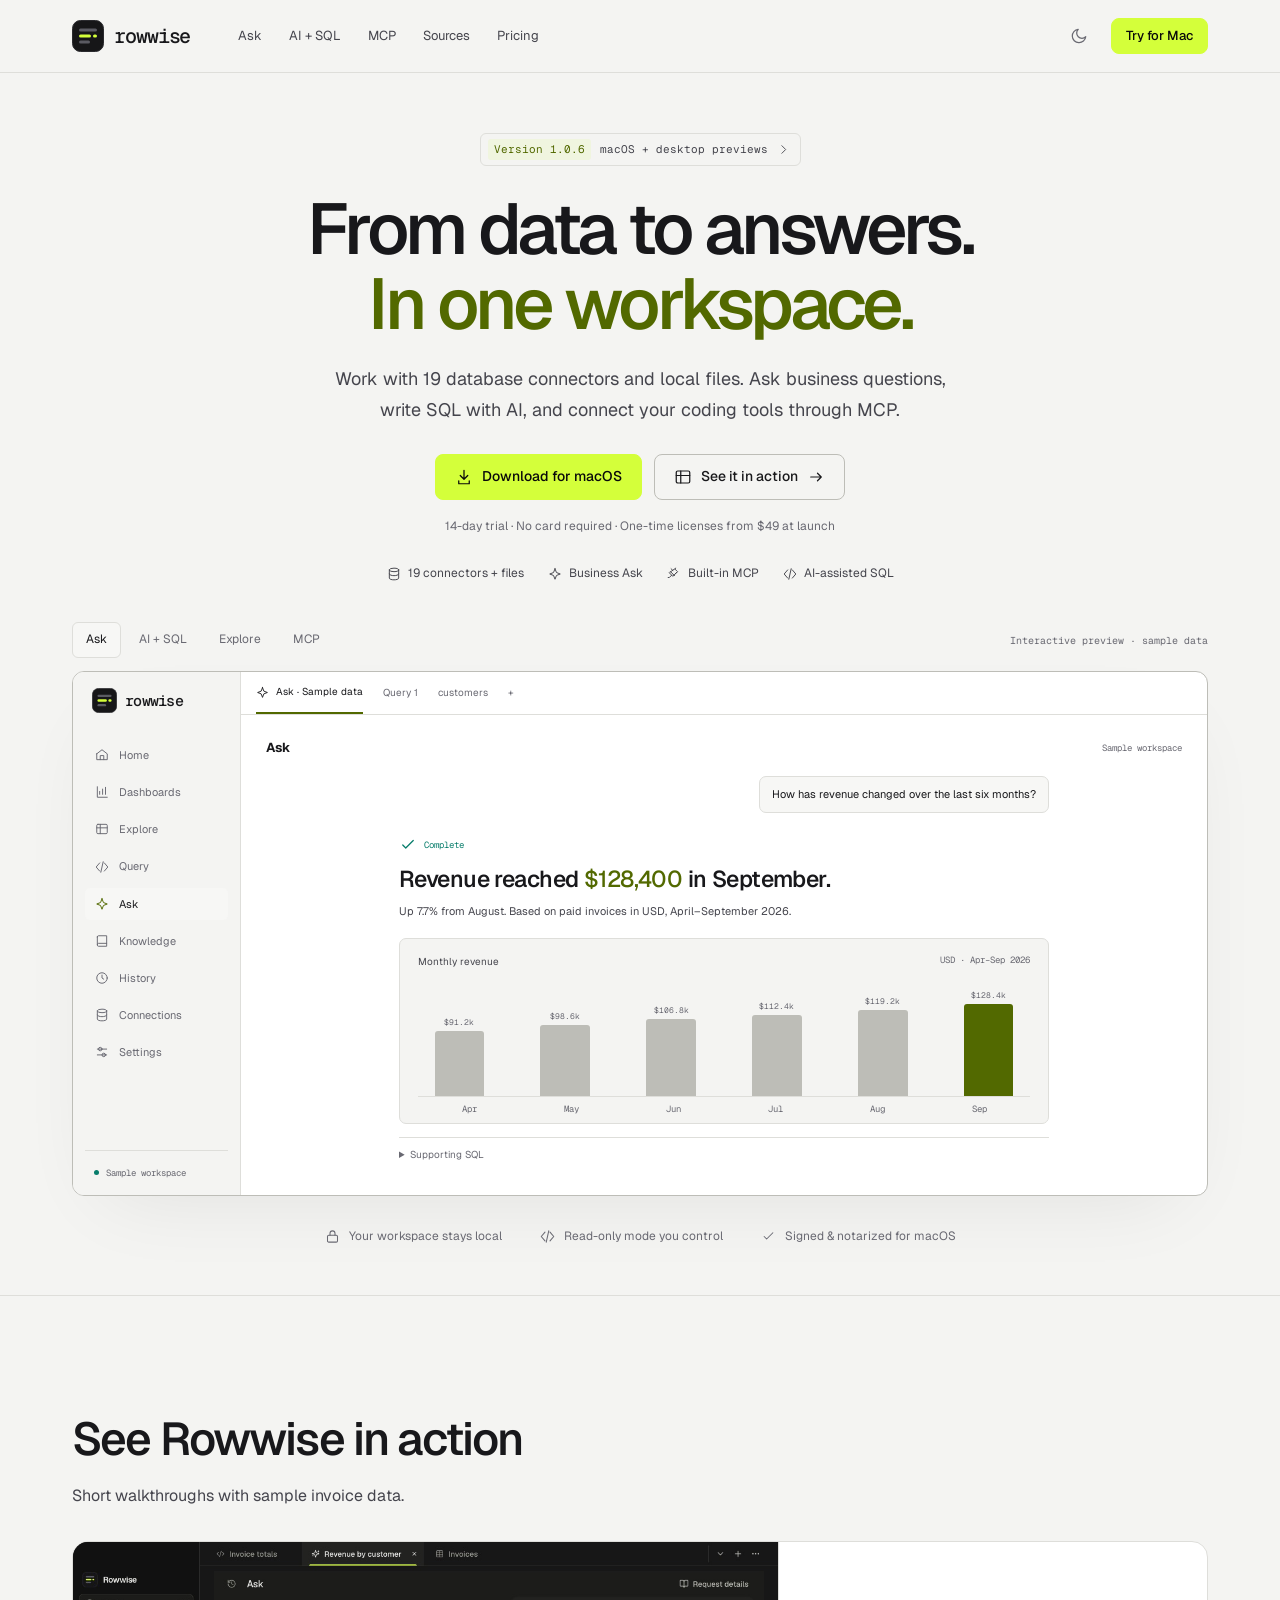
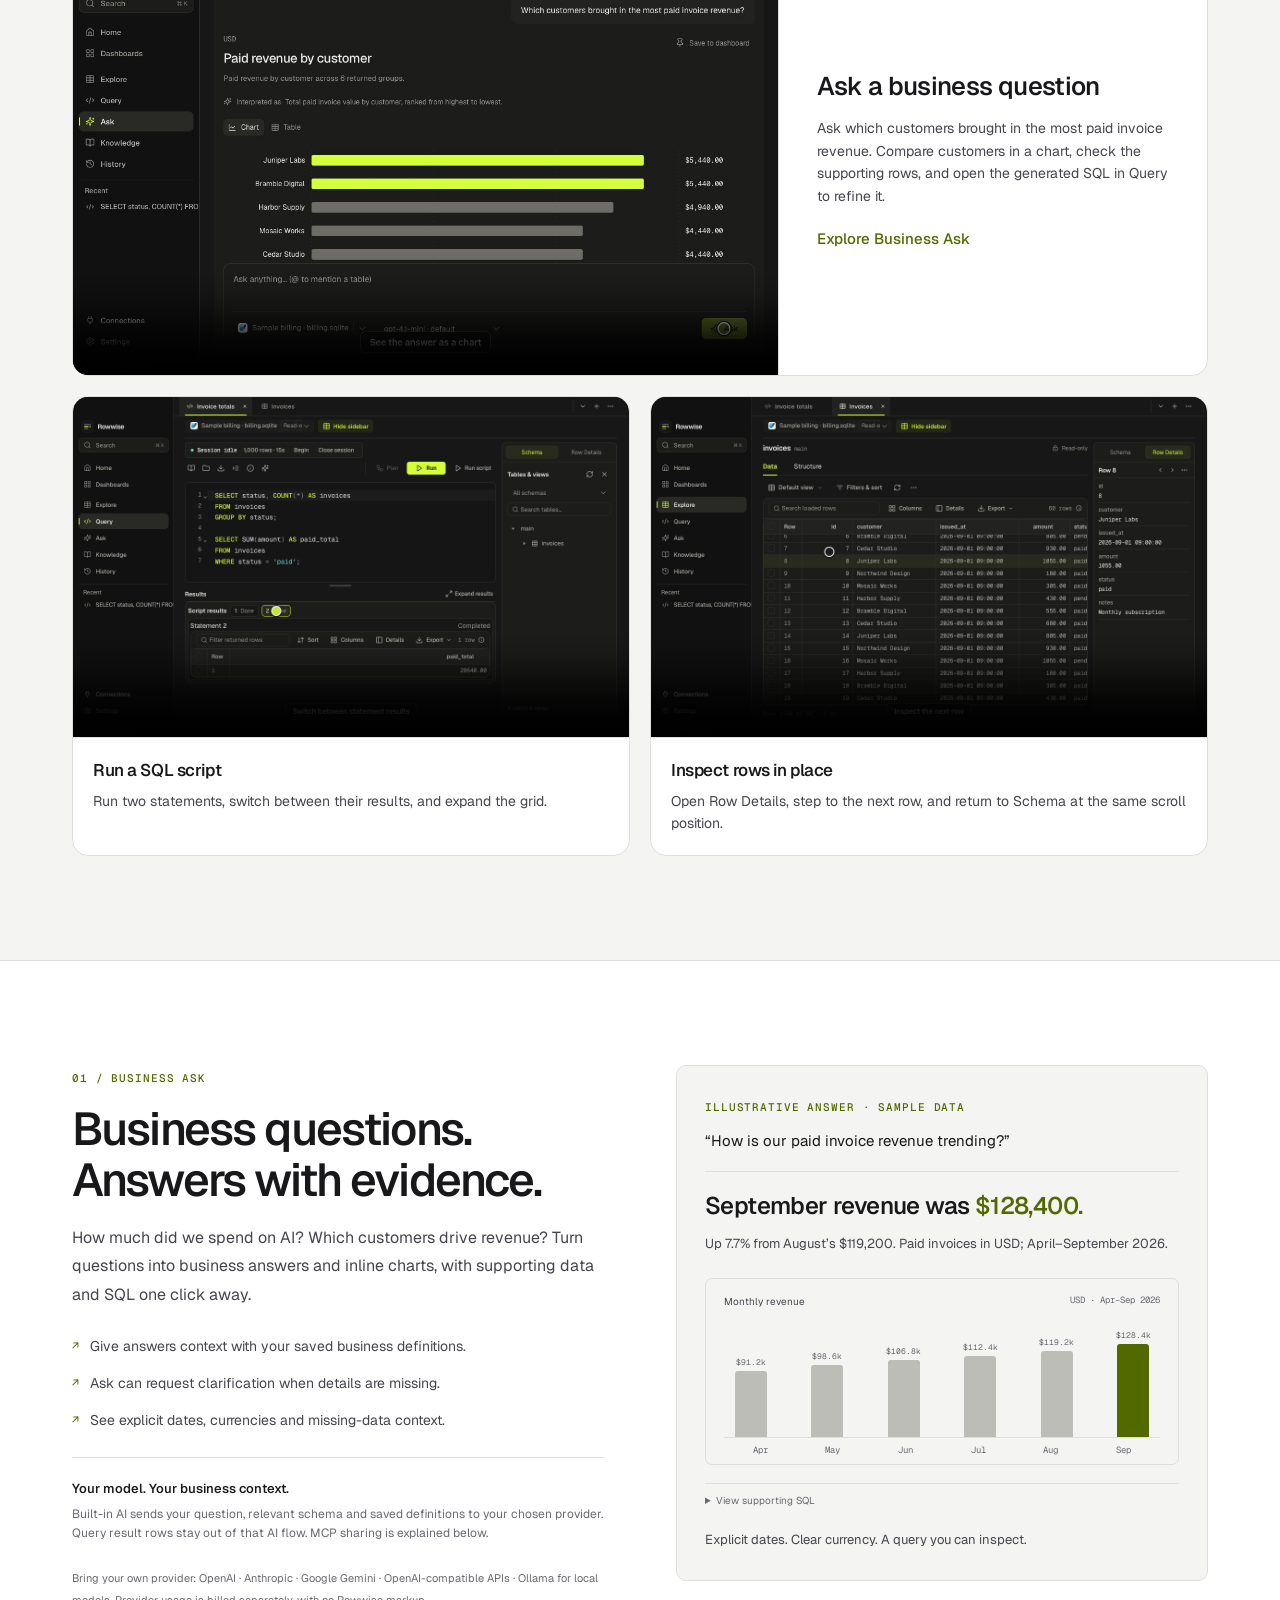
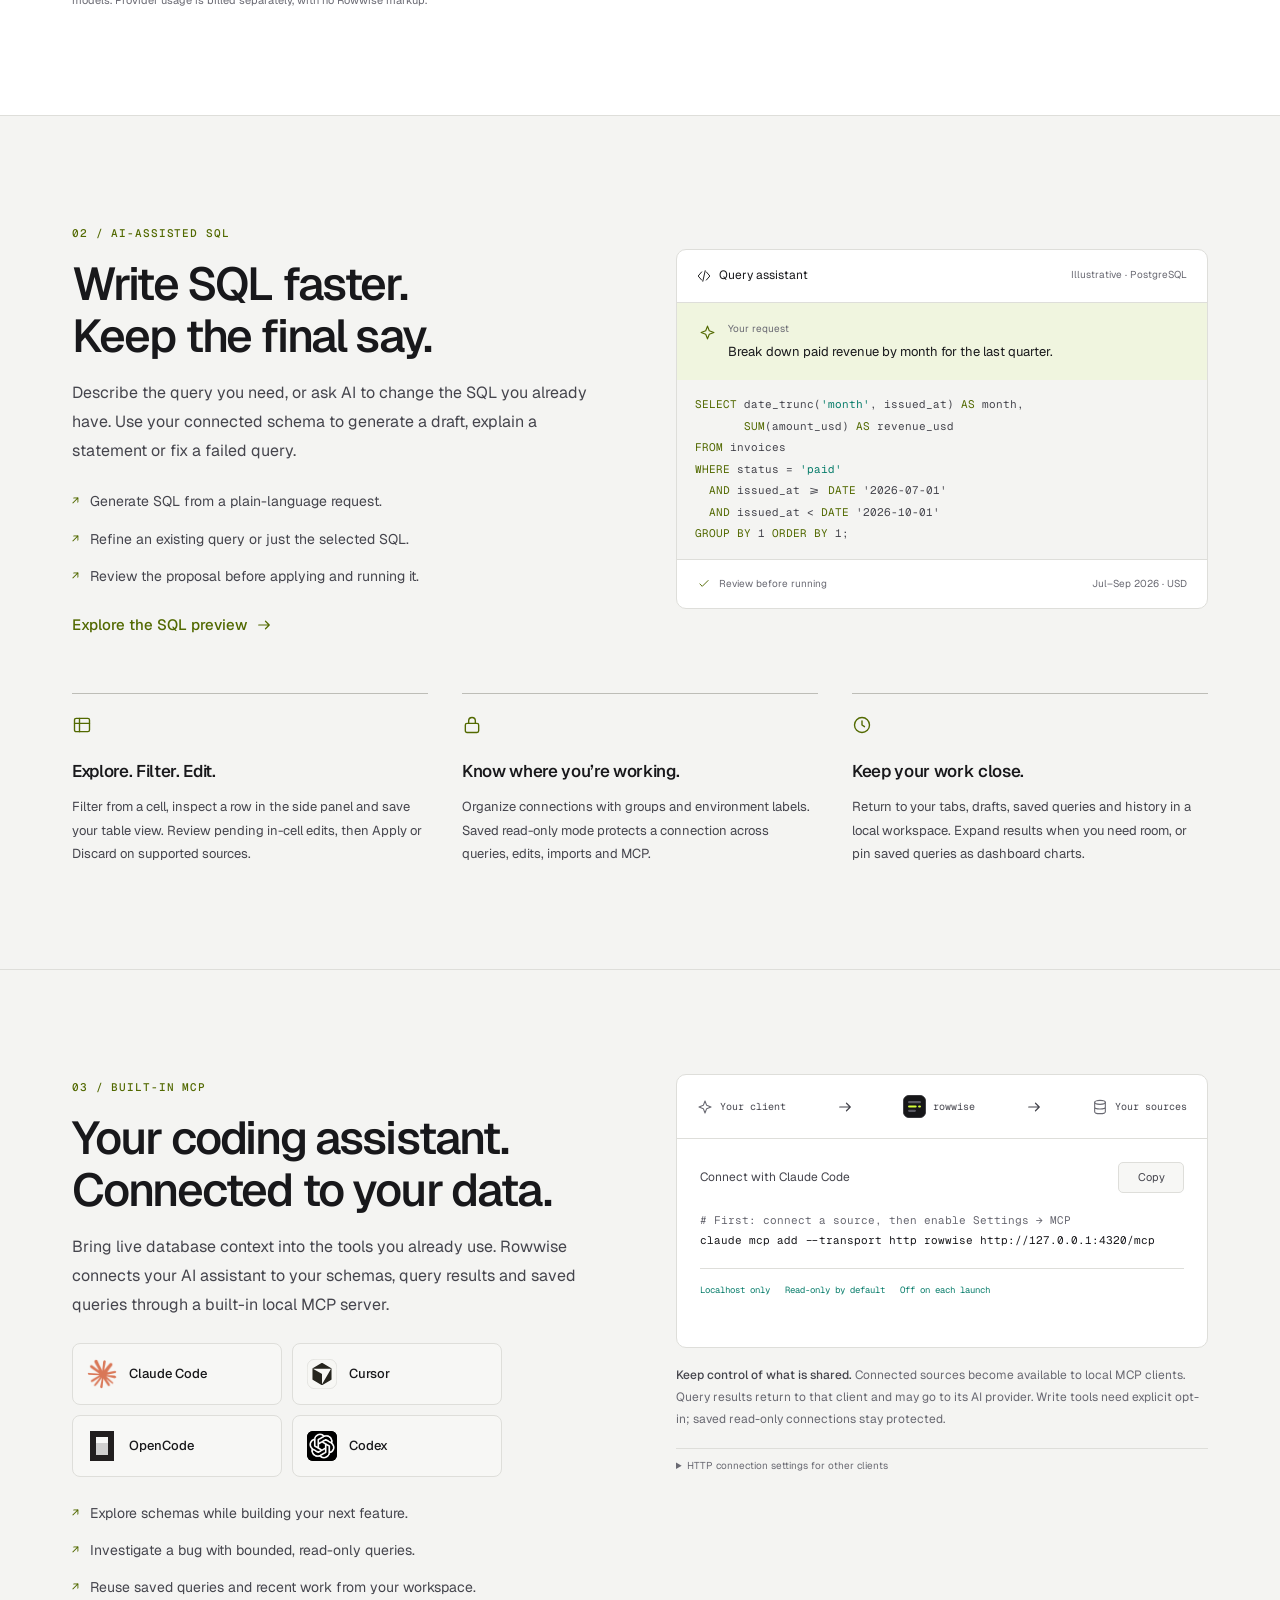
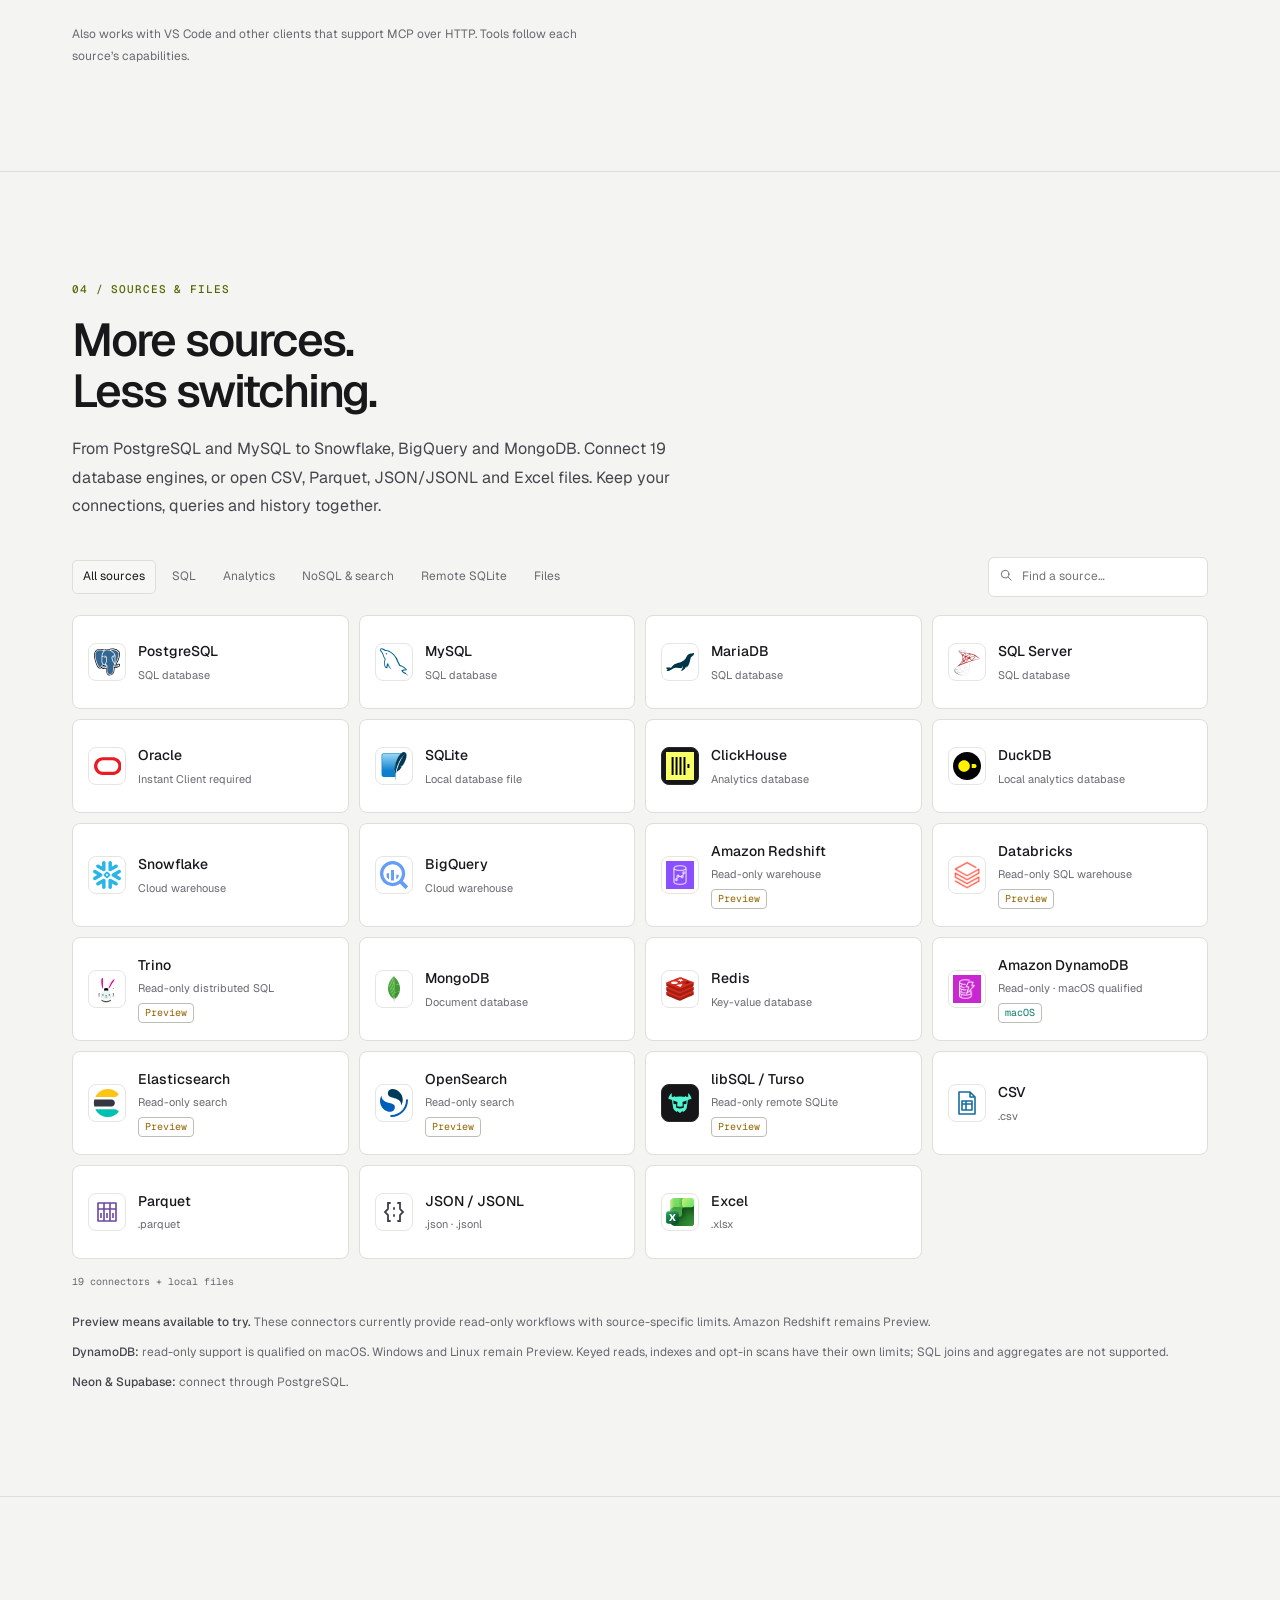
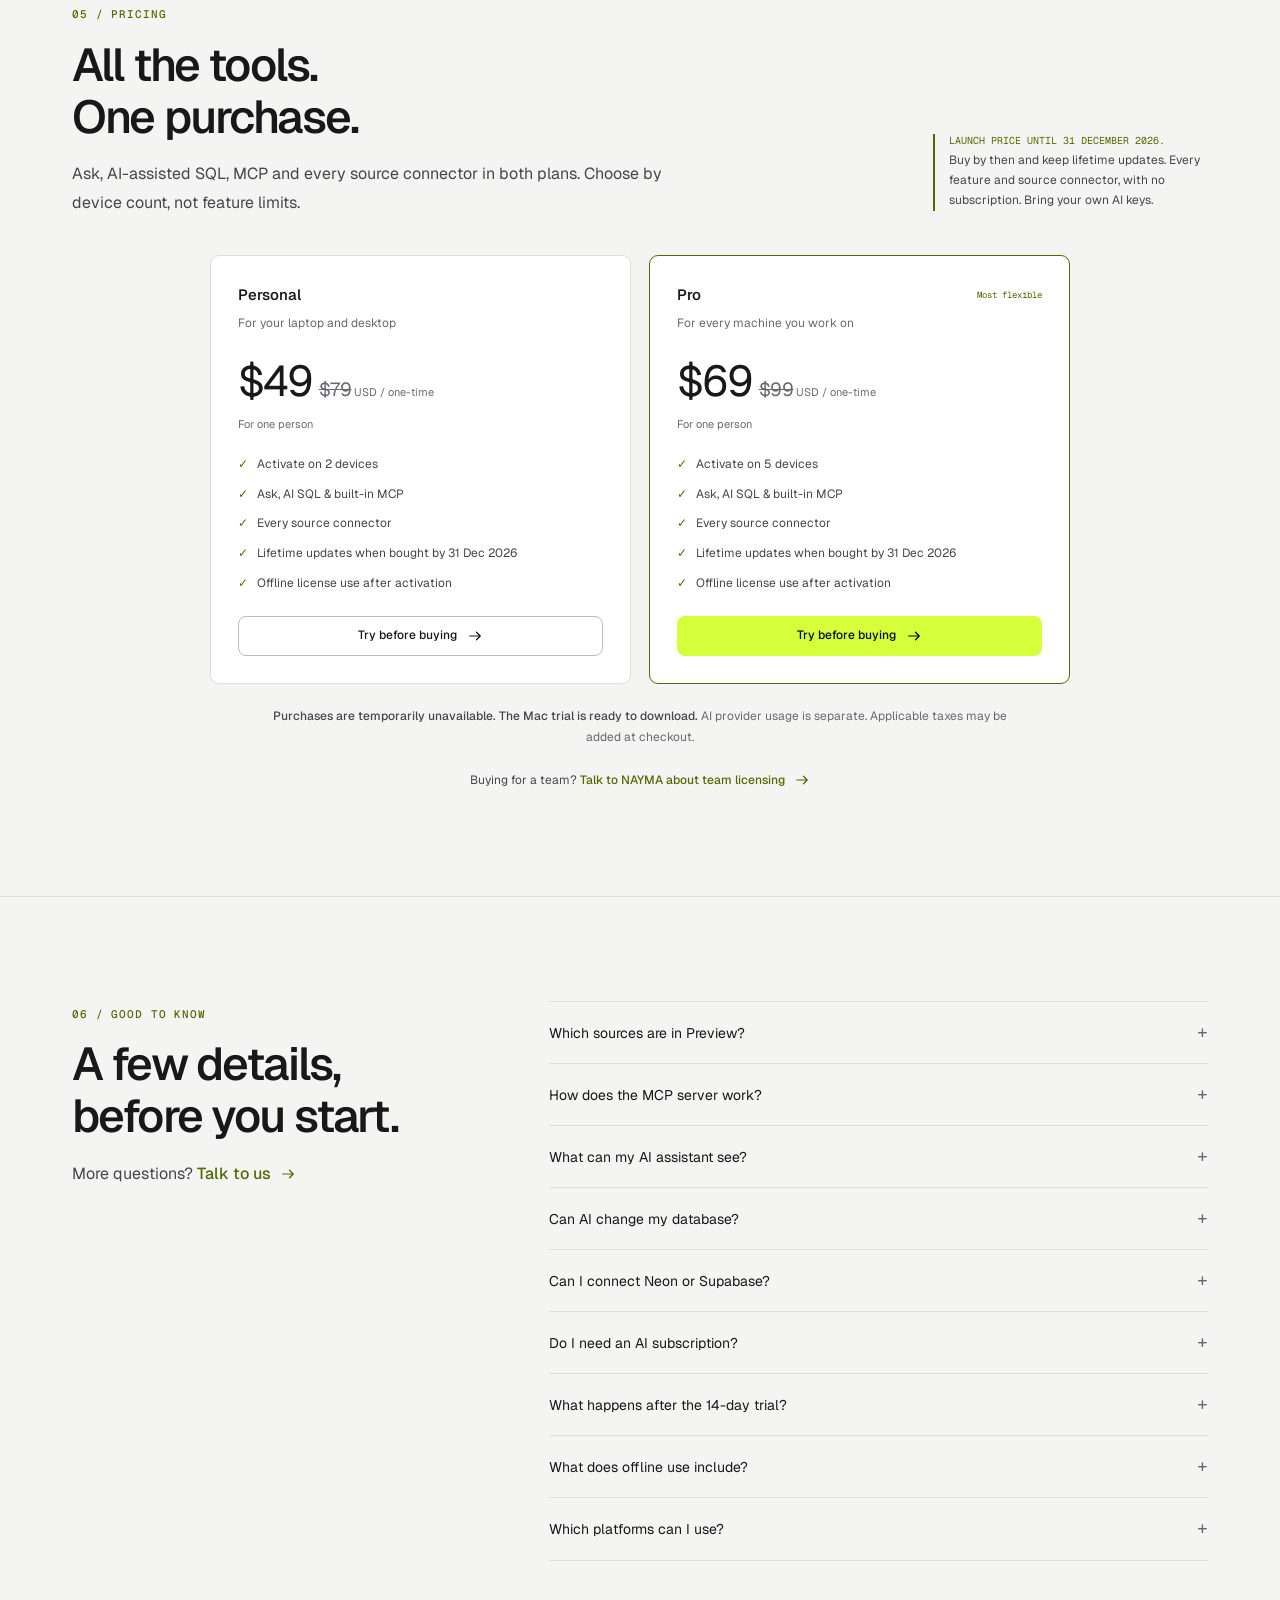
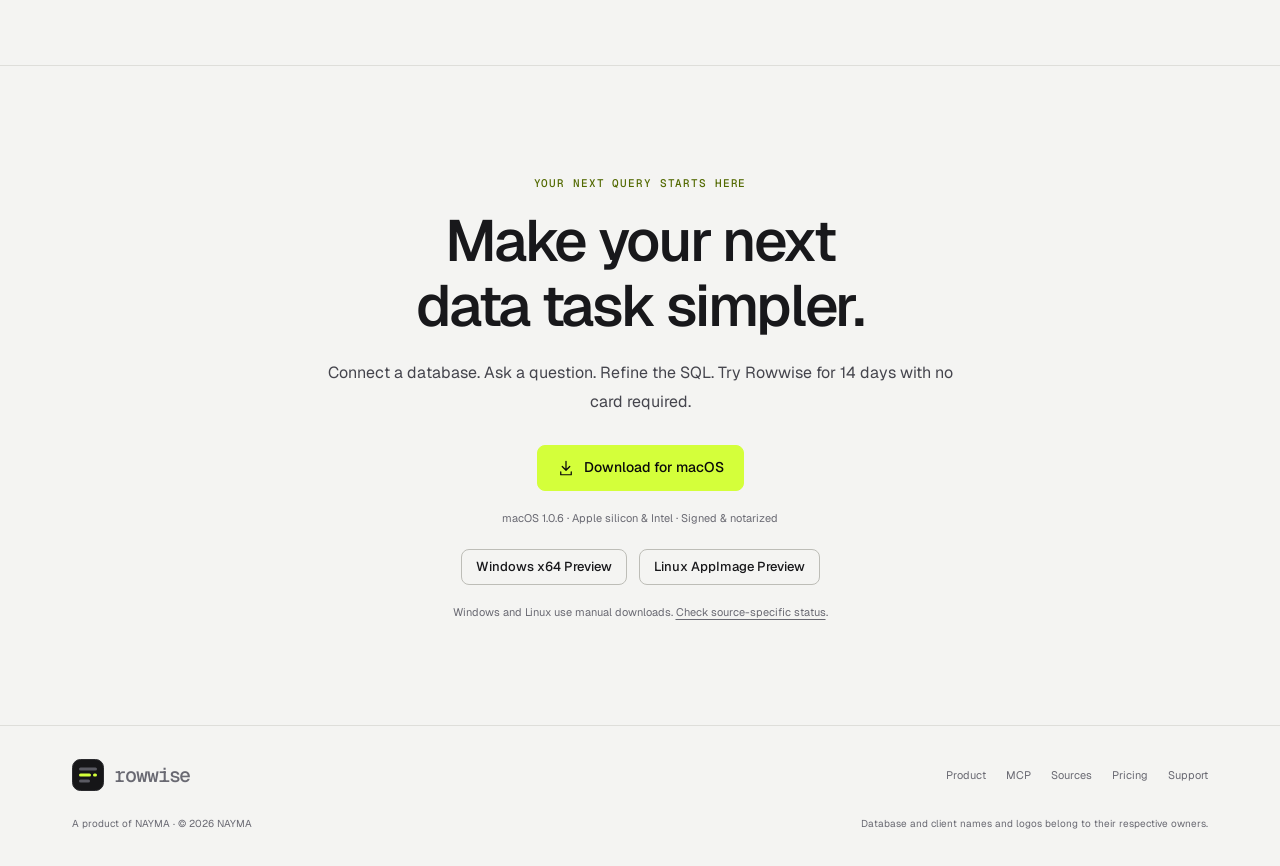
==== index.html @ 8c86029b "Publish Rowwise 1.0.6 downloads and feature walkthroughs" ====
<!doctype html>
<html lang="en">
  <head>
    <meta charset="utf-8" />
    <meta name="viewport" content="width=device-width, initial-scale=1" />
    <title>rowwise — SQL, business answers and MCP. One workspace.</title>
    <meta
      name="description"
      content="Work across 19 database connectors and local files. Ask business questions, generate and refine SQL with AI, and connect coding tools through MCP. Mac trial available; Launch price from $49 until 31 December 2026."
    />
    <meta property="og:type" content="website" />
    <meta property="og:url" content="https://rowwise.dev/" />
    <meta
      property="og:title"
      content="rowwise — SQL, business answers and MCP. One workspace."
    />
    <meta
      property="og:description"
      content="From data to answers in one workspace: 19 database connectors, business Ask, AI-assisted SQL and built-in MCP. Launch price from $49 until 31 December 2026."
    />
    <meta name="theme-color" content="#09090A" />
    <meta name="color-scheme" content="dark light" />
    <meta name="author" content="NAYMA" />
    <link rel="canonical" href="https://rowwise.dev/" />
    <link
      rel="icon"
      type="image/svg+xml"
      href="assets/brand/rowwise-mark.svg"
    />
    <script>
      (() => {
        let saved;
        try {
          saved = localStorage.getItem("rowwise-theme");
        } catch {}
        document.documentElement.dataset.mode = ["light", "dark"].includes(
          saved,
        )
          ? saved
          : matchMedia("(prefers-color-scheme: light)").matches
            ? "light"
            : "dark";
      })();
    </script>
    <link rel="preconnect" href="https://fonts.googleapis.com" />
    <link rel="preconnect" href="https://fonts.gstatic.com" crossorigin />
    <link
      href="https://fonts.googleapis.com/css2?family=Geist:wght@400;500;550;600;700&amp;family=Geist+Mono:wght@400;500;600&amp;display=swap"
      rel="stylesheet"
    />
    <link rel="stylesheet" href="styles.css?v=8be577de733a" />
    <script src="script.js?v=5c86defafe90" defer></script>
    <script src="billing-config.js?v=92ca0e8623fe" defer></script>
    <script src="checkout.js?v=a35e40710782" defer></script>
  </head>
  <body>
    <a href="#main" class="skip-link">Skip to content</a>
    <svg width="0" height="0" style="position: absolute" aria-hidden="true">
      <symbol id="i-arrow" viewBox="0 0 24 24">
        <path d="M5 12h14m-5-5 5 5-5 5" />
      </symbol>
      <symbol id="i-chevron" viewBox="0 0 24 24">
        <path d="m9 5 7 7-7 7" />
      </symbol>
      <symbol id="i-download" viewBox="0 0 24 24">
        <path d="M12 3v12m-5-5 5 5 5-5M5 17v4h14v-4" />
      </symbol>
      <symbol id="i-database" viewBox="0 0 24 24">
        <ellipse cx="12" cy="5" rx="8" ry="3" />
        <path d="M4 5v14c0 4 16 4 16 0V5M4 12c0 4 16 4 16 0" />
      </symbol>
      <symbol id="i-query" viewBox="0 0 24 24">
        <path d="m8 5-6 7 6 7m8-14 6 7-6 7m-2-16-4 18" />
      </symbol>
      <symbol id="i-grid" viewBox="0 0 24 24">
        <rect x="3" y="4" width="18" height="16" rx="2" />
        <path d="M3 10h18M9 4v16" />
      </symbol>
      <symbol id="i-ask" viewBox="0 0 24 24">
        <path
          d="m12 3 2.5 6.5L21 12l-6.5 2.5L12 21l-2.5-6.5L3 12l6.5-2.5L12 3Z"
        />
      </symbol>
      <symbol id="i-plug" viewBox="0 0 24 24">
        <path
          d="m7 3 3 3m4-2 3 3M5 9l10-7m-9 6 7 7m-9-5 6 6 7-7M8 14l-4 4H2m12-6 4-4"
        />
      </symbol>
      <symbol id="i-home" viewBox="0 0 24 24">
        <path d="m3 10 9-7 9 7v10H3V10Zm6 10v-7h6v7" />
      </symbol>
      <symbol id="i-settings" viewBox="0 0 24 24">
        <path d="M4 7h16M4 17h16" />
        <circle cx="9" cy="7" r="3" />
        <circle cx="15" cy="17" r="3" />
      </symbol>
      <symbol id="i-chart" viewBox="0 0 24 24">
        <path d="M4 3v18h17M8 16v-5m5 5V7m5 9V4" />
      </symbol>
      <symbol id="i-search" viewBox="0 0 24 24">
        <circle cx="10.5" cy="10.5" r="6.5" />
        <path d="m16 16 5 5" />
      </symbol>
      <symbol id="i-book" viewBox="0 0 24 24">
        <path
          d="M4 5a2 2 0 0 1 2-2h14v18H6a2 2 0 0 1-2-2V5Zm0 13a2 2 0 0 1 2-2h14"
        />
      </symbol>
      <symbol id="i-clock" viewBox="0 0 24 24">
        <circle cx="12" cy="12" r="9" />
        <path d="M12 7v5l3 2" />
      </symbol>
      <symbol id="i-lock" viewBox="0 0 24 24">
        <rect x="4" y="10" width="16" height="11" rx="2" />
        <path d="M8 10V7a4 4 0 0 1 8 0v3" />
      </symbol>
      <symbol id="i-edit" viewBox="0 0 24 24">
        <path d="m15 4 5 5M4 20l1-6L16 3a2 2 0 0 1 5 5L10 19l-6 1Z" />
      </symbol>
      <symbol id="i-sun" viewBox="0 0 24 24">
        <circle cx="12" cy="12" r="4" />
        <path
          d="M12 2v2m0 16v2M2 12h2m16 0h2M5 5l1 1m12 12 1 1M5 19l1-1M18 6l1-1"
        />
      </symbol>
      <symbol id="i-moon" viewBox="0 0 24 24">
        <path d="M21 13A9 9 0 1 1 11 3a7 7 0 0 0 10 10Z" />
      </symbol>
      <symbol id="i-menu" viewBox="0 0 24 24">
        <path d="M4 7h16M4 12h16M4 17h16" />
      </symbol>
      <symbol id="i-check" viewBox="0 0 24 24">
        <path d="m5 12 4 4L19 6" />
      </symbol>
    </svg>
    <nav class="site-nav" aria-label="Main navigation">
      <div class="wrap nav-inner">
        <a class="brand" href="#" aria-label="rowwise home"
          ><img
            src="assets/brand/rowwise-mark.svg"
            width="32"
            height="32"
            alt=""
          />rowwise</a
        >
        <ul class="nav-links" id="nav-links">
          <li><a href="#ai">Ask</a></li>
          <li><a href="#features">AI + SQL</a></li>
          <li><a href="#mcp">MCP</a></li>
          <li><a href="#sources">Sources</a></li>
          <li><a href="#pricing">Pricing</a></li>
        </ul>
        <div class="nav-actions">
          <button
            class="icon-button theme-toggle"
            id="theme-toggle"
            type="button"
            aria-label="Switch to light theme"
          >
            <svg class="icon sun" aria-hidden="true"><use href="#i-sun" /></svg
            ><svg class="icon moon" aria-hidden="true">
              <use href="#i-moon" />
            </svg></button
          ><a class="btn btn-primary btn-small" href="#download">Try for Mac</a
          ><button
            class="icon-button mobile-toggle"
            id="mobile-toggle"
            type="button"
            aria-label="Open navigation"
            aria-expanded="false"
            aria-controls="nav-links"
          >
            <svg class="icon" aria-hidden="true"><use href="#i-menu" /></svg>
          </button>
        </div>
      </div>
    </nav>
    <main id="main" tabindex="-1">
      <header class="hero">
        <div class="wrap">
          <a href="#download" class="release-pill"
            ><span>Version 1.0.6</span>macOS + desktop previews
            <svg class="icon" aria-hidden="true"><use href="#i-chevron" /></svg
          ></a>
          <h1>
            From data to answers.<br /><span class="accent"
              >In one workspace.</span
            >
          </h1>
          <p class="hero-lede">
            Work with 19 database connectors and local files. Ask business
            questions, write SQL with AI, and connect your coding tools through
            MCP.
          </p>
          <div class="ctas">
            <a
              href="https://objectstorage.me-jeddah-1.oraclecloud.com/n/axsovnm3ueka/b/rowwise-releases/o/stable%2Frowwise-macos.dmg"
              class="btn btn-primary"
              ><svg class="icon" aria-hidden="true">
                <use href="#i-download" /></svg
              >Download for macOS</a
            ><a class="btn" href="#demos"
              ><svg class="icon" aria-hidden="true"><use href="#i-grid" /></svg
              >See it in action
              <svg class="icon" aria-hidden="true"><use href="#i-arrow" /></svg
            ></a>
          </div>
          <p class="fine">
            14-day trial · No card required · One-time licenses from $49 at
            launch
          </p>
          <div class="hero-shortcuts">
            <a href="#sources"
              ><svg class="icon" aria-hidden="true">
                <use href="#i-database" /></svg
              >19 connectors + files</a
            ><a href="#ai"
              ><svg class="icon" aria-hidden="true"><use href="#i-ask" /></svg
              >Business Ask</a
            ><a href="#mcp"
              ><svg class="icon" aria-hidden="true"><use href="#i-plug" /></svg
              >Built-in MCP</a
            ><a href="#features"
              ><svg class="icon" aria-hidden="true"><use href="#i-query" /></svg
              >AI-assisted SQL</a
            >
          </div>
          <div class="tour" id="tour">
            <div class="tour-heading">
              <div class="tabs" role="tablist" aria-label="Product preview">
                <button
                  type="button"
                  id="tab-ask"
                  role="tab"
                  aria-controls="panel-ask"
                  aria-selected="true"
                  tabindex="0"
                  data-view="ask"
                >
                  Ask</button
                ><button
                  type="button"
                  id="tab-query"
                  role="tab"
                  aria-controls="panel-query"
                  aria-selected="false"
                  tabindex="-1"
                  data-view="query"
                >
                  AI + SQL</button
                ><button
                  type="button"
                  id="tab-explore"
                  role="tab"
                  aria-controls="panel-explore"
                  aria-selected="false"
                  tabindex="-1"
                  data-view="explore"
                >
                  Explore</button
                ><button
                  type="button"
                  id="tab-mcp"
                  role="tab"
                  aria-controls="panel-mcp"
                  aria-selected="false"
                  tabindex="-1"
                  data-view="mcp"
                >
                  MCP
                </button>
              </div>
              <span class="preview-label"
                >Interactive preview · sample data</span
              >
            </div>
            <div class="workspace-demo">
              <aside
                class="demo-sidebar"
                aria-label="Illustrative app navigation"
              >
                <div class="demo-logo">
                  <img
                    src="assets/brand/rowwise-mark.svg"
                    alt=""
                    width="25"
                    height="25"
                  /><span>rowwise</span>
                </div>
                <div class="demo-nav" data-demo-nav="home">
                  <svg class="icon" aria-hidden="true">
                    <use href="#i-home" /></svg
                  ><span>Home</span>
                </div>
                <div class="demo-nav" data-demo-nav="dashboards">
                  <svg class="icon" aria-hidden="true">
                    <use href="#i-chart" /></svg
                  ><span>Dashboards</span>
                </div>
                <div class="demo-nav" data-demo-nav="explore">
                  <svg class="icon" aria-hidden="true">
                    <use href="#i-grid" /></svg
                  ><span>Explore</span>
                </div>
                <div class="demo-nav" data-demo-nav="query">
                  <svg class="icon" aria-hidden="true">
                    <use href="#i-query" /></svg
                  ><span>Query</span>
                </div>
                <div class="demo-nav active" data-demo-nav="ask">
                  <svg class="icon" aria-hidden="true">
                    <use href="#i-ask" /></svg
                  ><span>Ask</span>
                </div>
                <div class="demo-nav" data-demo-nav="knowledge">
                  <svg class="icon" aria-hidden="true">
                    <use href="#i-book" /></svg
                  ><span>Knowledge</span>
                </div>
                <div class="demo-nav" data-demo-nav="history">
                  <svg class="icon" aria-hidden="true">
                    <use href="#i-clock" /></svg
                  ><span>History</span>
                </div>
                <div class="demo-nav" data-demo-nav="connections">
                  <svg class="icon" aria-hidden="true">
                    <use href="#i-database" /></svg
                  ><span>Connections</span>
                </div>
                <div class="demo-nav" data-demo-nav="mcp">
                  <svg class="icon" aria-hidden="true">
                    <use href="#i-settings" /></svg
                  ><span>Settings</span>
                </div>
                <div class="demo-connection">
                  <i class="status-dot"></i>Sample workspace
                </div>
              </aside>
              <div class="demo-main">
                <div class="demo-tabs">
                  <span class="current" id="demo-tab-title"
                    ><svg class="icon" aria-hidden="true">
                      <use href="#i-ask" /></svg
                    >Ask · Sample data</span
                  ><span>Query 1</span><span>customers</span
                  ><span aria-hidden="true">+</span>
                </div>
                <section
                  role="tabpanel"
                  id="panel-ask"
                  aria-labelledby="tab-ask"
                  tabindex="0"
                >
                  <div class="demo-page-heading">
                    <b>Ask</b><span class="demo-meta">Sample workspace</span>
                  </div>
                  <div class="demo-answer">
                    <div class="demo-question">
                      How has revenue changed over the last six months?
                    </div>
                    <div class="answer-label">
                      <svg class="icon" aria-hidden="true">
                        <use href="#i-check" /></svg
                      >Complete
                    </div>
                    <h3>
                      Revenue reached <strong>$128,400</strong> in September.
                    </h3>
                    <p>
                      Up 7.7% from August. Based on paid invoices in USD,
                      April–September 2026.
                    </p>
                    <div
                      class="demo-chart"
                      role="img"
                      aria-label="Sample monthly revenue in USD: April 91,200; May 98,600; June 106,800; July 112,400; August 119,200; September 128,400."
                    >
                      <div class="chart-title">
                        Monthly revenue <span>USD · Apr–Sep 2026</span>
                      </div>
                      <div class="chart-bars">
                        <div class="chart-column">
                          <span>$91.2k</span>
                          <div class="bar" style="--height: 58.24%"></div>
                        </div>
                        <div class="chart-column">
                          <span>$98.6k</span>
                          <div class="bar" style="--height: 62.97%"></div>
                        </div>
                        <div class="chart-column">
                          <span>$106.8k</span>
                          <div class="bar" style="--height: 68.21%"></div>
                        </div>
                        <div class="chart-column">
                          <span>$112.4k</span>
                          <div class="bar" style="--height: 71.78%"></div>
                        </div>
                        <div class="chart-column">
                          <span>$119.2k</span>
                          <div class="bar" style="--height: 76.12%"></div>
                        </div>
                        <div class="chart-column">
                          <span>$128.4k</span>
                          <div class="bar" style="--height: 82%"></div>
                        </div>
                      </div>
                      <div class="chart-labels">
                        <span>Apr</span><span>May</span><span>Jun</span
                        ><span>Jul</span><span>Aug</span><span>Sep</span>
                      </div>
                    </div>
                    <details class="supporting">
                      <summary>Supporting SQL</summary>
                      <pre>
SELECT date_trunc(&#x27;month&#x27;, issued_at)::date AS month,
       SUM(amount_usd) AS revenue_usd
FROM invoices
WHERE status = &#x27;paid&#x27;
  AND issued_at &gt;= DATE &#x27;2026-04-01&#x27;
  AND issued_at &lt; DATE &#x27;2026-10-01&#x27;
GROUP BY 1
ORDER BY 1;</pre>
                    </details>
                  </div>
                </section>
                <section
                  role="tabpanel"
                  id="panel-query"
                  aria-labelledby="tab-query"
                  tabindex="0"
                  hidden
                >
                  <div class="demo-page-heading">
                    <b>Query</b
                    ><span class="demo-meta">Sample data · PostgreSQL</span>
                  </div>
                  <div class="ai-request">
                    <svg class="icon" aria-hidden="true">
                      <use href="#i-ask" />
                    </svg>
                    <div>
                      <span>Example AI request</span>Group paid invoice revenue
                      by month, April through September 2026.
                    </div>
                    <b>Draft to review</b>
                  </div>
                  <pre
                    class="demo-sql"
                  ><span class="sql-keyword">SELECT</span> date_trunc(&#x27;month&#x27;, issued_at)::date<span class="sql-keyword"> AS </span>month,
       <span class="sql-keyword">SUM</span>(amount_usd)<span class="sql-keyword"> AS </span>revenue_usd
<span class="sql-keyword">FROM</span> invoices
<span class="sql-keyword">WHERE</span> status = <span class="sql-string">&#x27;paid&#x27;</span>
  <span class="sql-keyword">AND</span> issued_at &gt;= <span class="sql-keyword">DATE</span> &#x27;2026-04-01&#x27;
  <span class="sql-keyword">AND</span> issued_at &lt; <span class="sql-keyword">DATE</span> &#x27;2026-10-01&#x27;
<span class="sql-keyword">GROUP BY</span> 1
<span class="sql-keyword">ORDER BY</span> 1;</pre>
                  <div class="result-heading">
                    <span>Results</span
                    ><span class="demo-meta">6 sample rows · USD</span>
                  </div>
                  <div class="table-scroll">
                    <table class="demo-table">
                      <caption class="sr-only">
                        Sample query results: monthly paid invoice revenue in US
                        dollars
                      </caption>
                      <thead>
                        <tr>
                          <th scope="col">
                            month <span class="muted">date</span>
                          </th>
                          <th scope="col">
                            revenue_usd <span class="muted">numeric</span>
                          </th>
                        </tr>
                      </thead>
                      <tbody>
                        <tr>
                          <td>2026-04-01</td>
                          <td>91,200.00</td>
                        </tr>
                        <tr>
                          <td>2026-05-01</td>
                          <td>98,600.00</td>
                        </tr>
                        <tr>
                          <td>2026-06-01</td>
                          <td>106,800.00</td>
                        </tr>
                        <tr>
                          <td>2026-07-01</td>
                          <td>112,400.00</td>
                        </tr>
                        <tr>
                          <td>2026-08-01</td>
                          <td>119,200.00</td>
                        </tr>
                        <tr>
                          <td>2026-09-01</td>
                          <td>128,400.00</td>
                        </tr>
                      </tbody>
                    </table>
                  </div>
                </section>
                <section
                  role="tabpanel"
                  id="panel-explore"
                  aria-labelledby="tab-explore"
                  tabindex="0"
                  hidden
                >
                  <div class="demo-page-heading">
                    <b>customers</b
                    ><span class="demo-meta">public · Sample data</span>
                  </div>
                  <div class="demo-explore-tools">
                    <span class="demo-tag green"
                      >Saved view: Active customers</span
                    ><span class="demo-tag">status = active</span
                    ><span class="demo-tag">monthly_usd ↓</span>
                  </div>
                  <div class="table-scroll">
                    <table class="demo-table">
                      <caption class="sr-only">
                        Illustrative active customers table
                      </caption>
                      <thead>
                        <tr>
                          <th scope="col">id</th>
                          <th scope="col">company</th>
                          <th scope="col">plan</th>
                          <th scope="col">status</th>
                          <th scope="col">monthly_usd</th>
                        </tr>
                      </thead>
                      <tbody>
                        <tr>
                          <td>101</td>
                          <td>Northstar</td>
                          <td>Business</td>
                          <td>active</td>
                          <td>2,400.00</td>
                        </tr>
                        <tr>
                          <td>102</td>
                          <td>Acme Studio</td>
                          <td>Business</td>
                          <td>active</td>
                          <td>1,800.00</td>
                        </tr>
                        <tr>
                          <td>103</td>
                          <td>Juniper</td>
                          <td>Pro</td>
                          <td>active</td>
                          <td>840.00</td>
                        </tr>
                        <tr>
                          <td>104</td>
                          <td>Forma</td>
                          <td>Pro</td>
                          <td>active</td>
                          <td>640.00</td>
                        </tr>
                        <tr>
                          <td>105</td>
                          <td>Orbit Labs</td>
                          <td>Pro</td>
                          <td>active</td>
                          <td>490.00</td>
                        </tr>
                        <tr>
                          <td>106</td>
                          <td>Linear Works</td>
                          <td>Starter</td>
                          <td>active</td>
                          <td>190.00</td>
                        </tr>
                      </tbody>
                    </table>
                  </div>
                  <p class="demo-footer">
                    Sample view · Filters and sorting are remembered per table.
                  </p>
                </section>
                <section
                  role="tabpanel"
                  id="panel-mcp"
                  aria-labelledby="tab-mcp"
                  tabindex="0"
                  hidden
                >
                  <div class="demo-page-heading">
                    <b>Settings / MCP</b
                    ><span class="demo-meta">Illustrative local server</span>
                  </div>
                  <div class="demo-mcp-card">
                    <h3>MCP server <span>Off by default</span></h3>
                    <p>Connect assistants while Rowwise is open.</p>
                    <code>http://127.0.0.1:4320/mcp</code
                    ><span class="demo-tag">Enable in Settings → MCP</span>
                    <p>Localhost only · Read-only by default</p>
                    <p>Disabling cancels active requests.</p>
                  </div>
                </section>
              </div>
            </div>
            <noscript
              ><p class="fine">
                Preview tabs and source filters require JavaScript. All source
                connectors are listed below.
              </p></noscript
            >
          </div>
          <div class="trust-strip">
            <span
              ><svg class="icon" aria-hidden="true"><use href="#i-lock" /></svg
              >Your workspace stays local</span
            ><span
              ><svg class="icon" aria-hidden="true"><use href="#i-query" /></svg
              >Read-only mode you control</span
            ><span
              ><svg class="icon" aria-hidden="true"><use href="#i-check" /></svg
              >Signed &amp; notarized for macOS</span
            >
          </div>
        </div>
      </header>
      <section
        class="page-section workflow-clips"
        id="demos"
        aria-labelledby="demos-title"
      >
        <div class="wrap">
          <div class="section-heading">
            <h2 id="demos-title">See Rowwise in action</h2>
            <p class="section-lede">
              Short walkthroughs with sample invoice data.
            </p>
          </div>
          <div class="workflow-clip-grid">
            <figure class="workflow-clip workflow-clip--lead">
              <video
                controls
                playsinline
                preload="none"
                width="1200"
                height="736"
                poster="assets/demos/ask-with-evidence.jpg"
                aria-labelledby="ask-clip-title"
                aria-describedby="ask-clip-description"
              >
                <source
                  src="assets/demos/ask-with-evidence.mp4"
                  type="video/mp4"
                />
                <a href="assets/demos/ask-with-evidence.mp4"
                  >Download the Ask clip</a
                >
              </video>
              <figcaption>
                <h3 id="ask-clip-title">Ask a business question</h3>
                <p id="ask-clip-description">
                  Ask which customers brought in the most paid invoice revenue.
                  Compare customers in a chart, check the supporting rows, and
                  open the generated SQL in Query to refine it.
                </p>
                <a class="text-link" href="#ai">Explore Business Ask</a>
              </figcaption>
            </figure>
            <figure class="workflow-clip">
              <video
                controls
                playsinline
                preload="none"
                width="1200"
                height="736"
                poster="assets/demos/query-script.jpg"
                aria-labelledby="query-clip-title"
                aria-describedby="query-clip-description"
              >
                <source src="assets/demos/query-script.mp4" type="video/mp4" />
                <a href="assets/demos/query-script.mp4"
                  >Download the SQL script clip</a
                >
              </video>
              <figcaption>
                <h3 id="query-clip-title">Run a SQL script</h3>
                <p id="query-clip-description">
                  Run two statements, switch between their results, and expand
                  the grid.
                </p>
              </figcaption>
            </figure>
            <figure class="workflow-clip">
              <video
                controls
                playsinline
                preload="none"
                width="1200"
                height="736"
                poster="assets/demos/explore-row-details.jpg"
                aria-labelledby="explore-clip-title"
                aria-describedby="explore-clip-description"
              >
                <source
                  src="assets/demos/explore-row-details.mp4"
                  type="video/mp4"
                />
                <a href="assets/demos/explore-row-details.mp4"
                  >Download the Row Details clip</a
                >
              </video>
              <figcaption>
                <h3 id="explore-clip-title">Inspect rows in place</h3>
                <p id="explore-clip-description">
                  Open Row Details, step to the next row, and return to Schema
                  at the same scroll position.
                </p>
              </figcaption>
            </figure>
          </div>
        </div>
      </section>
      <section class="page-section ask-section" id="ai">
        <div class="wrap split">
          <div>
            <span class="eyebrow">01 / Business Ask</span>
            <h2>Business questions.<br />Answers with evidence.</h2>
            <p class="section-lede">
              How much did we spend on AI? Which customers drive revenue? Turn
              questions into business answers and inline charts, with supporting
              data and SQL one click away.
            </p>
            <ul class="feature-list">
              <li>
                Give answers context with your saved business definitions.
              </li>
              <li>Ask can request clarification when details are missing.</li>
              <li>See explicit dates, currencies and missing-data context.</li>
            </ul>
            <div class="privacy-pair">
              <h4>Your model. Your business context.</h4>
              <p>
                Built-in AI sends your question, relevant schema and saved
                definitions to your chosen provider. Query result rows stay out
                of that AI flow. MCP sharing is explained below.
              </p>
            </div>
            <p class="models">
              Bring your own provider: OpenAI · Anthropic · Google Gemini ·
              OpenAI-compatible APIs · Ollama for local models. Provider usage
              is billed separately, with no Rowwise markup.
            </p>
          </div>
          <div class="answer-example">
            <span class="eyebrow">Illustrative answer · Sample data</span>
            <p class="example-question">
              “How is our paid invoice revenue trending?”
            </p>
            <h3>September revenue was <span class="accent">$128,400.</span></h3>
            <p>
              Up 7.7% from August’s $119,200. Paid invoices in USD;
              April–September 2026.
            </p>
            <div
              class="demo-chart"
              role="img"
              aria-label="Sample monthly revenue in USD: April 91,200; May 98,600; June 106,800; July 112,400; August 119,200; September 128,400."
            >
              <div class="chart-title">
                Monthly revenue <span>USD · Apr–Sep 2026</span>
              </div>
              <div class="chart-bars">
                <div class="chart-column">
                  <span>$91.2k</span>
                  <div class="bar" style="--height: 58.24%"></div>
                </div>
                <div class="chart-column">
                  <span>$98.6k</span>
                  <div class="bar" style="--height: 62.97%"></div>
                </div>
                <div class="chart-column">
                  <span>$106.8k</span>
                  <div class="bar" style="--height: 68.21%"></div>
                </div>
                <div class="chart-column">
                  <span>$112.4k</span>
                  <div class="bar" style="--height: 71.78%"></div>
                </div>
                <div class="chart-column">
                  <span>$119.2k</span>
                  <div class="bar" style="--height: 76.12%"></div>
                </div>
                <div class="chart-column">
                  <span>$128.4k</span>
                  <div class="bar" style="--height: 82%"></div>
                </div>
              </div>
              <div class="chart-labels">
                <span>Apr</span><span>May</span><span>Jun</span><span>Jul</span
                ><span>Aug</span><span>Sep</span>
              </div>
            </div>
            <details class="supporting">
              <summary>View supporting SQL</summary>
              <pre>
SELECT date_trunc(&#x27;month&#x27;, issued_at)::date AS month,
       SUM(amount_usd) AS revenue_usd
FROM invoices
WHERE status = &#x27;paid&#x27;
  AND issued_at &gt;= DATE &#x27;2026-04-01&#x27;
  AND issued_at &lt; DATE &#x27;2026-10-01&#x27;
GROUP BY 1
ORDER BY 1;</pre>
            </details>
            <p class="privacy-note">
              Explicit dates. Clear currency. A query you can inspect.
            </p>
          </div>
        </div>
      </section>
      <section class="page-section" id="features">
        <div class="wrap">
          <div class="split sql-workflow">
            <div>
              <span class="eyebrow">02 / AI-assisted SQL</span>
              <h2>Write SQL faster.<br />Keep the final say.</h2>
              <p class="section-lede">
                Describe the query you need, or ask AI to change the SQL you
                already have. Use your connected schema to generate a draft,
                explain a statement or fix a failed query.
              </p>
              <ul class="feature-list">
                <li>Generate SQL from a plain-language request.</li>
                <li>Refine an existing query or just the selected SQL.</li>
                <li>Review the proposal before applying and running it.</li>
              </ul>
              <a class="text-link" href="#tour" data-preview-target="query"
                >Explore the SQL preview
                <svg class="icon" aria-hidden="true">
                  <use href="#i-arrow" /></svg
              ></a>
            </div>
            <div
              class="sql-example"
              aria-label="Illustrative AI-assisted SQL workflow"
            >
              <div class="example-heading">
                <span
                  ><svg class="icon" aria-hidden="true">
                    <use href="#i-query" /></svg
                  >Query assistant</span
                ><span>Illustrative · PostgreSQL</span>
              </div>
              <div class="ai-request">
                <svg class="icon" aria-hidden="true"><use href="#i-ask" /></svg>
                <div>
                  <span>Your request</span>Break down paid revenue by month for
                  the last quarter.
                </div>
              </div>
              <pre
                class="demo-sql"
              ><code><span class="sql-keyword">SELECT</span> date_trunc(<span class="sql-string">'month'</span>, issued_at) <span class="sql-keyword">AS</span> month,
       <span class="sql-keyword">SUM</span>(amount_usd) <span class="sql-keyword">AS</span> revenue_usd
<span class="sql-keyword">FROM</span> invoices
<span class="sql-keyword">WHERE</span> status = <span class="sql-string">'paid'</span>
  <span class="sql-keyword">AND</span> issued_at &gt;= <span class="sql-keyword">DATE</span> '2026-07-01'
  <span class="sql-keyword">AND</span> issued_at &lt; <span class="sql-keyword">DATE</span> '2026-10-01'
<span class="sql-keyword">GROUP BY</span> 1 <span class="sql-keyword">ORDER BY</span> 1;</code></pre>
              <div class="example-foot">
                <span
                  ><svg class="icon" aria-hidden="true">
                    <use href="#i-check" /></svg
                  >Review before running</span
                ><span>Jul–Sep 2026 · USD</span>
              </div>
            </div>
          </div>
          <div class="workflow-grid">
            <article class="workflow-card">
              <svg class="icon" aria-hidden="true"><use href="#i-grid" /></svg>
              <h3>Explore. Filter. Edit.</h3>
              <p>
                Filter from a cell, inspect a row in the side panel and save
                your table view. Review pending in-cell edits, then Apply or
                Discard on supported sources.
              </p>
            </article>
            <article class="workflow-card">
              <svg class="icon" aria-hidden="true"><use href="#i-lock" /></svg>
              <h3>Know where you’re working.</h3>
              <p>
                Organize connections with groups and environment labels. Saved
                read-only mode protects a connection across queries, edits,
                imports and MCP.
              </p>
            </article>
            <article class="workflow-card">
              <svg class="icon" aria-hidden="true"><use href="#i-clock" /></svg>
              <h3>Keep your work close.</h3>
              <p>
                Return to your tabs, drafts, saved queries and history in a
                local workspace. Expand results when you need room, or pin saved
                queries as dashboard charts.
              </p>
            </article>
          </div>
        </div>
      </section>
      <section class="page-section" id="mcp">
        <div class="wrap split">
          <div>
            <span class="eyebrow">03 / Built-in MCP</span>
            <h2>Your coding assistant.<br />Connected to your data.</h2>
            <p class="section-lede">
              Bring live database context into the tools you already use.
              Rowwise connects your AI assistant to your schemas, query results
              and saved queries through a built-in local MCP server.
            </p>
            <ul class="client-chips" aria-label="MCP clients">
              <li>
                <a
                  class="client-chip"
                  href="https://code.claude.com/docs/en/mcp"
                  target="_blank"
                  rel="noopener noreferrer"
                  aria-label="Claude Code MCP setup (opens in a new tab)"
                  ><span class="client-icon" aria-hidden="true"
                    ><img
                      src="assets/clients/claude-code.png"
                      width="30"
                      height="30"
                      alt=""
                      class="" /></span
                  ><span>Claude Code</span></a
                >
              </li>
              <li>
                <a
                  class="client-chip"
                  href="https://cursor.com/docs/context/mcp"
                  target="_blank"
                  rel="noopener noreferrer"
                  aria-label="Cursor MCP setup (opens in a new tab)"
                  ><span class="client-icon" aria-hidden="true"
                    ><img
                      class="on-dark"
                      src="assets/clients/cursor-dark.svg"
                      width="30"
                      height="30"
                      alt="" /><img
                      class="on-light"
                      src="assets/clients/cursor-light.svg"
                      width="30"
                      height="30"
                      alt="" /></span
                  ><span>Cursor</span></a
                >
              </li>
              <li>
                <a
                  class="client-chip"
                  href="https://opencode.ai/docs/mcp-servers/"
                  target="_blank"
                  rel="noopener noreferrer"
                  aria-label="OpenCode MCP setup (opens in a new tab)"
                  ><span class="client-icon" aria-hidden="true"
                    ><img
                      class="on-dark"
                      src="assets/clients/opencode-dark.svg"
                      width="30"
                      height="30"
                      alt="" /><img
                      class="on-light"
                      src="assets/clients/opencode-light.svg"
                      width="30"
                      height="30"
                      alt="" /></span
                  ><span>OpenCode</span></a
                >
              </li>
              <li>
                <a
                  class="client-chip"
                  href="https://developers.openai.com/codex/mcp"
                  target="_blank"
                  rel="noopener noreferrer"
                  aria-label="Codex MCP setup (opens in a new tab)"
                  ><span class="client-icon" aria-hidden="true"
                    ><img
                      src="assets/clients/codex.png"
                      width="30"
                      height="30"
                      alt=""
                      class="codex-logo" /></span
                  ><span>Codex</span></a
                >
              </li>
            </ul>
            <ul class="feature-list">
              <li>Explore schemas while building your next feature.</li>
              <li>Investigate a bug with bounded, read-only queries.</li>
              <li>Reuse saved queries and recent work from your workspace.</li>
            </ul>

            <p class="privacy-note">
              Also works with VS Code and other clients that support MCP over
              HTTP. Tools follow each source’s capabilities.
            </p>
          </div>
          <div>
            <div class="setup-card">
              <div class="connection-flow">
                <span class="flow-node"
                  ><svg class="icon" aria-hidden="true">
                    <use href="#i-ask" /></svg
                  >Your client</span
                ><svg class="icon" aria-hidden="true">
                  <use href="#i-arrow" /></svg
                ><span class="flow-node"
                  ><img
                    src="assets/brand/rowwise-mark.svg"
                    alt=""
                    width="23"
                    height="23"
                  />rowwise</span
                ><svg class="icon" aria-hidden="true">
                  <use href="#i-arrow" /></svg
                ><span class="flow-node"
                  ><svg class="icon" aria-hidden="true">
                    <use href="#i-database" /></svg
                  >Your sources</span
                >
              </div>
              <div class="setup-inner">
                <div class="setup-title">
                  <span>Connect with Claude Code</span
                  ><button
                    type="button"
                    id="copy-mcp"
                    class="copy-button"
                    aria-label="Copy Claude Code MCP setup command"
                  >
                    Copy
                  </button>
                </div>
                <pre><span class="code-comment"># First: connect a source, then enable Settings → MCP</span>
<code id="mcp-command">claude mcp add --transport http rowwise http://127.0.0.1:4320/mcp</code></pre>
                <div class="setup-foot">
                  <span>Localhost only</span><span>Read-only by default</span
                  ><span>Off on each launch</span>
                </div>
                <p
                  class="copy-status"
                  id="copy-status"
                  role="status"
                  aria-live="polite"
                ></p>
              </div>
            </div>
            <p class="privacy-note">
              <strong>Keep control of what is shared.</strong> Connected sources
              become available to local MCP clients. Query results return to
              that client and may go to its AI provider. Write tools need
              explicit opt-in; saved read-only connections stay protected.
            </p>
            <details class="supporting" style="margin-top: 18px">
              <summary>HTTP connection settings for other clients</summary>
              <pre>{"type":"http","url":"http://127.0.0.1:4320/mcp"}</pre>
              <p class="privacy-note">
                Use your client’s MCP configuration format with this endpoint.
              </p>
            </details>
          </div>
        </div>
      </section>
      <section class="page-section" id="sources">
        <div class="wrap">
          <div class="section-heading">
            <span class="eyebrow">04 / Sources &amp; files</span>
            <h2>More sources.<br />Less switching.</h2>
            <p class="section-lede">
              From PostgreSQL and MySQL to Snowflake, BigQuery and MongoDB.
              Connect 19 database engines, or open CSV, Parquet, JSON/JSONL and
              Excel files. Keep your connections, queries and history together.
            </p>
          </div>
          <div class="source-toolbar">
            <div
              class="source-filters"
              role="group"
              aria-label="Filter sources"
            >
              <button type="button" data-filter="all" aria-pressed="true">
                All sources</button
              ><button type="button" data-filter="sql" aria-pressed="false">
                SQL</button
              ><button
                type="button"
                data-filter="analytics"
                aria-pressed="false"
              >
                Analytics</button
              ><button type="button" data-filter="nosql" aria-pressed="false">
                NoSQL & search</button
              ><button type="button" data-filter="remote" aria-pressed="false">
                Remote SQLite</button
              ><button type="button" data-filter="files" aria-pressed="false">
                Files
              </button>
            </div>
            <label class="source-search"
              ><svg class="icon" aria-hidden="true">
                <use href="#i-search" /></svg
              ><span class="sr-only">Search sources</span
              ><input
                id="source-search"
                type="search"
                placeholder="Find a source…"
                autocomplete="off"
            /></label>
          </div>
          <div class="source-grid" id="source-grid">
            <div
              class="source-card"
              data-source="postgres"
              data-category="sql"
              data-search="postgresql sql database"
            >
              <span class="source-icon" aria-hidden="true"
                ><img
                  src="assets/db/postgresql.svg?v=f220a436258e"
                  width="28"
                  height="28"
                  alt=""
                  loading="lazy"
                  decoding="async"
              /></span>
              <div class="source-copy">
                <div class="source-name">PostgreSQL</div>
                <div class="source-detail">SQL database</div>
              </div>
            </div>
            <div
              class="source-card"
              data-source="mysql"
              data-category="sql"
              data-search="mysql sql database"
            >
              <span class="source-icon" aria-hidden="true"
                ><img
                  src="assets/db/mysql.svg?v=f73fa5d6b9da"
                  width="28"
                  height="28"
                  alt=""
                  loading="lazy"
                  decoding="async"
              /></span>
              <div class="source-copy">
                <div class="source-name">MySQL</div>
                <div class="source-detail">SQL database</div>
              </div>
            </div>
            <div
              class="source-card"
              data-source="mariadb"
              data-category="sql"
              data-search="mariadb sql database"
            >
              <span class="source-icon" aria-hidden="true"
                ><img
                  src="assets/db/mariadb.svg?v=90f14c26b478"
                  width="28"
                  height="28"
                  alt=""
                  loading="lazy"
                  decoding="async"
              /></span>
              <div class="source-copy">
                <div class="source-name">MariaDB</div>
                <div class="source-detail">SQL database</div>
              </div>
            </div>
            <div
              class="source-card"
              data-source="sqlserver"
              data-category="sql"
              data-search="sql server sql database"
            >
              <span class="source-icon" aria-hidden="true"
                ><img
                  src="assets/db/sqlserver.svg?v=f52b63cb5ff8"
                  width="28"
                  height="28"
                  alt=""
                  loading="lazy"
                  decoding="async"
              /></span>
              <div class="source-copy">
                <div class="source-name">SQL Server</div>
                <div class="source-detail">SQL database</div>
              </div>
            </div>
            <div
              class="source-card"
              data-source="oracle"
              data-category="sql"
              data-search="oracle instant client required"
            >
              <span class="source-icon" aria-hidden="true"
                ><img
                  src="assets/db/oracle.svg?v=436d617a609b"
                  width="28"
                  height="28"
                  alt=""
                  loading="lazy"
                  decoding="async"
              /></span>
              <div class="source-copy">
                <div class="source-name">Oracle</div>
                <div class="source-detail">Instant Client required</div>
              </div>
            </div>
            <div
              class="source-card"
              data-source="sqlite"
              data-category="sql"
              data-search="sqlite local database file"
            >
              <span class="source-icon" aria-hidden="true"
                ><img
                  src="assets/db/sqlite.svg?v=2b91c30887d3"
                  width="28"
                  height="28"
                  alt=""
                  loading="lazy"
                  decoding="async"
              /></span>
              <div class="source-copy">
                <div class="source-name">SQLite</div>
                <div class="source-detail">Local database file</div>
              </div>
            </div>
            <div
              class="source-card"
              data-source="clickhouse"
              data-category="analytics"
              data-search="clickhouse analytics database"
            >
              <span class="source-icon source-icon--dark" aria-hidden="true"
                ><img
                  src="assets/db/clickhouse.svg?v=12cde67e9662"
                  width="28"
                  height="28"
                  alt=""
                  loading="lazy"
                  decoding="async"
              /></span>
              <div class="source-copy">
                <div class="source-name">ClickHouse</div>
                <div class="source-detail">Analytics database</div>
              </div>
            </div>
            <div
              class="source-card"
              data-source="duckdb"
              data-category="analytics"
              data-search="duckdb local analytics database"
            >
              <span class="source-icon" aria-hidden="true"
                ><img
                  src="assets/db/duckdb.svg?v=06be219668a4"
                  width="28"
                  height="28"
                  alt=""
                  loading="lazy"
                  decoding="async"
              /></span>
              <div class="source-copy">
                <div class="source-name">DuckDB</div>
                <div class="source-detail">Local analytics database</div>
              </div>
            </div>
            <div
              class="source-card"
              data-source="snowflake"
              data-category="analytics"
              data-search="snowflake cloud warehouse"
            >
              <span class="source-icon" aria-hidden="true"
                ><img
                  src="assets/db/snowflake.svg?v=49ac685600ec"
                  width="28"
                  height="28"
                  alt=""
                  loading="lazy"
                  decoding="async"
              /></span>
              <div class="source-copy">
                <div class="source-name">Snowflake</div>
                <div class="source-detail">Cloud warehouse</div>
              </div>
            </div>
            <div
              class="source-card"
              data-source="bigquery"
              data-category="analytics"
              data-search="bigquery cloud warehouse"
            >
              <span class="source-icon" aria-hidden="true"
                ><img
                  src="assets/db/bigquery.svg?v=a26f6aafc25b"
                  width="28"
                  height="28"
                  alt=""
                  loading="lazy"
                  decoding="async"
              /></span>
              <div class="source-copy">
                <div class="source-name">BigQuery</div>
                <div class="source-detail">Cloud warehouse</div>
              </div>
            </div>
            <div
              class="source-card"
              data-source="redshift"
              data-category="analytics"
              data-search="amazon redshift read-only warehouse"
            >
              <span class="source-icon" aria-hidden="true"
                ><img
                  src="assets/db/redshift.png?v=36e927335d93"
                  width="28"
                  height="28"
                  alt=""
                  loading="lazy"
                  decoding="async"
              /></span>
              <div class="source-copy">
                <div class="source-name">Amazon Redshift</div>
                <div class="source-detail">Read-only warehouse</div>
                <span class="source-badge">Preview</span>
              </div>
            </div>
            <div
              class="source-card"
              data-source="databricks"
              data-category="analytics"
              data-search="databricks read-only sql warehouse"
            >
              <span class="source-icon" aria-hidden="true"
                ><img
                  src="assets/db/databricks.png?v=ecd81329dd99"
                  width="28"
                  height="28"
                  alt=""
                  loading="lazy"
                  decoding="async"
              /></span>
              <div class="source-copy">
                <div class="source-name">Databricks</div>
                <div class="source-detail">Read-only SQL warehouse</div>
                <span class="source-badge">Preview</span>
              </div>
            </div>
            <div
              class="source-card"
              data-source="trino"
              data-category="analytics"
              data-search="trino read-only distributed sql"
            >
              <span class="source-icon" aria-hidden="true"
                ><img
                  src="assets/db/trino.svg?v=d1dd40046704"
                  width="28"
                  height="28"
                  alt=""
                  loading="lazy"
                  decoding="async"
              /></span>
              <div class="source-copy">
                <div class="source-name">Trino</div>
                <div class="source-detail">Read-only distributed SQL</div>
                <span class="source-badge">Preview</span>
              </div>
            </div>
            <div
              class="source-card"
              data-source="mongodb"
              data-category="nosql"
              data-search="mongodb document database"
            >
              <span class="source-icon" aria-hidden="true"
                ><img
                  src="assets/db/mongodb.svg?v=d9f2bf704126"
                  width="28"
                  height="28"
                  alt=""
                  loading="lazy"
                  decoding="async"
              /></span>
              <div class="source-copy">
                <div class="source-name">MongoDB</div>
                <div class="source-detail">Document database</div>
              </div>
            </div>
            <div
              class="source-card"
              data-source="redis"
              data-category="nosql"
              data-search="redis key-value database"
            >
              <span class="source-icon" aria-hidden="true"
                ><img
                  src="assets/db/redis.svg?v=4707378b1908"
                  width="28"
                  height="28"
                  alt=""
                  loading="lazy"
                  decoding="async"
              /></span>
              <div class="source-copy">
                <div class="source-name">Redis</div>
                <div class="source-detail">Key-value database</div>
              </div>
            </div>
            <div
              class="source-card"
              data-source="dynamodb"
              data-category="nosql"
              data-search="amazon dynamodb read-only · macos qualified"
            >
              <span class="source-icon" aria-hidden="true"
                ><img
                  src="assets/db/dynamodb.png?v=e15ee090401a"
                  width="28"
                  height="28"
                  alt=""
                  loading="lazy"
                  decoding="async"
              /></span>
              <div class="source-copy">
                <div class="source-name">Amazon DynamoDB</div>
                <div class="source-detail">Read-only · macOS qualified</div>
                <span class="source-badge qualified">macOS</span>
              </div>
            </div>
            <div
              class="source-card"
              data-source="elasticsearch"
              data-category="nosql"
              data-search="elasticsearch read-only search"
            >
              <span class="source-icon" aria-hidden="true"
                ><img
                  src="assets/db/elasticsearch.svg?v=7efc44ea67ea"
                  width="28"
                  height="28"
                  alt=""
                  loading="lazy"
                  decoding="async"
              /></span>
              <div class="source-copy">
                <div class="source-name">Elasticsearch</div>
                <div class="source-detail">Read-only search</div>
                <span class="source-badge">Preview</span>
              </div>
            </div>
            <div
              class="source-card"
              data-source="opensearch"
              data-category="nosql"
              data-search="opensearch read-only search"
            >
              <span class="source-icon" aria-hidden="true"
                ><img
                  src="assets/db/opensearch.svg?v=d89d0555a75f"
                  width="28"
                  height="28"
                  alt=""
                  loading="lazy"
                  decoding="async"
              /></span>
              <div class="source-copy">
                <div class="source-name">OpenSearch</div>
                <div class="source-detail">Read-only search</div>
                <span class="source-badge">Preview</span>
              </div>
            </div>
            <div
              class="source-card"
              data-source="libsql"
              data-category="remote"
              data-search="libsql / turso read-only remote sqlite"
            >
              <span class="source-icon source-icon--dark" aria-hidden="true"
                ><img
                  src="assets/db/turso.svg?v=1f79806b29a7"
                  width="28"
                  height="28"
                  alt=""
                  loading="lazy"
                  decoding="async"
              /></span>
              <div class="source-copy">
                <div class="source-name">libSQL / Turso</div>
                <div class="source-detail">Read-only remote SQLite</div>
                <span class="source-badge">Preview</span>
              </div>
            </div>
            <div
              class="source-card"
              data-source="file-csv"
              data-category="files"
              data-search="csv comma separated values flat files"
            >
              <span class="source-icon source-icon--csv" aria-hidden="true"
                ><svg
                  viewBox="0 0 28 28"
                  fill="none"
                  stroke="currentColor"
                  stroke-width="1.6"
                  stroke-linejoin="round"
                >
                  <path d="M17 3H6v22h16V8l-5-5Zm0 0v5h5" />
                  <path d="M9 12h10v9H9zM9 15h10M13 12v9" /></svg
              ></span>
              <div class="source-copy">
                <div class="source-name">CSV</div>
                <div class="source-detail">.csv</div>
              </div>
            </div>
            <div
              class="source-card"
              data-source="file-parquet"
              data-category="files"
              data-search="parquet columnar data files"
            >
              <span class="source-icon source-icon--parquet" aria-hidden="true"
                ><svg
                  viewBox="0 0 28 28"
                  fill="none"
                  stroke="currentColor"
                  stroke-width="1.6"
                  stroke-linejoin="round"
                >
                  <path d="M5 5h18v18H5zM5 11h18M11 5v18M17 5v18" />
                  <path d="M8 15v5M14 15v5M20 15v5" /></svg
              ></span>
              <div class="source-copy">
                <div class="source-name">Parquet</div>
                <div class="source-detail">.parquet</div>
              </div>
            </div>
            <div
              class="source-card"
              data-source="file-json"
              data-category="files"
              data-search="json jsonl structured records data files"
            >
              <span class="source-icon source-icon--json" aria-hidden="true"
                ><svg
                  viewBox="0 0 28 28"
                  fill="none"
                  stroke="currentColor"
                  stroke-width="1.8"
                  stroke-linecap="round"
                >
                  <path
                    d="M10 5H8v6l-3 3 3 3v6h2M18 5h2v6l3 3-3 3v6h-2M14 10v1M14 17v1"
                  /></svg
              ></span>
              <div class="source-copy">
                <div class="source-name">JSON / JSONL</div>
                <div class="source-detail">.json · .jsonl</div>
              </div>
            </div>
            <div
              class="source-card"
              data-source="file-excel"
              data-category="files"
              data-search="excel xlsx spreadsheet workbook worksheet files"
            >
              <span class="source-icon" aria-hidden="true"
                ><img
                  src="assets/files/excel.svg?v=5bc26d575883"
                  alt=""
                  width="28"
                  height="28"
                  loading="lazy"
                  decoding="async"
              /></span>
              <div class="source-copy">
                <div class="source-name">Excel</div>
                <div class="source-detail">.xlsx</div>
              </div>
            </div>
          </div>
          <p class="source-empty" id="source-empty" hidden>
            No sources match. Try another name or choose All sources.
          </p>
          <p
            class="source-count"
            id="source-count"
            role="status"
            aria-live="polite"
          >
            19 connectors + local files
          </p>
          <div class="source-notes">
            <p>
              <b>Preview means available to try.</b> These connectors currently
              provide read-only workflows with source-specific limits. Amazon
              Redshift remains Preview.
            </p>
            <p>
              <b>DynamoDB:</b> read-only support is qualified on macOS. Windows
              and Linux remain Preview. Keyed reads, indexes and opt-in scans
              have their own limits; SQL joins and aggregates are not supported.
            </p>
            <p><b>Neon &amp; Supabase:</b> connect through PostgreSQL.</p>
          </div>
        </div>
      </section>
      <section class="page-section" id="pricing">
        <div class="wrap">
          <div class="plan-intro">
            <div class="section-heading">
              <span class="eyebrow">05 / Pricing</span>
              <h2>All the tools.<br />One purchase.</h2>
              <p class="section-lede">
                Ask, AI-assisted SQL, MCP and every source connector in both
                plans. Choose by device count, not feature limits.
              </p>
            </div>
            <p class="launch-note">
              <strong>Launch price until 31 December 2026.</strong>Buy by then
              and keep lifetime updates. Every feature and source connector,
              with no subscription. Bring your own AI keys.
            </p>
          </div>
          <div class="plans">
            <article class="plan">
              <h3>Personal</h3>
              <p class="for">For your laptop and desktop</p>
              <div class="price">
                $49<s aria-label="Regular price 79 dollars">$79</s
                ><small> USD / one-time</small>
              </div>
              <p class="note">For one person</p>
              <ul>
                <li>Activate on 2 devices</li>
                <li>Ask, AI SQL &amp; built-in MCP</li>
                <li>Every source connector</li>
                <li>Lifetime updates when bought by 31 Dec 2026</li>
                <li>Offline license use after activation</li>
              </ul>
              <a class="btn" data-checkout-plan="single" href="#download"
                ><span data-checkout-label>Try before buying</span>
                <svg class="icon" aria-hidden="true">
                  <use href="#i-arrow" /></svg
              ></a>
            </article>
            <article class="plan featured">
              <h3>Pro <span>Most flexible</span></h3>
              <p class="for">For every machine you work on</p>
              <div class="price">
                $69<s aria-label="Regular price 99 dollars">$99</s
                ><small> USD / one-time</small>
              </div>
              <p class="note">For one person</p>
              <ul>
                <li>Activate on 5 devices</li>
                <li>Ask, AI SQL &amp; built-in MCP</li>
                <li>Every source connector</li>
                <li>Lifetime updates when bought by 31 Dec 2026</li>
                <li>Offline license use after activation</li>
              </ul>
              <a
                class="btn btn-primary"
                data-checkout-plan="three"
                href="#download"
                ><span data-checkout-label>Try before buying</span>
                <svg class="icon" aria-hidden="true">
                  <use href="#i-arrow" /></svg
              ></a>
            </article>
          </div>
          <p
            id="checkout-status"
            class="pricing-foot"
            role="status"
            aria-live="polite"
            hidden
          ></p>
          <p class="pricing-foot">
            <strong data-checkout-closed>
              Purchases are temporarily unavailable. The Mac trial is ready to
              download.
            </strong>
            <strong data-checkout-open hidden>
              Buy securely through Polar. Activate with the license key from
              your purchase email.
            </strong>
            AI provider usage is separate. Applicable taxes may be added at
            checkout.
          </p>
          <p class="team-note">
            Buying for a team?
            <a
              class="text-link"
              href="mailto:support@rowwise.dev?subject=Rowwise%20team%20licensing"
              >Talk to NAYMA about team licensing
              <svg class="icon" aria-hidden="true"><use href="#i-arrow" /></svg
            ></a>
          </p>
        </div>
      </section>
      <section class="page-section" id="faq">
        <div class="wrap faq-layout">
          <div>
            <span class="eyebrow">06 / Good to know</span>
            <h2>A few details,<br />before you start.</h2>
            <p class="section-lede">
              More questions?
              <a class="text-link" href="mailto:support@rowwise.dev"
                >Talk to us
                <svg class="icon" aria-hidden="true">
                  <use href="#i-arrow" /></svg
              ></a>
            </p>
          </div>
          <div class="faq">
            <details>
              <summary>Which sources are in Preview?</summary>
              <p>
                libSQL / Turso, Elasticsearch, OpenSearch, Amazon Redshift,
                Databricks and Trino are read-only Preview connectors. Amazon
                DynamoDB read-only support is qualified on macOS; it remains
                Preview on Windows and Linux. Snowflake and BigQuery are
                available without a source Preview label. Capabilities vary by
                engine.
              </p>
            </details>
            <details>
              <summary>How does the MCP server work?</summary>
              <p>
                Connect a source in Rowwise, then enable the server in Settings
                → MCP. Add its local HTTP endpoint to your compatible client. It
                exposes currently connected sources, discovered schemas, bounded
                reads and query tools. It starts off each time Rowwise opens and
                is read-only by default. Write tools require explicit opt-in,
                and saved read-only connections remain protected.
              </p>
            </details>
            <details>
              <summary>What can my AI assistant see?</summary>
              <p>
                Rowwise’s built-in AI sends your prompt, relevant schema
                metadata and applicable saved definitions to your configured
                provider, without query result rows. MCP is different: its tools
                return schema and query results to your connected client. That
                client may send them to its model provider. Credentials remain
                managed by Rowwise.
              </p>
            </details>
            <details>
              <summary>Can AI change my database?</summary>
              <p>
                Ask uses read-only queries. AI changes in the Query editor are
                drafts you review and run yourself. MCP is read-only by default;
                enabling write/delete tools lets clients make supported changes
                without per-query approval. Saved read-only mode still applies.
              </p>
            </details>
            <details>
              <summary>Can I connect Neon or Supabase?</summary>
              <p>
                Yes. Use the PostgreSQL connection type with your provider’s
                host, database and credentials. Neon and Supabase are
                PostgreSQL-compatible services, rather than separate query
                engines.
              </p>
            </details>
            <details>
              <summary>Do I need an AI subscription?</summary>
              <p>
                AI features use your own OpenAI, Anthropic, Gemini or compatible
                API key, or a local model through Ollama. Provider charges are
                separate; Rowwise adds no AI markup. Non-AI database workflows
                work without an AI key.
              </p>
            </details>
            <details>
              <summary>What happens after the 14-day trial?</summary>
              <p>
                A license key is required to reopen your workspace. Your
                connections, saved queries and history remain on your computer.
                Personal (two devices) and Pro (five devices) are one-time
                licenses for one person. Until 31 December 2026 they cost $49
                and $69 and include lifetime updates, with no renewal. From 1
                January 2027 the prices are $79 and $99 with 12 months of
                updates; your last eligible version keeps working afterward.
                Existing license holders keep lifetime updates; connect once and
                refresh your license in Settings → License.
                <span data-checkout-closed>
                  Purchases are temporarily unavailable. The Mac trial is ready
                  to download.
                </span>
              </p>
            </details>
            <details>
              <summary>What does offline use include?</summary>
              <p>
                First activation requires an internet connection. After
                activation, the signed license can be verified locally. Work
                with local databases and files offline; cloud AI providers and
                remote databases need their own network access. A local Ollama
                model is an option for AI without a cloud provider.
              </p>
            </details>
            <details>
              <summary>Which platforms can I use?</summary>
              <p>
                Rowwise 1.0.6 for macOS is signed, notarized, and runs on Apple
                silicon and Intel. The <a href="#download">Preview downloads</a>
                include an unsigned Windows x64 installer and a Linux x86-64
                AppImage tested on Ubuntu 24.04.
              </p>
            </details>
          </div>
        </div>
      </section>
      <section class="page-section download" id="download">
        <div class="wrap">
          <span class="eyebrow">Your next query starts here</span>
          <h2>Make your next data task simpler.</h2>
          <p class="section-lede">
            Connect a database. Ask a question. Refine the SQL. Try Rowwise for
            14 days with no card required.
          </p>
          <div class="ctas">
            <a
              href="https://objectstorage.me-jeddah-1.oraclecloud.com/n/axsovnm3ueka/b/rowwise-releases/o/stable%2Frowwise-macos.dmg"
              class="btn btn-primary"
              ><svg class="icon" aria-hidden="true">
                <use href="#i-download" /></svg
              >Download for macOS</a
            >
          </div>
          <p class="platform-note">
            macOS 1.0.6 · Apple silicon &amp; Intel · Signed &amp; notarized
          </p>
          <div class="ctas preview-downloads">
            <a
              class="btn btn-small"
              href="https://objectstorage.me-jeddah-1.oraclecloud.com/n/axsovnm3ueka/b/rowwise-releases/o/releases%2F1.0.6%2Frowwise_1.0.6_x64-setup.exe"
              >Windows x64 Preview</a
            >
            <a
              class="btn btn-small"
              href="https://objectstorage.me-jeddah-1.oraclecloud.com/n/axsovnm3ueka/b/rowwise-releases/o/releases%2F1.0.6%2Frowwise_1.0.6_amd64.AppImage"
              >Linux AppImage Preview</a
            >
          </div>
          <p class="platform-note">
            Windows and Linux use manual downloads.
            <a href="#sources">Check source-specific status</a>.
          </p>
        </div>
      </section>
    </main>
    <footer class="site-footer">
      <div class="wrap">
        <div class="footer-top">
          <a class="brand" href="#" aria-label="rowwise home"
            ><img
              src="assets/brand/rowwise-mark.svg"
              alt=""
              width="32"
              height="32"
            />rowwise</a
          >
          <div class="footer-links">
            <a href="#features">Product</a><a href="#mcp">MCP</a
            ><a href="#sources">Sources</a><a href="#pricing">Pricing</a
            ><a href="mailto:support@rowwise.dev">Support</a>
          </div>
        </div>
        <div class="footer-bottom">
          <span
            >A product of <a href="https://www.nayma.ai/">NAYMA</a> · © 2026
            NAYMA</span
          ><span
            >Database and client names and logos belong to their respective
            owners.</span
          >
        </div>
      </div>
    </footer>
  </body>
</html>
---- styles.css ----
:root {
  color-scheme: dark;
  --bg: #09090a;
  --subtle: #111113;
  --raised: #161618;
  --hover: #1f1f23;
  --line: #2a2a2e;
  --line-strong: #44444b;
  --text: #ededef;
  --body: #b4b4bc;
  --muted: #8a8a93;
  --acid: #d4ff3a;
  --acid-hover: #deff60;
  --accent: #d4ff3a;
  --accent-soft: rgb(212 255 58 / 0.07);
  --ok: #5eead4;
  --amber: #facc15;
  --nav: rgb(9 9 10 / 0.92);
  --shadow: rgb(0 0 0 / 0.35);
  --sans: Geist, -apple-system, BlinkMacSystemFont, sans-serif;
  --mono: "Geist Mono", ui-monospace, monospace;
}
:root[data-mode="light"] {
  color-scheme: light;
  --bg: #f4f4f2;
  --subtle: #fff;
  --raised: #f7f7f5;
  --hover: #ededea;
  --line: #dededa;
  --line-strong: #bdbdb7;
  --text: #18181b;
  --body: #45454d;
  --muted: #696972;
  --acid-hover: #c9f22e;
  --accent: #526900;
  --accent-soft: #f0f5df;
  --ok: #087d6b;
  --amber: #936500;
  --nav: rgb(244 244 242 / 0.94);
  --shadow: rgb(9 9 10 / 0.09);
}
@media (prefers-color-scheme: light) {
  :root:not([data-mode]) {
    color-scheme: light;
    --bg: #f4f4f2;
    --subtle: #fff;
    --raised: #f7f7f5;
    --hover: #ededea;
    --line: #dededa;
    --line-strong: #bdbdb7;
    --text: #18181b;
    --body: #45454d;
    --muted: #696972;
    --acid-hover: #c9f22e;
    --accent: #526900;
    --accent-soft: #f0f5df;
    --ok: #087d6b;
    --amber: #936500;
    --nav: rgb(244 244 242 / 0.94);
    --shadow: rgb(9 9 10 / 0.09);
  }
}
* {
  box-sizing: border-box;
}
html {
  scroll-behavior: auto;
  scroll-padding-top: 88px;
}
body {
  margin: 0;
  background: var(--bg);
  color: var(--text);
  font: 15px/1.65 var(--sans);
  -webkit-font-smoothing: antialiased;
}
a {
  color: inherit;
  text-decoration: none;
}
button,
input {
  font: inherit;
}
button {
  cursor: pointer;
}
button,
a,
input,
summary {
  -webkit-tap-highlight-color: transparent;
}
:focus-visible {
  outline: 2px solid var(--accent);
  outline-offset: 5px;
  border-radius: 4px;
}
::selection {
  background: var(--acid);
  color: #09090a;
}
[hidden] {
  display: none !important;
}
img {
  display: block;
  max-width: 100%;
}
svg.icon {
  width: 18px;
  height: 18px;
  flex: none;
  fill: none;
  stroke: currentColor;
  stroke-width: 1.65;
  stroke-linecap: round;
  stroke-linejoin: round;
}
h1,
h2,
h3,
h4,
p {
  margin: 0;
}
h1,
h2,
h3,
h4 {
  font-weight: 550;
}
h1,
h2 {
  text-wrap: balance;
}
.wrap {
  max-width: 1200px;
  padding: 0 32px;
  margin: 0 auto;
}
.mono,
code,
pre,
kbd {
  font-family: var(--mono);
}
.accent {
  color: var(--accent);
}
.muted {
  color: var(--muted);
}
.eyebrow {
  color: var(--accent);
  font: 500 11px/1.5 var(--mono);
  letter-spacing: 0.08em;
  text-transform: uppercase;
}
.btn {
  display: inline-flex;
  align-items: center;
  justify-content: center;
  gap: 9px;
  min-height: 46px;
  padding: 0 19px;
  border: 1px solid var(--line-strong);
  border-radius: 8px;
  background: transparent;
  color: var(--text);
  font-size: 14px;
  font-weight: 500;
  transition:
    background 0.15s,
    border-color 0.15s;
}
.btn:hover {
  background: var(--hover);
  border-color: var(--muted);
}
.btn-primary {
  background: var(--acid);
  border-color: var(--acid);
  color: #09090a;
}
.btn-primary:hover {
  background: var(--acid-hover);
  border-color: var(--acid-hover);
}
.btn-small {
  min-height: 36px;
  padding: 0 14px;
  font-size: 13px;
}
.text-link {
  color: var(--accent);
  font-weight: 500;
  display: inline-flex;
  gap: 8px;
  align-items: center;
}
.text-link:hover {
  text-decoration: underline;
  text-underline-offset: 4px;
}
.skip-link {
  position: fixed;
  top: -100px;
  left: 16px;
  z-index: 100;
  padding: 12px 18px;
  background: var(--acid);
  color: #09090a;
  border-radius: 6px;
}
.skip-link:focus {
  top: 12px;
}
.site-nav {
  position: sticky;
  top: 0;
  z-index: 30;
  border-bottom: 1px solid var(--line);
  background: var(--nav);
  backdrop-filter: blur(16px);
}
.nav-inner {
  height: 72px;
  display: flex;
  align-items: center;
  gap: 48px;
}
.brand {
  display: inline-flex;
  align-items: center;
  gap: 10px;
  font: 500 20px/1 var(--mono);
  letter-spacing: -0.055em;
}
.brand img {
  width: 32px;
  height: 32px;
}
.nav-links {
  display: flex;
  list-style: none;
  gap: 27px;
  padding: 0;
  margin: 0;
  font-size: 13px;
  color: var(--body);
}
.nav-links a:hover {
  color: var(--text);
}
.nav-actions {
  margin-left: auto;
  display: flex;
  align-items: center;
  gap: 14px;
}
.icon-button {
  display: inline-grid;
  place-items: center;
  width: 36px;
  height: 36px;
  border: 1px solid transparent;
  border-radius: 7px;
  color: var(--muted);
  background: transparent;
}
.icon-button:hover {
  background: var(--hover);
  color: var(--text);
}
.theme-toggle .moon,
:root[data-mode="light"] .theme-toggle .sun {
  display: none;
}
:root[data-mode="light"] .theme-toggle .moon {
  display: block;
}
.mobile-toggle {
  display: none;
}
.hero {
  padding-top: 60px;
  text-align: center;
}
.release-pill {
  max-width: 100%;
  display: inline-flex;
  align-items: center;
  gap: 9px;
  padding: 5px 10px 5px 7px;
  border: 1px solid var(--line);
  border-radius: 6px;
  font: 11px/1.5 var(--mono);
  color: var(--body);
}
.release-pill span {
  flex: none;
  white-space: nowrap;
  background: var(--accent-soft);
  color: var(--accent);
  padding: 2px 6px;
  border-radius: 3px;
}
.release-pill .icon {
  width: 13px;
  height: 13px;
}
h1 {
  font-size: clamp(42px, 5.6vw, 72px);
  line-height: 1.06;
  letter-spacing: -0.055em;
  margin: 25px auto 22px;
  max-width: 950px;
}
.hero-lede {
  font-size: 18px;
  line-height: 1.7;
  color: var(--body);
  max-width: 625px;
  margin: 0 auto 28px;
  text-wrap: pretty;
}
.ctas {
  display: flex;
  justify-content: center;
  flex-wrap: wrap;
  gap: 12px;
}
.fine {
  font-size: 12px;
  color: var(--muted);
  margin-top: 17px;
}
.hero-shortcuts {
  display: flex;
  flex-wrap: wrap;
  gap: 24px;
  justify-content: center;
  margin-top: 28px;
  color: var(--body);
  font-size: 12px;
}
.hero-shortcuts a {
  display: flex;
  align-items: center;
  gap: 7px;
}
.hero-shortcuts a:hover {
  color: var(--accent);
}
.hero-shortcuts svg {
  width: 14px;
  height: 14px;
}
/* Interactive sample workspace; no live database or model calls. */
.tour {
  margin-top: 38px;
  text-align: left;
}
.tour-heading {
  display: flex;
  align-items: center;
  justify-content: space-between;
  margin-bottom: 13px;
  gap: 16px;
}
.tabs {
  display: flex;
  gap: 4px;
}
.tabs button {
  color: var(--muted);
  background: transparent;
  border: 1px solid transparent;
  border-radius: 6px;
  padding: 7px 13px;
  font-size: 12px;
}
.tabs button[aria-selected="true"] {
  color: var(--text);
  border-color: var(--line);
  background: var(--raised);
}
.tabs button:hover {
  color: var(--text);
}
.preview-label {
  font: 10px var(--mono);
  color: var(--muted);
}
.workspace-demo {
  border: 1px solid var(--line-strong);
  border-radius: 12px;
  overflow: hidden;
  background: var(--subtle);
  box-shadow: 0 30px 80px -35px var(--shadow);
  display: grid;
  grid-template-columns: 168px minmax(0, 1fr);
  min-height: 485px;
}
.demo-sidebar {
  padding: 16px 12px;
  background: var(--bg);
  border-right: 1px solid var(--line);
  display: flex;
  flex-direction: column;
  gap: 5px;
}
.demo-logo {
  display: flex;
  gap: 8px;
  align-items: center;
  font: 500 15px var(--mono);
  letter-spacing: -0.05em;
  padding: 0 7px 21px;
}
.demo-logo img {
  width: 25px;
  height: 25px;
}
.demo-nav {
  display: flex;
  align-items: center;
  gap: 10px;
  padding: 7px 10px;
  border-radius: 5px;
  color: var(--muted);
  font-size: 11px;
}
.demo-nav .icon {
  width: 14px;
  height: 14px;
}
.demo-nav.active {
  color: var(--text);
  background: var(--raised);
}
.demo-nav.active .icon {
  color: var(--accent);
}
.demo-connection {
  border-top: 1px solid var(--line);
  padding: 16px 9px 0;
  margin-top: auto;
  font: 9px var(--mono);
  color: var(--muted);
  display: flex;
  align-items: center;
  gap: 7px;
}
.status-dot {
  width: 5px;
  height: 5px;
  background: var(--ok);
  border-radius: 50%;
  display: inline-block;
  flex: none;
}
.demo-main {
  min-width: 0;
}
.demo-tabs {
  display: flex;
  align-items: center;
  min-height: 43px;
  border-bottom: 1px solid var(--line);
  padding: 0 15px;
  gap: 20px;
  font-size: 10px;
  color: var(--muted);
}
.demo-tabs .current {
  align-self: stretch;
  display: flex;
  align-items: center;
  gap: 7px;
  color: var(--text);
  border-bottom: 2px solid var(--accent);
}
.demo-tabs .icon {
  width: 13px;
  height: 13px;
}
.demo-main section {
  padding: 22px 25px;
}
.demo-page-heading {
  display: flex;
  justify-content: space-between;
  align-items: center;
  font-size: 13px;
  margin-bottom: 18px;
  gap: 12px;
}
.demo-meta {
  font: 9px var(--mono);
  color: var(--muted);
}
.demo-answer {
  max-width: 650px;
  margin: 0 auto;
}
.demo-question {
  margin: 0 0 23px auto;
  padding: 8px 12px;
  background: var(--raised);
  border: 1px solid var(--line);
  border-radius: 7px;
  width: fit-content;
  font-size: 11px;
}
.answer-label {
  display: flex;
  align-items: center;
  gap: 7px;
  font: 9px var(--mono);
  color: var(--ok);
}
.demo-answer h3 {
  font-size: 23px;
  line-height: 1.35;
  letter-spacing: -0.025em;
  margin: 10px 0 7px;
}
.demo-answer p {
  font-size: 11px;
  color: var(--body);
}
.demo-answer strong {
  color: var(--accent);
  font-weight: 500;
}
.demo-chart {
  margin: 18px 0 13px;
  padding: 15px 18px 0;
  border: 1px solid var(--line);
  border-radius: 7px;
  background: var(--bg);
}
.chart-title {
  font-size: 10px;
  color: var(--body);
}
.chart-title span {
  float: right;
  font: 9px var(--mono);
  color: var(--muted);
}
.chart-bars {
  display: flex;
  align-items: end;
  gap: 23px;
  height: 114px;
  margin-top: 13px;
  border-bottom: 1px solid var(--line);
}
.chart-column {
  display: flex;
  flex-direction: column;
  justify-content: end;
  align-items: center;
  flex: 1;
  height: 100%;
  gap: 4px;
}
.chart-column .bar {
  width: 60%;
  height: var(--height);
  background: var(--line-strong);
  border-radius: 3px 3px 0 0;
}
.chart-column:last-child .bar {
  background: var(--accent);
}
.chart-column span {
  font: 8px var(--mono);
  color: var(--muted);
}
.chart-labels {
  display: flex;
  justify-content: space-around;
  font: 9px var(--mono);
  color: var(--muted);
  padding: 6px 0 8px;
}
.supporting {
  border-top: 1px solid var(--line);
}
.supporting summary {
  font-size: 10px;
  color: var(--muted);
  padding: 9px 0;
  cursor: pointer;
}
.supporting pre {
  font-size: 10px;
  overflow: auto;
  color: var(--body);
  padding: 10px;
  background: var(--bg);
}
.demo-sql {
  font: 11px/1.95 var(--mono);
  margin: 0;
  padding: 14px 18px;
  border: 1px solid var(--line);
  border-radius: 6px;
  background: var(--bg);
  overflow: auto;
  color: var(--body);
}
.sql-keyword {
  color: var(--accent);
}
.sql-string {
  color: var(--ok);
}
.result-heading {
  display: flex;
  justify-content: space-between;
  align-items: center;
  margin: 20px 0 9px;
  font-size: 11px;
}
.table-scroll {
  overflow: auto;
  border: 1px solid var(--line);
  border-radius: 6px;
}
.demo-table {
  width: 100%;
  border-collapse: collapse;
  white-space: nowrap;
  font: 10px/1.6 var(--mono);
  text-align: left;
}
.demo-table th {
  background: var(--raised);
  color: var(--muted);
  font-weight: 400;
}
.demo-table td,
.demo-table th {
  padding: 9px 15px;
  border-bottom: 1px solid var(--line);
}
.demo-table tr:last-child td {
  border-bottom: 0;
}
.demo-table tbody tr:nth-child(2) {
  background: var(--accent-soft);
}
.demo-table td:last-child,
.demo-table th:last-child {
  text-align: right;
}
.demo-explore-tools {
  display: flex;
  flex-wrap: wrap;
  gap: 8px;
  margin-bottom: 15px;
}
.demo-tag {
  font-size: 10px;
  padding: 4px 8px;
  border: 1px solid var(--line);
  border-radius: 4px;
  color: var(--body);
}
.demo-tag.green {
  color: var(--accent);
  border-color: var(--accent);
}
.demo-footer {
  font: 9px var(--mono);
  color: var(--muted);
  margin-top: 14px;
}
.demo-mcp-card {
  max-width: 550px;
  margin: 25px auto;
  border: 1px solid var(--line);
  border-radius: 8px;
  padding: 22px;
}
.demo-mcp-card h3 {
  display: flex;
  justify-content: space-between;
  font-size: 14px;
  margin-bottom: 14px;
}
.demo-mcp-card h3 span {
  font: 9px var(--mono);
  color: var(--muted);
  border: 1px solid var(--line);
  border-radius: 4px;
  padding: 2px 6px;
}
.demo-mcp-card p {
  font-size: 11px;
  color: var(--muted);
}
.demo-mcp-card code {
  display: block;
  border: 1px solid var(--line);
  padding: 12px;
  margin: 18px 0;
  font-size: 11px;
  border-radius: 5px;
  background: var(--bg);
}
.demo-mcp-card .demo-tag {
  display: inline-block;
  margin: 0 0 16px;
  background: var(--acid);
  border-color: var(--acid);
  color: #09090a;
}
/* Marketing sections */
.page-section {
  padding: 104px 0;
  border-top: 1px solid var(--line);
}
.section-heading {
  max-width: 670px;
}
h2 {
  font-size: clamp(32px, 4vw, 46px);
  line-height: 1.12;
  letter-spacing: -0.04em;
  margin: 14px 0 17px;
}
.section-lede {
  font-size: 16px;
  line-height: 1.8;
  color: var(--body);
  max-width: 630px;
  text-wrap: pretty;
}
/* Short feature walkthroughs */
.workflow-clip-grid {
  display: grid;
  grid-template-columns: repeat(2, minmax(0, 1fr));
  gap: 20px;
  margin-top: 30px;
}
.workflow-clip {
  margin: 0;
  overflow: hidden;
  border: 1px solid var(--line);
  border-radius: 16px;
  background: var(--subtle);
}
.workflow-clip video {
  display: block;
  width: 100%;
  height: auto;
  aspect-ratio: 1200 / 736;
  background: #161618;
  border-bottom: 1px solid var(--line);
}
.workflow-clip figcaption {
  padding: 18px 20px 20px;
}
.workflow-clip h3 {
  margin: 0 0 6px;
  font-size: 17px;
  letter-spacing: -0.025em;
}
.workflow-clip p {
  margin: 0;
  color: var(--body);
  font-size: 14px;
  line-height: 1.6;
}
.download .preview-downloads {
  margin-top: 22px;
}
@media (min-width: 761px) {
  .workflow-clip--lead {
    grid-column: 1 / -1;
    display: grid;
    grid-template-columns: minmax(0, 1.65fr) minmax(0, 1fr);
    align-items: center;
  }
  .workflow-clip--lead video {
    border-right: 1px solid var(--line);
    border-bottom: 0;
  }
  .workflow-clip--lead figcaption {
    padding: 24px clamp(20px, 3vw, 40px);
  }
}
.workflow-clip--lead h3 {
  font-size: clamp(20px, 2vw, 26px);
  margin-bottom: 10px;
}
.workflow-clip--lead .text-link {
  margin-top: 20px;
}
@media (max-width: 760px) {
  .workflow-clip-grid {
    grid-template-columns: minmax(0, 1fr);
  }
}

.trust-strip {
  display: flex;
  align-items: center;
  justify-content: center;
  gap: 38px;
  padding: 31px 0 48px;
  color: var(--muted);
  font-size: 12px;
  flex-wrap: wrap;
}
.trust-strip span {
  display: inline-flex;
  align-items: center;
  gap: 9px;
}
.trust-strip .icon {
  width: 15px;
  height: 15px;
}
.split {
  display: grid;
  grid-template-columns: 1fr 1fr;
  align-items: start;
  gap: 72px;
}
.feature-list {
  padding: 0;
  margin: 25px 0;
  list-style: none;
  display: grid;
  gap: 14px;
  color: var(--body);
  font-size: 14px;
}
.feature-list li {
  display: flex;
  align-items: baseline;
  gap: 11px;
}
.feature-list li::before {
  content: "↗";
  color: var(--accent);
  font: 12px var(--mono);
}
.client-chips {
  display: grid;
  grid-template-columns: repeat(2, minmax(0, 1fr));
  gap: 10px;
  max-width: 430px;
  list-style: none;
  padding: 0;
  margin: 23px 0 14px;
}
.client-chips li {
  min-width: 0;
}
.client-chip {
  display: flex;
  align-items: center;
  gap: 12px;
  min-height: 62px;
  padding: 12px 14px;
  border: 1px solid var(--line);
  border-radius: 8px;
  background: var(--raised);
  color: var(--text);
  font-size: 13px;
  font-weight: 500;
  transition:
    background 0.15s,
    border-color 0.15s;
}
.client-chip:hover {
  background: var(--hover);
  border-color: var(--line-strong);
}
.client-icon {
  display: grid;
  place-items: center;
  width: 30px;
  height: 30px;
  flex: none;
}
.client-icon img {
  width: 30px;
  height: 30px;
  object-fit: contain;
}
.client-icon .codex-logo {
  background: #000;
  border-radius: 6px;
}
.client-icon .on-light {
  display: none;
}
:root[data-mode="light"] .client-icon .on-dark {
  display: none;
}
:root[data-mode="light"] .client-icon .on-light {
  display: block;
}
@media (prefers-color-scheme: light) {
  :root:not([data-mode]) .client-icon .on-dark {
    display: none;
  }
  :root:not([data-mode]) .client-icon .on-light {
    display: block;
  }
}
@media (max-width: 380px) {
  .client-chip {
    padding: 10px;
    gap: 9px;
    font-size: 12px;
  }
}
.connection-flow {
  display: flex;
  align-items: center;
  gap: 10px;
  padding: 20px;
  border-bottom: 1px solid var(--line);
  font: 10px var(--mono);
  color: var(--body);
  justify-content: space-between;
}
.flow-node {
  display: flex;
  align-items: center;
  gap: 7px;
}
.flow-node img {
  width: 23px;
  height: 23px;
}
.flow-node .icon {
  width: 16px;
  height: 16px;
  color: var(--muted);
}
.setup-card {
  border: 1px solid var(--line);
  border-radius: 10px;
  background: var(--subtle);
  overflow: hidden;
}
.setup-inner {
  padding: 23px;
}
.setup-title {
  font-size: 12px;
  color: var(--body);
  display: flex;
  justify-content: space-between;
  align-items: center;
}
.copy-button {
  color: var(--body);
  border: 1px solid var(--line);
  background: var(--raised);
  border-radius: 5px;
  padding: 5px 9px;
  font-size: 11px;
  min-width: 66px;
}
.copy-button:hover {
  border-color: var(--muted);
}
.setup-card pre {
  font: 11px/1.9 var(--mono);
  color: var(--text);
  white-space: pre-wrap;
  overflow-wrap: anywhere;
  margin: 17px 0;
}
.setup-card .code-comment {
  color: var(--muted);
}
.setup-foot {
  display: flex;
  gap: 15px;
  flex-wrap: wrap;
  border-top: 1px solid var(--line);
  padding-top: 15px;
  color: var(--ok);
  font: 9px var(--mono);
}
.privacy-note {
  font-size: 12px;
  line-height: 1.8;
  color: var(--muted);
  margin-top: 17px;
}
.privacy-note strong {
  color: var(--body);
  font-weight: 500;
}
.copy-status {
  min-height: 20px;
  color: var(--muted);
  font-size: 11px;
  margin-top: 8px;
}
.source-toolbar {
  display: flex;
  justify-content: space-between;
  gap: 20px;
  align-items: center;
  margin: 36px 0 18px;
}
.source-filters {
  display: flex;
  flex-wrap: wrap;
  gap: 5px;
}
.source-filters button {
  color: var(--muted);
  border: 1px solid transparent;
  border-radius: 5px;
  background: transparent;
  padding: 6px 10px;
  font-size: 12px;
}
.source-filters button[aria-pressed="true"] {
  color: var(--text);
  border-color: var(--line);
  background: var(--raised);
}
.source-search {
  position: relative;
}
.source-search .icon {
  position: absolute;
  top: 11px;
  left: 11px;
  width: 14px;
  height: 14px;
  color: var(--muted);
}
.source-search input {
  border: 1px solid var(--line);
  border-radius: 6px;
  background: var(--subtle);
  color: var(--text);
  padding: 9px 12px 9px 33px;
  width: 220px;
  font-size: 12px;
}
.source-grid {
  display: grid;
  grid-template-columns: repeat(4, minmax(0, 1fr));
  gap: 10px;
}
.source-card {
  display: grid;
  grid-template-columns: 38px minmax(0, 1fr);
  align-items: center;
  gap: 12px;
  padding: 16px 15px;
  min-height: 94px;
  border: 1px solid var(--line);
  border-radius: 8px;
  background: var(--subtle);
}
.source-icon {
  display: grid;
  place-items: center;
  width: 38px;
  height: 38px;
  border-radius: 8px;
  background: #ffffff;
  border: 1px solid #e5e5e2;
}
.source-icon img,
.source-icon svg {
  width: 28px;
  height: 28px;
  object-fit: contain;
}
.source-icon--dark {
  background: #161618;
  border-color: #2a2a2e;
}
.source-copy {
  min-width: 0;
}
.source-name {
  font-size: 13px;
  font-weight: 500;
}
.source-detail {
  color: var(--muted);
  font-size: 10px;
  margin-top: 2px;
}
.source-badge {
  display: inline-block;
  margin: 6px 0 0;
  font: 10px/1.4 var(--mono);
  border: 1px solid var(--line-strong);
  padding: 2px 6px;
  border-radius: 4px;
  color: var(--amber);
}
.source-badge.qualified {
  color: var(--ok);
}
.source-count {
  color: var(--muted);
  font: 10px var(--mono);
  margin-top: 16px;
}
.source-empty {
  padding: 32px 0;
  color: var(--body);
  font-size: 14px;
}
.source-notes {
  margin-top: 25px;
  display: grid;
  gap: 10px;
  font-size: 12px;
  color: var(--muted);
}
.source-notes b {
  color: var(--body);
  font-weight: 500;
}
.source-icon--csv {
  color: #166d9e;
}
.source-icon--parquet {
  color: #6c45a2;
}
.source-icon--json {
  color: #3f3f46;
}
.workflow-grid {
  display: grid;
  grid-template-columns: repeat(3, 1fr);
  gap: 34px;
  margin-top: 38px;
}
.workflow-card {
  padding-top: 21px;
  border-top: 1px solid var(--line-strong);
}
.workflow-card > .icon {
  color: var(--accent);
  width: 20px;
  height: 20px;
}
.workflow-card h3 {
  font-size: 17px;
  letter-spacing: -0.02em;
  margin: 14px 0 10px;
}
.workflow-card p {
  color: var(--body);
  font-size: 13px;
  line-height: 1.8;
}
.workflow-card .small-note {
  color: var(--muted);
  font-size: 11px;
  margin-top: 12px;
}
.ask-section {
  background: var(--subtle);
}
.answer-example {
  border: 1px solid var(--line);
  border-radius: 10px;
  background: var(--bg);
  padding: 28px;
}
.answer-example h3 {
  margin-top: 14px;
  font-size: 24px;
  line-height: 1.35;
  letter-spacing: -0.025em;
}
.answer-example p {
  font-size: 13px;
  color: var(--body);
  margin-top: 10px;
}
.answer-example .demo-chart {
  margin-top: 24px;
}
.answer-example details {
  margin-top: 18px;
}
.privacy-pair {
  margin-top: 24px;
  border-top: 1px solid var(--line);
  padding-top: 20px;
}
.privacy-pair h4 {
  color: var(--text);
  font-size: 13px;
  margin-bottom: 5px;
}
.privacy-pair p {
  font-size: 12px;
  color: var(--muted);
}
.models {
  font-size: 11px;
  color: var(--muted);
  margin-top: 23px;
  line-height: 2;
}
.plan-intro {
  display: flex;
  align-items: end;
  justify-content: space-between;
  gap: 30px;
}
.launch-note {
  max-width: 275px;
  font-size: 12px;
  color: var(--body);
  border-left: 2px solid var(--accent);
  padding-left: 14px;
  margin-bottom: 7px;
}
.launch-note strong {
  display: block;
  color: var(--accent);
  font: 10px var(--mono);
  text-transform: uppercase;
  margin-bottom: 4px;
}
.plans {
  display: grid;
  grid-template-columns: repeat(2, minmax(0, 1fr));
  gap: 18px;
  max-width: 860px;
  margin: 37px auto 0;
}
.plan {
  border: 1px solid var(--line);
  border-radius: 9px;
  padding: 27px;
  display: flex;
  flex-direction: column;
  background: var(--subtle);
}
.plan.featured {
  border-color: var(--accent);
}
.plan h3 {
  font-size: 15px;
  display: flex;
  justify-content: space-between;
  align-items: center;
}
.plan h3 span {
  color: var(--accent);
  font: 9px var(--mono);
}
.plan .for {
  color: var(--muted);
  font-size: 12px;
  margin: 6px 0 25px;
}
.price {
  font-size: 43px;
  letter-spacing: -0.05em;
  line-height: 1.1;
}
.price small {
  font-size: 11px;
  letter-spacing: 0;
  color: var(--muted);
}
.price s {
  font-size: 19px;
  color: var(--muted);
  letter-spacing: -0.02em;
  margin-left: 7px;
}
.plan .note {
  color: var(--muted);
  font-size: 11px;
  margin-top: 9px;
}
.plan ul {
  list-style: none;
  padding: 22px 0;
  margin: 0;
  display: grid;
  gap: 10px;
  color: var(--body);
  font-size: 12px;
  flex: 1;
}
.plan li::before {
  content: "✓";
  color: var(--accent);
  padding-right: 9px;
}
.plan .btn {
  width: 100%;
  min-height: 40px;
  font-size: 12px;
}
.pricing-foot {
  color: var(--muted);
  font-size: 12px;
  margin-top: 22px;
  text-align: center;
}
.faq-layout {
  display: grid;
  grid-template-columns: 0.8fr 1.3fr;
  gap: 72px;
}
.faq {
  border-top: 1px solid var(--line);
}
.faq details {
  border-bottom: 1px solid var(--line);
  padding: 18px 0;
}
.faq summary {
  list-style: none;
  display: flex;
  align-items: baseline;
  justify-content: space-between;
  gap: 20px;
  font-size: 14px;
  cursor: pointer;
}
.faq summary::-webkit-details-marker {
  display: none;
}
.faq summary::after {
  content: "+";
  color: var(--muted);
  font: 18px var(--mono);
}
.faq details[open] summary::after {
  content: "−";
}
.faq p {
  color: var(--body);
  font-size: 13px;
  margin: 12px 24px 0 0;
  line-height: 1.8;
}
.faq a {
  color: var(--accent);
  text-decoration: underline;
  text-underline-offset: 3px;
}
.download {
  text-align: center;
}
.download h2 {
  font-size: clamp(36px, 4.8vw, 58px);
  max-width: 690px;
  margin: 15px auto 20px;
}
.download .section-lede {
  margin: 0 auto 28px;
}
.platform-note {
  font-size: 11px;
  color: var(--muted);
  margin-top: 18px;
}
.platform-note a {
  text-decoration: underline;
  text-underline-offset: 3px;
}
.site-footer {
  border-top: 1px solid var(--line);
  padding: 33px 0;
  color: var(--muted);
  font-size: 11px;
}
.footer-top {
  display: flex;
  justify-content: space-between;
  align-items: center;
  gap: 25px;
  margin-bottom: 25px;
}
.footer-links {
  display: flex;
  flex-wrap: wrap;
  gap: 20px;
}
.footer-links a:hover {
  color: var(--text);
}
.footer-bottom {
  display: flex;
  justify-content: space-between;
  gap: 20px;
  font-size: 10px;
}
@media (max-width: 1024px) {
  .nav-inner {
    gap: 25px;
  }
  .nav-links {
    gap: 18px;
  }
  .split {
    gap: 35px;
  }
  .source-grid {
    grid-template-columns: repeat(3, minmax(0, 1fr));
  }
  .workspace-demo {
    grid-template-columns: 140px minmax(0, 1fr);
  }
  .demo-tabs {
    gap: 13px;
  }
  .demo-main section {
    padding: 20px;
  }
  .workflow-grid {
    gap: 25px;
  }
}
@media (max-width: 760px) {
  .wrap {
    padding: 0 21px;
  }
  .nav-inner {
    height: 64px;
    gap: 12px;
  }
  .brand {
    font-size: 19px;
  }
  .brand img {
    width: 29px;
    height: 29px;
  }
  .nav-actions {
    gap: 5px;
  }
  .nav-actions > .btn {
    min-height: 34px;
    padding: 0 11px;
    font-size: 11px;
  }
  .mobile-toggle {
    display: inline-grid;
  }
  .nav-links {
    display: none;
    position: absolute;
    top: 63px;
    left: 0;
    right: 0;
    padding: 18px 23px 23px;
    gap: 0;
    flex-direction: column;
    background: var(--bg);
    border-bottom: 1px solid var(--line);
  }
  .nav-links.is-open {
    display: flex;
  }
  .nav-links a {
    display: block;
    padding: 12px 0;
  }
  .hero {
    padding-top: 53px;
  }
  h1 {
    font-size: clamp(40px, 8vw, 61px);
    margin-top: 23px;
  }
  .hero-lede {
    font-size: 16px;
    max-width: 540px;
  }
  .hero-shortcuts {
    gap: 19px;
    font-size: 11px;
  }
  .tour {
    margin-top: 38px;
  }
  .preview-label {
    display: none;
  }
  .tour-heading {
    justify-content: center;
  }
  .tabs {
    gap: 1px;
  }
  .tabs button {
    padding: 7px 12px;
  }
  .workspace-demo {
    grid-template-columns: 51px minmax(0, 1fr);
    min-height: 450px;
    border-radius: 9px;
  }
  .demo-sidebar {
    padding: 13px 7px;
  }
  .demo-logo {
    padding: 0 5px 17px;
  }
  .demo-logo span,
  .demo-nav span,
  .demo-connection {
    display: none;
  }
  .demo-logo img {
    width: 25px;
    height: 25px;
    max-width: none;
  }
  .demo-nav {
    padding: 9px 11px;
  }
  .demo-tabs {
    padding: 0 12px;
    min-height: 39px;
  }
  .demo-tabs > span:not(.current) {
    display: none;
  }
  .demo-main section {
    padding: 18px 15px;
  }
  .demo-page-heading {
    font-size: 12px;
  }
  .demo-answer h3 {
    font-size: 20px;
  }
  .demo-question {
    font-size: 10px;
    margin-bottom: 18px;
  }
  .demo-chart {
    padding: 12px 9px 0;
  }
  .chart-bars {
    gap: 9px;
    height: 110px;
  }
  .chart-column .bar {
    width: 70%;
  }
  .chart-column span {
    font-size: 7px;
  }
  .chart-title {
    font-size: 9px;
  }
  .chart-title span {
    font-size: 8px;
  }
  .demo-sql {
    font-size: 10px;
    padding: 11px;
  }
  .demo-mcp-card {
    margin: 12px auto;
    padding: 15px;
  }
  .trust-strip {
    padding: 25px 0 36px;
    gap: 12px 22px;
    font-size: 10px;
  }
  .page-section {
    padding: 70px 0;
  }
  h2 {
    font-size: 34px;
  }
  .section-lede {
    font-size: 15px;
  }
  .split,
  .faq-layout {
    grid-template-columns: 1fr;
    gap: 35px;
  }
  .source-toolbar {
    align-items: start;
    flex-direction: column;
    gap: 15px;
  }
  .source-search,
  .source-search input {
    width: 100%;
  }
  .source-grid {
    grid-template-columns: repeat(2, minmax(0, 1fr));
  }
  .source-card {
    grid-template-columns: 34px minmax(0, 1fr);
    padding: 13px 11px;
    gap: 9px;
    min-height: 108px;
  }
  .source-icon {
    width: 34px;
    height: 34px;
  }
  .source-icon img,
  .source-icon svg {
    width: 26px;
    height: 26px;
  }
  .source-name {
    font-size: 12px;
  }
  .source-detail {
    font-size: 9px;
  }
  .source-badge {
    font-size: 10px;
    margin: 6px 0 0;
  }
  .workflow-grid {
    grid-template-columns: 1fr;
    gap: 26px;
  }
  .plan-intro {
    align-items: start;
    flex-direction: column;
    gap: 20px;
  }
  .launch-note {
    max-width: none;
  }
  .plans {
    grid-template-columns: 1fr;
  }
  .plan {
    padding: 24px;
  }
  .answer-example {
    padding: 21px;
  }
  .footer-top,
  .footer-bottom {
    align-items: start;
    flex-direction: column;
  }
}
@media (max-width: 380px) {
  .wrap {
    padding: 0 16px;
  }
  .hero-shortcuts {
    gap: 12px;
    font-size: 10px;
  }
  .source-grid {
    grid-template-columns: 1fr;
  }
  .source-card {
    min-height: 94px;
  }
  .hero .ctas {
    flex-direction: column;
  }
}
@media (prefers-reduced-motion: reduce) {
  html {
    scroll-behavior: auto;
  }
  *,
  *::before,
  *::after {
    transition: none !important;
  }
}
.sr-only {
  position: absolute;
  width: 1px;
  height: 1px;
  padding: 0;
  margin: -1px;
  overflow: hidden;
  clip: rect(0, 0, 0, 0);
  white-space: nowrap;
  border: 0;
}

@media (max-width: 760px) {
  .connection-flow {
    gap: 6px;
    padding: 16px 12px;
  }
  .connection-flow > .icon {
    width: 14px;
  }
  .flow-node {
    gap: 5px;
    font-size: 9px;
  }
  .flow-node img {
    width: 21px;
    height: 21px;
  }
}

.chart-column .bar {
  flex: none;
}

/* Keep connector availability readable at small sizes. */
.source-name {
  font-size: 14px;
}
.source-detail {
  font-size: 11px;
}
.source-badge {
  font-size: 10px;
}
@media (max-width: 760px) {
  .source-name {
    font-size: 13px;
  }
  .source-detail {
    font-size: 10px;
  }
  .source-badge {
    font-size: 10px;
  }
}

/* Buyer-focused product story, using the existing brand and sample workspace. */
.ai-request {
  display: flex;
  align-items: flex-start;
  gap: 12px;
  padding: 18px 22px;
  background: var(--accent-soft);
  color: var(--text);
  font-size: 13px;
  line-height: 1.65;
}
.ai-request > .icon {
  width: 17px;
  height: 17px;
  flex: none;
  margin-top: 3px;
  color: var(--accent);
}
.ai-request div {
  min-width: 0;
}
.ai-request div > span {
  display: block;
  color: var(--muted);
  font-size: 10px;
  margin-bottom: 4px;
}
.ai-request > b {
  margin-left: auto;
  white-space: nowrap;
  color: var(--muted);
  font-size: 10px;
  font-weight: 500;
}
.sql-example {
  min-width: 0;
  border: 1px solid var(--line);
  border-radius: 10px;
  overflow: hidden;
  background: var(--subtle);
}
.example-heading,
.example-foot {
  display: flex;
  justify-content: space-between;
  align-items: center;
  gap: 12px;
  padding: 16px 20px;
  color: var(--muted);
  font-size: 10px;
}
.example-heading {
  border-bottom: 1px solid var(--line);
}
.example-heading > span:first-child {
  color: var(--text);
  font-size: 12px;
}
.example-heading span,
.example-foot span {
  display: inline-flex;
  align-items: center;
  gap: 8px;
}
.example-heading .icon,
.example-foot .icon {
  width: 14px;
  height: 14px;
}
.example-foot {
  border-top: 1px solid var(--line);
}
.example-foot .icon {
  color: var(--accent);
}
.sql-example .demo-sql {
  margin: 0;
  border: 0;
  border-radius: 0;
  font-size: 11px;
}
.sql-workflow {
  align-items: center;
}
.sql-workflow + .workflow-grid {
  margin-top: 56px;
}
.example-question {
  border-bottom: 1px solid var(--line);
  padding-bottom: 18px;
  margin-bottom: 18px;
  color: var(--text) !important;
  font-size: 15px !important;
}
.pricing-foot {
  max-width: 740px;
  margin-left: auto;
  margin-right: auto;
  line-height: 1.8;
}
.pricing-foot strong {
  color: var(--body);
  font-weight: 500;
}
.team-note {
  text-align: center;
  margin-top: 20px;
  color: var(--body);
  font-size: 12px;
  line-height: 1.9;
}
@media (max-width: 760px) {
  .plans {
    grid-template-columns: 1fr;
  }
  .ai-request {
    padding: 16px;
    font-size: 12px;
  }
  .ai-request > b {
    display: none;
  }
  .example-heading,
  .example-foot {
    padding: 14px 16px;
    flex-wrap: wrap;
  }
  .sql-example .demo-sql {
    padding: 18px 16px;
    font-size: 10px;
  }
  .sql-workflow + .workflow-grid {
    margin-top: 34px;
  }
  .team-note .text-link {
    display: inline;
  }
}
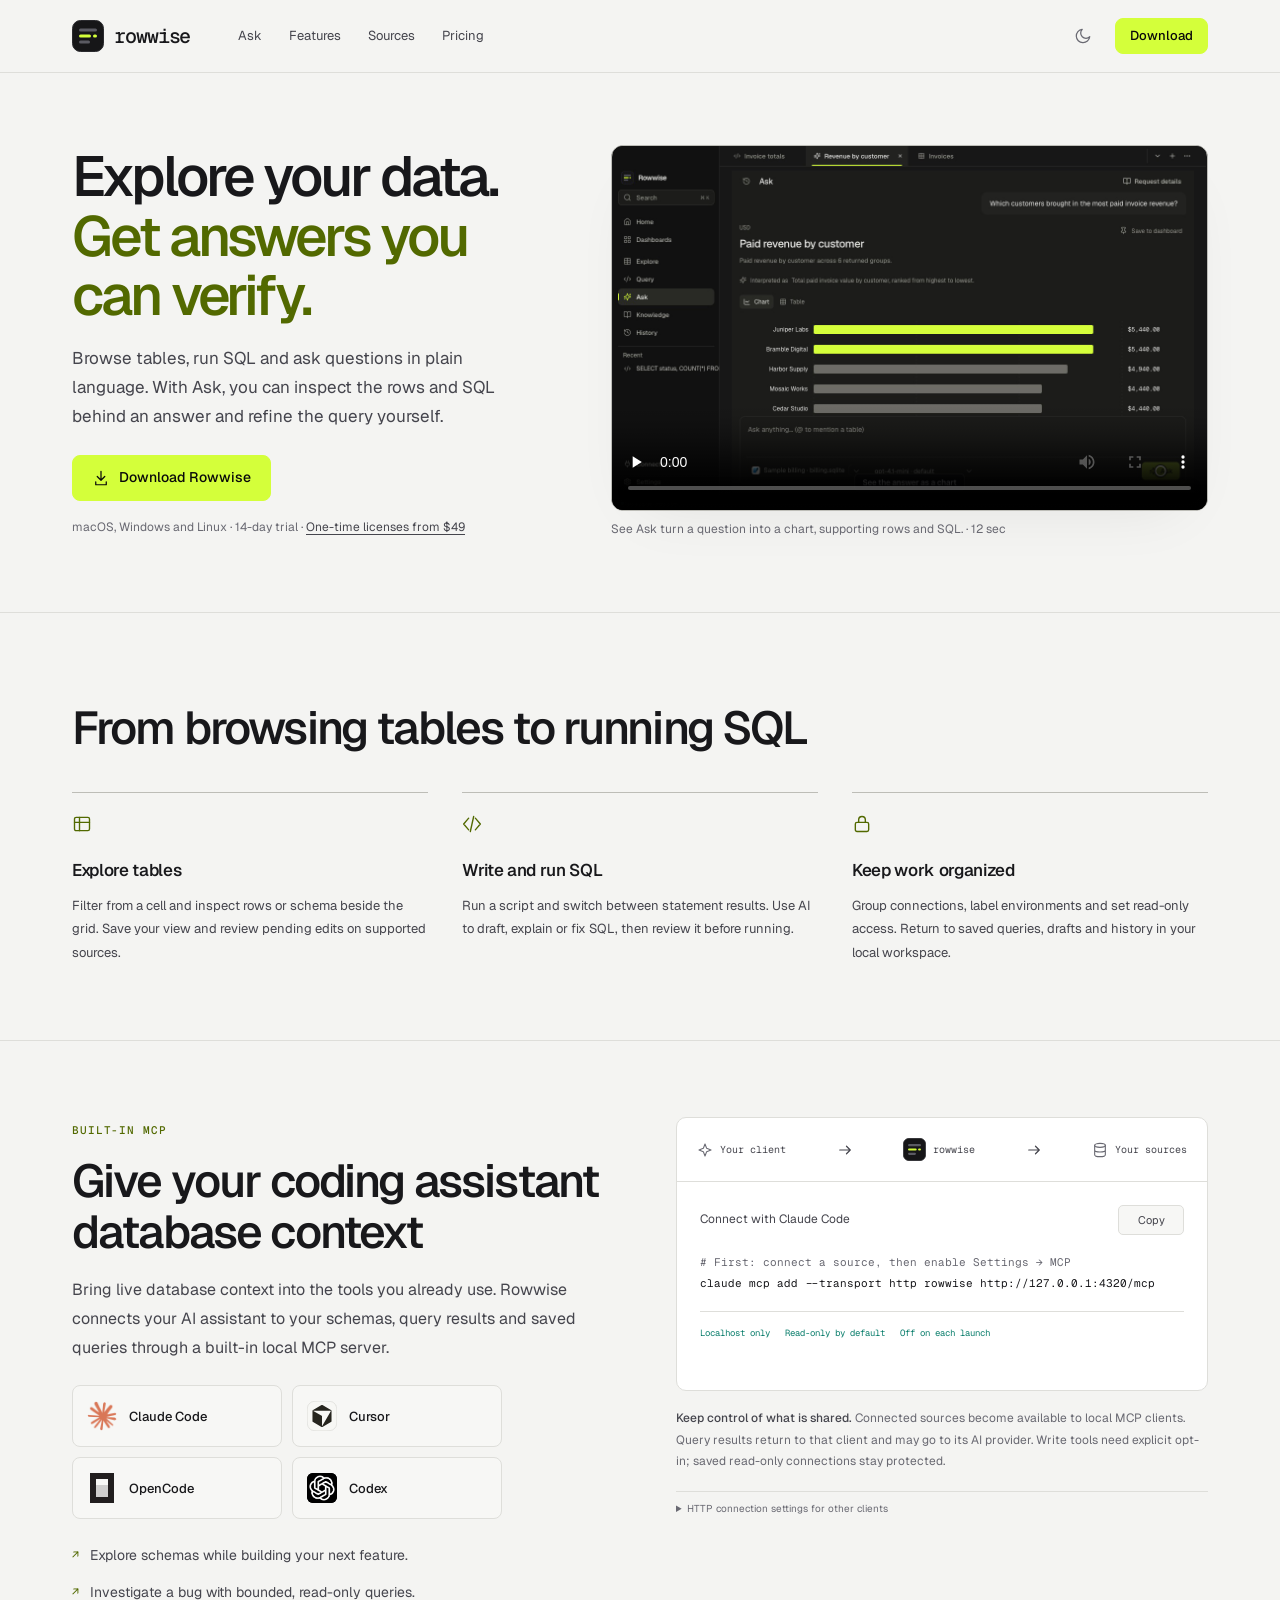
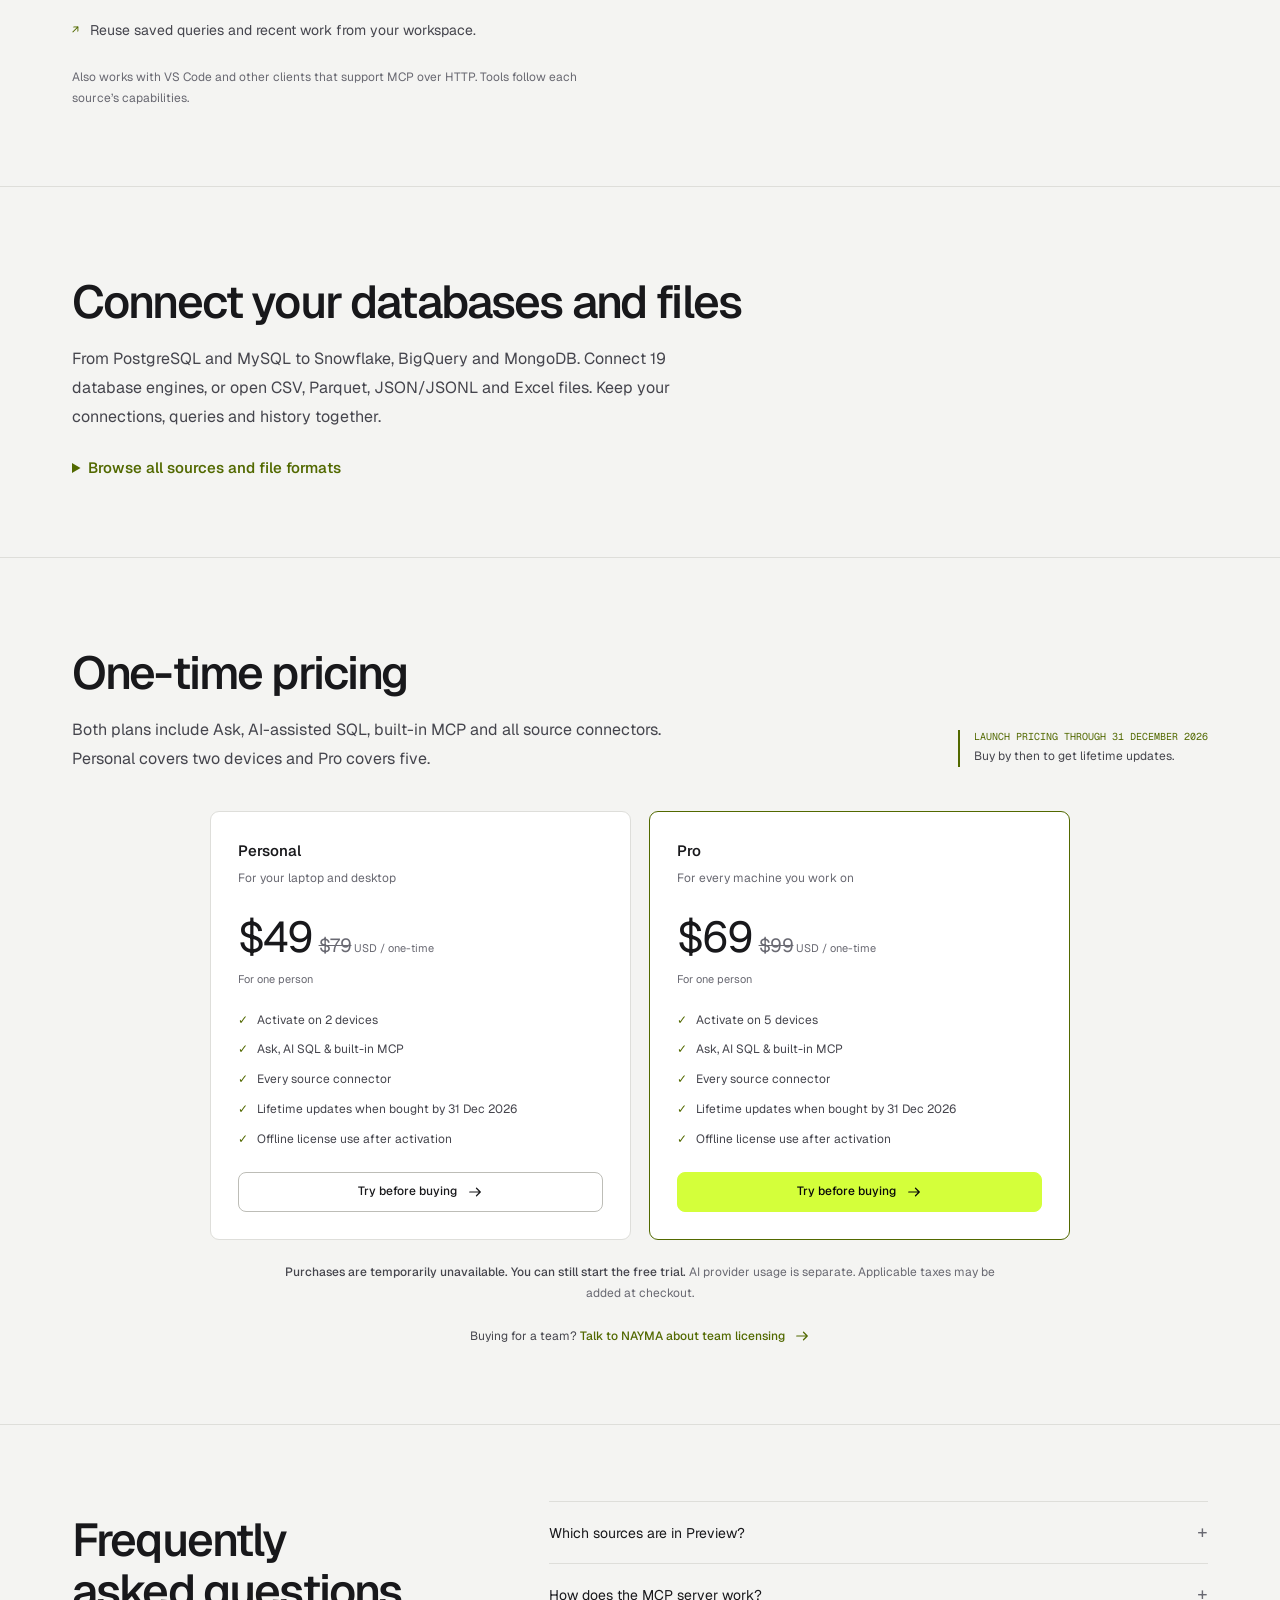
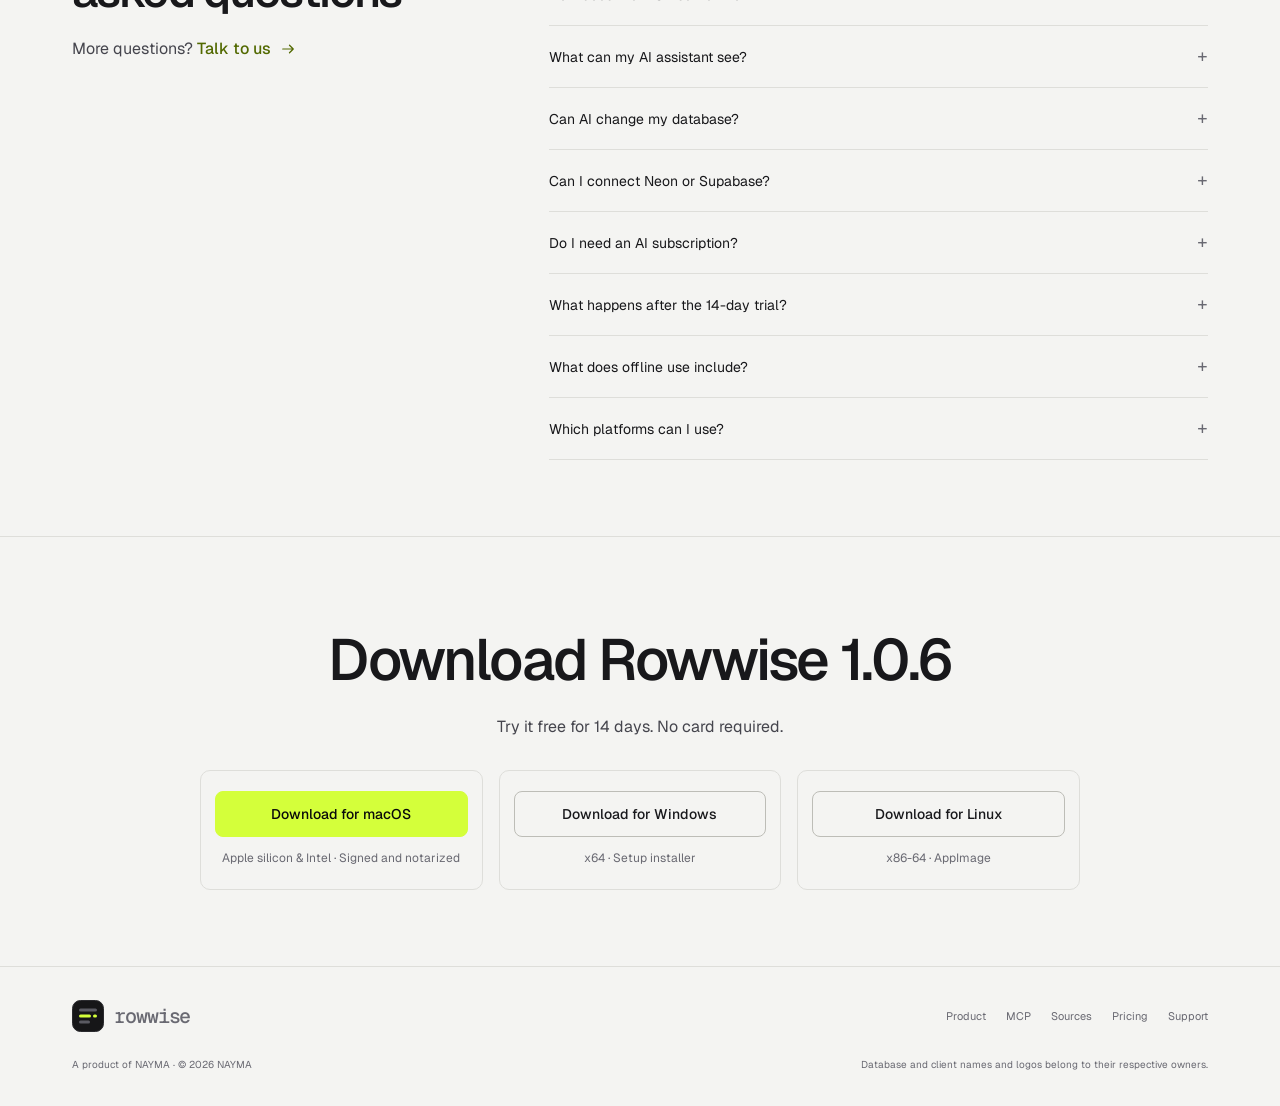
==== commit ae5723be: "Simplify Rowwise homepage around a single Ask demo" ====
--- a/index.html
+++ b/index.html
@@ -3,20 +3,24 @@
   <head>
     <meta charset="utf-8" />
     <meta name="viewport" content="width=device-width, initial-scale=1" />
-    <title>rowwise — SQL, business answers and MCP. One workspace.</title>
+    <title>Rowwise — Explore databases, write SQL, and get answers</title>
     <meta
       name="description"
-      content="Work across 19 database connectors and local files. Ask business questions, generate and refine SQL with AI, and connect coding tools through MCP. Mac trial available; Launch price from $49 until 31 December 2026."
+      content="Explore databases, run and refine SQL, and get answers with charts and supporting data. Try Rowwise on macOS, Windows, or Linux."
     />
     <meta property="og:type" content="website" />
     <meta property="og:url" content="https://rowwise.dev/" />
     <meta
       property="og:title"
-      content="rowwise — SQL, business answers and MCP. One workspace."
+      content="Rowwise — Explore databases, write SQL, and get answers"
     />
     <meta
       property="og:description"
-      content="From data to answers in one workspace: 19 database connectors, business Ask, AI-assisted SQL and built-in MCP. Launch price from $49 until 31 December 2026."
+      content="Explore databases, write SQL, and ask questions of your data in one desktop workspace for macOS, Windows, and Linux."
+    />
+    <meta
+      property="og:image"
+      content="https://rowwise.dev/assets/demos/ask-with-evidence.jpg"
     />
     <meta name="theme-color" content="#09090A" />
     <meta name="color-scheme" content="dark light" />
@@ -48,8 +52,8 @@
       href="https://fonts.googleapis.com/css2?family=Geist:wght@400;500;550;600;700&amp;family=Geist+Mono:wght@400;500;600&amp;display=swap"
       rel="stylesheet"
     />
-    <link rel="stylesheet" href="styles.css?v=8be577de733a" />
-    <script src="script.js?v=5c86defafe90" defer></script>
+    <link rel="stylesheet" href="styles.css?v=53f1b02b86c6" />
+    <script src="script.js?v=c4ea1cd3b563" defer></script>
     <script src="billing-config.js?v=92ca0e8623fe" defer></script>
     <script src="checkout.js?v=a35e40710782" defer></script>
   </head>
@@ -58,9 +62,6 @@
     <svg width="0" height="0" style="position: absolute" aria-hidden="true">
       <symbol id="i-arrow" viewBox="0 0 24 24">
         <path d="M5 12h14m-5-5 5 5-5 5" />
-      </symbol>
-      <symbol id="i-chevron" viewBox="0 0 24 24">
-        <path d="m9 5 7 7-7 7" />
       </symbol>
       <symbol id="i-download" viewBox="0 0 24 24">
         <path d="M12 3v12m-5-5 5 5 5-5M5 17v4h14v-4" />
@@ -81,41 +82,13 @@
           d="m12 3 2.5 6.5L21 12l-6.5 2.5L12 21l-2.5-6.5L3 12l6.5-2.5L12 3Z"
         />
       </symbol>
-      <symbol id="i-plug" viewBox="0 0 24 24">
-        <path
-          d="m7 3 3 3m4-2 3 3M5 9l10-7m-9 6 7 7m-9-5 6 6 7-7M8 14l-4 4H2m12-6 4-4"
-        />
-      </symbol>
-      <symbol id="i-home" viewBox="0 0 24 24">
-        <path d="m3 10 9-7 9 7v10H3V10Zm6 10v-7h6v7" />
-      </symbol>
-      <symbol id="i-settings" viewBox="0 0 24 24">
-        <path d="M4 7h16M4 17h16" />
-        <circle cx="9" cy="7" r="3" />
-        <circle cx="15" cy="17" r="3" />
-      </symbol>
-      <symbol id="i-chart" viewBox="0 0 24 24">
-        <path d="M4 3v18h17M8 16v-5m5 5V7m5 9V4" />
-      </symbol>
       <symbol id="i-search" viewBox="0 0 24 24">
         <circle cx="10.5" cy="10.5" r="6.5" />
         <path d="m16 16 5 5" />
       </symbol>
-      <symbol id="i-book" viewBox="0 0 24 24">
-        <path
-          d="M4 5a2 2 0 0 1 2-2h14v18H6a2 2 0 0 1-2-2V5Zm0 13a2 2 0 0 1 2-2h14"
-        />
-      </symbol>
-      <symbol id="i-clock" viewBox="0 0 24 24">
-        <circle cx="12" cy="12" r="9" />
-        <path d="M12 7v5l3 2" />
-      </symbol>
       <symbol id="i-lock" viewBox="0 0 24 24">
         <rect x="4" y="10" width="16" height="11" rx="2" />
         <path d="M8 10V7a4 4 0 0 1 8 0v3" />
-      </symbol>
-      <symbol id="i-edit" viewBox="0 0 24 24">
-        <path d="m15 4 5 5M4 20l1-6L16 3a2 2 0 0 1 5 5L10 19l-6 1Z" />
       </symbol>
       <symbol id="i-sun" viewBox="0 0 24 24">
         <circle cx="12" cy="12" r="4" />
@@ -129,9 +102,6 @@
       <symbol id="i-menu" viewBox="0 0 24 24">
         <path d="M4 7h16M4 12h16M4 17h16" />
       </symbol>
-      <symbol id="i-check" viewBox="0 0 24 24">
-        <path d="m5 12 4 4L19 6" />
-      </symbol>
     </svg>
     <nav class="site-nav" aria-label="Main navigation">
       <div class="wrap nav-inner">
@@ -144,9 +114,8 @@
           />rowwise</a
         >
         <ul class="nav-links" id="nav-links">
-          <li><a href="#ai">Ask</a></li>
-          <li><a href="#features">AI + SQL</a></li>
-          <li><a href="#mcp">MCP</a></li>
+          <li><a href="#demos">Ask</a></li>
+          <li><a href="#features">Features</a></li>
           <li><a href="#sources">Sources</a></li>
           <li><a href="#pricing">Pricing</a></li>
         </ul>
@@ -161,7 +130,7 @@
             ><svg class="icon moon" aria-hidden="true">
               <use href="#i-moon" />
             </svg></button
-          ><a class="btn btn-primary btn-small" href="#download">Try for Mac</a
+          ><a class="btn btn-primary btn-small" href="#download">Download</a
           ><button
             class="icon-button mobile-toggle"
             id="mobile-toggle"
@@ -176,735 +145,86 @@
       </div>
     </nav>
     <main id="main" tabindex="-1">
-      <header class="hero">
-        <div class="wrap">
-          <a href="#download" class="release-pill"
-            ><span>Version 1.0.6</span>macOS + desktop previews
-            <svg class="icon" aria-hidden="true"><use href="#i-chevron" /></svg
-          ></a>
-          <h1>
-            From data to answers.<br /><span class="accent"
-              >In one workspace.</span
+      <header class="hero" id="ai">
+        <div class="wrap hero-layout">
+          <div class="hero-copy">
+            <h1>
+              Explore your data.<br /><span class="accent"
+                >Get answers you can verify.</span
+              >
+            </h1>
+            <p class="hero-lede">
+              Browse tables, run SQL and ask questions in plain language. With
+              Ask, you can inspect the rows and SQL behind an answer and refine
+              the query yourself.
+            </p>
+            <div class="ctas">
+              <a class="btn btn-primary" href="#download">
+                <svg class="icon" aria-hidden="true">
+                  <use href="#i-download" />
+                </svg>
+                Download Rowwise
+              </a>
+            </div>
+            <p class="fine">
+              macOS, Windows and Linux · 14-day trial ·
+              <a href="#pricing">One-time licenses from $49</a>
+            </p>
+          </div>
+          <figure class="ask-demo" id="tour">
+            <video
+              id="demos"
+              controls
+              playsinline
+              preload="none"
+              width="1200"
+              height="736"
+              poster="assets/demos/ask-with-evidence.jpg"
+              aria-label="Ask walkthrough with sample invoice data"
+              aria-describedby="ask-demo-caption"
             >
-          </h1>
-          <p class="hero-lede">
-            Work with 19 database connectors and local files. Ask business
-            questions, write SQL with AI, and connect your coding tools through
-            MCP.
-          </p>
-          <div class="ctas">
-            <a
-              href="https://objectstorage.me-jeddah-1.oraclecloud.com/n/axsovnm3ueka/b/rowwise-releases/o/stable%2Frowwise-macos.dmg"
-              class="btn btn-primary"
-              ><svg class="icon" aria-hidden="true">
-                <use href="#i-download" /></svg
-              >Download for macOS</a
-            ><a class="btn" href="#demos"
-              ><svg class="icon" aria-hidden="true"><use href="#i-grid" /></svg
-              >See it in action
-              <svg class="icon" aria-hidden="true"><use href="#i-arrow" /></svg
-            ></a>
-          </div>
-          <p class="fine">
-            14-day trial · No card required · One-time licenses from $49 at
-            launch
-          </p>
-          <div class="hero-shortcuts">
-            <a href="#sources"
-              ><svg class="icon" aria-hidden="true">
-                <use href="#i-database" /></svg
-              >19 connectors + files</a
-            ><a href="#ai"
-              ><svg class="icon" aria-hidden="true"><use href="#i-ask" /></svg
-              >Business Ask</a
-            ><a href="#mcp"
-              ><svg class="icon" aria-hidden="true"><use href="#i-plug" /></svg
-              >Built-in MCP</a
-            ><a href="#features"
-              ><svg class="icon" aria-hidden="true"><use href="#i-query" /></svg
-              >AI-assisted SQL</a
-            >
-          </div>
-          <div class="tour" id="tour">
-            <div class="tour-heading">
-              <div class="tabs" role="tablist" aria-label="Product preview">
-                <button
-                  type="button"
-                  id="tab-ask"
-                  role="tab"
-                  aria-controls="panel-ask"
-                  aria-selected="true"
-                  tabindex="0"
-                  data-view="ask"
-                >
-                  Ask</button
-                ><button
-                  type="button"
-                  id="tab-query"
-                  role="tab"
-                  aria-controls="panel-query"
-                  aria-selected="false"
-                  tabindex="-1"
-                  data-view="query"
-                >
-                  AI + SQL</button
-                ><button
-                  type="button"
-                  id="tab-explore"
-                  role="tab"
-                  aria-controls="panel-explore"
-                  aria-selected="false"
-                  tabindex="-1"
-                  data-view="explore"
-                >
-                  Explore</button
-                ><button
-                  type="button"
-                  id="tab-mcp"
-                  role="tab"
-                  aria-controls="panel-mcp"
-                  aria-selected="false"
-                  tabindex="-1"
-                  data-view="mcp"
-                >
-                  MCP
-                </button>
-              </div>
-              <span class="preview-label"
-                >Interactive preview · sample data</span
-              >
-            </div>
-            <div class="workspace-demo">
-              <aside
-                class="demo-sidebar"
-                aria-label="Illustrative app navigation"
-              >
-                <div class="demo-logo">
-                  <img
-                    src="assets/brand/rowwise-mark.svg"
-                    alt=""
-                    width="25"
-                    height="25"
-                  /><span>rowwise</span>
-                </div>
-                <div class="demo-nav" data-demo-nav="home">
-                  <svg class="icon" aria-hidden="true">
-                    <use href="#i-home" /></svg
-                  ><span>Home</span>
-                </div>
-                <div class="demo-nav" data-demo-nav="dashboards">
-                  <svg class="icon" aria-hidden="true">
-                    <use href="#i-chart" /></svg
-                  ><span>Dashboards</span>
-                </div>
-                <div class="demo-nav" data-demo-nav="explore">
-                  <svg class="icon" aria-hidden="true">
-                    <use href="#i-grid" /></svg
-                  ><span>Explore</span>
-                </div>
-                <div class="demo-nav" data-demo-nav="query">
-                  <svg class="icon" aria-hidden="true">
-                    <use href="#i-query" /></svg
-                  ><span>Query</span>
-                </div>
-                <div class="demo-nav active" data-demo-nav="ask">
-                  <svg class="icon" aria-hidden="true">
-                    <use href="#i-ask" /></svg
-                  ><span>Ask</span>
-                </div>
-                <div class="demo-nav" data-demo-nav="knowledge">
-                  <svg class="icon" aria-hidden="true">
-                    <use href="#i-book" /></svg
-                  ><span>Knowledge</span>
-                </div>
-                <div class="demo-nav" data-demo-nav="history">
-                  <svg class="icon" aria-hidden="true">
-                    <use href="#i-clock" /></svg
-                  ><span>History</span>
-                </div>
-                <div class="demo-nav" data-demo-nav="connections">
-                  <svg class="icon" aria-hidden="true">
-                    <use href="#i-database" /></svg
-                  ><span>Connections</span>
-                </div>
-                <div class="demo-nav" data-demo-nav="mcp">
-                  <svg class="icon" aria-hidden="true">
-                    <use href="#i-settings" /></svg
-                  ><span>Settings</span>
-                </div>
-                <div class="demo-connection">
-                  <i class="status-dot"></i>Sample workspace
-                </div>
-              </aside>
-              <div class="demo-main">
-                <div class="demo-tabs">
-                  <span class="current" id="demo-tab-title"
-                    ><svg class="icon" aria-hidden="true">
-                      <use href="#i-ask" /></svg
-                    >Ask · Sample data</span
-                  ><span>Query 1</span><span>customers</span
-                  ><span aria-hidden="true">+</span>
-                </div>
-                <section
-                  role="tabpanel"
-                  id="panel-ask"
-                  aria-labelledby="tab-ask"
-                  tabindex="0"
-                >
-                  <div class="demo-page-heading">
-                    <b>Ask</b><span class="demo-meta">Sample workspace</span>
-                  </div>
-                  <div class="demo-answer">
-                    <div class="demo-question">
-                      How has revenue changed over the last six months?
-                    </div>
-                    <div class="answer-label">
-                      <svg class="icon" aria-hidden="true">
-                        <use href="#i-check" /></svg
-                      >Complete
-                    </div>
-                    <h3>
-                      Revenue reached <strong>$128,400</strong> in September.
-                    </h3>
-                    <p>
-                      Up 7.7% from August. Based on paid invoices in USD,
-                      April–September 2026.
-                    </p>
-                    <div
-                      class="demo-chart"
-                      role="img"
-                      aria-label="Sample monthly revenue in USD: April 91,200; May 98,600; June 106,800; July 112,400; August 119,200; September 128,400."
-                    >
-                      <div class="chart-title">
-                        Monthly revenue <span>USD · Apr–Sep 2026</span>
-                      </div>
-                      <div class="chart-bars">
-                        <div class="chart-column">
-                          <span>$91.2k</span>
-                          <div class="bar" style="--height: 58.24%"></div>
-                        </div>
-                        <div class="chart-column">
-                          <span>$98.6k</span>
-                          <div class="bar" style="--height: 62.97%"></div>
-                        </div>
-                        <div class="chart-column">
-                          <span>$106.8k</span>
-                          <div class="bar" style="--height: 68.21%"></div>
-                        </div>
-                        <div class="chart-column">
-                          <span>$112.4k</span>
-                          <div class="bar" style="--height: 71.78%"></div>
-                        </div>
-                        <div class="chart-column">
-                          <span>$119.2k</span>
-                          <div class="bar" style="--height: 76.12%"></div>
-                        </div>
-                        <div class="chart-column">
-                          <span>$128.4k</span>
-                          <div class="bar" style="--height: 82%"></div>
-                        </div>
-                      </div>
-                      <div class="chart-labels">
-                        <span>Apr</span><span>May</span><span>Jun</span
-                        ><span>Jul</span><span>Aug</span><span>Sep</span>
-                      </div>
-                    </div>
-                    <details class="supporting">
-                      <summary>Supporting SQL</summary>
-                      <pre>
-SELECT date_trunc(&#x27;month&#x27;, issued_at)::date AS month,
-       SUM(amount_usd) AS revenue_usd
-FROM invoices
-WHERE status = &#x27;paid&#x27;
-  AND issued_at &gt;= DATE &#x27;2026-04-01&#x27;
-  AND issued_at &lt; DATE &#x27;2026-10-01&#x27;
-GROUP BY 1
-ORDER BY 1;</pre>
-                    </details>
-                  </div>
-                </section>
-                <section
-                  role="tabpanel"
-                  id="panel-query"
-                  aria-labelledby="tab-query"
-                  tabindex="0"
-                  hidden
-                >
-                  <div class="demo-page-heading">
-                    <b>Query</b
-                    ><span class="demo-meta">Sample data · PostgreSQL</span>
-                  </div>
-                  <div class="ai-request">
-                    <svg class="icon" aria-hidden="true">
-                      <use href="#i-ask" />
-                    </svg>
-                    <div>
-                      <span>Example AI request</span>Group paid invoice revenue
-                      by month, April through September 2026.
-                    </div>
-                    <b>Draft to review</b>
-                  </div>
-                  <pre
-                    class="demo-sql"
-                  ><span class="sql-keyword">SELECT</span> date_trunc(&#x27;month&#x27;, issued_at)::date<span class="sql-keyword"> AS </span>month,
-       <span class="sql-keyword">SUM</span>(amount_usd)<span class="sql-keyword"> AS </span>revenue_usd
-<span class="sql-keyword">FROM</span> invoices
-<span class="sql-keyword">WHERE</span> status = <span class="sql-string">&#x27;paid&#x27;</span>
-  <span class="sql-keyword">AND</span> issued_at &gt;= <span class="sql-keyword">DATE</span> &#x27;2026-04-01&#x27;
-  <span class="sql-keyword">AND</span> issued_at &lt; <span class="sql-keyword">DATE</span> &#x27;2026-10-01&#x27;
-<span class="sql-keyword">GROUP BY</span> 1
-<span class="sql-keyword">ORDER BY</span> 1;</pre>
-                  <div class="result-heading">
-                    <span>Results</span
-                    ><span class="demo-meta">6 sample rows · USD</span>
-                  </div>
-                  <div class="table-scroll">
-                    <table class="demo-table">
-                      <caption class="sr-only">
-                        Sample query results: monthly paid invoice revenue in US
-                        dollars
-                      </caption>
-                      <thead>
-                        <tr>
-                          <th scope="col">
-                            month <span class="muted">date</span>
-                          </th>
-                          <th scope="col">
-                            revenue_usd <span class="muted">numeric</span>
-                          </th>
-                        </tr>
-                      </thead>
-                      <tbody>
-                        <tr>
-                          <td>2026-04-01</td>
-                          <td>91,200.00</td>
-                        </tr>
-                        <tr>
-                          <td>2026-05-01</td>
-                          <td>98,600.00</td>
-                        </tr>
-                        <tr>
-                          <td>2026-06-01</td>
-                          <td>106,800.00</td>
-                        </tr>
-                        <tr>
-                          <td>2026-07-01</td>
-                          <td>112,400.00</td>
-                        </tr>
-                        <tr>
-                          <td>2026-08-01</td>
-                          <td>119,200.00</td>
-                        </tr>
-                        <tr>
-                          <td>2026-09-01</td>
-                          <td>128,400.00</td>
-                        </tr>
-                      </tbody>
-                    </table>
-                  </div>
-                </section>
-                <section
-                  role="tabpanel"
-                  id="panel-explore"
-                  aria-labelledby="tab-explore"
-                  tabindex="0"
-                  hidden
-                >
-                  <div class="demo-page-heading">
-                    <b>customers</b
-                    ><span class="demo-meta">public · Sample data</span>
-                  </div>
-                  <div class="demo-explore-tools">
-                    <span class="demo-tag green"
-                      >Saved view: Active customers</span
-                    ><span class="demo-tag">status = active</span
-                    ><span class="demo-tag">monthly_usd ↓</span>
-                  </div>
-                  <div class="table-scroll">
-                    <table class="demo-table">
-                      <caption class="sr-only">
-                        Illustrative active customers table
-                      </caption>
-                      <thead>
-                        <tr>
-                          <th scope="col">id</th>
-                          <th scope="col">company</th>
-                          <th scope="col">plan</th>
-                          <th scope="col">status</th>
-                          <th scope="col">monthly_usd</th>
-                        </tr>
-                      </thead>
-                      <tbody>
-                        <tr>
-                          <td>101</td>
-                          <td>Northstar</td>
-                          <td>Business</td>
-                          <td>active</td>
-                          <td>2,400.00</td>
-                        </tr>
-                        <tr>
-                          <td>102</td>
-                          <td>Acme Studio</td>
-                          <td>Business</td>
-                          <td>active</td>
-                          <td>1,800.00</td>
-                        </tr>
-                        <tr>
-                          <td>103</td>
-                          <td>Juniper</td>
-                          <td>Pro</td>
-                          <td>active</td>
-                          <td>840.00</td>
-                        </tr>
-                        <tr>
-                          <td>104</td>
-                          <td>Forma</td>
-                          <td>Pro</td>
-                          <td>active</td>
-                          <td>640.00</td>
-                        </tr>
-                        <tr>
-                          <td>105</td>
-                          <td>Orbit Labs</td>
-                          <td>Pro</td>
-                          <td>active</td>
-                          <td>490.00</td>
-                        </tr>
-                        <tr>
-                          <td>106</td>
-                          <td>Linear Works</td>
-                          <td>Starter</td>
-                          <td>active</td>
-                          <td>190.00</td>
-                        </tr>
-                      </tbody>
-                    </table>
-                  </div>
-                  <p class="demo-footer">
-                    Sample view · Filters and sorting are remembered per table.
-                  </p>
-                </section>
-                <section
-                  role="tabpanel"
-                  id="panel-mcp"
-                  aria-labelledby="tab-mcp"
-                  tabindex="0"
-                  hidden
-                >
-                  <div class="demo-page-heading">
-                    <b>Settings / MCP</b
-                    ><span class="demo-meta">Illustrative local server</span>
-                  </div>
-                  <div class="demo-mcp-card">
-                    <h3>MCP server <span>Off by default</span></h3>
-                    <p>Connect assistants while Rowwise is open.</p>
-                    <code>http://127.0.0.1:4320/mcp</code
-                    ><span class="demo-tag">Enable in Settings → MCP</span>
-                    <p>Localhost only · Read-only by default</p>
-                    <p>Disabling cancels active requests.</p>
-                  </div>
-                </section>
-              </div>
-            </div>
-            <noscript
-              ><p class="fine">
-                Preview tabs and source filters require JavaScript. All source
-                connectors are listed below.
-              </p></noscript
-            >
-          </div>
-          <div class="trust-strip">
-            <span
-              ><svg class="icon" aria-hidden="true"><use href="#i-lock" /></svg
-              >Your workspace stays local</span
-            ><span
-              ><svg class="icon" aria-hidden="true"><use href="#i-query" /></svg
-              >Read-only mode you control</span
-            ><span
-              ><svg class="icon" aria-hidden="true"><use href="#i-check" /></svg
-              >Signed &amp; notarized for macOS</span
-            >
-          </div>
+              <source
+                src="assets/demos/ask-with-evidence.mp4"
+                type="video/mp4"
+              />
+              <a href="assets/demos/ask-with-evidence.mp4"
+                >Download the Ask demo</a
+              >
+            </video>
+            <figcaption id="ask-demo-caption">
+              See Ask turn a question into a chart, supporting rows and SQL. ·
+              12 sec
+            </figcaption>
+          </figure>
         </div>
       </header>
-      <section
-        class="page-section workflow-clips"
-        id="demos"
-        aria-labelledby="demos-title"
-      >
-        <div class="wrap">
-          <div class="section-heading">
-            <h2 id="demos-title">See Rowwise in action</h2>
-            <p class="section-lede">
-              Short walkthroughs with sample invoice data.
-            </p>
-          </div>
-          <div class="workflow-clip-grid">
-            <figure class="workflow-clip workflow-clip--lead">
-              <video
-                controls
-                playsinline
-                preload="none"
-                width="1200"
-                height="736"
-                poster="assets/demos/ask-with-evidence.jpg"
-                aria-labelledby="ask-clip-title"
-                aria-describedby="ask-clip-description"
-              >
-                <source
-                  src="assets/demos/ask-with-evidence.mp4"
-                  type="video/mp4"
-                />
-                <a href="assets/demos/ask-with-evidence.mp4"
-                  >Download the Ask clip</a
-                >
-              </video>
-              <figcaption>
-                <h3 id="ask-clip-title">Ask a business question</h3>
-                <p id="ask-clip-description">
-                  Ask which customers brought in the most paid invoice revenue.
-                  Compare customers in a chart, check the supporting rows, and
-                  open the generated SQL in Query to refine it.
-                </p>
-                <a class="text-link" href="#ai">Explore Business Ask</a>
-              </figcaption>
-            </figure>
-            <figure class="workflow-clip">
-              <video
-                controls
-                playsinline
-                preload="none"
-                width="1200"
-                height="736"
-                poster="assets/demos/query-script.jpg"
-                aria-labelledby="query-clip-title"
-                aria-describedby="query-clip-description"
-              >
-                <source src="assets/demos/query-script.mp4" type="video/mp4" />
-                <a href="assets/demos/query-script.mp4"
-                  >Download the SQL script clip</a
-                >
-              </video>
-              <figcaption>
-                <h3 id="query-clip-title">Run a SQL script</h3>
-                <p id="query-clip-description">
-                  Run two statements, switch between their results, and expand
-                  the grid.
-                </p>
-              </figcaption>
-            </figure>
-            <figure class="workflow-clip">
-              <video
-                controls
-                playsinline
-                preload="none"
-                width="1200"
-                height="736"
-                poster="assets/demos/explore-row-details.jpg"
-                aria-labelledby="explore-clip-title"
-                aria-describedby="explore-clip-description"
-              >
-                <source
-                  src="assets/demos/explore-row-details.mp4"
-                  type="video/mp4"
-                />
-                <a href="assets/demos/explore-row-details.mp4"
-                  >Download the Row Details clip</a
-                >
-              </video>
-              <figcaption>
-                <h3 id="explore-clip-title">Inspect rows in place</h3>
-                <p id="explore-clip-description">
-                  Open Row Details, step to the next row, and return to Schema
-                  at the same scroll position.
-                </p>
-              </figcaption>
-            </figure>
-          </div>
-        </div>
-      </section>
-      <section class="page-section ask-section" id="ai">
-        <div class="wrap split">
-          <div>
-            <span class="eyebrow">01 / Business Ask</span>
-            <h2>Business questions.<br />Answers with evidence.</h2>
-            <p class="section-lede">
-              How much did we spend on AI? Which customers drive revenue? Turn
-              questions into business answers and inline charts, with supporting
-              data and SQL one click away.
-            </p>
-            <ul class="feature-list">
-              <li>
-                Give answers context with your saved business definitions.
-              </li>
-              <li>Ask can request clarification when details are missing.</li>
-              <li>See explicit dates, currencies and missing-data context.</li>
-            </ul>
-            <div class="privacy-pair">
-              <h4>Your model. Your business context.</h4>
-              <p>
-                Built-in AI sends your question, relevant schema and saved
-                definitions to your chosen provider. Query result rows stay out
-                of that AI flow. MCP sharing is explained below.
-              </p>
-            </div>
-            <p class="models">
-              Bring your own provider: OpenAI · Anthropic · Google Gemini ·
-              OpenAI-compatible APIs · Ollama for local models. Provider usage
-              is billed separately, with no Rowwise markup.
-            </p>
-          </div>
-          <div class="answer-example">
-            <span class="eyebrow">Illustrative answer · Sample data</span>
-            <p class="example-question">
-              “How is our paid invoice revenue trending?”
-            </p>
-            <h3>September revenue was <span class="accent">$128,400.</span></h3>
-            <p>
-              Up 7.7% from August’s $119,200. Paid invoices in USD;
-              April–September 2026.
-            </p>
-            <div
-              class="demo-chart"
-              role="img"
-              aria-label="Sample monthly revenue in USD: April 91,200; May 98,600; June 106,800; July 112,400; August 119,200; September 128,400."
-            >
-              <div class="chart-title">
-                Monthly revenue <span>USD · Apr–Sep 2026</span>
-              </div>
-              <div class="chart-bars">
-                <div class="chart-column">
-                  <span>$91.2k</span>
-                  <div class="bar" style="--height: 58.24%"></div>
-                </div>
-                <div class="chart-column">
-                  <span>$98.6k</span>
-                  <div class="bar" style="--height: 62.97%"></div>
-                </div>
-                <div class="chart-column">
-                  <span>$106.8k</span>
-                  <div class="bar" style="--height: 68.21%"></div>
-                </div>
-                <div class="chart-column">
-                  <span>$112.4k</span>
-                  <div class="bar" style="--height: 71.78%"></div>
-                </div>
-                <div class="chart-column">
-                  <span>$119.2k</span>
-                  <div class="bar" style="--height: 76.12%"></div>
-                </div>
-                <div class="chart-column">
-                  <span>$128.4k</span>
-                  <div class="bar" style="--height: 82%"></div>
-                </div>
-              </div>
-              <div class="chart-labels">
-                <span>Apr</span><span>May</span><span>Jun</span><span>Jul</span
-                ><span>Aug</span><span>Sep</span>
-              </div>
-            </div>
-            <details class="supporting">
-              <summary>View supporting SQL</summary>
-              <pre>
-SELECT date_trunc(&#x27;month&#x27;, issued_at)::date AS month,
-       SUM(amount_usd) AS revenue_usd
-FROM invoices
-WHERE status = &#x27;paid&#x27;
-  AND issued_at &gt;= DATE &#x27;2026-04-01&#x27;
-  AND issued_at &lt; DATE &#x27;2026-10-01&#x27;
-GROUP BY 1
-ORDER BY 1;</pre>
-            </details>
-            <p class="privacy-note">
-              Explicit dates. Clear currency. A query you can inspect.
-            </p>
-          </div>
-        </div>
-      </section>
       <section class="page-section" id="features">
         <div class="wrap">
-          <div class="split sql-workflow">
-            <div>
-              <span class="eyebrow">02 / AI-assisted SQL</span>
-              <h2>Write SQL faster.<br />Keep the final say.</h2>
-              <p class="section-lede">
-                Describe the query you need, or ask AI to change the SQL you
-                already have. Use your connected schema to generate a draft,
-                explain a statement or fix a failed query.
-              </p>
-              <ul class="feature-list">
-                <li>Generate SQL from a plain-language request.</li>
-                <li>Refine an existing query or just the selected SQL.</li>
-                <li>Review the proposal before applying and running it.</li>
-              </ul>
-              <a class="text-link" href="#tour" data-preview-target="query"
-                >Explore the SQL preview
-                <svg class="icon" aria-hidden="true">
-                  <use href="#i-arrow" /></svg
-              ></a>
-            </div>
-            <div
-              class="sql-example"
-              aria-label="Illustrative AI-assisted SQL workflow"
-            >
-              <div class="example-heading">
-                <span
-                  ><svg class="icon" aria-hidden="true">
-                    <use href="#i-query" /></svg
-                  >Query assistant</span
-                ><span>Illustrative · PostgreSQL</span>
-              </div>
-              <div class="ai-request">
-                <svg class="icon" aria-hidden="true"><use href="#i-ask" /></svg>
-                <div>
-                  <span>Your request</span>Break down paid revenue by month for
-                  the last quarter.
-                </div>
-              </div>
-              <pre
-                class="demo-sql"
-              ><code><span class="sql-keyword">SELECT</span> date_trunc(<span class="sql-string">'month'</span>, issued_at) <span class="sql-keyword">AS</span> month,
-       <span class="sql-keyword">SUM</span>(amount_usd) <span class="sql-keyword">AS</span> revenue_usd
-<span class="sql-keyword">FROM</span> invoices
-<span class="sql-keyword">WHERE</span> status = <span class="sql-string">'paid'</span>
-  <span class="sql-keyword">AND</span> issued_at &gt;= <span class="sql-keyword">DATE</span> '2026-07-01'
-  <span class="sql-keyword">AND</span> issued_at &lt; <span class="sql-keyword">DATE</span> '2026-10-01'
-<span class="sql-keyword">GROUP BY</span> 1 <span class="sql-keyword">ORDER BY</span> 1;</code></pre>
-              <div class="example-foot">
-                <span
-                  ><svg class="icon" aria-hidden="true">
-                    <use href="#i-check" /></svg
-                  >Review before running</span
-                ><span>Jul–Sep 2026 · USD</span>
-              </div>
-            </div>
-          </div>
+          <h2>From browsing tables to running SQL</h2>
           <div class="workflow-grid">
             <article class="workflow-card">
               <svg class="icon" aria-hidden="true"><use href="#i-grid" /></svg>
-              <h3>Explore. Filter. Edit.</h3>
-              <p>
-                Filter from a cell, inspect a row in the side panel and save
-                your table view. Review pending in-cell edits, then Apply or
-                Discard on supported sources.
+              <h3>Explore tables</h3>
+              <p>
+                Filter from a cell and inspect rows or schema beside the grid.
+                Save your view and review pending edits on supported sources.
+              </p>
+            </article>
+            <article class="workflow-card">
+              <svg class="icon" aria-hidden="true"><use href="#i-query" /></svg>
+              <h3>Write and run SQL</h3>
+              <p>
+                Run a script and switch between statement results. Use AI to
+                draft, explain or fix SQL, then review it before running.
               </p>
             </article>
             <article class="workflow-card">
               <svg class="icon" aria-hidden="true"><use href="#i-lock" /></svg>
-              <h3>Know where you’re working.</h3>
-              <p>
-                Organize connections with groups and environment labels. Saved
-                read-only mode protects a connection across queries, edits,
-                imports and MCP.
-              </p>
-            </article>
-            <article class="workflow-card">
-              <svg class="icon" aria-hidden="true"><use href="#i-clock" /></svg>
-              <h3>Keep your work close.</h3>
-              <p>
-                Return to your tabs, drafts, saved queries and history in a
-                local workspace. Expand results when you need room, or pin saved
-                queries as dashboard charts.
+              <h3>Keep work organized</h3>
+              <p>
+                Group connections, label environments and set read-only access.
+                Return to saved queries, drafts and history in your local
+                workspace.
               </p>
             </article>
           </div>
@@ -913,8 +233,8 @@
       <section class="page-section" id="mcp">
         <div class="wrap split">
           <div>
-            <span class="eyebrow">03 / Built-in MCP</span>
-            <h2>Your coding assistant.<br />Connected to your data.</h2>
+            <span class="eyebrow">Built-in MCP</span>
+            <h2>Give your coding assistant database context</h2>
             <p class="section-lede">
               Bring live database context into the tools you already use.
               Rowwise connects your AI assistant to your schemas, query results
@@ -1080,566 +400,573 @@
       <section class="page-section" id="sources">
         <div class="wrap">
           <div class="section-heading">
-            <span class="eyebrow">04 / Sources &amp; files</span>
-            <h2>More sources.<br />Less switching.</h2>
+            <h2>Connect your databases and files</h2>
             <p class="section-lede">
               From PostgreSQL and MySQL to Snowflake, BigQuery and MongoDB.
               Connect 19 database engines, or open CSV, Parquet, JSON/JSONL and
               Excel files. Keep your connections, queries and history together.
             </p>
           </div>
-          <div class="source-toolbar">
-            <div
-              class="source-filters"
-              role="group"
-              aria-label="Filter sources"
+          <details class="source-catalog">
+            <summary>Browse all sources and file formats</summary>
+            <div class="source-toolbar">
+              <div
+                class="source-filters"
+                role="group"
+                aria-label="Filter sources"
+              >
+                <button type="button" data-filter="all" aria-pressed="true">
+                  All sources</button
+                ><button type="button" data-filter="sql" aria-pressed="false">
+                  SQL</button
+                ><button
+                  type="button"
+                  data-filter="analytics"
+                  aria-pressed="false"
+                >
+                  Analytics</button
+                ><button type="button" data-filter="nosql" aria-pressed="false">
+                  NoSQL & search</button
+                ><button
+                  type="button"
+                  data-filter="remote"
+                  aria-pressed="false"
+                >
+                  Remote SQLite</button
+                ><button type="button" data-filter="files" aria-pressed="false">
+                  Files
+                </button>
+              </div>
+              <label class="source-search"
+                ><svg class="icon" aria-hidden="true">
+                  <use href="#i-search" /></svg
+                ><span class="sr-only">Search sources</span
+                ><input
+                  id="source-search"
+                  type="search"
+                  placeholder="Find a source…"
+                  autocomplete="off"
+              /></label>
+            </div>
+            <div class="source-grid" id="source-grid">
+              <div
+                class="source-card"
+                data-source="postgres"
+                data-category="sql"
+                data-search="postgresql sql database"
+              >
+                <span class="source-icon" aria-hidden="true"
+                  ><img
+                    src="assets/db/postgresql.svg?v=f220a436258e"
+                    width="28"
+                    height="28"
+                    alt=""
+                    loading="lazy"
+                    decoding="async"
+                /></span>
+                <div class="source-copy">
+                  <div class="source-name">PostgreSQL</div>
+                  <div class="source-detail">SQL database</div>
+                </div>
+              </div>
+              <div
+                class="source-card"
+                data-source="mysql"
+                data-category="sql"
+                data-search="mysql sql database"
+              >
+                <span class="source-icon" aria-hidden="true"
+                  ><img
+                    src="assets/db/mysql.svg?v=f73fa5d6b9da"
+                    width="28"
+                    height="28"
+                    alt=""
+                    loading="lazy"
+                    decoding="async"
+                /></span>
+                <div class="source-copy">
+                  <div class="source-name">MySQL</div>
+                  <div class="source-detail">SQL database</div>
+                </div>
+              </div>
+              <div
+                class="source-card"
+                data-source="mariadb"
+                data-category="sql"
+                data-search="mariadb sql database"
+              >
+                <span class="source-icon" aria-hidden="true"
+                  ><img
+                    src="assets/db/mariadb.svg?v=90f14c26b478"
+                    width="28"
+                    height="28"
+                    alt=""
+                    loading="lazy"
+                    decoding="async"
+                /></span>
+                <div class="source-copy">
+                  <div class="source-name">MariaDB</div>
+                  <div class="source-detail">SQL database</div>
+                </div>
+              </div>
+              <div
+                class="source-card"
+                data-source="sqlserver"
+                data-category="sql"
+                data-search="sql server sql database"
+              >
+                <span class="source-icon" aria-hidden="true"
+                  ><img
+                    src="assets/db/sqlserver.svg?v=f52b63cb5ff8"
+                    width="28"
+                    height="28"
+                    alt=""
+                    loading="lazy"
+                    decoding="async"
+                /></span>
+                <div class="source-copy">
+                  <div class="source-name">SQL Server</div>
+                  <div class="source-detail">SQL database</div>
+                </div>
+              </div>
+              <div
+                class="source-card"
+                data-source="oracle"
+                data-category="sql"
+                data-search="oracle instant client required"
+              >
+                <span class="source-icon" aria-hidden="true"
+                  ><img
+                    src="assets/db/oracle.svg?v=436d617a609b"
+                    width="28"
+                    height="28"
+                    alt=""
+                    loading="lazy"
+                    decoding="async"
+                /></span>
+                <div class="source-copy">
+                  <div class="source-name">Oracle</div>
+                  <div class="source-detail">Instant Client required</div>
+                </div>
+              </div>
+              <div
+                class="source-card"
+                data-source="sqlite"
+                data-category="sql"
+                data-search="sqlite local database file"
+              >
+                <span class="source-icon" aria-hidden="true"
+                  ><img
+                    src="assets/db/sqlite.svg?v=2b91c30887d3"
+                    width="28"
+                    height="28"
+                    alt=""
+                    loading="lazy"
+                    decoding="async"
+                /></span>
+                <div class="source-copy">
+                  <div class="source-name">SQLite</div>
+                  <div class="source-detail">Local database file</div>
+                </div>
+              </div>
+              <div
+                class="source-card"
+                data-source="clickhouse"
+                data-category="analytics"
+                data-search="clickhouse analytics database"
+              >
+                <span class="source-icon source-icon--dark" aria-hidden="true"
+                  ><img
+                    src="assets/db/clickhouse.svg?v=12cde67e9662"
+                    width="28"
+                    height="28"
+                    alt=""
+                    loading="lazy"
+                    decoding="async"
+                /></span>
+                <div class="source-copy">
+                  <div class="source-name">ClickHouse</div>
+                  <div class="source-detail">Analytics database</div>
+                </div>
+              </div>
+              <div
+                class="source-card"
+                data-source="duckdb"
+                data-category="analytics"
+                data-search="duckdb local analytics database"
+              >
+                <span class="source-icon" aria-hidden="true"
+                  ><img
+                    src="assets/db/duckdb.svg?v=06be219668a4"
+                    width="28"
+                    height="28"
+                    alt=""
+                    loading="lazy"
+                    decoding="async"
+                /></span>
+                <div class="source-copy">
+                  <div class="source-name">DuckDB</div>
+                  <div class="source-detail">Local analytics database</div>
+                </div>
+              </div>
+              <div
+                class="source-card"
+                data-source="snowflake"
+                data-category="analytics"
+                data-search="snowflake cloud warehouse"
+              >
+                <span class="source-icon" aria-hidden="true"
+                  ><img
+                    src="assets/db/snowflake.svg?v=49ac685600ec"
+                    width="28"
+                    height="28"
+                    alt=""
+                    loading="lazy"
+                    decoding="async"
+                /></span>
+                <div class="source-copy">
+                  <div class="source-name">Snowflake</div>
+                  <div class="source-detail">Cloud warehouse</div>
+                </div>
+              </div>
+              <div
+                class="source-card"
+                data-source="bigquery"
+                data-category="analytics"
+                data-search="bigquery cloud warehouse"
+              >
+                <span class="source-icon" aria-hidden="true"
+                  ><img
+                    src="assets/db/bigquery.svg?v=a26f6aafc25b"
+                    width="28"
+                    height="28"
+                    alt=""
+                    loading="lazy"
+                    decoding="async"
+                /></span>
+                <div class="source-copy">
+                  <div class="source-name">BigQuery</div>
+                  <div class="source-detail">Cloud warehouse</div>
+                </div>
+              </div>
+              <div
+                class="source-card"
+                data-source="redshift"
+                data-category="analytics"
+                data-search="amazon redshift read-only warehouse"
+              >
+                <span class="source-icon" aria-hidden="true"
+                  ><img
+                    src="assets/db/redshift.png?v=36e927335d93"
+                    width="28"
+                    height="28"
+                    alt=""
+                    loading="lazy"
+                    decoding="async"
+                /></span>
+                <div class="source-copy">
+                  <div class="source-name">Amazon Redshift</div>
+                  <div class="source-detail">Read-only warehouse</div>
+                  <span class="source-badge">Preview</span>
+                </div>
+              </div>
+              <div
+                class="source-card"
+                data-source="databricks"
+                data-category="analytics"
+                data-search="databricks read-only sql warehouse"
+              >
+                <span class="source-icon" aria-hidden="true"
+                  ><img
+                    src="assets/db/databricks.png?v=ecd81329dd99"
+                    width="28"
+                    height="28"
+                    alt=""
+                    loading="lazy"
+                    decoding="async"
+                /></span>
+                <div class="source-copy">
+                  <div class="source-name">Databricks</div>
+                  <div class="source-detail">Read-only SQL warehouse</div>
+                  <span class="source-badge">Preview</span>
+                </div>
+              </div>
+              <div
+                class="source-card"
+                data-source="trino"
+                data-category="analytics"
+                data-search="trino read-only distributed sql"
+              >
+                <span class="source-icon" aria-hidden="true"
+                  ><img
+                    src="assets/db/trino.svg?v=d1dd40046704"
+                    width="28"
+                    height="28"
+                    alt=""
+                    loading="lazy"
+                    decoding="async"
+                /></span>
+                <div class="source-copy">
+                  <div class="source-name">Trino</div>
+                  <div class="source-detail">Read-only distributed SQL</div>
+                  <span class="source-badge">Preview</span>
+                </div>
+              </div>
+              <div
+                class="source-card"
+                data-source="mongodb"
+                data-category="nosql"
+                data-search="mongodb document database"
+              >
+                <span class="source-icon" aria-hidden="true"
+                  ><img
+                    src="assets/db/mongodb.svg?v=d9f2bf704126"
+                    width="28"
+                    height="28"
+                    alt=""
+                    loading="lazy"
+                    decoding="async"
+                /></span>
+                <div class="source-copy">
+                  <div class="source-name">MongoDB</div>
+                  <div class="source-detail">Document database</div>
+                </div>
+              </div>
+              <div
+                class="source-card"
+                data-source="redis"
+                data-category="nosql"
+                data-search="redis key-value database"
+              >
+                <span class="source-icon" aria-hidden="true"
+                  ><img
+                    src="assets/db/redis.svg?v=4707378b1908"
+                    width="28"
+                    height="28"
+                    alt=""
+                    loading="lazy"
+                    decoding="async"
+                /></span>
+                <div class="source-copy">
+                  <div class="source-name">Redis</div>
+                  <div class="source-detail">Key-value database</div>
+                </div>
+              </div>
+              <div
+                class="source-card"
+                data-source="dynamodb"
+                data-category="nosql"
+                data-search="amazon dynamodb read-only · macos qualified"
+              >
+                <span class="source-icon" aria-hidden="true"
+                  ><img
+                    src="assets/db/dynamodb.png?v=e15ee090401a"
+                    width="28"
+                    height="28"
+                    alt=""
+                    loading="lazy"
+                    decoding="async"
+                /></span>
+                <div class="source-copy">
+                  <div class="source-name">Amazon DynamoDB</div>
+                  <div class="source-detail">Read-only · macOS qualified</div>
+                  <span class="source-badge qualified">macOS</span>
+                </div>
+              </div>
+              <div
+                class="source-card"
+                data-source="elasticsearch"
+                data-category="nosql"
+                data-search="elasticsearch read-only search"
+              >
+                <span class="source-icon" aria-hidden="true"
+                  ><img
+                    src="assets/db/elasticsearch.svg?v=7efc44ea67ea"
+                    width="28"
+                    height="28"
+                    alt=""
+                    loading="lazy"
+                    decoding="async"
+                /></span>
+                <div class="source-copy">
+                  <div class="source-name">Elasticsearch</div>
+                  <div class="source-detail">Read-only search</div>
+                  <span class="source-badge">Preview</span>
+                </div>
+              </div>
+              <div
+                class="source-card"
+                data-source="opensearch"
+                data-category="nosql"
+                data-search="opensearch read-only search"
+              >
+                <span class="source-icon" aria-hidden="true"
+                  ><img
+                    src="assets/db/opensearch.svg?v=d89d0555a75f"
+                    width="28"
+                    height="28"
+                    alt=""
+                    loading="lazy"
+                    decoding="async"
+                /></span>
+                <div class="source-copy">
+                  <div class="source-name">OpenSearch</div>
+                  <div class="source-detail">Read-only search</div>
+                  <span class="source-badge">Preview</span>
+                </div>
+              </div>
+              <div
+                class="source-card"
+                data-source="libsql"
+                data-category="remote"
+                data-search="libsql / turso read-only remote sqlite"
+              >
+                <span class="source-icon source-icon--dark" aria-hidden="true"
+                  ><img
+                    src="assets/db/turso.svg?v=1f79806b29a7"
+                    width="28"
+                    height="28"
+                    alt=""
+                    loading="lazy"
+                    decoding="async"
+                /></span>
+                <div class="source-copy">
+                  <div class="source-name">libSQL / Turso</div>
+                  <div class="source-detail">Read-only remote SQLite</div>
+                  <span class="source-badge">Preview</span>
+                </div>
+              </div>
+              <div
+                class="source-card"
+                data-source="file-csv"
+                data-category="files"
+                data-search="csv comma separated values flat files"
+              >
+                <span class="source-icon source-icon--csv" aria-hidden="true"
+                  ><svg
+                    viewBox="0 0 28 28"
+                    fill="none"
+                    stroke="currentColor"
+                    stroke-width="1.6"
+                    stroke-linejoin="round"
+                  >
+                    <path d="M17 3H6v22h16V8l-5-5Zm0 0v5h5" />
+                    <path d="M9 12h10v9H9zM9 15h10M13 12v9" /></svg
+                ></span>
+                <div class="source-copy">
+                  <div class="source-name">CSV</div>
+                  <div class="source-detail">.csv</div>
+                </div>
+              </div>
+              <div
+                class="source-card"
+                data-source="file-parquet"
+                data-category="files"
+                data-search="parquet columnar data files"
+              >
+                <span
+                  class="source-icon source-icon--parquet"
+                  aria-hidden="true"
+                  ><svg
+                    viewBox="0 0 28 28"
+                    fill="none"
+                    stroke="currentColor"
+                    stroke-width="1.6"
+                    stroke-linejoin="round"
+                  >
+                    <path d="M5 5h18v18H5zM5 11h18M11 5v18M17 5v18" />
+                    <path d="M8 15v5M14 15v5M20 15v5" /></svg
+                ></span>
+                <div class="source-copy">
+                  <div class="source-name">Parquet</div>
+                  <div class="source-detail">.parquet</div>
+                </div>
+              </div>
+              <div
+                class="source-card"
+                data-source="file-json"
+                data-category="files"
+                data-search="json jsonl structured records data files"
+              >
+                <span class="source-icon source-icon--json" aria-hidden="true"
+                  ><svg
+                    viewBox="0 0 28 28"
+                    fill="none"
+                    stroke="currentColor"
+                    stroke-width="1.8"
+                    stroke-linecap="round"
+                  >
+                    <path
+                      d="M10 5H8v6l-3 3 3 3v6h2M18 5h2v6l3 3-3 3v6h-2M14 10v1M14 17v1"
+                    /></svg
+                ></span>
+                <div class="source-copy">
+                  <div class="source-name">JSON / JSONL</div>
+                  <div class="source-detail">.json · .jsonl</div>
+                </div>
+              </div>
+              <div
+                class="source-card"
+                data-source="file-excel"
+                data-category="files"
+                data-search="excel xlsx spreadsheet workbook worksheet files"
+              >
+                <span class="source-icon" aria-hidden="true"
+                  ><img
+                    src="assets/files/excel.svg?v=5bc26d575883"
+                    alt=""
+                    width="28"
+                    height="28"
+                    loading="lazy"
+                    decoding="async"
+                /></span>
+                <div class="source-copy">
+                  <div class="source-name">Excel</div>
+                  <div class="source-detail">.xlsx</div>
+                </div>
+              </div>
+            </div>
+            <p class="source-empty" id="source-empty" hidden>
+              No sources match. Try another name or choose All sources.
+            </p>
+            <p
+              class="source-count"
+              id="source-count"
+              role="status"
+              aria-live="polite"
             >
-              <button type="button" data-filter="all" aria-pressed="true">
-                All sources</button
-              ><button type="button" data-filter="sql" aria-pressed="false">
-                SQL</button
-              ><button
-                type="button"
-                data-filter="analytics"
-                aria-pressed="false"
-              >
-                Analytics</button
-              ><button type="button" data-filter="nosql" aria-pressed="false">
-                NoSQL & search</button
-              ><button type="button" data-filter="remote" aria-pressed="false">
-                Remote SQLite</button
-              ><button type="button" data-filter="files" aria-pressed="false">
-                Files
-              </button>
+              19 connectors + local files
+            </p>
+            <div class="source-notes">
+              <p>
+                <b>Preview means available to try.</b> These connectors
+                currently provide read-only workflows with source-specific
+                limits. Amazon Redshift remains Preview.
+              </p>
+              <p>
+                <b>DynamoDB:</b> read-only support was qualified on macOS. Keyed
+                reads, indexes and opt-in scans have their own limits; SQL joins
+                and aggregates are not supported.
+              </p>
+              <p><b>Neon &amp; Supabase:</b> connect through PostgreSQL.</p>
             </div>
-            <label class="source-search"
-              ><svg class="icon" aria-hidden="true">
-                <use href="#i-search" /></svg
-              ><span class="sr-only">Search sources</span
-              ><input
-                id="source-search"
-                type="search"
-                placeholder="Find a source…"
-                autocomplete="off"
-            /></label>
-          </div>
-          <div class="source-grid" id="source-grid">
-            <div
-              class="source-card"
-              data-source="postgres"
-              data-category="sql"
-              data-search="postgresql sql database"
-            >
-              <span class="source-icon" aria-hidden="true"
-                ><img
-                  src="assets/db/postgresql.svg?v=f220a436258e"
-                  width="28"
-                  height="28"
-                  alt=""
-                  loading="lazy"
-                  decoding="async"
-              /></span>
-              <div class="source-copy">
-                <div class="source-name">PostgreSQL</div>
-                <div class="source-detail">SQL database</div>
-              </div>
-            </div>
-            <div
-              class="source-card"
-              data-source="mysql"
-              data-category="sql"
-              data-search="mysql sql database"
-            >
-              <span class="source-icon" aria-hidden="true"
-                ><img
-                  src="assets/db/mysql.svg?v=f73fa5d6b9da"
-                  width="28"
-                  height="28"
-                  alt=""
-                  loading="lazy"
-                  decoding="async"
-              /></span>
-              <div class="source-copy">
-                <div class="source-name">MySQL</div>
-                <div class="source-detail">SQL database</div>
-              </div>
-            </div>
-            <div
-              class="source-card"
-              data-source="mariadb"
-              data-category="sql"
-              data-search="mariadb sql database"
-            >
-              <span class="source-icon" aria-hidden="true"
-                ><img
-                  src="assets/db/mariadb.svg?v=90f14c26b478"
-                  width="28"
-                  height="28"
-                  alt=""
-                  loading="lazy"
-                  decoding="async"
-              /></span>
-              <div class="source-copy">
-                <div class="source-name">MariaDB</div>
-                <div class="source-detail">SQL database</div>
-              </div>
-            </div>
-            <div
-              class="source-card"
-              data-source="sqlserver"
-              data-category="sql"
-              data-search="sql server sql database"
-            >
-              <span class="source-icon" aria-hidden="true"
-                ><img
-                  src="assets/db/sqlserver.svg?v=f52b63cb5ff8"
-                  width="28"
-                  height="28"
-                  alt=""
-                  loading="lazy"
-                  decoding="async"
-              /></span>
-              <div class="source-copy">
-                <div class="source-name">SQL Server</div>
-                <div class="source-detail">SQL database</div>
-              </div>
-            </div>
-            <div
-              class="source-card"
-              data-source="oracle"
-              data-category="sql"
-              data-search="oracle instant client required"
-            >
-              <span class="source-icon" aria-hidden="true"
-                ><img
-                  src="assets/db/oracle.svg?v=436d617a609b"
-                  width="28"
-                  height="28"
-                  alt=""
-                  loading="lazy"
-                  decoding="async"
-              /></span>
-              <div class="source-copy">
-                <div class="source-name">Oracle</div>
-                <div class="source-detail">Instant Client required</div>
-              </div>
-            </div>
-            <div
-              class="source-card"
-              data-source="sqlite"
-              data-category="sql"
-              data-search="sqlite local database file"
-            >
-              <span class="source-icon" aria-hidden="true"
-                ><img
-                  src="assets/db/sqlite.svg?v=2b91c30887d3"
-                  width="28"
-                  height="28"
-                  alt=""
-                  loading="lazy"
-                  decoding="async"
-              /></span>
-              <div class="source-copy">
-                <div class="source-name">SQLite</div>
-                <div class="source-detail">Local database file</div>
-              </div>
-            </div>
-            <div
-              class="source-card"
-              data-source="clickhouse"
-              data-category="analytics"
-              data-search="clickhouse analytics database"
-            >
-              <span class="source-icon source-icon--dark" aria-hidden="true"
-                ><img
-                  src="assets/db/clickhouse.svg?v=12cde67e9662"
-                  width="28"
-                  height="28"
-                  alt=""
-                  loading="lazy"
-                  decoding="async"
-              /></span>
-              <div class="source-copy">
-                <div class="source-name">ClickHouse</div>
-                <div class="source-detail">Analytics database</div>
-              </div>
-            </div>
-            <div
-              class="source-card"
-              data-source="duckdb"
-              data-category="analytics"
-              data-search="duckdb local analytics database"
-            >
-              <span class="source-icon" aria-hidden="true"
-                ><img
-                  src="assets/db/duckdb.svg?v=06be219668a4"
-                  width="28"
-                  height="28"
-                  alt=""
-                  loading="lazy"
-                  decoding="async"
-              /></span>
-              <div class="source-copy">
-                <div class="source-name">DuckDB</div>
-                <div class="source-detail">Local analytics database</div>
-              </div>
-            </div>
-            <div
-              class="source-card"
-              data-source="snowflake"
-              data-category="analytics"
-              data-search="snowflake cloud warehouse"
-            >
-              <span class="source-icon" aria-hidden="true"
-                ><img
-                  src="assets/db/snowflake.svg?v=49ac685600ec"
-                  width="28"
-                  height="28"
-                  alt=""
-                  loading="lazy"
-                  decoding="async"
-              /></span>
-              <div class="source-copy">
-                <div class="source-name">Snowflake</div>
-                <div class="source-detail">Cloud warehouse</div>
-              </div>
-            </div>
-            <div
-              class="source-card"
-              data-source="bigquery"
-              data-category="analytics"
-              data-search="bigquery cloud warehouse"
-            >
-              <span class="source-icon" aria-hidden="true"
-                ><img
-                  src="assets/db/bigquery.svg?v=a26f6aafc25b"
-                  width="28"
-                  height="28"
-                  alt=""
-                  loading="lazy"
-                  decoding="async"
-              /></span>
-              <div class="source-copy">
-                <div class="source-name">BigQuery</div>
-                <div class="source-detail">Cloud warehouse</div>
-              </div>
-            </div>
-            <div
-              class="source-card"
-              data-source="redshift"
-              data-category="analytics"
-              data-search="amazon redshift read-only warehouse"
-            >
-              <span class="source-icon" aria-hidden="true"
-                ><img
-                  src="assets/db/redshift.png?v=36e927335d93"
-                  width="28"
-                  height="28"
-                  alt=""
-                  loading="lazy"
-                  decoding="async"
-              /></span>
-              <div class="source-copy">
-                <div class="source-name">Amazon Redshift</div>
-                <div class="source-detail">Read-only warehouse</div>
-                <span class="source-badge">Preview</span>
-              </div>
-            </div>
-            <div
-              class="source-card"
-              data-source="databricks"
-              data-category="analytics"
-              data-search="databricks read-only sql warehouse"
-            >
-              <span class="source-icon" aria-hidden="true"
-                ><img
-                  src="assets/db/databricks.png?v=ecd81329dd99"
-                  width="28"
-                  height="28"
-                  alt=""
-                  loading="lazy"
-                  decoding="async"
-              /></span>
-              <div class="source-copy">
-                <div class="source-name">Databricks</div>
-                <div class="source-detail">Read-only SQL warehouse</div>
-                <span class="source-badge">Preview</span>
-              </div>
-            </div>
-            <div
-              class="source-card"
-              data-source="trino"
-              data-category="analytics"
-              data-search="trino read-only distributed sql"
-            >
-              <span class="source-icon" aria-hidden="true"
-                ><img
-                  src="assets/db/trino.svg?v=d1dd40046704"
-                  width="28"
-                  height="28"
-                  alt=""
-                  loading="lazy"
-                  decoding="async"
-              /></span>
-              <div class="source-copy">
-                <div class="source-name">Trino</div>
-                <div class="source-detail">Read-only distributed SQL</div>
-                <span class="source-badge">Preview</span>
-              </div>
-            </div>
-            <div
-              class="source-card"
-              data-source="mongodb"
-              data-category="nosql"
-              data-search="mongodb document database"
-            >
-              <span class="source-icon" aria-hidden="true"
-                ><img
-                  src="assets/db/mongodb.svg?v=d9f2bf704126"
-                  width="28"
-                  height="28"
-                  alt=""
-                  loading="lazy"
-                  decoding="async"
-              /></span>
-              <div class="source-copy">
-                <div class="source-name">MongoDB</div>
-                <div class="source-detail">Document database</div>
-              </div>
-            </div>
-            <div
-              class="source-card"
-              data-source="redis"
-              data-category="nosql"
-              data-search="redis key-value database"
-            >
-              <span class="source-icon" aria-hidden="true"
-                ><img
-                  src="assets/db/redis.svg?v=4707378b1908"
-                  width="28"
-                  height="28"
-                  alt=""
-                  loading="lazy"
-                  decoding="async"
-              /></span>
-              <div class="source-copy">
-                <div class="source-name">Redis</div>
-                <div class="source-detail">Key-value database</div>
-              </div>
-            </div>
-            <div
-              class="source-card"
-              data-source="dynamodb"
-              data-category="nosql"
-              data-search="amazon dynamodb read-only · macos qualified"
-            >
-              <span class="source-icon" aria-hidden="true"
-                ><img
-                  src="assets/db/dynamodb.png?v=e15ee090401a"
-                  width="28"
-                  height="28"
-                  alt=""
-                  loading="lazy"
-                  decoding="async"
-              /></span>
-              <div class="source-copy">
-                <div class="source-name">Amazon DynamoDB</div>
-                <div class="source-detail">Read-only · macOS qualified</div>
-                <span class="source-badge qualified">macOS</span>
-              </div>
-            </div>
-            <div
-              class="source-card"
-              data-source="elasticsearch"
-              data-category="nosql"
-              data-search="elasticsearch read-only search"
-            >
-              <span class="source-icon" aria-hidden="true"
-                ><img
-                  src="assets/db/elasticsearch.svg?v=7efc44ea67ea"
-                  width="28"
-                  height="28"
-                  alt=""
-                  loading="lazy"
-                  decoding="async"
-              /></span>
-              <div class="source-copy">
-                <div class="source-name">Elasticsearch</div>
-                <div class="source-detail">Read-only search</div>
-                <span class="source-badge">Preview</span>
-              </div>
-            </div>
-            <div
-              class="source-card"
-              data-source="opensearch"
-              data-category="nosql"
-              data-search="opensearch read-only search"
-            >
-              <span class="source-icon" aria-hidden="true"
-                ><img
-                  src="assets/db/opensearch.svg?v=d89d0555a75f"
-                  width="28"
-                  height="28"
-                  alt=""
-                  loading="lazy"
-                  decoding="async"
-              /></span>
-              <div class="source-copy">
-                <div class="source-name">OpenSearch</div>
-                <div class="source-detail">Read-only search</div>
-                <span class="source-badge">Preview</span>
-              </div>
-            </div>
-            <div
-              class="source-card"
-              data-source="libsql"
-              data-category="remote"
-              data-search="libsql / turso read-only remote sqlite"
-            >
-              <span class="source-icon source-icon--dark" aria-hidden="true"
-                ><img
-                  src="assets/db/turso.svg?v=1f79806b29a7"
-                  width="28"
-                  height="28"
-                  alt=""
-                  loading="lazy"
-                  decoding="async"
-              /></span>
-              <div class="source-copy">
-                <div class="source-name">libSQL / Turso</div>
-                <div class="source-detail">Read-only remote SQLite</div>
-                <span class="source-badge">Preview</span>
-              </div>
-            </div>
-            <div
-              class="source-card"
-              data-source="file-csv"
-              data-category="files"
-              data-search="csv comma separated values flat files"
-            >
-              <span class="source-icon source-icon--csv" aria-hidden="true"
-                ><svg
-                  viewBox="0 0 28 28"
-                  fill="none"
-                  stroke="currentColor"
-                  stroke-width="1.6"
-                  stroke-linejoin="round"
-                >
-                  <path d="M17 3H6v22h16V8l-5-5Zm0 0v5h5" />
-                  <path d="M9 12h10v9H9zM9 15h10M13 12v9" /></svg
-              ></span>
-              <div class="source-copy">
-                <div class="source-name">CSV</div>
-                <div class="source-detail">.csv</div>
-              </div>
-            </div>
-            <div
-              class="source-card"
-              data-source="file-parquet"
-              data-category="files"
-              data-search="parquet columnar data files"
-            >
-              <span class="source-icon source-icon--parquet" aria-hidden="true"
-                ><svg
-                  viewBox="0 0 28 28"
-                  fill="none"
-                  stroke="currentColor"
-                  stroke-width="1.6"
-                  stroke-linejoin="round"
-                >
-                  <path d="M5 5h18v18H5zM5 11h18M11 5v18M17 5v18" />
-                  <path d="M8 15v5M14 15v5M20 15v5" /></svg
-              ></span>
-              <div class="source-copy">
-                <div class="source-name">Parquet</div>
-                <div class="source-detail">.parquet</div>
-              </div>
-            </div>
-            <div
-              class="source-card"
-              data-source="file-json"
-              data-category="files"
-              data-search="json jsonl structured records data files"
-            >
-              <span class="source-icon source-icon--json" aria-hidden="true"
-                ><svg
-                  viewBox="0 0 28 28"
-                  fill="none"
-                  stroke="currentColor"
-                  stroke-width="1.8"
-                  stroke-linecap="round"
-                >
-                  <path
-                    d="M10 5H8v6l-3 3 3 3v6h2M18 5h2v6l3 3-3 3v6h-2M14 10v1M14 17v1"
-                  /></svg
-              ></span>
-              <div class="source-copy">
-                <div class="source-name">JSON / JSONL</div>
-                <div class="source-detail">.json · .jsonl</div>
-              </div>
-            </div>
-            <div
-              class="source-card"
-              data-source="file-excel"
-              data-category="files"
-              data-search="excel xlsx spreadsheet workbook worksheet files"
-            >
-              <span class="source-icon" aria-hidden="true"
-                ><img
-                  src="assets/files/excel.svg?v=5bc26d575883"
-                  alt=""
-                  width="28"
-                  height="28"
-                  loading="lazy"
-                  decoding="async"
-              /></span>
-              <div class="source-copy">
-                <div class="source-name">Excel</div>
-                <div class="source-detail">.xlsx</div>
-              </div>
-            </div>
-          </div>
-          <p class="source-empty" id="source-empty" hidden>
-            No sources match. Try another name or choose All sources.
-          </p>
-          <p
-            class="source-count"
-            id="source-count"
-            role="status"
-            aria-live="polite"
-          >
-            19 connectors + local files
-          </p>
-          <div class="source-notes">
-            <p>
-              <b>Preview means available to try.</b> These connectors currently
-              provide read-only workflows with source-specific limits. Amazon
-              Redshift remains Preview.
-            </p>
-            <p>
-              <b>DynamoDB:</b> read-only support is qualified on macOS. Windows
-              and Linux remain Preview. Keyed reads, indexes and opt-in scans
-              have their own limits; SQL joins and aggregates are not supported.
-            </p>
-            <p><b>Neon &amp; Supabase:</b> connect through PostgreSQL.</p>
-          </div>
+          </details>
         </div>
       </section>
       <section class="page-section" id="pricing">
         <div class="wrap">
           <div class="plan-intro">
             <div class="section-heading">
-              <span class="eyebrow">05 / Pricing</span>
-              <h2>All the tools.<br />One purchase.</h2>
+              <h2>One-time pricing</h2>
               <p class="section-lede">
-                Ask, AI-assisted SQL, MCP and every source connector in both
-                plans. Choose by device count, not feature limits.
+                Both plans include Ask, AI-assisted SQL, built-in MCP and all
+                source connectors. Personal covers two devices and Pro covers
+                five.
               </p>
             </div>
             <p class="launch-note">
-              <strong>Launch price until 31 December 2026.</strong>Buy by then
-              and keep lifetime updates. Every feature and source connector,
-              with no subscription. Bring your own AI keys.
+              <strong>Launch pricing through 31 December 2026</strong>
+              Buy by then to get lifetime updates.
             </p>
           </div>
           <div class="plans">
@@ -1665,7 +992,7 @@
               ></a>
             </article>
             <article class="plan featured">
-              <h3>Pro <span>Most flexible</span></h3>
+              <h3>Pro</h3>
               <p class="for">For every machine you work on</p>
               <div class="price">
                 $69<s aria-label="Regular price 99 dollars">$99</s
@@ -1698,8 +1025,8 @@
           ></p>
           <p class="pricing-foot">
             <strong data-checkout-closed>
-              Purchases are temporarily unavailable. The Mac trial is ready to
-              download.
+              Purchases are temporarily unavailable. You can still start the
+              free trial.
             </strong>
             <strong data-checkout-open hidden>
               Buy securely through Polar. Activate with the license key from
@@ -1722,8 +1049,7 @@
       <section class="page-section" id="faq">
         <div class="wrap faq-layout">
           <div>
-            <span class="eyebrow">06 / Good to know</span>
-            <h2>A few details,<br />before you start.</h2>
+            <h2>Frequently asked questions</h2>
             <p class="section-lede">
               More questions?
               <a class="text-link" href="mailto:support@rowwise.dev"
@@ -1739,10 +1065,8 @@
               <p>
                 libSQL / Turso, Elasticsearch, OpenSearch, Amazon Redshift,
                 Databricks and Trino are read-only Preview connectors. Amazon
-                DynamoDB read-only support is qualified on macOS; it remains
-                Preview on Windows and Linux. Snowflake and BigQuery are
-                available without a source Preview label. Capabilities vary by
-                engine.
+                DynamoDB read-only support was qualified on macOS. Capabilities
+                vary by engine.
               </p>
             </details>
             <details>
@@ -1791,7 +1115,9 @@
                 AI features use your own OpenAI, Anthropic, Gemini or compatible
                 API key, or a local model through Ollama. Provider charges are
                 separate; Rowwise adds no AI markup. Non-AI database workflows
-                work without an AI key.
+                work without an AI key. Built-in AI uses relevant schema and
+                saved business definitions. Query result rows stay out of that
+                AI flow.
               </p>
             </details>
             <details>
@@ -1807,8 +1133,8 @@
                 Existing license holders keep lifetime updates; connect once and
                 refresh your license in Settings → License.
                 <span data-checkout-closed>
-                  Purchases are temporarily unavailable. The Mac trial is ready
-                  to download.
+                  Purchases are temporarily unavailable. You can still start the
+                  free trial.
                 </span>
               </p>
             </details>
@@ -1826,9 +1152,9 @@
               <summary>Which platforms can I use?</summary>
               <p>
                 Rowwise 1.0.6 for macOS is signed, notarized, and runs on Apple
-                silicon and Intel. The <a href="#download">Preview downloads</a>
-                include an unsigned Windows x64 installer and a Linux x86-64
-                AppImage tested on Ubuntu 24.04.
+                silicon and Intel. The <a href="#download">desktop downloads</a>
+                also include an unsigned Windows x64 installer and a Linux
+                x86-64 AppImage tested on Ubuntu 24.04.
               </p>
             </details>
           </div>
@@ -1836,40 +1162,34 @@
       </section>
       <section class="page-section download" id="download">
         <div class="wrap">
-          <span class="eyebrow">Your next query starts here</span>
-          <h2>Make your next data task simpler.</h2>
-          <p class="section-lede">
-            Connect a database. Ask a question. Refine the SQL. Try Rowwise for
-            14 days with no card required.
-          </p>
-          <div class="ctas">
-            <a
-              href="https://objectstorage.me-jeddah-1.oraclecloud.com/n/axsovnm3ueka/b/rowwise-releases/o/stable%2Frowwise-macos.dmg"
-              class="btn btn-primary"
-              ><svg class="icon" aria-hidden="true">
-                <use href="#i-download" /></svg
-              >Download for macOS</a
-            >
+          <h2>Download Rowwise 1.0.6</h2>
+          <p class="section-lede">Try it free for 14 days. No card required.</p>
+          <div class="platform-grid">
+            <div class="platform">
+              <a
+                class="btn btn-primary"
+                href="https://objectstorage.me-jeddah-1.oraclecloud.com/n/axsovnm3ueka/b/rowwise-releases/o/stable%2Frowwise-macos.dmg"
+                >Download for macOS</a
+              >
+              <p>Apple silicon &amp; Intel · Signed and notarized</p>
+            </div>
+            <div class="platform">
+              <a
+                class="btn"
+                href="https://objectstorage.me-jeddah-1.oraclecloud.com/n/axsovnm3ueka/b/rowwise-releases/o/releases%2F1.0.6%2Frowwise_1.0.6_x64-setup.exe"
+                >Download for Windows</a
+              >
+              <p>x64 · Setup installer</p>
+            </div>
+            <div class="platform">
+              <a
+                class="btn"
+                href="https://objectstorage.me-jeddah-1.oraclecloud.com/n/axsovnm3ueka/b/rowwise-releases/o/releases%2F1.0.6%2Frowwise_1.0.6_amd64.AppImage"
+                >Download for Linux</a
+              >
+              <p>x86-64 · AppImage</p>
+            </div>
           </div>
-          <p class="platform-note">
-            macOS 1.0.6 · Apple silicon &amp; Intel · Signed &amp; notarized
-          </p>
-          <div class="ctas preview-downloads">
-            <a
-              class="btn btn-small"
-              href="https://objectstorage.me-jeddah-1.oraclecloud.com/n/axsovnm3ueka/b/rowwise-releases/o/releases%2F1.0.6%2Frowwise_1.0.6_x64-setup.exe"
-              >Windows x64 Preview</a
-            >
-            <a
-              class="btn btn-small"
-              href="https://objectstorage.me-jeddah-1.oraclecloud.com/n/axsovnm3ueka/b/rowwise-releases/o/releases%2F1.0.6%2Frowwise_1.0.6_amd64.AppImage"
-              >Linux AppImage Preview</a
-            >
-          </div>
-          <p class="platform-note">
-            Windows and Linux use manual downloads.
-            <a href="#sources">Check source-specific status</a>.
-          </p>
         </div>
       </section>
     </main>
--- a/styles.css
+++ b/styles.css
@@ -284,31 +284,13 @@
   display: none;
 }
 .hero {
-  padding-top: 60px;
-  text-align: center;
-}
-.release-pill {
-  max-width: 100%;
-  display: inline-flex;
-  align-items: center;
-  gap: 9px;
-  padding: 5px 10px 5px 7px;
-  border: 1px solid var(--line);
-  border-radius: 6px;
-  font: 11px/1.5 var(--mono);
-  color: var(--body);
-}
-.release-pill span {
-  flex: none;
-  white-space: nowrap;
-  background: var(--accent-soft);
-  color: var(--accent);
-  padding: 2px 6px;
-  border-radius: 3px;
-}
-.release-pill .icon {
-  width: 13px;
-  height: 13px;
+  padding: 72px 0;
+}
+.hero-layout {
+  display: grid;
+  grid-template-columns: minmax(0, 0.9fr) minmax(0, 1.1fr);
+  align-items: center;
+  gap: clamp(28px, 4vw, 58px);
 }
 h1 {
   font-size: clamp(42px, 5.6vw, 72px);
@@ -317,13 +299,20 @@
   margin: 25px auto 22px;
   max-width: 950px;
 }
+.hero h1 {
+  font-size: clamp(37px, 4.4vw, 60px);
+  margin: 0 0 18px;
+}
 .hero-lede {
-  font-size: 18px;
+  font-size: 17px;
   line-height: 1.7;
   color: var(--body);
-  max-width: 625px;
-  margin: 0 auto 28px;
+  margin: 0 0 24px;
+  max-width: 460px;
   text-wrap: pretty;
+}
+.hero .ctas {
+  justify-content: flex-start;
 }
 .ctas {
   display: flex;
@@ -336,257 +325,10 @@
   color: var(--muted);
   margin-top: 17px;
 }
-.hero-shortcuts {
-  display: flex;
-  flex-wrap: wrap;
-  gap: 24px;
-  justify-content: center;
-  margin-top: 28px;
-  color: var(--body);
-  font-size: 12px;
-}
-.hero-shortcuts a {
-  display: flex;
-  align-items: center;
-  gap: 7px;
-}
-.hero-shortcuts a:hover {
-  color: var(--accent);
-}
-.hero-shortcuts svg {
-  width: 14px;
-  height: 14px;
-}
-/* Interactive sample workspace; no live database or model calls. */
-.tour {
-  margin-top: 38px;
-  text-align: left;
-}
-.tour-heading {
-  display: flex;
-  align-items: center;
-  justify-content: space-between;
-  margin-bottom: 13px;
-  gap: 16px;
-}
-.tabs {
-  display: flex;
-  gap: 4px;
-}
-.tabs button {
-  color: var(--muted);
-  background: transparent;
-  border: 1px solid transparent;
-  border-radius: 6px;
-  padding: 7px 13px;
-  font-size: 12px;
-}
-.tabs button[aria-selected="true"] {
-  color: var(--text);
-  border-color: var(--line);
-  background: var(--raised);
-}
-.tabs button:hover {
-  color: var(--text);
-}
-.preview-label {
-  font: 10px var(--mono);
-  color: var(--muted);
-}
-.workspace-demo {
-  border: 1px solid var(--line-strong);
-  border-radius: 12px;
-  overflow: hidden;
-  background: var(--subtle);
-  box-shadow: 0 30px 80px -35px var(--shadow);
-  display: grid;
-  grid-template-columns: 168px minmax(0, 1fr);
-  min-height: 485px;
-}
-.demo-sidebar {
-  padding: 16px 12px;
-  background: var(--bg);
-  border-right: 1px solid var(--line);
-  display: flex;
-  flex-direction: column;
-  gap: 5px;
-}
-.demo-logo {
-  display: flex;
-  gap: 8px;
-  align-items: center;
-  font: 500 15px var(--mono);
-  letter-spacing: -0.05em;
-  padding: 0 7px 21px;
-}
-.demo-logo img {
-  width: 25px;
-  height: 25px;
-}
-.demo-nav {
-  display: flex;
-  align-items: center;
-  gap: 10px;
-  padding: 7px 10px;
-  border-radius: 5px;
-  color: var(--muted);
-  font-size: 11px;
-}
-.demo-nav .icon {
-  width: 14px;
-  height: 14px;
-}
-.demo-nav.active {
-  color: var(--text);
-  background: var(--raised);
-}
-.demo-nav.active .icon {
-  color: var(--accent);
-}
-.demo-connection {
-  border-top: 1px solid var(--line);
-  padding: 16px 9px 0;
-  margin-top: auto;
-  font: 9px var(--mono);
-  color: var(--muted);
-  display: flex;
-  align-items: center;
-  gap: 7px;
-}
-.status-dot {
-  width: 5px;
-  height: 5px;
-  background: var(--ok);
-  border-radius: 50%;
-  display: inline-block;
-  flex: none;
-}
-.demo-main {
-  min-width: 0;
-}
-.demo-tabs {
-  display: flex;
-  align-items: center;
-  min-height: 43px;
-  border-bottom: 1px solid var(--line);
-  padding: 0 15px;
-  gap: 20px;
-  font-size: 10px;
-  color: var(--muted);
-}
-.demo-tabs .current {
-  align-self: stretch;
-  display: flex;
-  align-items: center;
-  gap: 7px;
-  color: var(--text);
-  border-bottom: 2px solid var(--accent);
-}
-.demo-tabs .icon {
-  width: 13px;
-  height: 13px;
-}
-.demo-main section {
-  padding: 22px 25px;
-}
-.demo-page-heading {
-  display: flex;
-  justify-content: space-between;
-  align-items: center;
-  font-size: 13px;
-  margin-bottom: 18px;
-  gap: 12px;
-}
-.demo-meta {
-  font: 9px var(--mono);
-  color: var(--muted);
-}
-.demo-answer {
-  max-width: 650px;
-  margin: 0 auto;
-}
-.demo-question {
-  margin: 0 0 23px auto;
-  padding: 8px 12px;
-  background: var(--raised);
-  border: 1px solid var(--line);
-  border-radius: 7px;
-  width: fit-content;
-  font-size: 11px;
-}
-.answer-label {
-  display: flex;
-  align-items: center;
-  gap: 7px;
-  font: 9px var(--mono);
-  color: var(--ok);
-}
-.demo-answer h3 {
-  font-size: 23px;
-  line-height: 1.35;
-  letter-spacing: -0.025em;
-  margin: 10px 0 7px;
-}
-.demo-answer p {
-  font-size: 11px;
-  color: var(--body);
-}
-.demo-answer strong {
-  color: var(--accent);
-  font-weight: 500;
-}
-.demo-chart {
-  margin: 18px 0 13px;
-  padding: 15px 18px 0;
-  border: 1px solid var(--line);
-  border-radius: 7px;
-  background: var(--bg);
-}
-.chart-title {
-  font-size: 10px;
-  color: var(--body);
-}
-.chart-title span {
-  float: right;
-  font: 9px var(--mono);
-  color: var(--muted);
-}
-.chart-bars {
-  display: flex;
-  align-items: end;
-  gap: 23px;
-  height: 114px;
-  margin-top: 13px;
-  border-bottom: 1px solid var(--line);
-}
-.chart-column {
-  display: flex;
-  flex-direction: column;
-  justify-content: end;
-  align-items: center;
-  flex: 1;
-  height: 100%;
-  gap: 4px;
-}
-.chart-column .bar {
-  width: 60%;
-  height: var(--height);
-  background: var(--line-strong);
-  border-radius: 3px 3px 0 0;
-}
-.chart-column:last-child .bar {
-  background: var(--accent);
-}
-.chart-column span {
-  font: 8px var(--mono);
-  color: var(--muted);
-}
-.chart-labels {
-  display: flex;
-  justify-content: space-around;
-  font: 9px var(--mono);
-  color: var(--muted);
-  padding: 6px 0 8px;
+.fine a {
+  color: var(--body);
+  text-decoration: underline;
+  text-underline-offset: 3px;
 }
 .supporting {
   border-top: 1px solid var(--line);
@@ -604,126 +346,9 @@
   padding: 10px;
   background: var(--bg);
 }
-.demo-sql {
-  font: 11px/1.95 var(--mono);
-  margin: 0;
-  padding: 14px 18px;
-  border: 1px solid var(--line);
-  border-radius: 6px;
-  background: var(--bg);
-  overflow: auto;
-  color: var(--body);
-}
-.sql-keyword {
-  color: var(--accent);
-}
-.sql-string {
-  color: var(--ok);
-}
-.result-heading {
-  display: flex;
-  justify-content: space-between;
-  align-items: center;
-  margin: 20px 0 9px;
-  font-size: 11px;
-}
-.table-scroll {
-  overflow: auto;
-  border: 1px solid var(--line);
-  border-radius: 6px;
-}
-.demo-table {
-  width: 100%;
-  border-collapse: collapse;
-  white-space: nowrap;
-  font: 10px/1.6 var(--mono);
-  text-align: left;
-}
-.demo-table th {
-  background: var(--raised);
-  color: var(--muted);
-  font-weight: 400;
-}
-.demo-table td,
-.demo-table th {
-  padding: 9px 15px;
-  border-bottom: 1px solid var(--line);
-}
-.demo-table tr:last-child td {
-  border-bottom: 0;
-}
-.demo-table tbody tr:nth-child(2) {
-  background: var(--accent-soft);
-}
-.demo-table td:last-child,
-.demo-table th:last-child {
-  text-align: right;
-}
-.demo-explore-tools {
-  display: flex;
-  flex-wrap: wrap;
-  gap: 8px;
-  margin-bottom: 15px;
-}
-.demo-tag {
-  font-size: 10px;
-  padding: 4px 8px;
-  border: 1px solid var(--line);
-  border-radius: 4px;
-  color: var(--body);
-}
-.demo-tag.green {
-  color: var(--accent);
-  border-color: var(--accent);
-}
-.demo-footer {
-  font: 9px var(--mono);
-  color: var(--muted);
-  margin-top: 14px;
-}
-.demo-mcp-card {
-  max-width: 550px;
-  margin: 25px auto;
-  border: 1px solid var(--line);
-  border-radius: 8px;
-  padding: 22px;
-}
-.demo-mcp-card h3 {
-  display: flex;
-  justify-content: space-between;
-  font-size: 14px;
-  margin-bottom: 14px;
-}
-.demo-mcp-card h3 span {
-  font: 9px var(--mono);
-  color: var(--muted);
-  border: 1px solid var(--line);
-  border-radius: 4px;
-  padding: 2px 6px;
-}
-.demo-mcp-card p {
-  font-size: 11px;
-  color: var(--muted);
-}
-.demo-mcp-card code {
-  display: block;
-  border: 1px solid var(--line);
-  padding: 12px;
-  margin: 18px 0;
-  font-size: 11px;
-  border-radius: 5px;
-  background: var(--bg);
-}
-.demo-mcp-card .demo-tag {
-  display: inline-block;
-  margin: 0 0 16px;
-  background: var(--acid);
-  border-color: var(--acid);
-  color: #09090a;
-}
 /* Marketing sections */
 .page-section {
-  padding: 104px 0;
+  padding: 76px 0;
   border-top: 1px solid var(--line);
 }
 .section-heading {
@@ -742,91 +367,32 @@
   max-width: 630px;
   text-wrap: pretty;
 }
-/* Short feature walkthroughs */
-.workflow-clip-grid {
-  display: grid;
-  grid-template-columns: repeat(2, minmax(0, 1fr));
-  gap: 20px;
-  margin-top: 30px;
-}
-.workflow-clip {
+.ask-demo {
+  min-width: 0;
   margin: 0;
-  overflow: hidden;
-  border: 1px solid var(--line);
-  border-radius: 16px;
-  background: var(--subtle);
-}
-.workflow-clip video {
+}
+.ask-demo video {
   display: block;
   width: 100%;
   height: auto;
   aspect-ratio: 1200 / 736;
+  border: 1px solid var(--line-strong);
+  border-radius: 12px;
   background: #161618;
-  border-bottom: 1px solid var(--line);
-}
-.workflow-clip figcaption {
-  padding: 18px 20px 20px;
-}
-.workflow-clip h3 {
-  margin: 0 0 6px;
-  font-size: 17px;
-  letter-spacing: -0.025em;
-}
-.workflow-clip p {
-  margin: 0;
-  color: var(--body);
-  font-size: 14px;
-  line-height: 1.6;
-}
-.download .preview-downloads {
-  margin-top: 22px;
-}
-@media (min-width: 761px) {
-  .workflow-clip--lead {
-    grid-column: 1 / -1;
-    display: grid;
-    grid-template-columns: minmax(0, 1.65fr) minmax(0, 1fr);
-    align-items: center;
-  }
-  .workflow-clip--lead video {
-    border-right: 1px solid var(--line);
-    border-bottom: 0;
-  }
-  .workflow-clip--lead figcaption {
-    padding: 24px clamp(20px, 3vw, 40px);
-  }
-}
-.workflow-clip--lead h3 {
-  font-size: clamp(20px, 2vw, 26px);
-  margin-bottom: 10px;
-}
-.workflow-clip--lead .text-link {
-  margin-top: 20px;
-}
-@media (max-width: 760px) {
-  .workflow-clip-grid {
-    grid-template-columns: minmax(0, 1fr);
-  }
-}
-
-.trust-strip {
-  display: flex;
-  align-items: center;
-  justify-content: center;
-  gap: 38px;
-  padding: 31px 0 48px;
-  color: var(--muted);
-  font-size: 12px;
-  flex-wrap: wrap;
-}
-.trust-strip span {
-  display: inline-flex;
-  align-items: center;
-  gap: 9px;
-}
-.trust-strip .icon {
-  width: 15px;
-  height: 15px;
+  box-shadow: 0 22px 60px -30px var(--shadow);
+}
+.ask-demo figcaption {
+  margin-top: 9px;
+  color: var(--muted);
+  font-size: 12px;
+}
+.source-catalog {
+  margin-top: 24px;
+}
+.source-catalog summary {
+  width: fit-content;
+  color: var(--accent);
+  font-weight: 550;
 }
 .split {
   display: grid;
@@ -1171,57 +737,6 @@
   font-size: 13px;
   line-height: 1.8;
 }
-.workflow-card .small-note {
-  color: var(--muted);
-  font-size: 11px;
-  margin-top: 12px;
-}
-.ask-section {
-  background: var(--subtle);
-}
-.answer-example {
-  border: 1px solid var(--line);
-  border-radius: 10px;
-  background: var(--bg);
-  padding: 28px;
-}
-.answer-example h3 {
-  margin-top: 14px;
-  font-size: 24px;
-  line-height: 1.35;
-  letter-spacing: -0.025em;
-}
-.answer-example p {
-  font-size: 13px;
-  color: var(--body);
-  margin-top: 10px;
-}
-.answer-example .demo-chart {
-  margin-top: 24px;
-}
-.answer-example details {
-  margin-top: 18px;
-}
-.privacy-pair {
-  margin-top: 24px;
-  border-top: 1px solid var(--line);
-  padding-top: 20px;
-}
-.privacy-pair h4 {
-  color: var(--text);
-  font-size: 13px;
-  margin-bottom: 5px;
-}
-.privacy-pair p {
-  font-size: 12px;
-  color: var(--muted);
-}
-.models {
-  font-size: 11px;
-  color: var(--muted);
-  margin-top: 23px;
-  line-height: 2;
-}
 .plan-intro {
   display: flex;
   align-items: end;
@@ -1377,14 +892,25 @@
 .download .section-lede {
   margin: 0 auto 28px;
 }
-.platform-note {
-  font-size: 11px;
-  color: var(--muted);
-  margin-top: 18px;
-}
-.platform-note a {
-  text-decoration: underline;
-  text-underline-offset: 3px;
+.platform-grid {
+  display: grid;
+  grid-template-columns: repeat(3, minmax(0, 1fr));
+  gap: 16px;
+  max-width: 880px;
+  margin: auto;
+}
+.platform {
+  padding: 20px 14px;
+  border: 1px solid var(--line);
+  border-radius: 10px;
+}
+.platform .btn {
+  width: 100%;
+}
+.platform p {
+  margin-top: 12px;
+  color: var(--muted);
+  font-size: 12px;
 }
 .site-footer {
   border-top: 1px solid var(--line);
@@ -1425,15 +951,6 @@
   }
   .source-grid {
     grid-template-columns: repeat(3, minmax(0, 1fr));
-  }
-  .workspace-demo {
-    grid-template-columns: 140px minmax(0, 1fr);
-  }
-  .demo-tabs {
-    gap: 13px;
-  }
-  .demo-main section {
-    padding: 20px;
   }
   .workflow-grid {
     gap: 25px;
@@ -1485,113 +1002,32 @@
     padding: 12px 0;
   }
   .hero {
-    padding-top: 53px;
+    padding: 42px 0;
+    text-align: center;
+  }
+  .hero-layout {
+    grid-template-columns: 1fr;
   }
   h1 {
     font-size: clamp(40px, 8vw, 61px);
     margin-top: 23px;
   }
+  .hero h1 {
+    font-size: clamp(38px, 7vw, 52px);
+  }
   .hero-lede {
+    margin-inline: auto;
     font-size: 16px;
-    max-width: 540px;
-  }
-  .hero-shortcuts {
-    gap: 19px;
-    font-size: 11px;
-  }
-  .tour {
-    margin-top: 38px;
-  }
-  .preview-label {
-    display: none;
-  }
-  .tour-heading {
+  }
+  .hero .ctas {
     justify-content: center;
   }
-  .tabs {
-    gap: 1px;
-  }
-  .tabs button {
-    padding: 7px 12px;
-  }
-  .workspace-demo {
-    grid-template-columns: 51px minmax(0, 1fr);
-    min-height: 450px;
-    border-radius: 9px;
-  }
-  .demo-sidebar {
-    padding: 13px 7px;
-  }
-  .demo-logo {
-    padding: 0 5px 17px;
-  }
-  .demo-logo span,
-  .demo-nav span,
-  .demo-connection {
-    display: none;
-  }
-  .demo-logo img {
-    width: 25px;
-    height: 25px;
-    max-width: none;
-  }
-  .demo-nav {
-    padding: 9px 11px;
-  }
-  .demo-tabs {
-    padding: 0 12px;
-    min-height: 39px;
-  }
-  .demo-tabs > span:not(.current) {
-    display: none;
-  }
-  .demo-main section {
-    padding: 18px 15px;
-  }
-  .demo-page-heading {
-    font-size: 12px;
-  }
-  .demo-answer h3 {
-    font-size: 20px;
-  }
-  .demo-question {
-    font-size: 10px;
-    margin-bottom: 18px;
-  }
-  .demo-chart {
-    padding: 12px 9px 0;
-  }
-  .chart-bars {
-    gap: 9px;
-    height: 110px;
-  }
-  .chart-column .bar {
-    width: 70%;
-  }
-  .chart-column span {
-    font-size: 7px;
-  }
-  .chart-title {
-    font-size: 9px;
-  }
-  .chart-title span {
-    font-size: 8px;
-  }
-  .demo-sql {
-    font-size: 10px;
-    padding: 11px;
-  }
-  .demo-mcp-card {
-    margin: 12px auto;
-    padding: 15px;
-  }
-  .trust-strip {
-    padding: 25px 0 36px;
-    gap: 12px 22px;
-    font-size: 10px;
+  .platform-grid {
+    grid-template-columns: 1fr;
+    max-width: 360px;
   }
   .page-section {
-    padding: 70px 0;
+    padding: 52px 0;
   }
   h2 {
     font-size: 34px;
@@ -1659,9 +1095,6 @@
   .plan {
     padding: 24px;
   }
-  .answer-example {
-    padding: 21px;
-  }
   .footer-top,
   .footer-bottom {
     align-items: start;
@@ -1672,18 +1105,11 @@
   .wrap {
     padding: 0 16px;
   }
-  .hero-shortcuts {
-    gap: 12px;
-    font-size: 10px;
-  }
   .source-grid {
     grid-template-columns: 1fr;
   }
   .source-card {
     min-height: 94px;
-  }
-  .hero .ctas {
-    flex-direction: column;
   }
 }
 @media (prefers-reduced-motion: reduce) {
@@ -1726,10 +1152,6 @@
   }
 }
 
-.chart-column .bar {
-  flex: none;
-}
-
 /* Keep connector availability readable at small sizes. */
 .source-name {
   font-size: 14px;
@@ -1752,100 +1174,6 @@
   }
 }
 
-/* Buyer-focused product story, using the existing brand and sample workspace. */
-.ai-request {
-  display: flex;
-  align-items: flex-start;
-  gap: 12px;
-  padding: 18px 22px;
-  background: var(--accent-soft);
-  color: var(--text);
-  font-size: 13px;
-  line-height: 1.65;
-}
-.ai-request > .icon {
-  width: 17px;
-  height: 17px;
-  flex: none;
-  margin-top: 3px;
-  color: var(--accent);
-}
-.ai-request div {
-  min-width: 0;
-}
-.ai-request div > span {
-  display: block;
-  color: var(--muted);
-  font-size: 10px;
-  margin-bottom: 4px;
-}
-.ai-request > b {
-  margin-left: auto;
-  white-space: nowrap;
-  color: var(--muted);
-  font-size: 10px;
-  font-weight: 500;
-}
-.sql-example {
-  min-width: 0;
-  border: 1px solid var(--line);
-  border-radius: 10px;
-  overflow: hidden;
-  background: var(--subtle);
-}
-.example-heading,
-.example-foot {
-  display: flex;
-  justify-content: space-between;
-  align-items: center;
-  gap: 12px;
-  padding: 16px 20px;
-  color: var(--muted);
-  font-size: 10px;
-}
-.example-heading {
-  border-bottom: 1px solid var(--line);
-}
-.example-heading > span:first-child {
-  color: var(--text);
-  font-size: 12px;
-}
-.example-heading span,
-.example-foot span {
-  display: inline-flex;
-  align-items: center;
-  gap: 8px;
-}
-.example-heading .icon,
-.example-foot .icon {
-  width: 14px;
-  height: 14px;
-}
-.example-foot {
-  border-top: 1px solid var(--line);
-}
-.example-foot .icon {
-  color: var(--accent);
-}
-.sql-example .demo-sql {
-  margin: 0;
-  border: 0;
-  border-radius: 0;
-  font-size: 11px;
-}
-.sql-workflow {
-  align-items: center;
-}
-.sql-workflow + .workflow-grid {
-  margin-top: 56px;
-}
-.example-question {
-  border-bottom: 1px solid var(--line);
-  padding-bottom: 18px;
-  margin-bottom: 18px;
-  color: var(--text) !important;
-  font-size: 15px !important;
-}
 .pricing-foot {
   max-width: 740px;
   margin-left: auto;
@@ -1867,25 +1195,6 @@
   .plans {
     grid-template-columns: 1fr;
   }
-  .ai-request {
-    padding: 16px;
-    font-size: 12px;
-  }
-  .ai-request > b {
-    display: none;
-  }
-  .example-heading,
-  .example-foot {
-    padding: 14px 16px;
-    flex-wrap: wrap;
-  }
-  .sql-example .demo-sql {
-    padding: 18px 16px;
-    font-size: 10px;
-  }
-  .sql-workflow + .workflow-grid {
-    margin-top: 34px;
-  }
   .team-note .text-link {
     display: inline;
   }
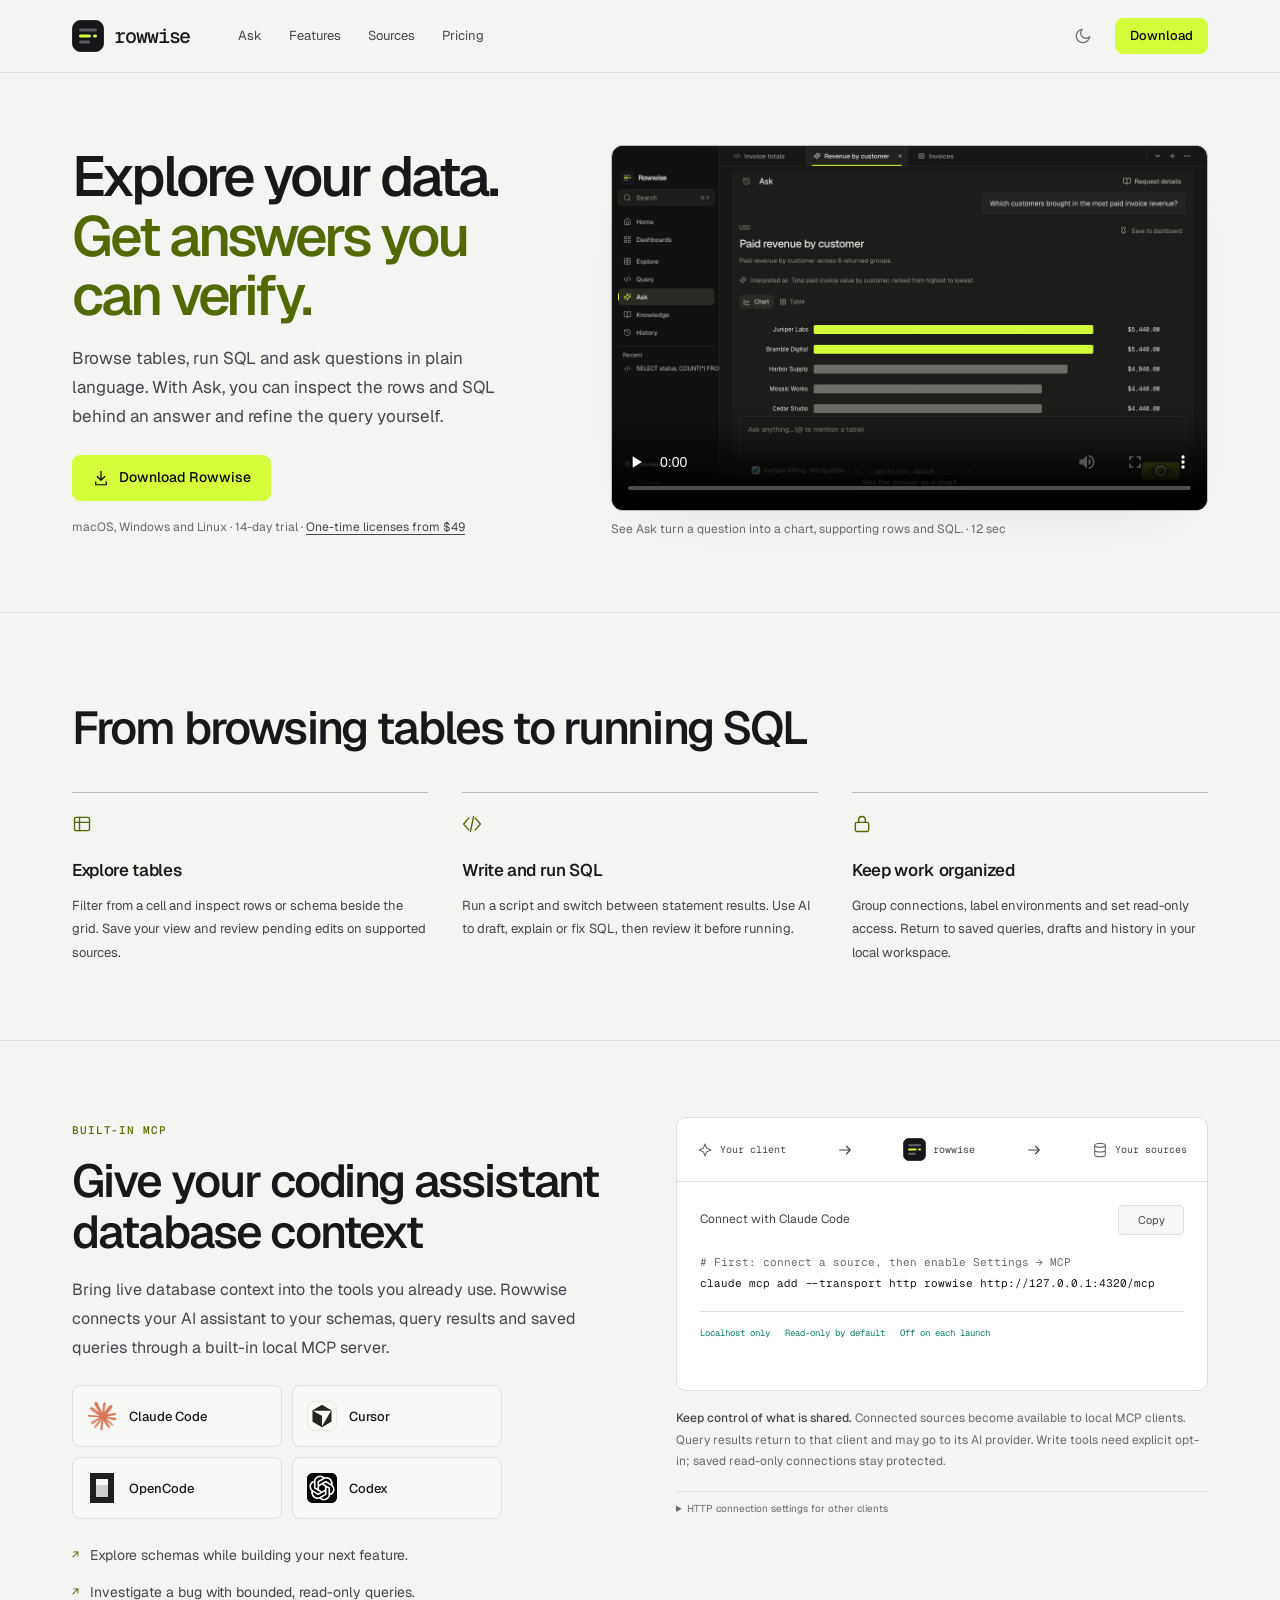
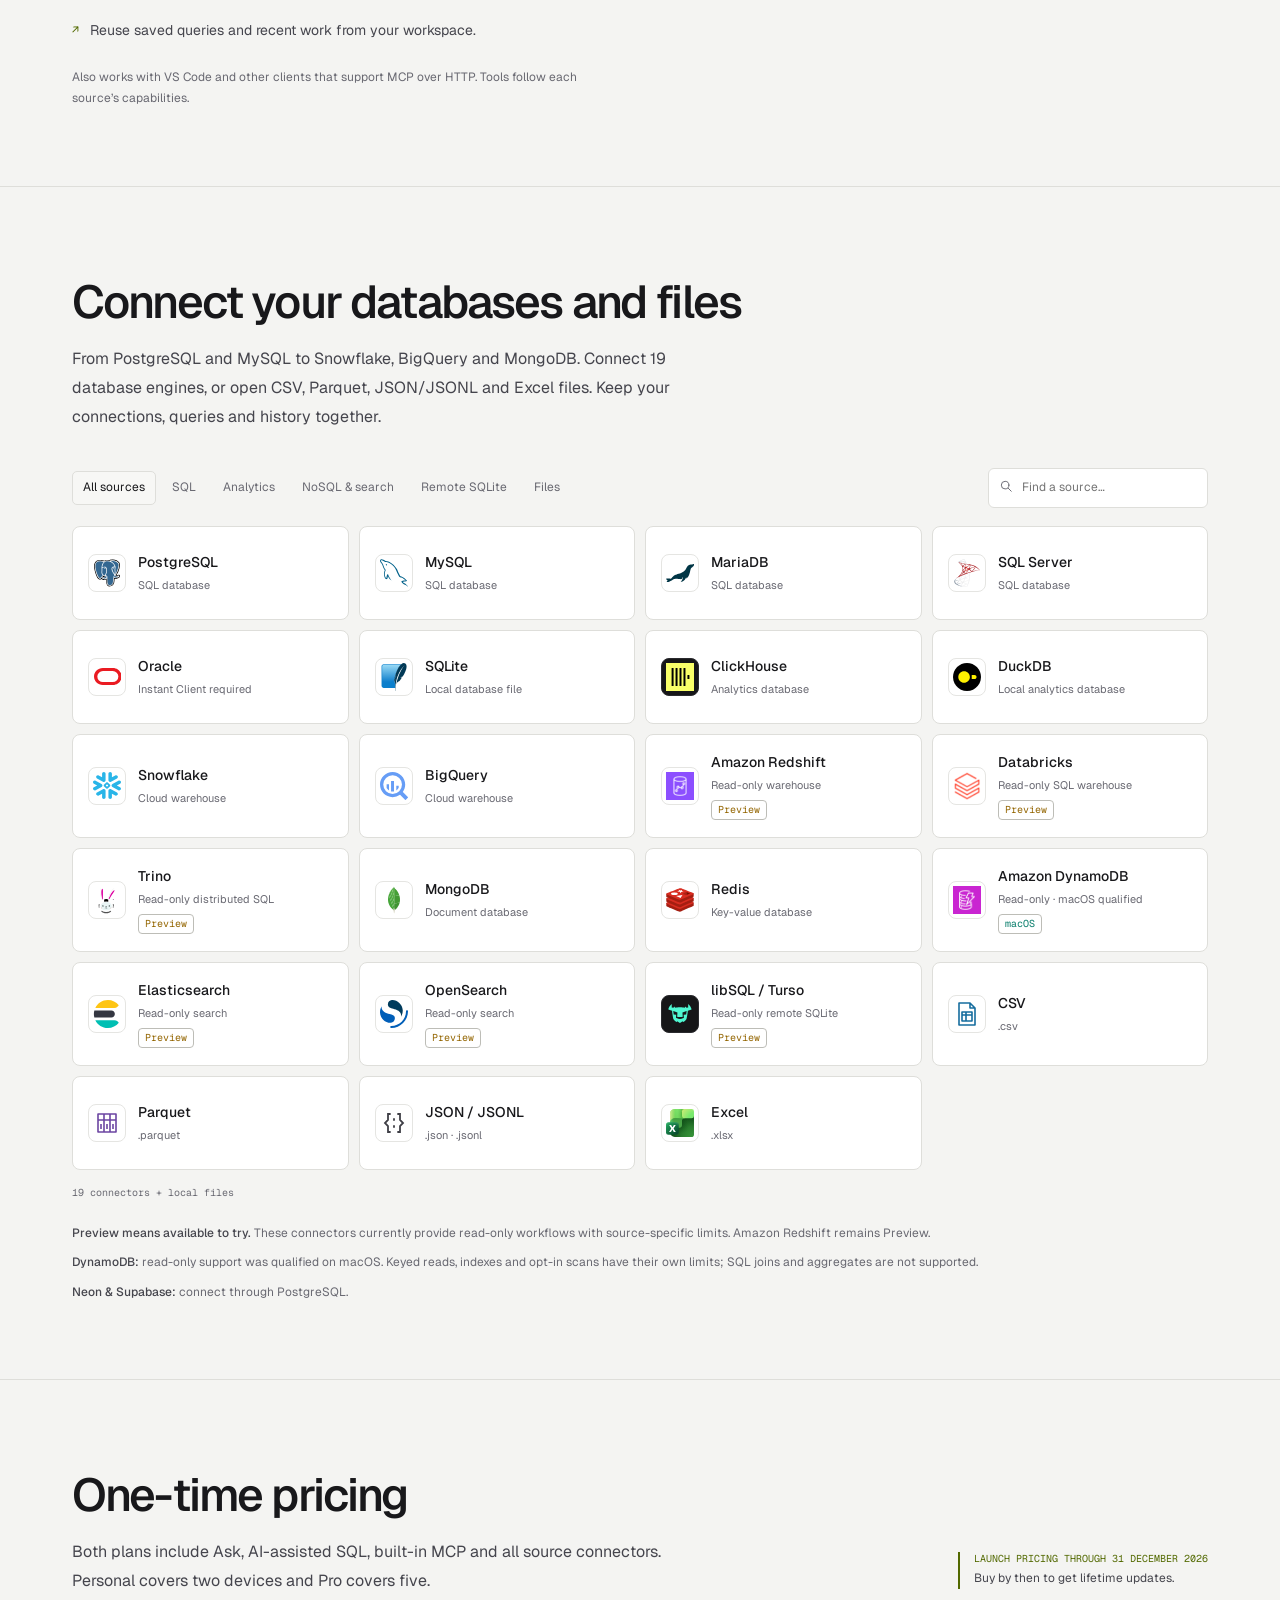
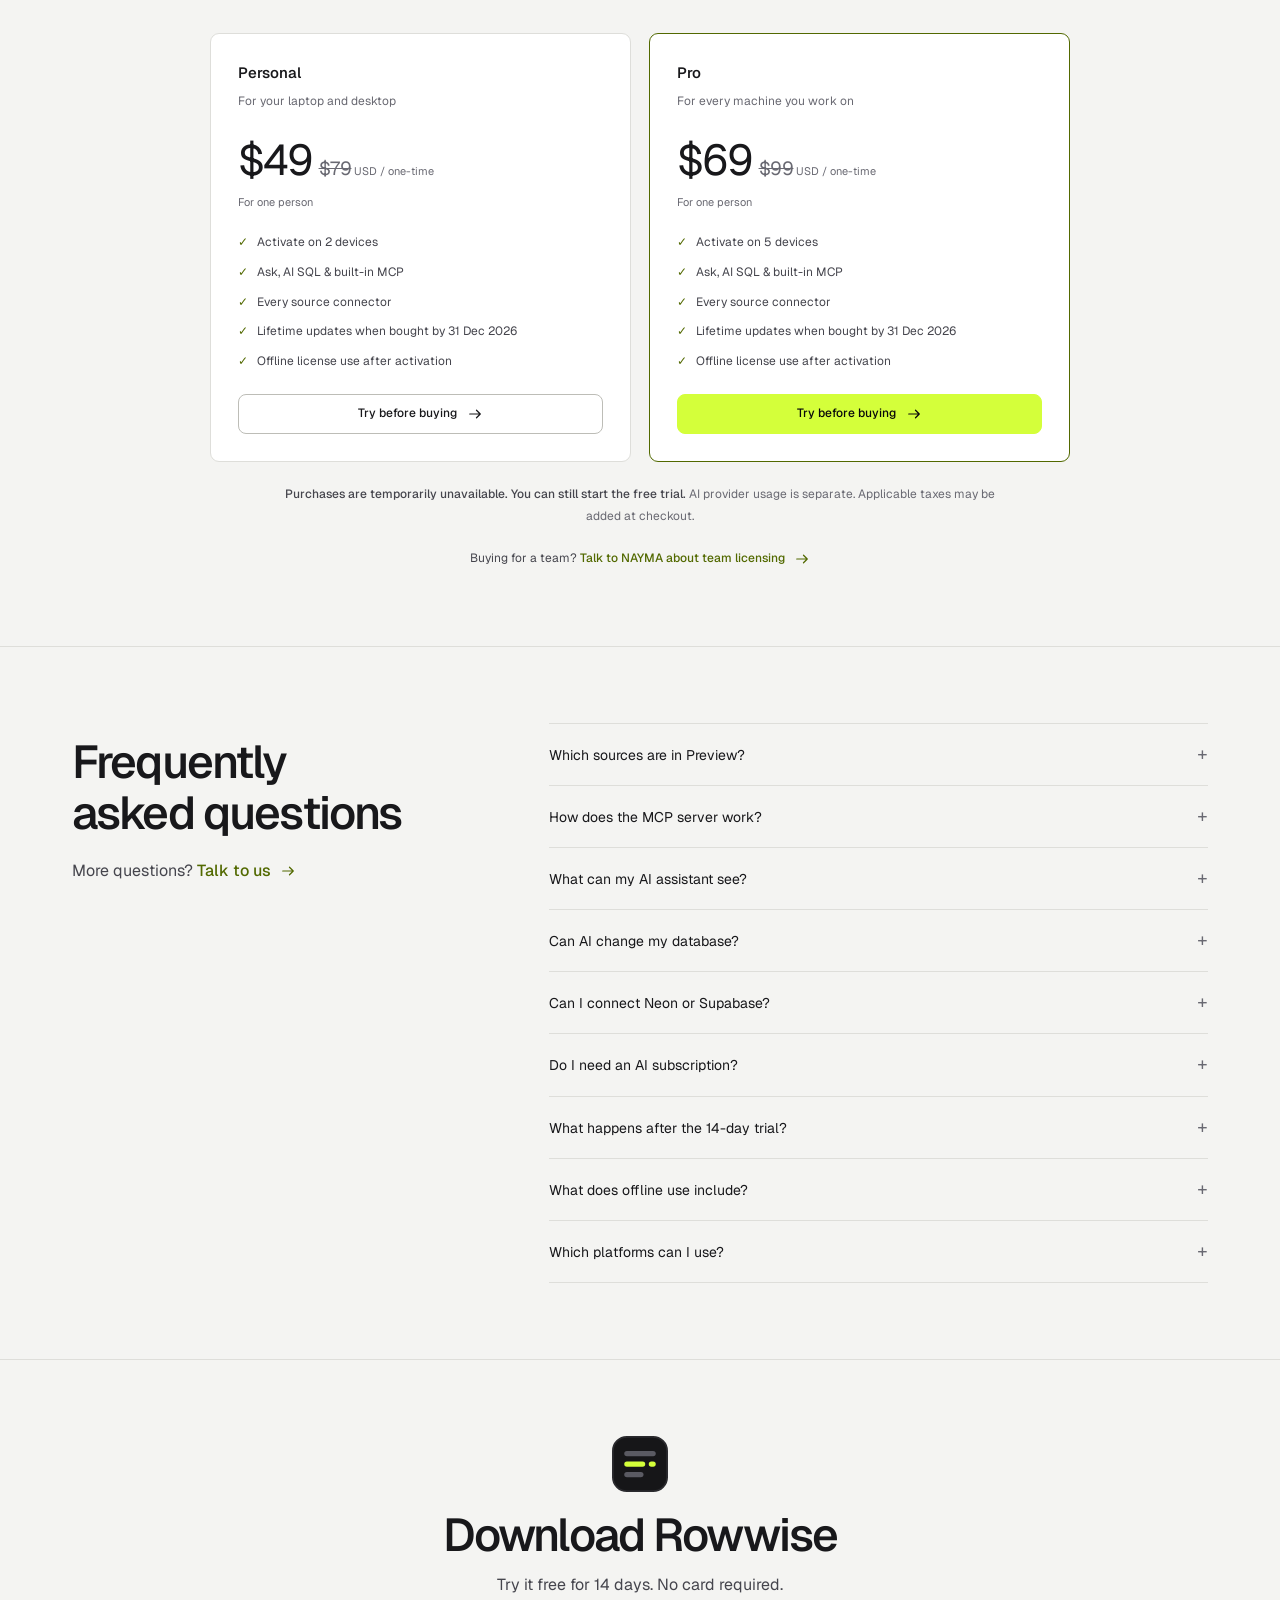
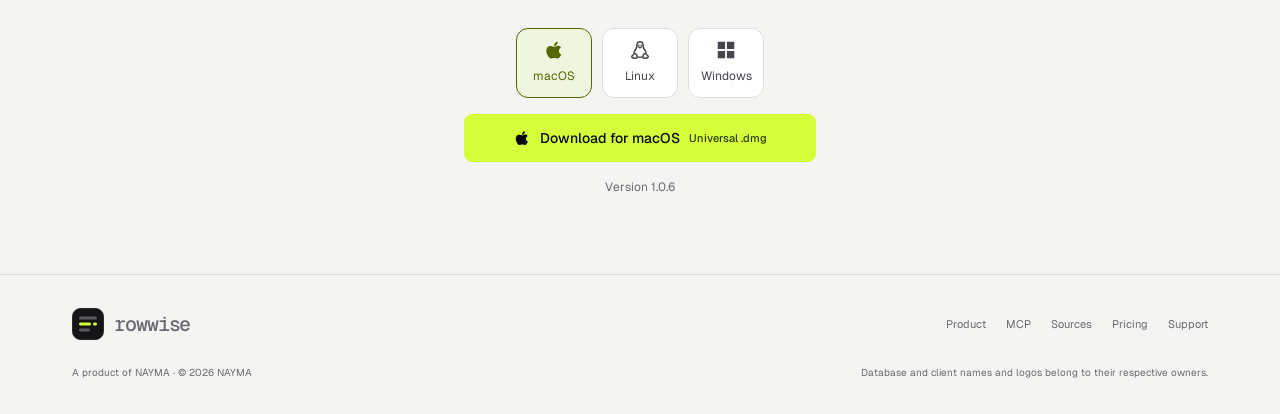
==== commit 156d23c0: "Show all sources and add a platform download picker" ====
--- a/index.html
+++ b/index.html
@@ -52,8 +52,8 @@
       href="https://fonts.googleapis.com/css2?family=Geist:wght@400;500;550;600;700&amp;family=Geist+Mono:wght@400;500;600&amp;display=swap"
       rel="stylesheet"
     />
-    <link rel="stylesheet" href="styles.css?v=53f1b02b86c6" />
-    <script src="script.js?v=c4ea1cd3b563" defer></script>
+    <link rel="stylesheet" href="styles.css?v=9793ba4ec5f9" />
+    <script src="script.js?v=d5fc7bd8ce85" defer></script>
     <script src="billing-config.js?v=92ca0e8623fe" defer></script>
     <script src="checkout.js?v=a35e40710782" defer></script>
   </head>
@@ -65,6 +65,25 @@
       </symbol>
       <symbol id="i-download" viewBox="0 0 24 24">
         <path d="M12 3v12m-5-5 5 5 5-5M5 17v4h14v-4" />
+      </symbol>
+      <symbol id="i-macos" viewBox="0 0 24 24">
+        <path
+          fill="currentColor"
+          stroke="none"
+          d="M16 3c.1 1.2-.4 2.4-1.1 3.2-.8.9-1.9 1.4-3 1.3 0-1.2.5-2.3 1.2-3.1.8-.9 1.8-1.4 2.9-1.4ZM20 17c-.7 1.6-2.4 4.4-4 4.4-1.3 0-1.7-.8-3.7-.8s-2.4.8-3.7.8c-1.6 0-3.3-2.7-4.1-4.4-1.6-3.6-.9-7.6 1.8-9 1.7-.9 3.1-.4 4.3.1.7.2 1.2.4 1.7.4s1-.2 1.6-.4c1.5-.6 3.8-1.4 5.7 1.2-3.1 1.8-2.8 6.3.4 7.7Z"
+        />
+      </symbol>
+      <symbol id="i-linux" viewBox="0 0 24 24">
+        <path
+          d="M5.4 16c0-2.4 1.2-4.1 2.4-5.7C9 8.7 8.4 7.4 8.7 5.6a3.4 3.4 0 0 1 6.6 0c.3 1.8-.3 3.1.9 4.7 1.2 1.6 2.4 3.3 2.4 5.7M8.8 19.2c2 .8 4.4.8 6.4 0M10.5 8.7l1.5.9 1.5-.9M10.6 6.7h.1m2.6 0h.1M8.8 19.2c-.2-1.8-1.1-3.3-2.5-3.3-1.2 0-1.5.9-1.8 1.5-.5.9-2 1-1.4 2.3.5 1.1 4.1 1.7 5.1 1.1.5-.3.7-.9.6-1.6Zm6.4 0c.2-1.8 1.1-3.3 2.5-3.3 1.2 0 1.5.9 1.8 1.5.5.9 2 1 1.4 2.3-.5 1.1-4.1 1.7-5.1 1.1-.5-.3-.7-.9-.6-1.6Z"
+        />
+      </symbol>
+      <symbol id="i-windows" viewBox="0 0 24 24">
+        <path
+          fill="currentColor"
+          stroke="none"
+          d="M3 3h8v8H3zm10 0h8v8h-8zM3 13h8v8H3zm10 0h8v8h-8z"
+        />
       </symbol>
       <symbol id="i-database" viewBox="0 0 24 24">
         <ellipse cx="12" cy="5" rx="8" ry="3" />
@@ -407,550 +426,541 @@
               Excel files. Keep your connections, queries and history together.
             </p>
           </div>
-          <details class="source-catalog">
-            <summary>Browse all sources and file formats</summary>
-            <div class="source-toolbar">
-              <div
-                class="source-filters"
-                role="group"
-                aria-label="Filter sources"
+          <div class="source-toolbar">
+            <div
+              class="source-filters"
+              role="group"
+              aria-label="Filter sources"
+            >
+              <button type="button" data-filter="all" aria-pressed="true">
+                All sources</button
+              ><button type="button" data-filter="sql" aria-pressed="false">
+                SQL</button
+              ><button
+                type="button"
+                data-filter="analytics"
+                aria-pressed="false"
               >
-                <button type="button" data-filter="all" aria-pressed="true">
-                  All sources</button
-                ><button type="button" data-filter="sql" aria-pressed="false">
-                  SQL</button
-                ><button
-                  type="button"
-                  data-filter="analytics"
-                  aria-pressed="false"
+                Analytics</button
+              ><button type="button" data-filter="nosql" aria-pressed="false">
+                NoSQL & search</button
+              ><button type="button" data-filter="remote" aria-pressed="false">
+                Remote SQLite</button
+              ><button type="button" data-filter="files" aria-pressed="false">
+                Files
+              </button>
+            </div>
+            <label class="source-search"
+              ><svg class="icon" aria-hidden="true">
+                <use href="#i-search" /></svg
+              ><span class="sr-only">Search sources</span
+              ><input
+                id="source-search"
+                type="search"
+                placeholder="Find a source…"
+                autocomplete="off"
+            /></label>
+          </div>
+          <div class="source-grid" id="source-grid">
+            <div
+              class="source-card"
+              data-source="postgres"
+              data-category="sql"
+              data-search="postgresql sql database"
+            >
+              <span class="source-icon" aria-hidden="true"
+                ><img
+                  src="assets/db/postgresql.svg?v=f220a436258e"
+                  width="28"
+                  height="28"
+                  alt=""
+                  loading="lazy"
+                  decoding="async"
+              /></span>
+              <div class="source-copy">
+                <div class="source-name">PostgreSQL</div>
+                <div class="source-detail">SQL database</div>
+              </div>
+            </div>
+            <div
+              class="source-card"
+              data-source="mysql"
+              data-category="sql"
+              data-search="mysql sql database"
+            >
+              <span class="source-icon" aria-hidden="true"
+                ><img
+                  src="assets/db/mysql.svg?v=f73fa5d6b9da"
+                  width="28"
+                  height="28"
+                  alt=""
+                  loading="lazy"
+                  decoding="async"
+              /></span>
+              <div class="source-copy">
+                <div class="source-name">MySQL</div>
+                <div class="source-detail">SQL database</div>
+              </div>
+            </div>
+            <div
+              class="source-card"
+              data-source="mariadb"
+              data-category="sql"
+              data-search="mariadb sql database"
+            >
+              <span class="source-icon" aria-hidden="true"
+                ><img
+                  src="assets/db/mariadb.svg?v=90f14c26b478"
+                  width="28"
+                  height="28"
+                  alt=""
+                  loading="lazy"
+                  decoding="async"
+              /></span>
+              <div class="source-copy">
+                <div class="source-name">MariaDB</div>
+                <div class="source-detail">SQL database</div>
+              </div>
+            </div>
+            <div
+              class="source-card"
+              data-source="sqlserver"
+              data-category="sql"
+              data-search="sql server sql database"
+            >
+              <span class="source-icon" aria-hidden="true"
+                ><img
+                  src="assets/db/sqlserver.svg?v=f52b63cb5ff8"
+                  width="28"
+                  height="28"
+                  alt=""
+                  loading="lazy"
+                  decoding="async"
+              /></span>
+              <div class="source-copy">
+                <div class="source-name">SQL Server</div>
+                <div class="source-detail">SQL database</div>
+              </div>
+            </div>
+            <div
+              class="source-card"
+              data-source="oracle"
+              data-category="sql"
+              data-search="oracle instant client required"
+            >
+              <span class="source-icon" aria-hidden="true"
+                ><img
+                  src="assets/db/oracle.svg?v=436d617a609b"
+                  width="28"
+                  height="28"
+                  alt=""
+                  loading="lazy"
+                  decoding="async"
+              /></span>
+              <div class="source-copy">
+                <div class="source-name">Oracle</div>
+                <div class="source-detail">Instant Client required</div>
+              </div>
+            </div>
+            <div
+              class="source-card"
+              data-source="sqlite"
+              data-category="sql"
+              data-search="sqlite local database file"
+            >
+              <span class="source-icon" aria-hidden="true"
+                ><img
+                  src="assets/db/sqlite.svg?v=2b91c30887d3"
+                  width="28"
+                  height="28"
+                  alt=""
+                  loading="lazy"
+                  decoding="async"
+              /></span>
+              <div class="source-copy">
+                <div class="source-name">SQLite</div>
+                <div class="source-detail">Local database file</div>
+              </div>
+            </div>
+            <div
+              class="source-card"
+              data-source="clickhouse"
+              data-category="analytics"
+              data-search="clickhouse analytics database"
+            >
+              <span class="source-icon source-icon--dark" aria-hidden="true"
+                ><img
+                  src="assets/db/clickhouse.svg?v=12cde67e9662"
+                  width="28"
+                  height="28"
+                  alt=""
+                  loading="lazy"
+                  decoding="async"
+              /></span>
+              <div class="source-copy">
+                <div class="source-name">ClickHouse</div>
+                <div class="source-detail">Analytics database</div>
+              </div>
+            </div>
+            <div
+              class="source-card"
+              data-source="duckdb"
+              data-category="analytics"
+              data-search="duckdb local analytics database"
+            >
+              <span class="source-icon" aria-hidden="true"
+                ><img
+                  src="assets/db/duckdb.svg?v=06be219668a4"
+                  width="28"
+                  height="28"
+                  alt=""
+                  loading="lazy"
+                  decoding="async"
+              /></span>
+              <div class="source-copy">
+                <div class="source-name">DuckDB</div>
+                <div class="source-detail">Local analytics database</div>
+              </div>
+            </div>
+            <div
+              class="source-card"
+              data-source="snowflake"
+              data-category="analytics"
+              data-search="snowflake cloud warehouse"
+            >
+              <span class="source-icon" aria-hidden="true"
+                ><img
+                  src="assets/db/snowflake.svg?v=49ac685600ec"
+                  width="28"
+                  height="28"
+                  alt=""
+                  loading="lazy"
+                  decoding="async"
+              /></span>
+              <div class="source-copy">
+                <div class="source-name">Snowflake</div>
+                <div class="source-detail">Cloud warehouse</div>
+              </div>
+            </div>
+            <div
+              class="source-card"
+              data-source="bigquery"
+              data-category="analytics"
+              data-search="bigquery cloud warehouse"
+            >
+              <span class="source-icon" aria-hidden="true"
+                ><img
+                  src="assets/db/bigquery.svg?v=a26f6aafc25b"
+                  width="28"
+                  height="28"
+                  alt=""
+                  loading="lazy"
+                  decoding="async"
+              /></span>
+              <div class="source-copy">
+                <div class="source-name">BigQuery</div>
+                <div class="source-detail">Cloud warehouse</div>
+              </div>
+            </div>
+            <div
+              class="source-card"
+              data-source="redshift"
+              data-category="analytics"
+              data-search="amazon redshift read-only warehouse"
+            >
+              <span class="source-icon" aria-hidden="true"
+                ><img
+                  src="assets/db/redshift.png?v=36e927335d93"
+                  width="28"
+                  height="28"
+                  alt=""
+                  loading="lazy"
+                  decoding="async"
+              /></span>
+              <div class="source-copy">
+                <div class="source-name">Amazon Redshift</div>
+                <div class="source-detail">Read-only warehouse</div>
+                <span class="source-badge">Preview</span>
+              </div>
+            </div>
+            <div
+              class="source-card"
+              data-source="databricks"
+              data-category="analytics"
+              data-search="databricks read-only sql warehouse"
+            >
+              <span class="source-icon" aria-hidden="true"
+                ><img
+                  src="assets/db/databricks.png?v=ecd81329dd99"
+                  width="28"
+                  height="28"
+                  alt=""
+                  loading="lazy"
+                  decoding="async"
+              /></span>
+              <div class="source-copy">
+                <div class="source-name">Databricks</div>
+                <div class="source-detail">Read-only SQL warehouse</div>
+                <span class="source-badge">Preview</span>
+              </div>
+            </div>
+            <div
+              class="source-card"
+              data-source="trino"
+              data-category="analytics"
+              data-search="trino read-only distributed sql"
+            >
+              <span class="source-icon" aria-hidden="true"
+                ><img
+                  src="assets/db/trino.svg?v=d1dd40046704"
+                  width="28"
+                  height="28"
+                  alt=""
+                  loading="lazy"
+                  decoding="async"
+              /></span>
+              <div class="source-copy">
+                <div class="source-name">Trino</div>
+                <div class="source-detail">Read-only distributed SQL</div>
+                <span class="source-badge">Preview</span>
+              </div>
+            </div>
+            <div
+              class="source-card"
+              data-source="mongodb"
+              data-category="nosql"
+              data-search="mongodb document database"
+            >
+              <span class="source-icon" aria-hidden="true"
+                ><img
+                  src="assets/db/mongodb.svg?v=d9f2bf704126"
+                  width="28"
+                  height="28"
+                  alt=""
+                  loading="lazy"
+                  decoding="async"
+              /></span>
+              <div class="source-copy">
+                <div class="source-name">MongoDB</div>
+                <div class="source-detail">Document database</div>
+              </div>
+            </div>
+            <div
+              class="source-card"
+              data-source="redis"
+              data-category="nosql"
+              data-search="redis key-value database"
+            >
+              <span class="source-icon" aria-hidden="true"
+                ><img
+                  src="assets/db/redis.svg?v=4707378b1908"
+                  width="28"
+                  height="28"
+                  alt=""
+                  loading="lazy"
+                  decoding="async"
+              /></span>
+              <div class="source-copy">
+                <div class="source-name">Redis</div>
+                <div class="source-detail">Key-value database</div>
+              </div>
+            </div>
+            <div
+              class="source-card"
+              data-source="dynamodb"
+              data-category="nosql"
+              data-search="amazon dynamodb read-only · macos qualified"
+            >
+              <span class="source-icon" aria-hidden="true"
+                ><img
+                  src="assets/db/dynamodb.png?v=e15ee090401a"
+                  width="28"
+                  height="28"
+                  alt=""
+                  loading="lazy"
+                  decoding="async"
+              /></span>
+              <div class="source-copy">
+                <div class="source-name">Amazon DynamoDB</div>
+                <div class="source-detail">Read-only · macOS qualified</div>
+                <span class="source-badge qualified">macOS</span>
+              </div>
+            </div>
+            <div
+              class="source-card"
+              data-source="elasticsearch"
+              data-category="nosql"
+              data-search="elasticsearch read-only search"
+            >
+              <span class="source-icon" aria-hidden="true"
+                ><img
+                  src="assets/db/elasticsearch.svg?v=7efc44ea67ea"
+                  width="28"
+                  height="28"
+                  alt=""
+                  loading="lazy"
+                  decoding="async"
+              /></span>
+              <div class="source-copy">
+                <div class="source-name">Elasticsearch</div>
+                <div class="source-detail">Read-only search</div>
+                <span class="source-badge">Preview</span>
+              </div>
+            </div>
+            <div
+              class="source-card"
+              data-source="opensearch"
+              data-category="nosql"
+              data-search="opensearch read-only search"
+            >
+              <span class="source-icon" aria-hidden="true"
+                ><img
+                  src="assets/db/opensearch.svg?v=d89d0555a75f"
+                  width="28"
+                  height="28"
+                  alt=""
+                  loading="lazy"
+                  decoding="async"
+              /></span>
+              <div class="source-copy">
+                <div class="source-name">OpenSearch</div>
+                <div class="source-detail">Read-only search</div>
+                <span class="source-badge">Preview</span>
+              </div>
+            </div>
+            <div
+              class="source-card"
+              data-source="libsql"
+              data-category="remote"
+              data-search="libsql / turso read-only remote sqlite"
+            >
+              <span class="source-icon source-icon--dark" aria-hidden="true"
+                ><img
+                  src="assets/db/turso.svg?v=1f79806b29a7"
+                  width="28"
+                  height="28"
+                  alt=""
+                  loading="lazy"
+                  decoding="async"
+              /></span>
+              <div class="source-copy">
+                <div class="source-name">libSQL / Turso</div>
+                <div class="source-detail">Read-only remote SQLite</div>
+                <span class="source-badge">Preview</span>
+              </div>
+            </div>
+            <div
+              class="source-card"
+              data-source="file-csv"
+              data-category="files"
+              data-search="csv comma separated values flat files"
+            >
+              <span class="source-icon source-icon--csv" aria-hidden="true"
+                ><svg
+                  viewBox="0 0 28 28"
+                  fill="none"
+                  stroke="currentColor"
+                  stroke-width="1.6"
+                  stroke-linejoin="round"
                 >
-                  Analytics</button
-                ><button type="button" data-filter="nosql" aria-pressed="false">
-                  NoSQL & search</button
-                ><button
-                  type="button"
-                  data-filter="remote"
-                  aria-pressed="false"
+                  <path d="M17 3H6v22h16V8l-5-5Zm0 0v5h5" />
+                  <path d="M9 12h10v9H9zM9 15h10M13 12v9" /></svg
+              ></span>
+              <div class="source-copy">
+                <div class="source-name">CSV</div>
+                <div class="source-detail">.csv</div>
+              </div>
+            </div>
+            <div
+              class="source-card"
+              data-source="file-parquet"
+              data-category="files"
+              data-search="parquet columnar data files"
+            >
+              <span class="source-icon source-icon--parquet" aria-hidden="true"
+                ><svg
+                  viewBox="0 0 28 28"
+                  fill="none"
+                  stroke="currentColor"
+                  stroke-width="1.6"
+                  stroke-linejoin="round"
                 >
-                  Remote SQLite</button
-                ><button type="button" data-filter="files" aria-pressed="false">
-                  Files
-                </button>
-              </div>
-              <label class="source-search"
-                ><svg class="icon" aria-hidden="true">
-                  <use href="#i-search" /></svg
-                ><span class="sr-only">Search sources</span
-                ><input
-                  id="source-search"
-                  type="search"
-                  placeholder="Find a source…"
-                  autocomplete="off"
-              /></label>
-            </div>
-            <div class="source-grid" id="source-grid">
-              <div
-                class="source-card"
-                data-source="postgres"
-                data-category="sql"
-                data-search="postgresql sql database"
-              >
-                <span class="source-icon" aria-hidden="true"
-                  ><img
-                    src="assets/db/postgresql.svg?v=f220a436258e"
-                    width="28"
-                    height="28"
-                    alt=""
-                    loading="lazy"
-                    decoding="async"
-                /></span>
-                <div class="source-copy">
-                  <div class="source-name">PostgreSQL</div>
-                  <div class="source-detail">SQL database</div>
-                </div>
-              </div>
-              <div
-                class="source-card"
-                data-source="mysql"
-                data-category="sql"
-                data-search="mysql sql database"
-              >
-                <span class="source-icon" aria-hidden="true"
-                  ><img
-                    src="assets/db/mysql.svg?v=f73fa5d6b9da"
-                    width="28"
-                    height="28"
-                    alt=""
-                    loading="lazy"
-                    decoding="async"
-                /></span>
-                <div class="source-copy">
-                  <div class="source-name">MySQL</div>
-                  <div class="source-detail">SQL database</div>
-                </div>
-              </div>
-              <div
-                class="source-card"
-                data-source="mariadb"
-                data-category="sql"
-                data-search="mariadb sql database"
-              >
-                <span class="source-icon" aria-hidden="true"
-                  ><img
-                    src="assets/db/mariadb.svg?v=90f14c26b478"
-                    width="28"
-                    height="28"
-                    alt=""
-                    loading="lazy"
-                    decoding="async"
-                /></span>
-                <div class="source-copy">
-                  <div class="source-name">MariaDB</div>
-                  <div class="source-detail">SQL database</div>
-                </div>
-              </div>
-              <div
-                class="source-card"
-                data-source="sqlserver"
-                data-category="sql"
-                data-search="sql server sql database"
-              >
-                <span class="source-icon" aria-hidden="true"
-                  ><img
-                    src="assets/db/sqlserver.svg?v=f52b63cb5ff8"
-                    width="28"
-                    height="28"
-                    alt=""
-                    loading="lazy"
-                    decoding="async"
-                /></span>
-                <div class="source-copy">
-                  <div class="source-name">SQL Server</div>
-                  <div class="source-detail">SQL database</div>
-                </div>
-              </div>
-              <div
-                class="source-card"
-                data-source="oracle"
-                data-category="sql"
-                data-search="oracle instant client required"
-              >
-                <span class="source-icon" aria-hidden="true"
-                  ><img
-                    src="assets/db/oracle.svg?v=436d617a609b"
-                    width="28"
-                    height="28"
-                    alt=""
-                    loading="lazy"
-                    decoding="async"
-                /></span>
-                <div class="source-copy">
-                  <div class="source-name">Oracle</div>
-                  <div class="source-detail">Instant Client required</div>
-                </div>
-              </div>
-              <div
-                class="source-card"
-                data-source="sqlite"
-                data-category="sql"
-                data-search="sqlite local database file"
-              >
-                <span class="source-icon" aria-hidden="true"
-                  ><img
-                    src="assets/db/sqlite.svg?v=2b91c30887d3"
-                    width="28"
-                    height="28"
-                    alt=""
-                    loading="lazy"
-                    decoding="async"
-                /></span>
-                <div class="source-copy">
-                  <div class="source-name">SQLite</div>
-                  <div class="source-detail">Local database file</div>
-                </div>
-              </div>
-              <div
-                class="source-card"
-                data-source="clickhouse"
-                data-category="analytics"
-                data-search="clickhouse analytics database"
-              >
-                <span class="source-icon source-icon--dark" aria-hidden="true"
-                  ><img
-                    src="assets/db/clickhouse.svg?v=12cde67e9662"
-                    width="28"
-                    height="28"
-                    alt=""
-                    loading="lazy"
-                    decoding="async"
-                /></span>
-                <div class="source-copy">
-                  <div class="source-name">ClickHouse</div>
-                  <div class="source-detail">Analytics database</div>
-                </div>
-              </div>
-              <div
-                class="source-card"
-                data-source="duckdb"
-                data-category="analytics"
-                data-search="duckdb local analytics database"
-              >
-                <span class="source-icon" aria-hidden="true"
-                  ><img
-                    src="assets/db/duckdb.svg?v=06be219668a4"
-                    width="28"
-                    height="28"
-                    alt=""
-                    loading="lazy"
-                    decoding="async"
-                /></span>
-                <div class="source-copy">
-                  <div class="source-name">DuckDB</div>
-                  <div class="source-detail">Local analytics database</div>
-                </div>
-              </div>
-              <div
-                class="source-card"
-                data-source="snowflake"
-                data-category="analytics"
-                data-search="snowflake cloud warehouse"
-              >
-                <span class="source-icon" aria-hidden="true"
-                  ><img
-                    src="assets/db/snowflake.svg?v=49ac685600ec"
-                    width="28"
-                    height="28"
-                    alt=""
-                    loading="lazy"
-                    decoding="async"
-                /></span>
-                <div class="source-copy">
-                  <div class="source-name">Snowflake</div>
-                  <div class="source-detail">Cloud warehouse</div>
-                </div>
-              </div>
-              <div
-                class="source-card"
-                data-source="bigquery"
-                data-category="analytics"
-                data-search="bigquery cloud warehouse"
-              >
-                <span class="source-icon" aria-hidden="true"
-                  ><img
-                    src="assets/db/bigquery.svg?v=a26f6aafc25b"
-                    width="28"
-                    height="28"
-                    alt=""
-                    loading="lazy"
-                    decoding="async"
-                /></span>
-                <div class="source-copy">
-                  <div class="source-name">BigQuery</div>
-                  <div class="source-detail">Cloud warehouse</div>
-                </div>
-              </div>
-              <div
-                class="source-card"
-                data-source="redshift"
-                data-category="analytics"
-                data-search="amazon redshift read-only warehouse"
-              >
-                <span class="source-icon" aria-hidden="true"
-                  ><img
-                    src="assets/db/redshift.png?v=36e927335d93"
-                    width="28"
-                    height="28"
-                    alt=""
-                    loading="lazy"
-                    decoding="async"
-                /></span>
-                <div class="source-copy">
-                  <div class="source-name">Amazon Redshift</div>
-                  <div class="source-detail">Read-only warehouse</div>
-                  <span class="source-badge">Preview</span>
-                </div>
-              </div>
-              <div
-                class="source-card"
-                data-source="databricks"
-                data-category="analytics"
-                data-search="databricks read-only sql warehouse"
-              >
-                <span class="source-icon" aria-hidden="true"
-                  ><img
-                    src="assets/db/databricks.png?v=ecd81329dd99"
-                    width="28"
-                    height="28"
-                    alt=""
-                    loading="lazy"
-                    decoding="async"
-                /></span>
-                <div class="source-copy">
-                  <div class="source-name">Databricks</div>
-                  <div class="source-detail">Read-only SQL warehouse</div>
-                  <span class="source-badge">Preview</span>
-                </div>
-              </div>
-              <div
-                class="source-card"
-                data-source="trino"
-                data-category="analytics"
-                data-search="trino read-only distributed sql"
-              >
-                <span class="source-icon" aria-hidden="true"
-                  ><img
-                    src="assets/db/trino.svg?v=d1dd40046704"
-                    width="28"
-                    height="28"
-                    alt=""
-                    loading="lazy"
-                    decoding="async"
-                /></span>
-                <div class="source-copy">
-                  <div class="source-name">Trino</div>
-                  <div class="source-detail">Read-only distributed SQL</div>
-                  <span class="source-badge">Preview</span>
-                </div>
-              </div>
-              <div
-                class="source-card"
-                data-source="mongodb"
-                data-category="nosql"
-                data-search="mongodb document database"
-              >
-                <span class="source-icon" aria-hidden="true"
-                  ><img
-                    src="assets/db/mongodb.svg?v=d9f2bf704126"
-                    width="28"
-                    height="28"
-                    alt=""
-                    loading="lazy"
-                    decoding="async"
-                /></span>
-                <div class="source-copy">
-                  <div class="source-name">MongoDB</div>
-                  <div class="source-detail">Document database</div>
-                </div>
-              </div>
-              <div
-                class="source-card"
-                data-source="redis"
-                data-category="nosql"
-                data-search="redis key-value database"
-              >
-                <span class="source-icon" aria-hidden="true"
-                  ><img
-                    src="assets/db/redis.svg?v=4707378b1908"
-                    width="28"
-                    height="28"
-                    alt=""
-                    loading="lazy"
-                    decoding="async"
-                /></span>
-                <div class="source-copy">
-                  <div class="source-name">Redis</div>
-                  <div class="source-detail">Key-value database</div>
-                </div>
-              </div>
-              <div
-                class="source-card"
-                data-source="dynamodb"
-                data-category="nosql"
-                data-search="amazon dynamodb read-only · macos qualified"
-              >
-                <span class="source-icon" aria-hidden="true"
-                  ><img
-                    src="assets/db/dynamodb.png?v=e15ee090401a"
-                    width="28"
-                    height="28"
-                    alt=""
-                    loading="lazy"
-                    decoding="async"
-                /></span>
-                <div class="source-copy">
-                  <div class="source-name">Amazon DynamoDB</div>
-                  <div class="source-detail">Read-only · macOS qualified</div>
-                  <span class="source-badge qualified">macOS</span>
-                </div>
-              </div>
-              <div
-                class="source-card"
-                data-source="elasticsearch"
-                data-category="nosql"
-                data-search="elasticsearch read-only search"
-              >
-                <span class="source-icon" aria-hidden="true"
-                  ><img
-                    src="assets/db/elasticsearch.svg?v=7efc44ea67ea"
-                    width="28"
-                    height="28"
-                    alt=""
-                    loading="lazy"
-                    decoding="async"
-                /></span>
-                <div class="source-copy">
-                  <div class="source-name">Elasticsearch</div>
-                  <div class="source-detail">Read-only search</div>
-                  <span class="source-badge">Preview</span>
-                </div>
-              </div>
-              <div
-                class="source-card"
-                data-source="opensearch"
-                data-category="nosql"
-                data-search="opensearch read-only search"
-              >
-                <span class="source-icon" aria-hidden="true"
-                  ><img
-                    src="assets/db/opensearch.svg?v=d89d0555a75f"
-                    width="28"
-                    height="28"
-                    alt=""
-                    loading="lazy"
-                    decoding="async"
-                /></span>
-                <div class="source-copy">
-                  <div class="source-name">OpenSearch</div>
-                  <div class="source-detail">Read-only search</div>
-                  <span class="source-badge">Preview</span>
-                </div>
-              </div>
-              <div
-                class="source-card"
-                data-source="libsql"
-                data-category="remote"
-                data-search="libsql / turso read-only remote sqlite"
-              >
-                <span class="source-icon source-icon--dark" aria-hidden="true"
-                  ><img
-                    src="assets/db/turso.svg?v=1f79806b29a7"
-                    width="28"
-                    height="28"
-                    alt=""
-                    loading="lazy"
-                    decoding="async"
-                /></span>
-                <div class="source-copy">
-                  <div class="source-name">libSQL / Turso</div>
-                  <div class="source-detail">Read-only remote SQLite</div>
-                  <span class="source-badge">Preview</span>
-                </div>
-              </div>
-              <div
-                class="source-card"
-                data-source="file-csv"
-                data-category="files"
-                data-search="csv comma separated values flat files"
-              >
-                <span class="source-icon source-icon--csv" aria-hidden="true"
-                  ><svg
-                    viewBox="0 0 28 28"
-                    fill="none"
-                    stroke="currentColor"
-                    stroke-width="1.6"
-                    stroke-linejoin="round"
-                  >
-                    <path d="M17 3H6v22h16V8l-5-5Zm0 0v5h5" />
-                    <path d="M9 12h10v9H9zM9 15h10M13 12v9" /></svg
-                ></span>
-                <div class="source-copy">
-                  <div class="source-name">CSV</div>
-                  <div class="source-detail">.csv</div>
-                </div>
-              </div>
-              <div
-                class="source-card"
-                data-source="file-parquet"
-                data-category="files"
-                data-search="parquet columnar data files"
-              >
-                <span
-                  class="source-icon source-icon--parquet"
-                  aria-hidden="true"
-                  ><svg
-                    viewBox="0 0 28 28"
-                    fill="none"
-                    stroke="currentColor"
-                    stroke-width="1.6"
-                    stroke-linejoin="round"
-                  >
-                    <path d="M5 5h18v18H5zM5 11h18M11 5v18M17 5v18" />
-                    <path d="M8 15v5M14 15v5M20 15v5" /></svg
-                ></span>
-                <div class="source-copy">
-                  <div class="source-name">Parquet</div>
-                  <div class="source-detail">.parquet</div>
-                </div>
-              </div>
-              <div
-                class="source-card"
-                data-source="file-json"
-                data-category="files"
-                data-search="json jsonl structured records data files"
-              >
-                <span class="source-icon source-icon--json" aria-hidden="true"
-                  ><svg
-                    viewBox="0 0 28 28"
-                    fill="none"
-                    stroke="currentColor"
-                    stroke-width="1.8"
-                    stroke-linecap="round"
-                  >
-                    <path
-                      d="M10 5H8v6l-3 3 3 3v6h2M18 5h2v6l3 3-3 3v6h-2M14 10v1M14 17v1"
-                    /></svg
-                ></span>
-                <div class="source-copy">
-                  <div class="source-name">JSON / JSONL</div>
-                  <div class="source-detail">.json · .jsonl</div>
-                </div>
-              </div>
-              <div
-                class="source-card"
-                data-source="file-excel"
-                data-category="files"
-                data-search="excel xlsx spreadsheet workbook worksheet files"
-              >
-                <span class="source-icon" aria-hidden="true"
-                  ><img
-                    src="assets/files/excel.svg?v=5bc26d575883"
-                    alt=""
-                    width="28"
-                    height="28"
-                    loading="lazy"
-                    decoding="async"
-                /></span>
-                <div class="source-copy">
-                  <div class="source-name">Excel</div>
-                  <div class="source-detail">.xlsx</div>
-                </div>
-              </div>
-            </div>
-            <p class="source-empty" id="source-empty" hidden>
-              No sources match. Try another name or choose All sources.
+                  <path d="M5 5h18v18H5zM5 11h18M11 5v18M17 5v18" />
+                  <path d="M8 15v5M14 15v5M20 15v5" /></svg
+              ></span>
+              <div class="source-copy">
+                <div class="source-name">Parquet</div>
+                <div class="source-detail">.parquet</div>
+              </div>
+            </div>
+            <div
+              class="source-card"
+              data-source="file-json"
+              data-category="files"
+              data-search="json jsonl structured records data files"
+            >
+              <span class="source-icon source-icon--json" aria-hidden="true"
+                ><svg
+                  viewBox="0 0 28 28"
+                  fill="none"
+                  stroke="currentColor"
+                  stroke-width="1.8"
+                  stroke-linecap="round"
+                >
+                  <path
+                    d="M10 5H8v6l-3 3 3 3v6h2M18 5h2v6l3 3-3 3v6h-2M14 10v1M14 17v1"
+                  /></svg
+              ></span>
+              <div class="source-copy">
+                <div class="source-name">JSON / JSONL</div>
+                <div class="source-detail">.json · .jsonl</div>
+              </div>
+            </div>
+            <div
+              class="source-card"
+              data-source="file-excel"
+              data-category="files"
+              data-search="excel xlsx spreadsheet workbook worksheet files"
+            >
+              <span class="source-icon" aria-hidden="true"
+                ><img
+                  src="assets/files/excel.svg?v=5bc26d575883"
+                  alt=""
+                  width="28"
+                  height="28"
+                  loading="lazy"
+                  decoding="async"
+              /></span>
+              <div class="source-copy">
+                <div class="source-name">Excel</div>
+                <div class="source-detail">.xlsx</div>
+              </div>
+            </div>
+          </div>
+          <p class="source-empty" id="source-empty" hidden>
+            No sources match. Try another name or choose All sources.
+          </p>
+          <p
+            class="source-count"
+            id="source-count"
+            role="status"
+            aria-live="polite"
+          >
+            19 connectors + local files
+          </p>
+          <div class="source-notes">
+            <p>
+              <b>Preview means available to try.</b> These connectors currently
+              provide read-only workflows with source-specific limits. Amazon
+              Redshift remains Preview.
             </p>
-            <p
-              class="source-count"
-              id="source-count"
-              role="status"
-              aria-live="polite"
-            >
-              19 connectors + local files
+            <p>
+              <b>DynamoDB:</b> read-only support was qualified on macOS. Keyed
+              reads, indexes and opt-in scans have their own limits; SQL joins
+              and aggregates are not supported.
             </p>
-            <div class="source-notes">
-              <p>
-                <b>Preview means available to try.</b> These connectors
-                currently provide read-only workflows with source-specific
-                limits. Amazon Redshift remains Preview.
-              </p>
-              <p>
-                <b>DynamoDB:</b> read-only support was qualified on macOS. Keyed
-                reads, indexes and opt-in scans have their own limits; SQL joins
-                and aggregates are not supported.
-              </p>
-              <p><b>Neon &amp; Supabase:</b> connect through PostgreSQL.</p>
-            </div>
-          </details>
+            <p><b>Neon &amp; Supabase:</b> connect through PostgreSQL.</p>
+          </div>
         </div>
       </section>
       <section class="page-section" id="pricing">
@@ -1162,34 +1172,93 @@
       </section>
       <section class="page-section download" id="download">
         <div class="wrap">
-          <h2>Download Rowwise 1.0.6</h2>
+          <img
+            class="download-mark"
+            src="assets/brand/rowwise-mark.svg"
+            width="56"
+            height="56"
+            alt=""
+          />
+          <h2>Download Rowwise</h2>
           <p class="section-lede">Try it free for 14 days. No card required.</p>
-          <div class="platform-grid">
-            <div class="platform">
-              <a
-                class="btn btn-primary"
-                href="https://objectstorage.me-jeddah-1.oraclecloud.com/n/axsovnm3ueka/b/rowwise-releases/o/stable%2Frowwise-macos.dmg"
-                >Download for macOS</a
-              >
-              <p>Apple silicon &amp; Intel · Signed and notarized</p>
-            </div>
-            <div class="platform">
-              <a
-                class="btn"
-                href="https://objectstorage.me-jeddah-1.oraclecloud.com/n/axsovnm3ueka/b/rowwise-releases/o/releases%2F1.0.6%2Frowwise_1.0.6_x64-setup.exe"
-                >Download for Windows</a
-              >
-              <p>x64 · Setup installer</p>
-            </div>
-            <div class="platform">
-              <a
-                class="btn"
-                href="https://objectstorage.me-jeddah-1.oraclecloud.com/n/axsovnm3ueka/b/rowwise-releases/o/releases%2F1.0.6%2Frowwise_1.0.6_amd64.AppImage"
-                >Download for Linux</a
-              >
-              <p>x86-64 · AppImage</p>
-            </div>
-          </div>
+          <fieldset class="platform-picker" id="platform-picker" hidden>
+            <legend class="sr-only">Choose your operating system</legend>
+            <label class="platform-option">
+              <input
+                class="sr-only"
+                type="radio"
+                name="download-platform"
+                value="macos"
+                checked
+              />
+              <span class="platform-tile">
+                <svg class="icon" aria-hidden="true">
+                  <use href="#i-macos" />
+                </svg>
+                macOS
+              </span>
+            </label>
+            <label class="platform-option">
+              <input
+                class="sr-only"
+                type="radio"
+                name="download-platform"
+                value="linux"
+              />
+              <span class="platform-tile">
+                <svg class="icon" aria-hidden="true">
+                  <use href="#i-linux" />
+                </svg>
+                Linux
+              </span>
+            </label>
+            <label class="platform-option">
+              <input
+                class="sr-only"
+                type="radio"
+                name="download-platform"
+                value="windows"
+              />
+              <span class="platform-tile">
+                <svg class="icon" aria-hidden="true">
+                  <use href="#i-windows" />
+                </svg>
+                Windows
+              </span>
+            </label>
+          </fieldset>
+          <div class="download-actions">
+            <a
+              class="btn btn-primary platform-download"
+              data-platform-download="macos"
+              href="https://objectstorage.me-jeddah-1.oraclecloud.com/n/axsovnm3ueka/b/rowwise-releases/o/stable%2Frowwise-macos.dmg"
+            >
+              <svg class="icon" aria-hidden="true"><use href="#i-macos" /></svg>
+              <span>Download for macOS</span>
+              <span class="download-format">Universal .dmg</span>
+            </a>
+            <a
+              class="btn btn-primary platform-download"
+              data-platform-download="linux"
+              href="https://objectstorage.me-jeddah-1.oraclecloud.com/n/axsovnm3ueka/b/rowwise-releases/o/releases%2F1.0.6%2Frowwise_1.0.6_amd64.AppImage"
+            >
+              <svg class="icon" aria-hidden="true"><use href="#i-linux" /></svg>
+              <span>Download for Linux</span>
+              <span class="download-format">x86-64 AppImage</span>
+            </a>
+            <a
+              class="btn btn-primary platform-download"
+              data-platform-download="windows"
+              href="https://objectstorage.me-jeddah-1.oraclecloud.com/n/axsovnm3ueka/b/rowwise-releases/o/releases%2F1.0.6%2Frowwise_1.0.6_x64-setup.exe"
+            >
+              <svg class="icon" aria-hidden="true">
+                <use href="#i-windows" />
+              </svg>
+              <span>Download for Windows</span>
+              <span class="download-format">x64 .exe</span>
+            </a>
+          </div>
+          <p class="download-version">Version 1.0.6</p>
         </div>
       </section>
     </main>
--- a/styles.css
+++ b/styles.css
@@ -386,14 +386,6 @@
   color: var(--muted);
   font-size: 12px;
 }
-.source-catalog {
-  margin-top: 24px;
-}
-.source-catalog summary {
-  width: fit-content;
-  color: var(--accent);
-  font-weight: 550;
-}
 .split {
   display: grid;
   grid-template-columns: 1fr 1fr;
@@ -884,31 +876,75 @@
 .download {
   text-align: center;
 }
+.download-mark {
+  margin: 0 auto;
+}
 .download h2 {
-  font-size: clamp(36px, 4.8vw, 58px);
-  max-width: 690px;
-  margin: 15px auto 20px;
+  margin: 18px auto 10px;
 }
 .download .section-lede {
   margin: 0 auto 28px;
 }
-.platform-grid {
-  display: grid;
-  grid-template-columns: repeat(3, minmax(0, 1fr));
-  gap: 16px;
-  max-width: 880px;
-  margin: auto;
-}
-.platform {
-  padding: 20px 14px;
+.platform-picker {
+  display: flex;
+  justify-content: center;
+  gap: 10px;
+  min-width: 0;
+  padding: 0;
+  margin: 0 auto 16px;
+  border: 0;
+}
+.platform-option {
+  cursor: pointer;
+}
+.platform-tile {
+  display: grid;
+  justify-items: center;
+  align-content: center;
+  gap: 6px;
+  width: 76px;
+  height: 70px;
   border: 1px solid var(--line);
-  border-radius: 10px;
-}
-.platform .btn {
-  width: 100%;
-}
-.platform p {
-  margin-top: 12px;
+  border-radius: 12px;
+  color: var(--body);
+  background: var(--subtle);
+  font-size: 12px;
+}
+.platform-tile .icon {
+  width: 22px;
+  height: 22px;
+}
+.platform-option:hover .platform-tile {
+  border-color: var(--line-strong);
+  background: var(--raised);
+}
+.platform-option input:checked + .platform-tile {
+  border-color: var(--accent);
+  color: var(--accent);
+  background: var(--accent-soft);
+}
+.platform-option input:focus-visible + .platform-tile {
+  outline: 2px solid var(--accent);
+  outline-offset: 3px;
+}
+.download-actions {
+  display: grid;
+  justify-items: center;
+  gap: 8px;
+}
+.platform-download {
+  width: min(100%, 352px);
+  min-height: 48px;
+  padding-inline: 10px;
+}
+.download-format {
+  font-size: 11px;
+  font-weight: 500;
+  color: inherit;
+  opacity: 0.8;
+}
+.download-version {
+  margin-top: 16px;
   color: var(--muted);
   font-size: 12px;
 }
@@ -1022,10 +1058,6 @@
   .hero .ctas {
     justify-content: center;
   }
-  .platform-grid {
-    grid-template-columns: 1fr;
-    max-width: 360px;
-  }
   .page-section {
     padding: 52px 0;
   }
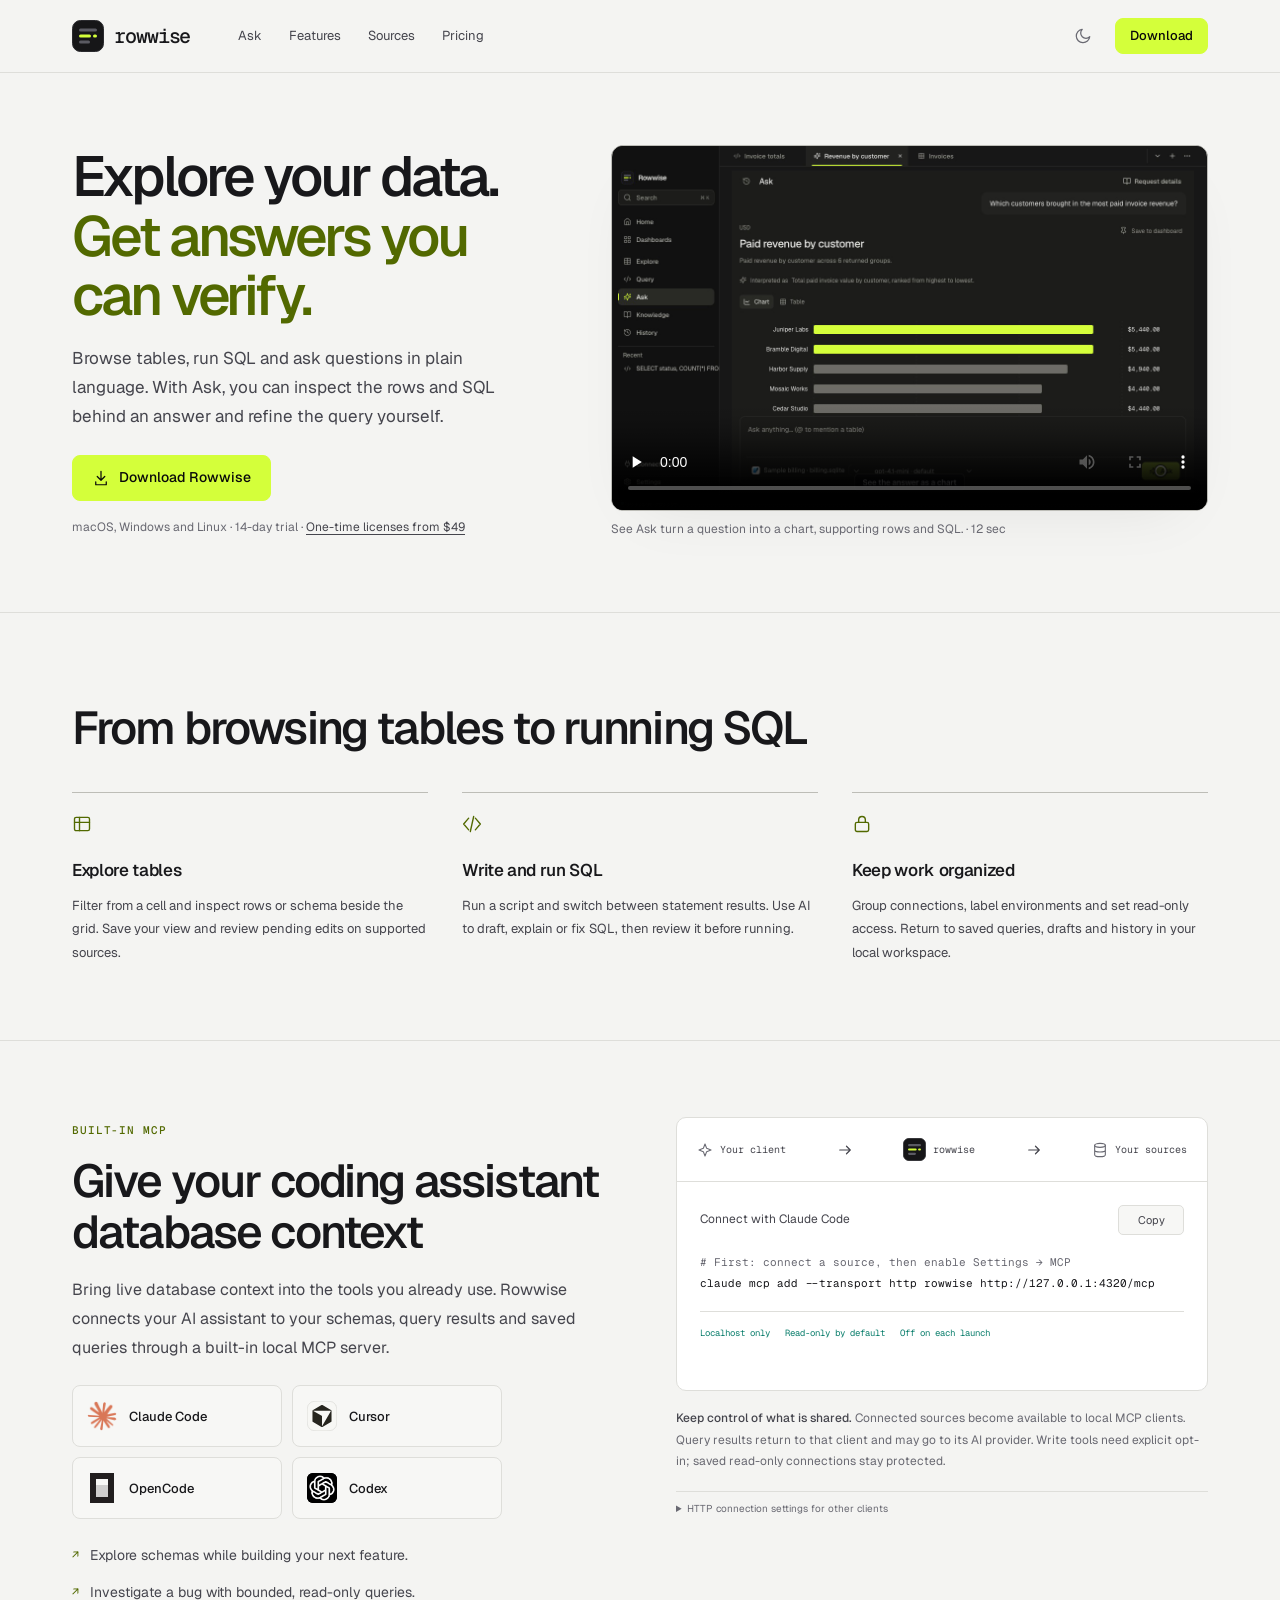
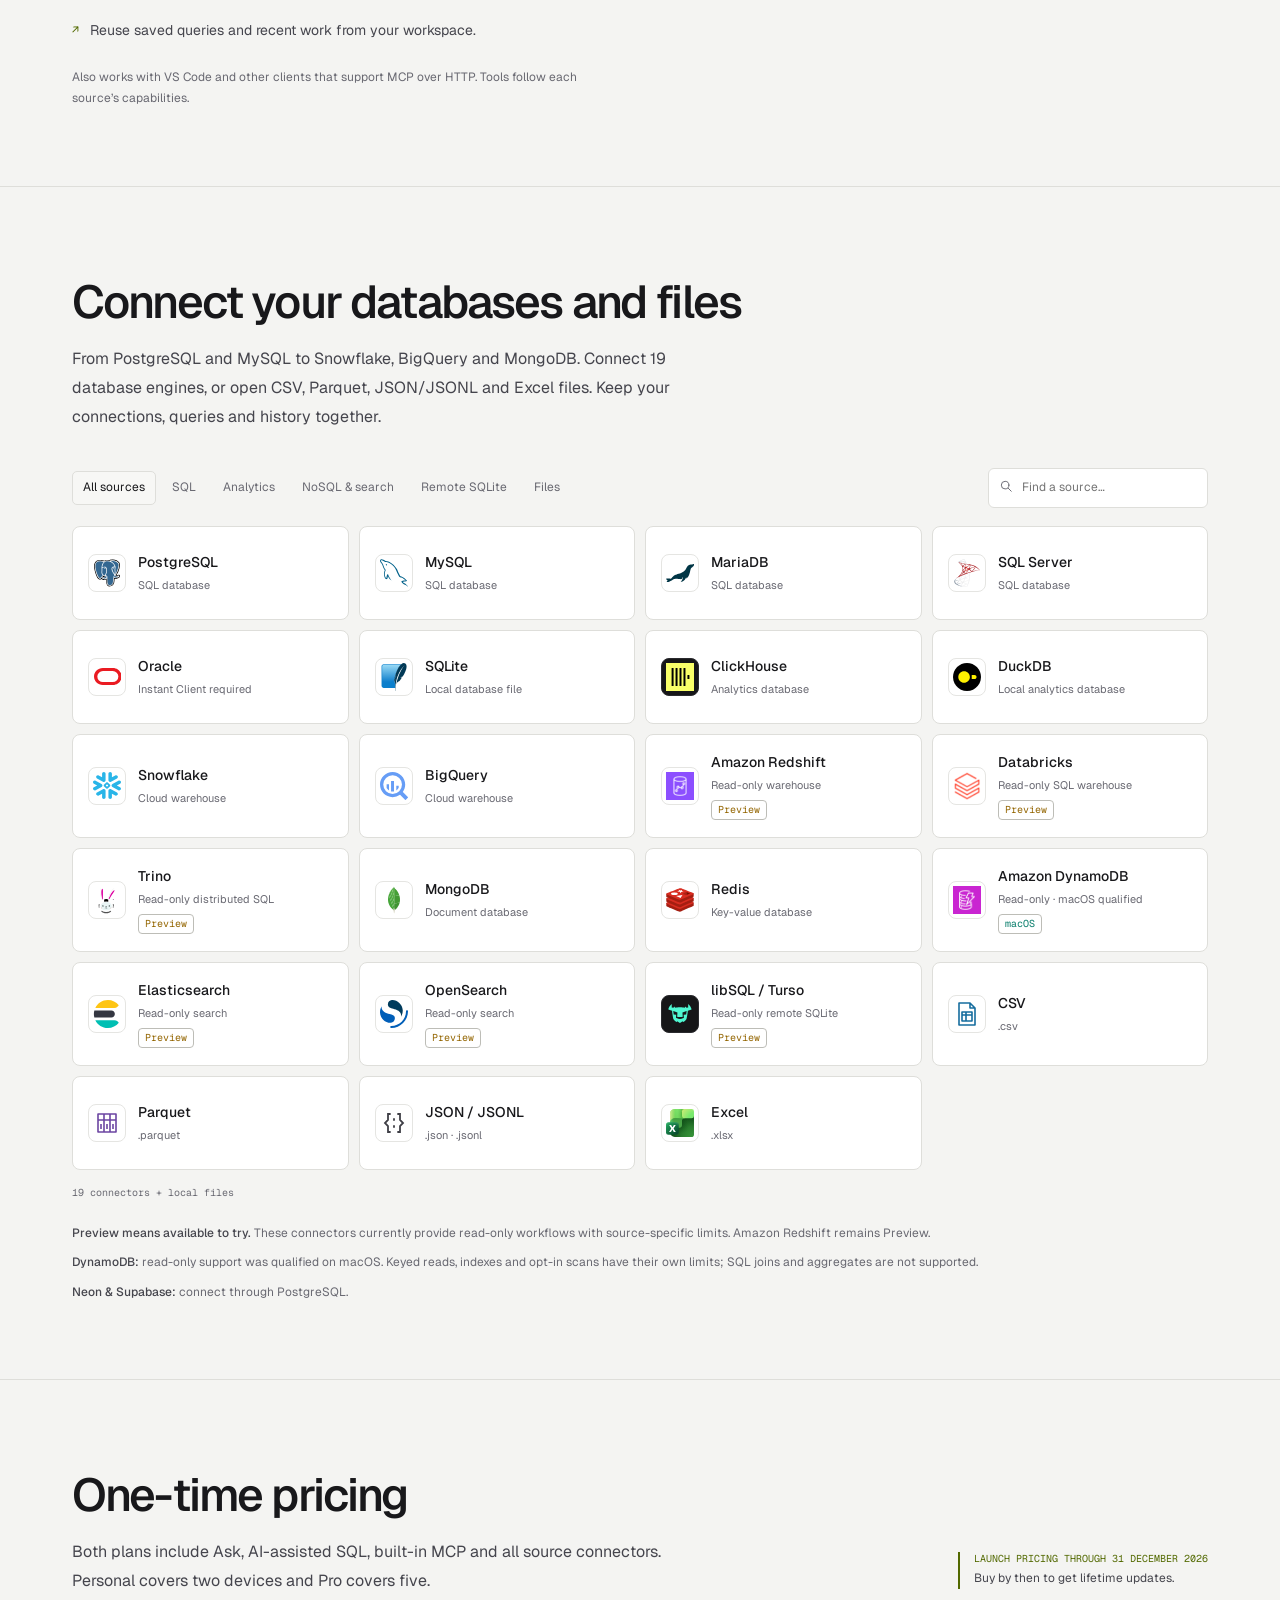
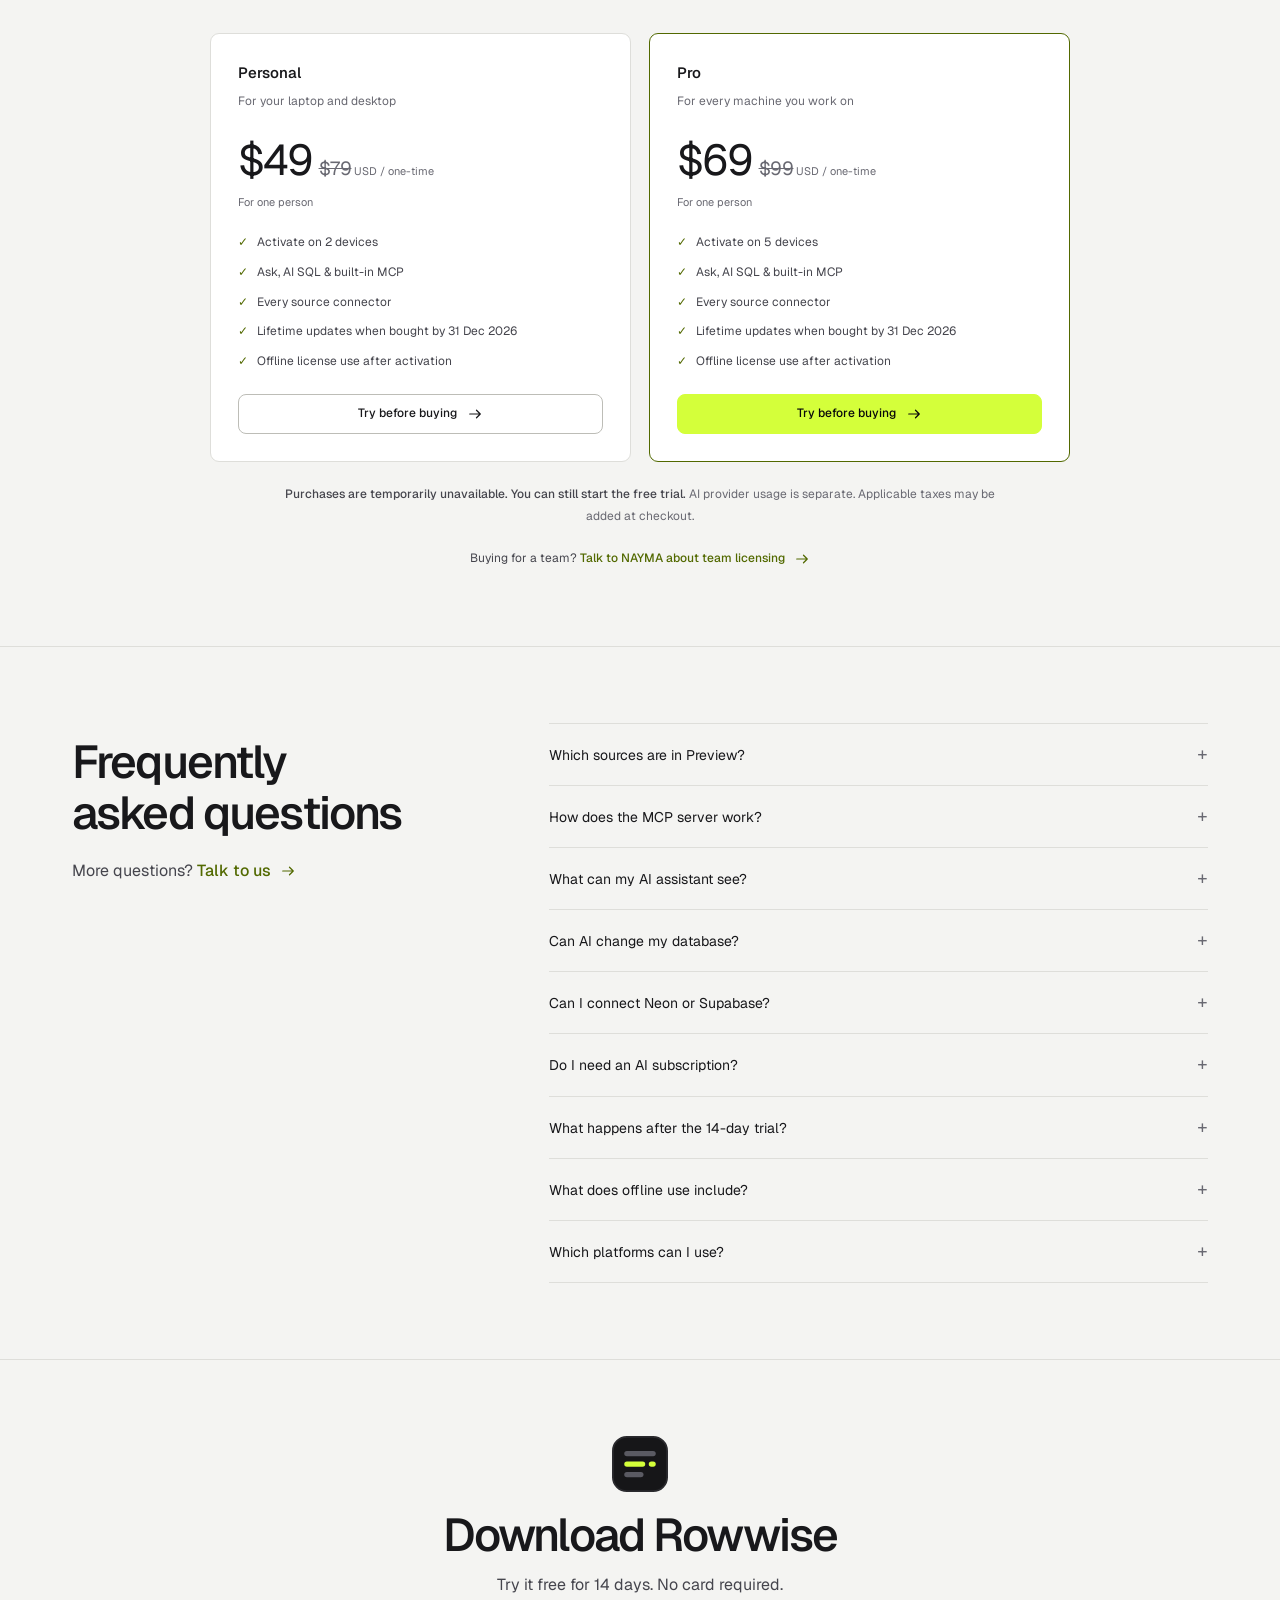
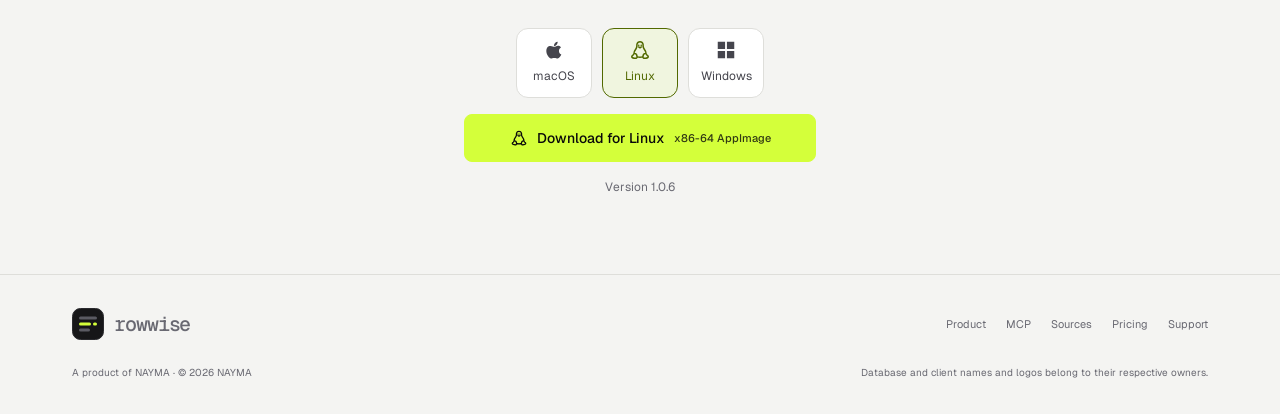
==== commit fd60bec6: "Select Rowwise download by desktop operating system" ====
--- a/index.html
+++ b/index.html
@@ -53,7 +53,7 @@
       rel="stylesheet"
     />
     <link rel="stylesheet" href="styles.css?v=9793ba4ec5f9" />
-    <script src="script.js?v=d5fc7bd8ce85" defer></script>
+    <script src="script.js?v=ddb3c05d4f6e" defer></script>
     <script src="billing-config.js?v=92ca0e8623fe" defer></script>
     <script src="checkout.js?v=a35e40710782" defer></script>
   </head>
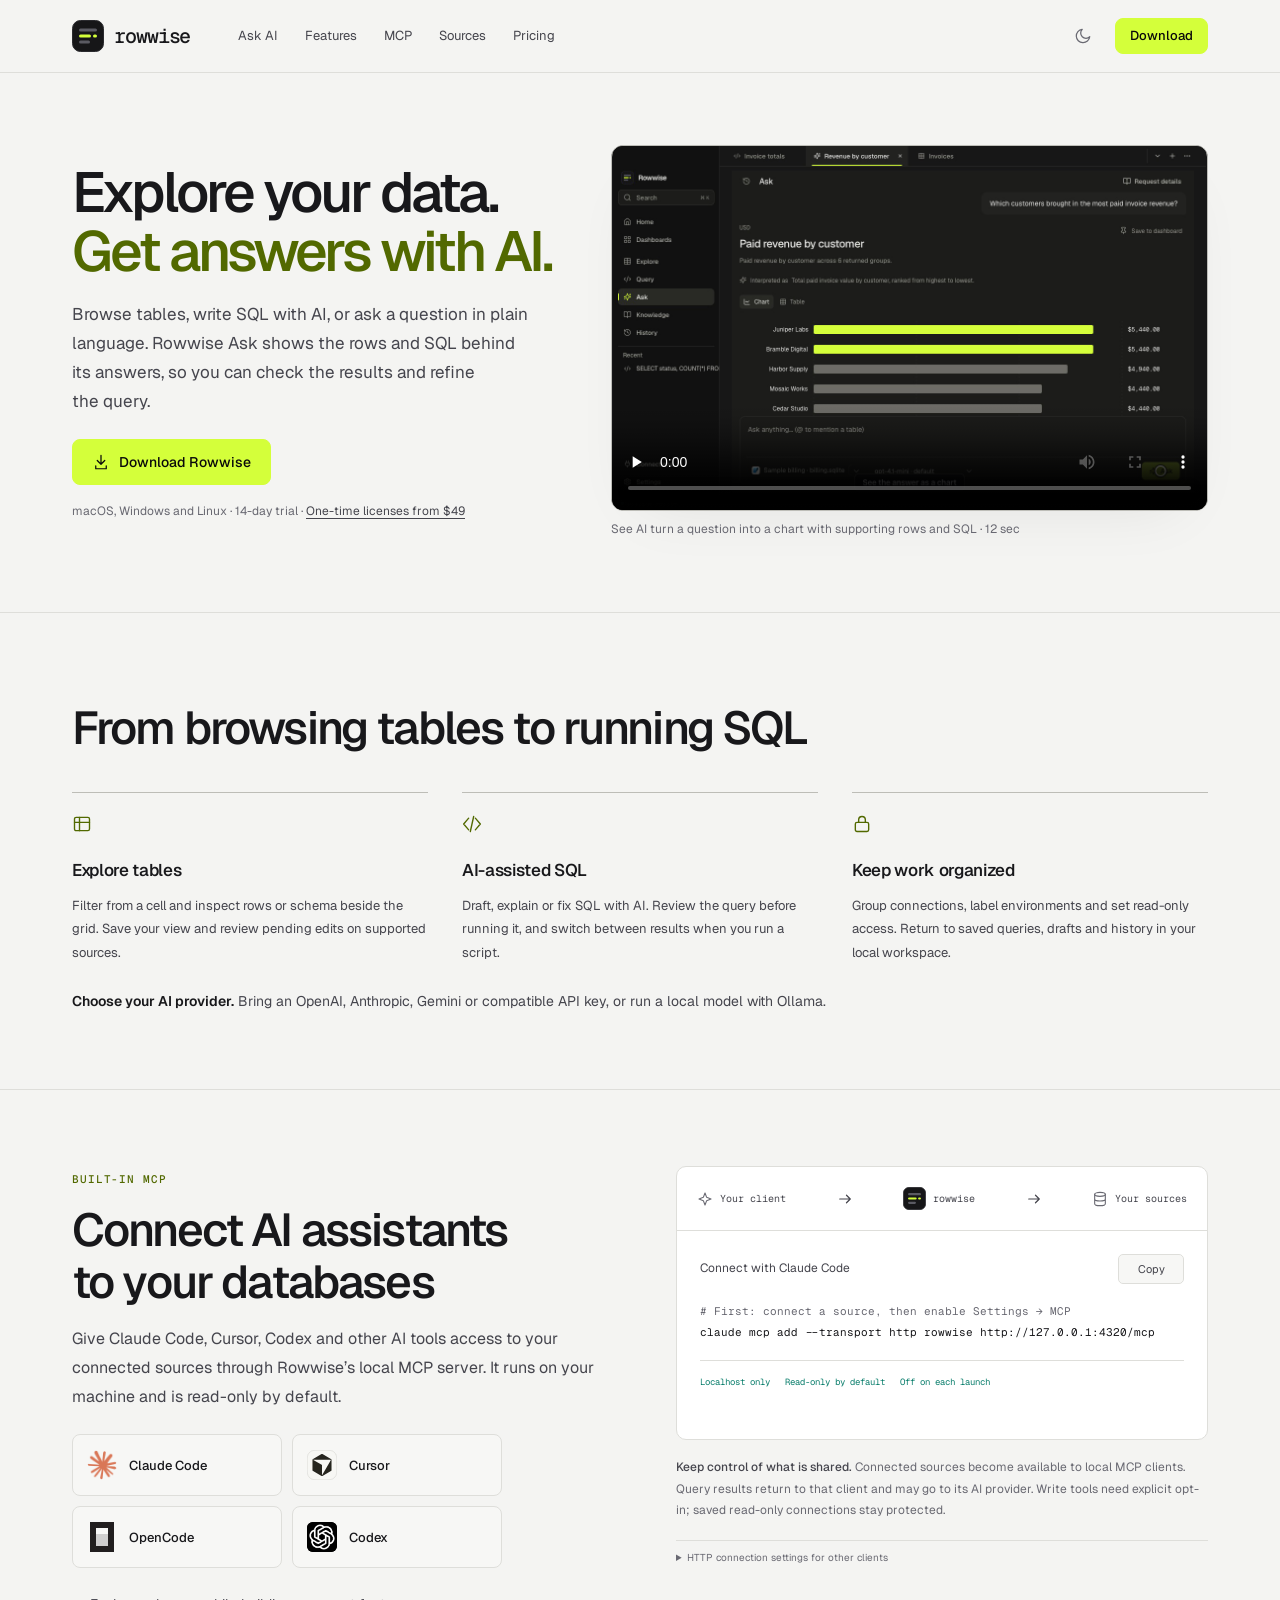
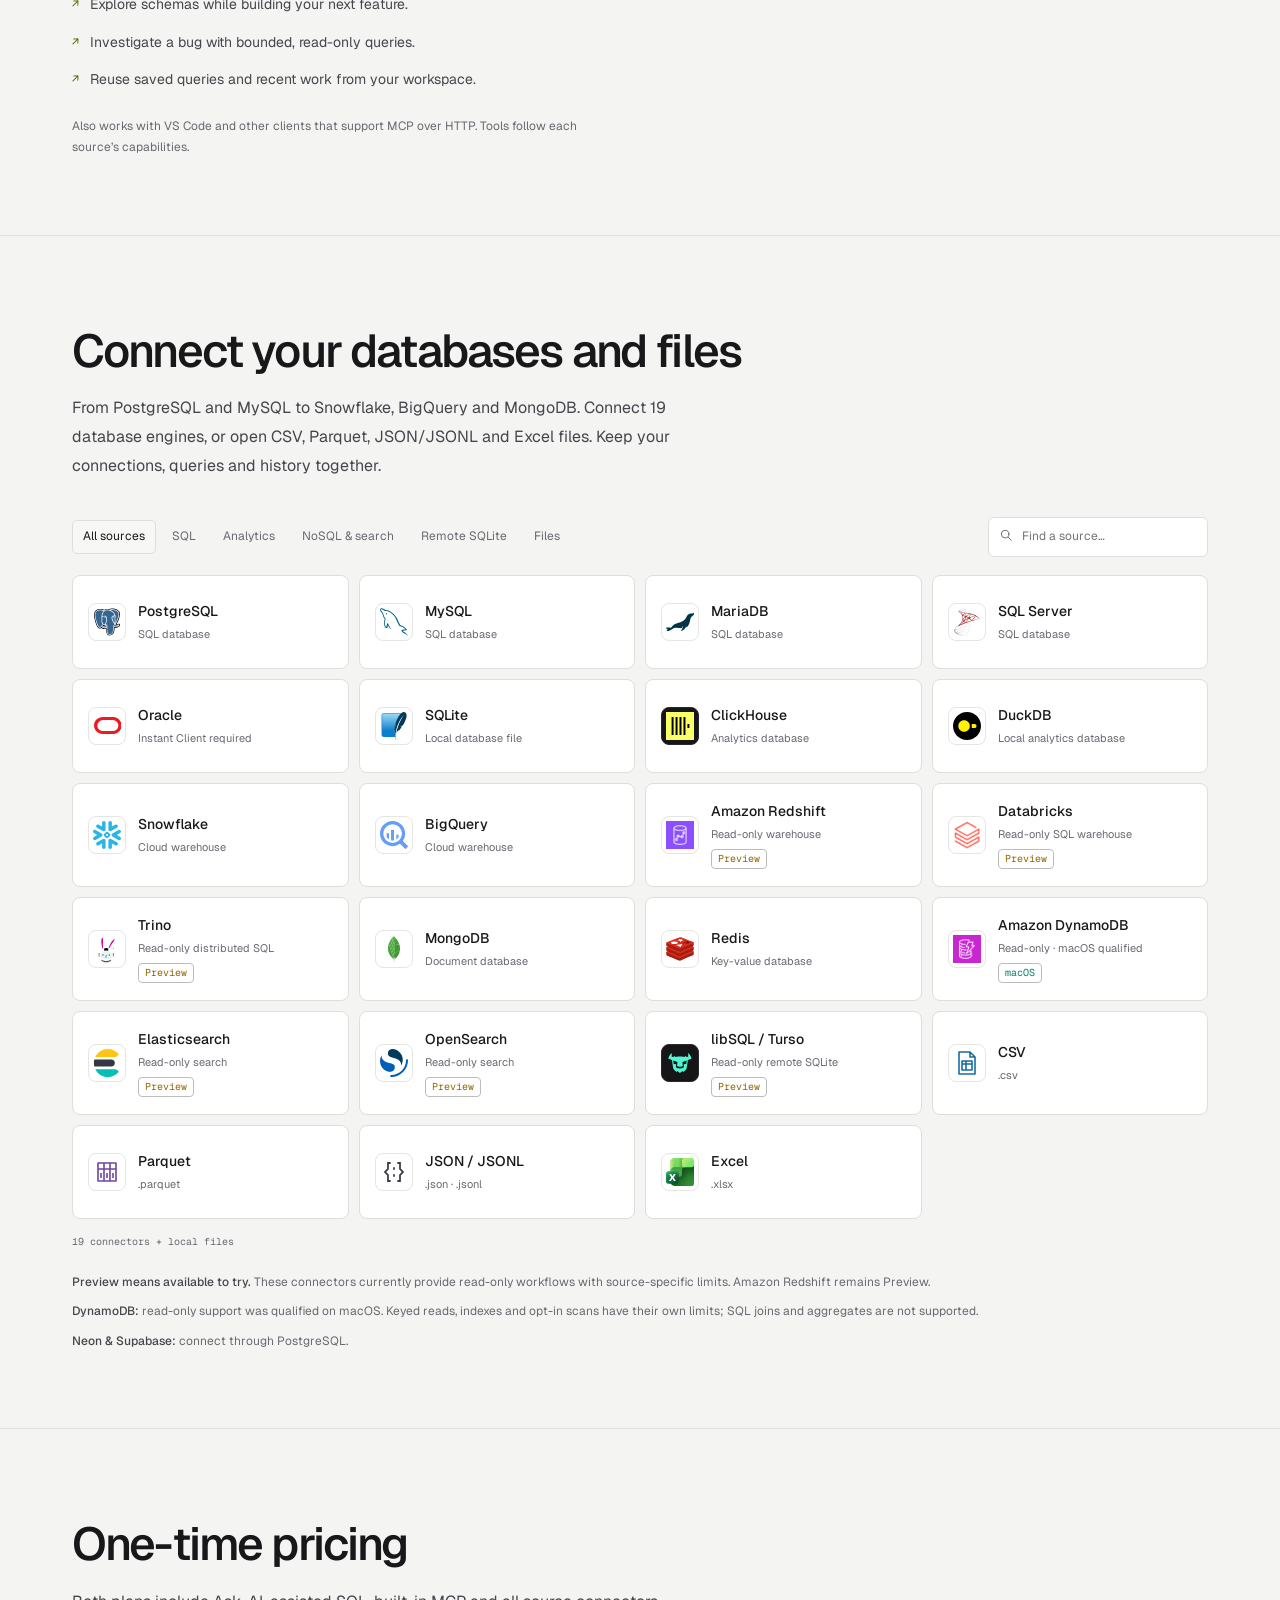
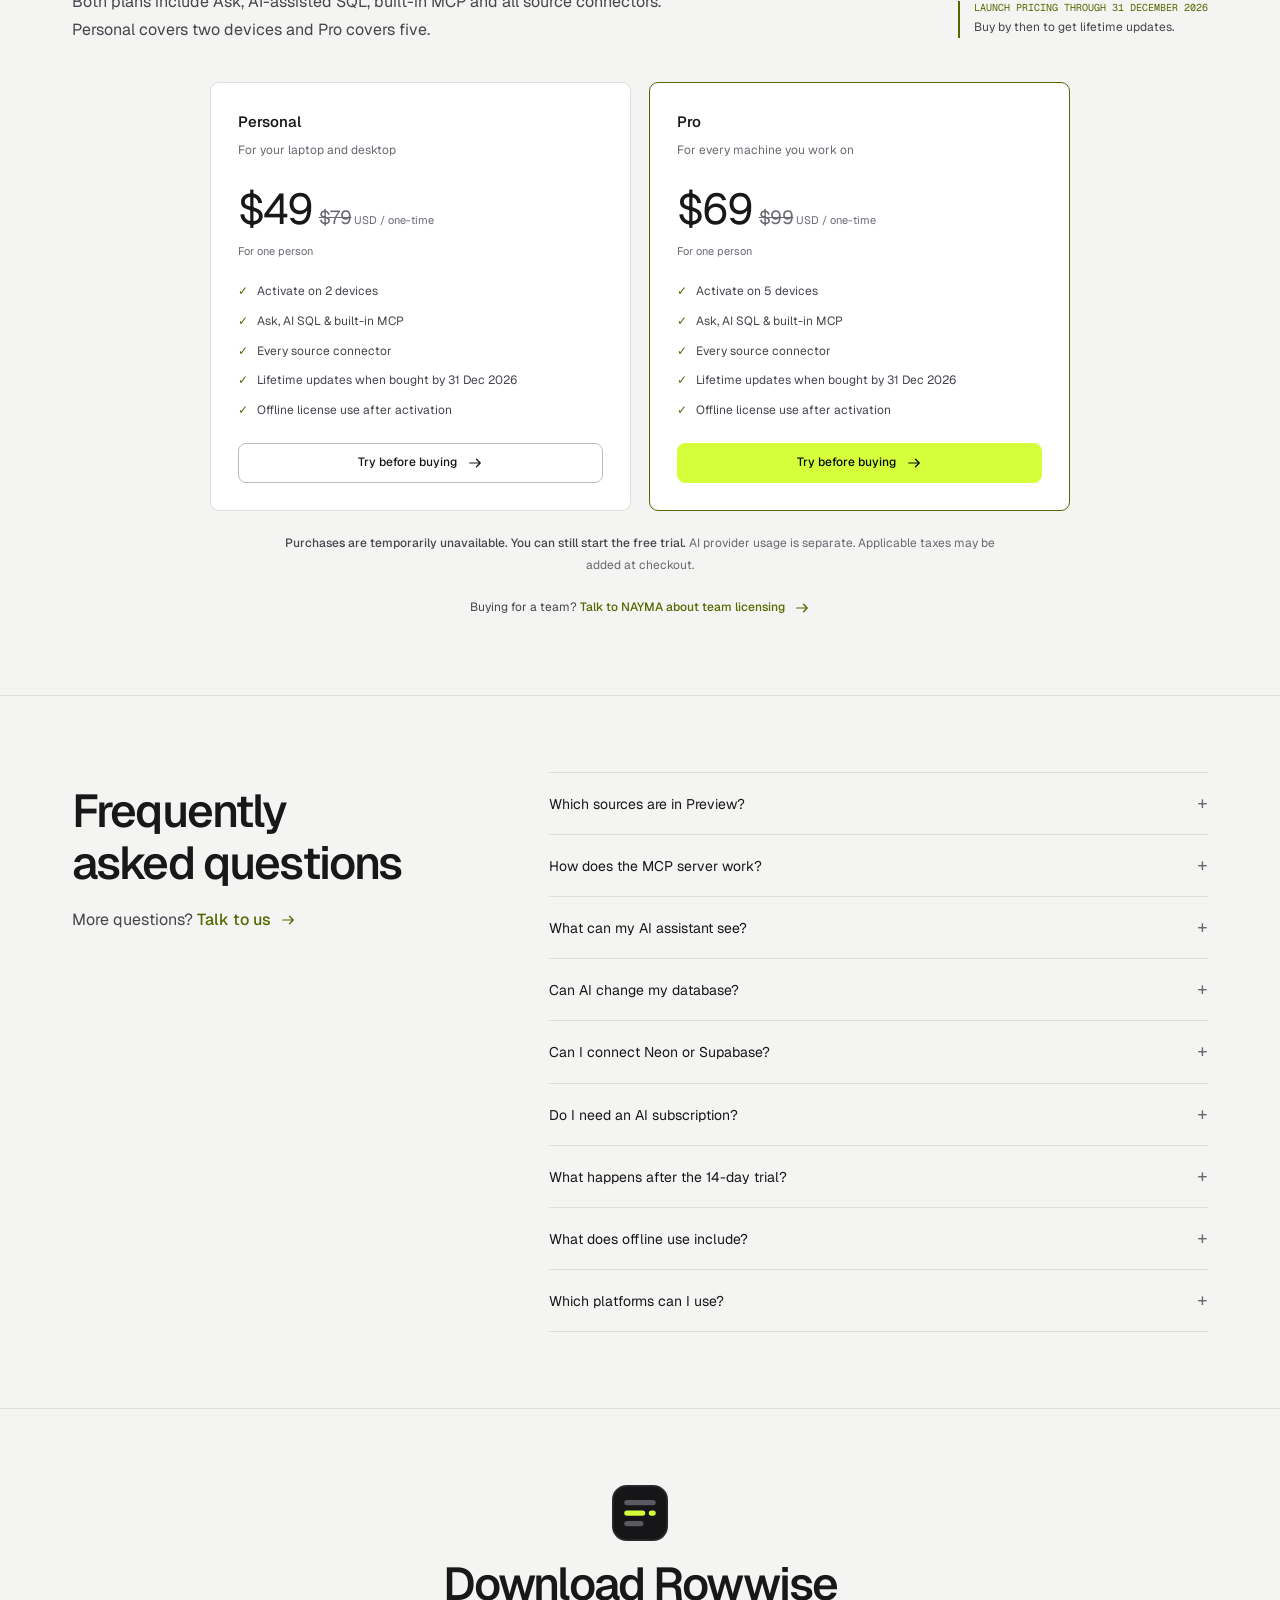
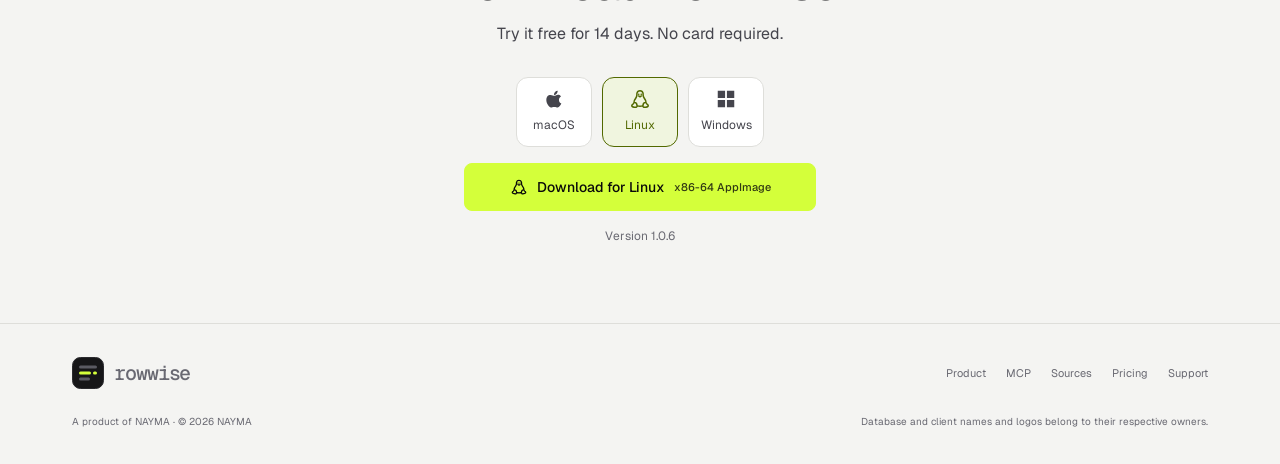
==== commit 669a6c09: "Highlight AI-assisted workflows and MCP on the homepage" ====
--- a/index.html
+++ b/index.html
@@ -3,20 +3,20 @@
   <head>
     <meta charset="utf-8" />
     <meta name="viewport" content="width=device-width, initial-scale=1" />
-    <title>Rowwise — Explore databases, write SQL, and get answers</title>
+    <title>Rowwise — Database client with AI-assisted SQL and MCP</title>
     <meta
       name="description"
-      content="Explore databases, run and refine SQL, and get answers with charts and supporting data. Try Rowwise on macOS, Windows, or Linux."
+      content="Browse databases, write SQL with AI, and inspect the evidence behind Ask answers. Connect your AI coding tools through built-in MCP."
     />
     <meta property="og:type" content="website" />
     <meta property="og:url" content="https://rowwise.dev/" />
     <meta
       property="og:title"
-      content="Rowwise — Explore databases, write SQL, and get answers"
+      content="Rowwise — Database client with AI-assisted SQL and MCP"
     />
     <meta
       property="og:description"
-      content="Explore databases, write SQL, and ask questions of your data in one desktop workspace for macOS, Windows, and Linux."
+      content="Explore your databases, get AI answers backed by rows and SQL, and connect your coding assistant through built-in MCP."
     />
     <meta
       property="og:image"
@@ -52,7 +52,7 @@
       href="https://fonts.googleapis.com/css2?family=Geist:wght@400;500;550;600;700&amp;family=Geist+Mono:wght@400;500;600&amp;display=swap"
       rel="stylesheet"
     />
-    <link rel="stylesheet" href="styles.css?v=9793ba4ec5f9" />
+    <link rel="stylesheet" href="styles.css?v=901fa26ff884" />
     <script src="script.js?v=ddb3c05d4f6e" defer></script>
     <script src="billing-config.js?v=92ca0e8623fe" defer></script>
     <script src="checkout.js?v=a35e40710782" defer></script>
@@ -133,8 +133,9 @@
           />rowwise</a
         >
         <ul class="nav-links" id="nav-links">
-          <li><a href="#demos">Ask</a></li>
+          <li><a href="#demos">Ask AI</a></li>
           <li><a href="#features">Features</a></li>
+          <li><a href="#mcp">MCP</a></li>
           <li><a href="#sources">Sources</a></li>
           <li><a href="#pricing">Pricing</a></li>
         </ul>
@@ -169,13 +170,13 @@
           <div class="hero-copy">
             <h1>
               Explore your data.<br /><span class="accent"
-                >Get answers you can verify.</span
+                >Get answers with AI.</span
               >
             </h1>
             <p class="hero-lede">
-              Browse tables, run SQL and ask questions in plain language. With
-              Ask, you can inspect the rows and SQL behind an answer and refine
-              the query yourself.
+              Browse tables, write SQL with AI, or ask a question in plain
+              language. Rowwise Ask shows the rows and SQL behind its answers,
+              so you can check the results and refine the query.
             </p>
             <div class="ctas">
               <a class="btn btn-primary" href="#download">
@@ -211,7 +212,7 @@
               >
             </video>
             <figcaption id="ask-demo-caption">
-              See Ask turn a question into a chart, supporting rows and SQL. ·
+              See AI turn a question into a chart with supporting rows and SQL ·
               12 sec
             </figcaption>
           </figure>
@@ -231,10 +232,10 @@
             </article>
             <article class="workflow-card">
               <svg class="icon" aria-hidden="true"><use href="#i-query" /></svg>
-              <h3>Write and run SQL</h3>
+              <h3>AI-assisted SQL</h3>
               <p>
-                Run a script and switch between statement results. Use AI to
-                draft, explain or fix SQL, then review it before running.
+                Draft, explain or fix SQL with AI. Review the query before
+                running it, and switch between results when you run a script.
               </p>
             </article>
             <article class="workflow-card">
@@ -247,17 +248,22 @@
               </p>
             </article>
           </div>
+          <p class="ai-provider-note">
+            <strong>Choose your AI provider.</strong> Bring an OpenAI,
+            Anthropic, Gemini or compatible API key, or run a local model with
+            Ollama.
+          </p>
         </div>
       </section>
       <section class="page-section" id="mcp">
         <div class="wrap split">
           <div>
             <span class="eyebrow">Built-in MCP</span>
-            <h2>Give your coding assistant database context</h2>
+            <h2>Connect AI assistants to your databases</h2>
             <p class="section-lede">
-              Bring live database context into the tools you already use.
-              Rowwise connects your AI assistant to your schemas, query results
-              and saved queries through a built-in local MCP server.
+              Give Claude Code, Cursor, Codex and other AI tools access to your
+              connected sources through Rowwise’s local MCP server. It runs on
+              your machine and is read-only by default.
             </p>
             <ul class="client-chips" aria-label="MCP clients">
               <li>
--- a/styles.css
+++ b/styles.css
@@ -729,6 +729,16 @@
   font-size: 13px;
   line-height: 1.8;
 }
+.ai-provider-note {
+  margin-top: 26px;
+  color: var(--body);
+  font-size: 14px;
+  text-wrap: pretty;
+}
+.ai-provider-note strong {
+  color: var(--text);
+  font-weight: 600;
+}
 .plan-intro {
   display: flex;
   align-items: end;
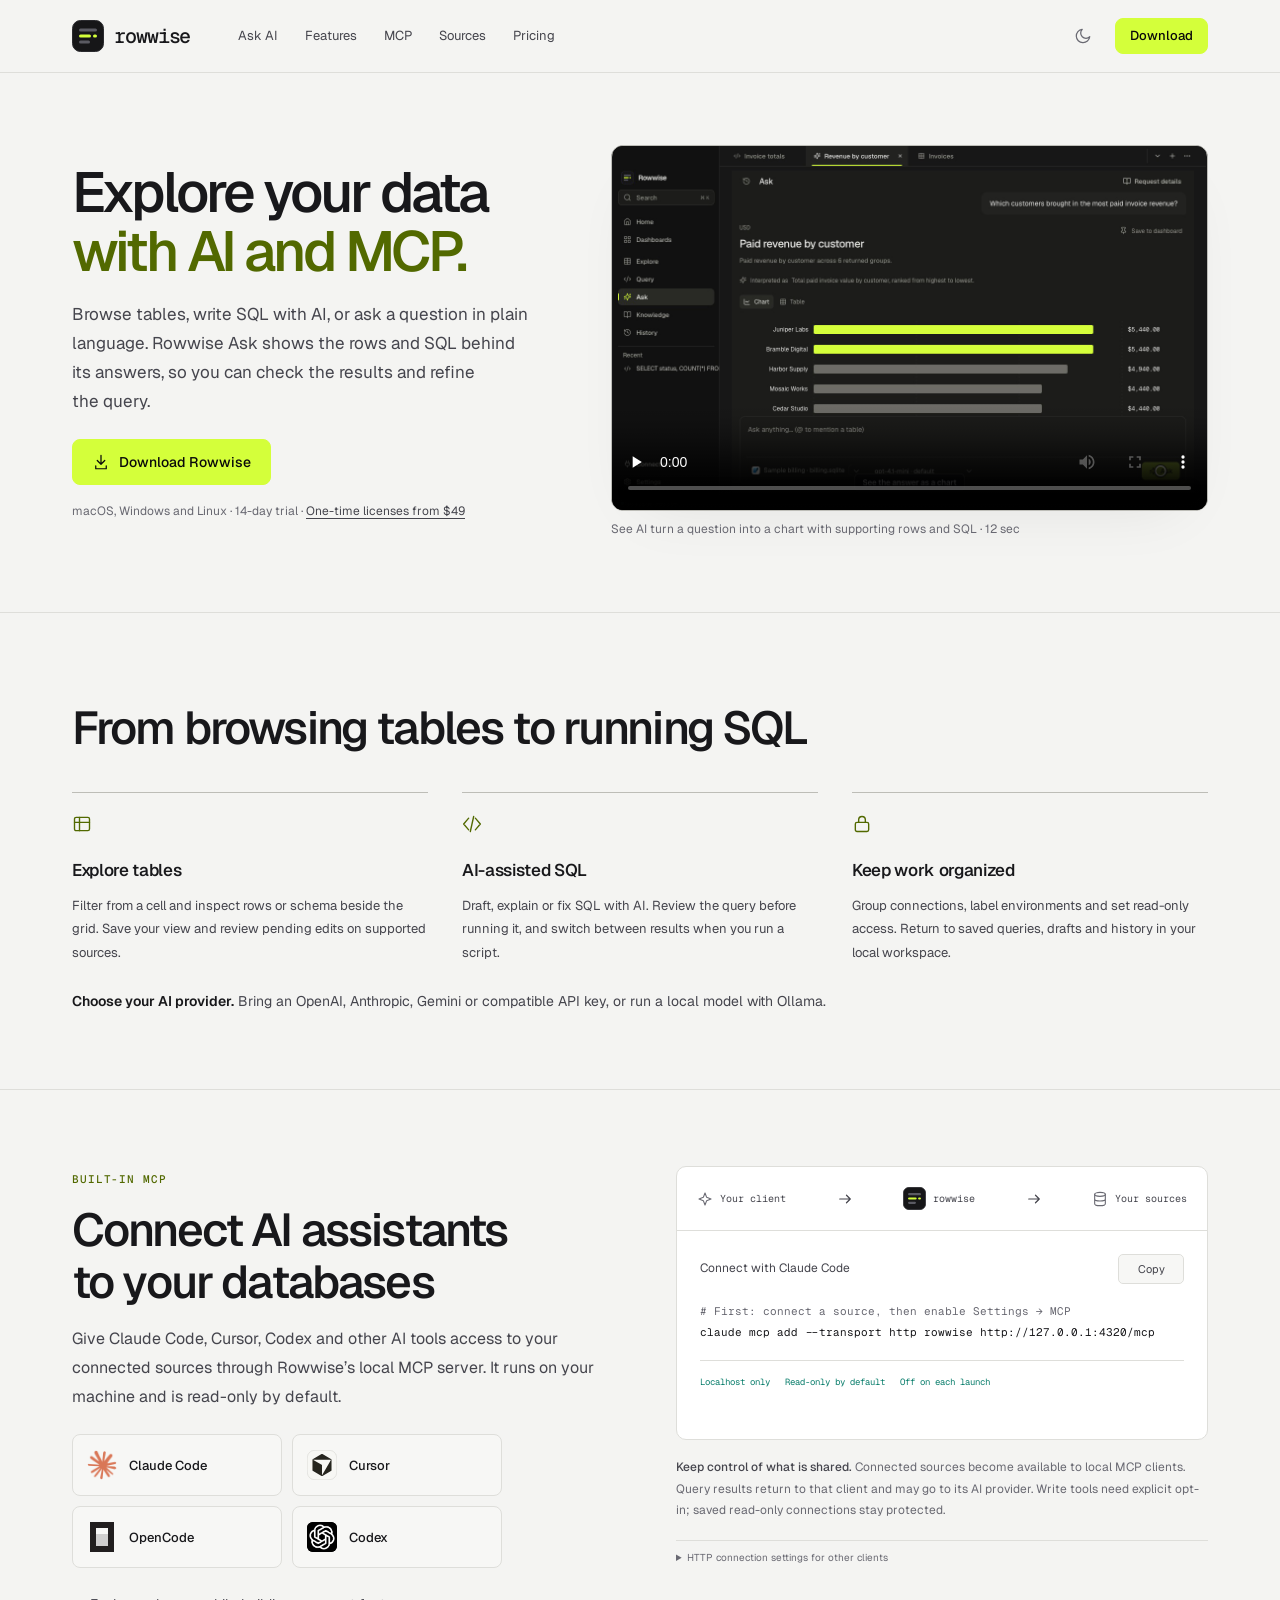
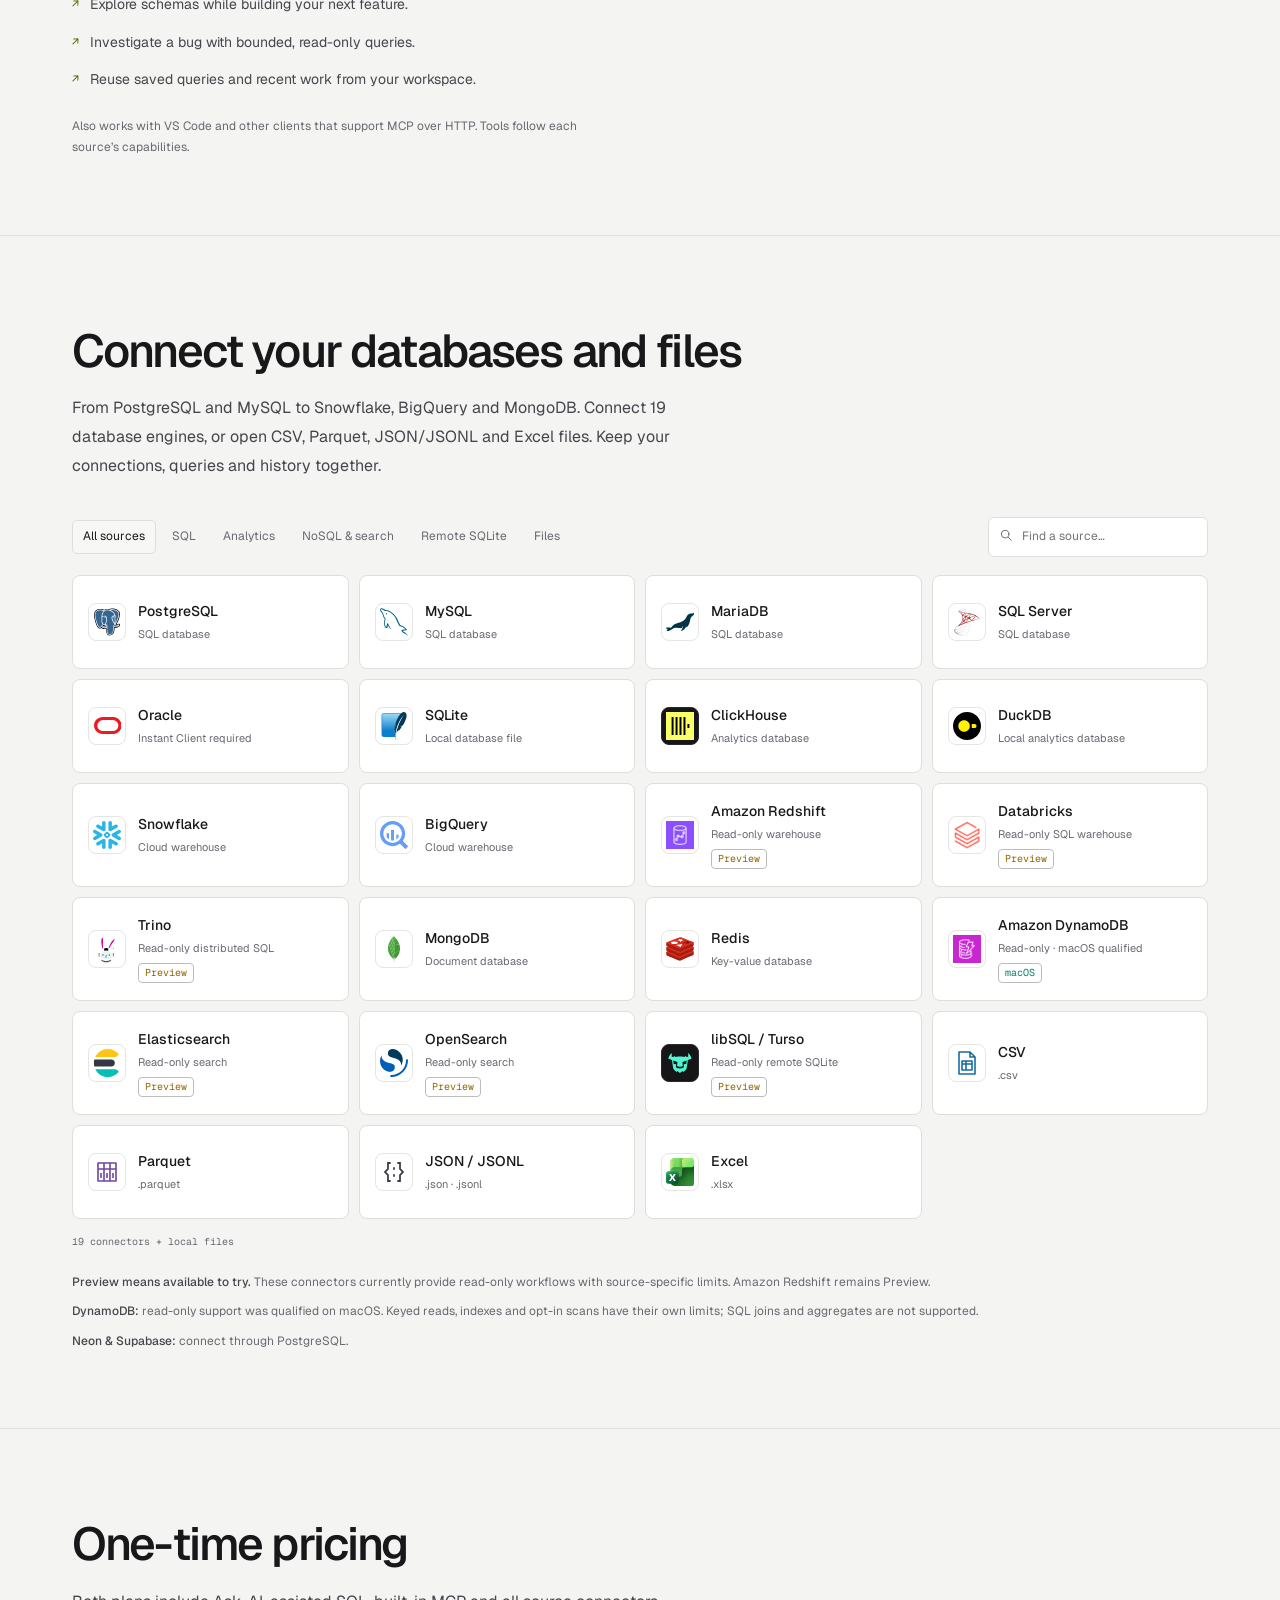
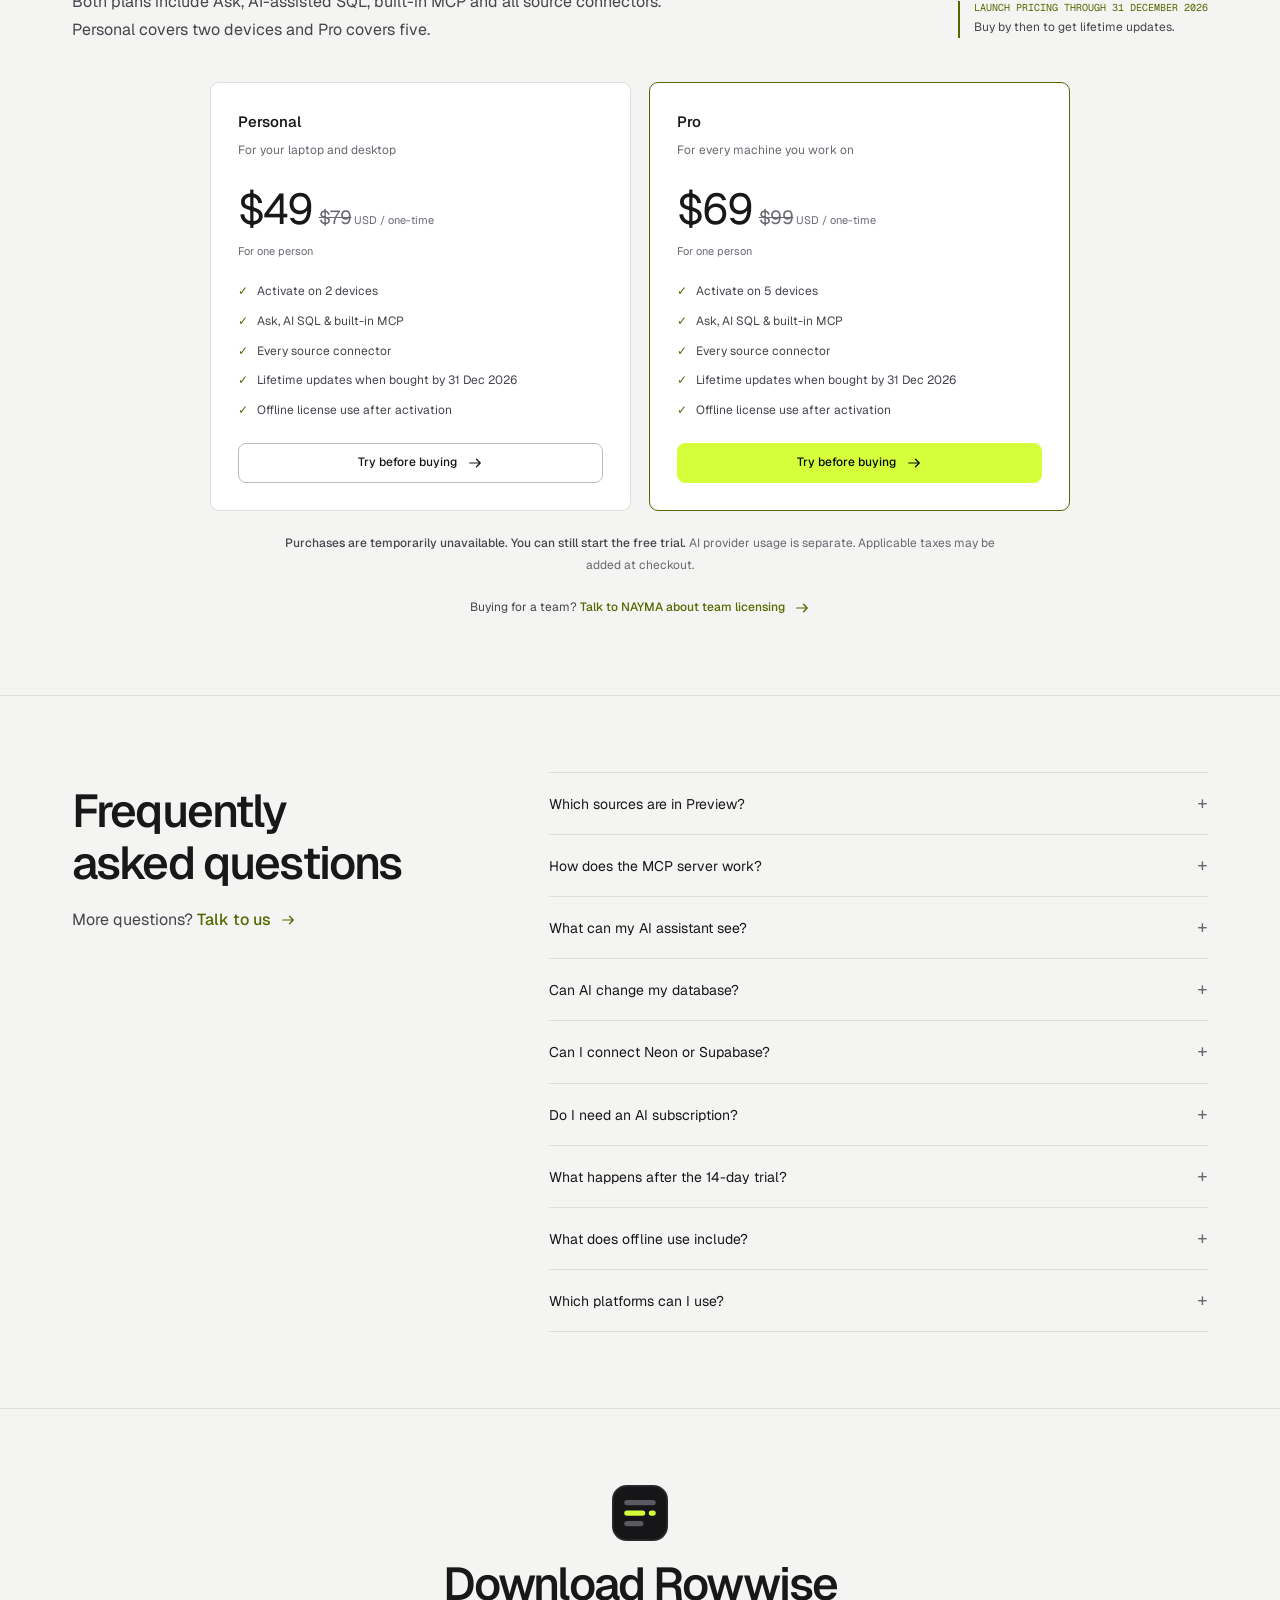
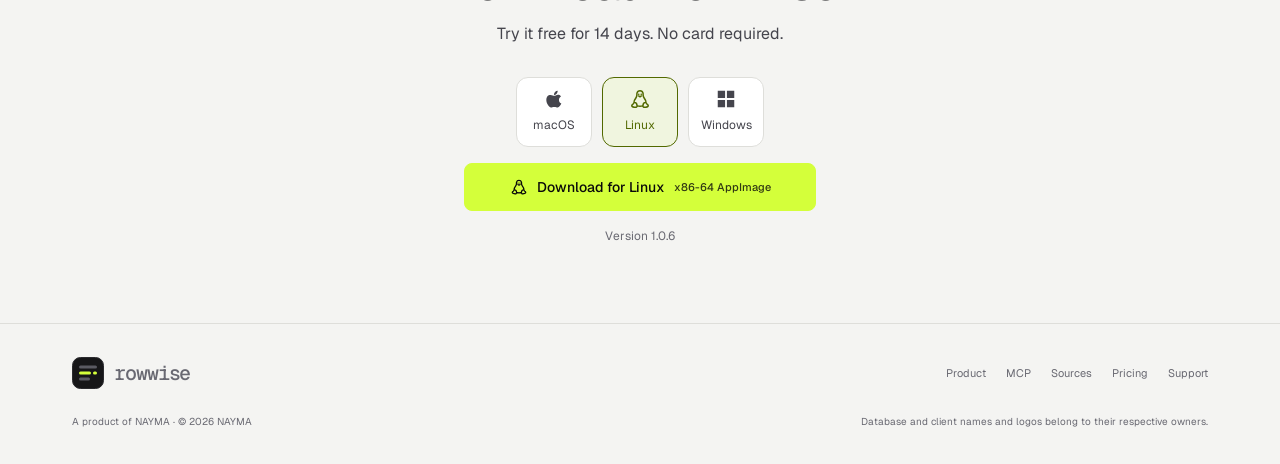
==== commit 58e4d661: "Feature MCP in the Rowwise hero title" ====
--- a/index.html
+++ b/index.html
@@ -169,8 +169,8 @@
         <div class="wrap hero-layout">
           <div class="hero-copy">
             <h1>
-              Explore your data.<br /><span class="accent"
-                >Get answers with AI.</span
+              Explore your data<br /><span class="accent"
+                >with AI and MCP.</span
               >
             </h1>
             <p class="hero-lede">
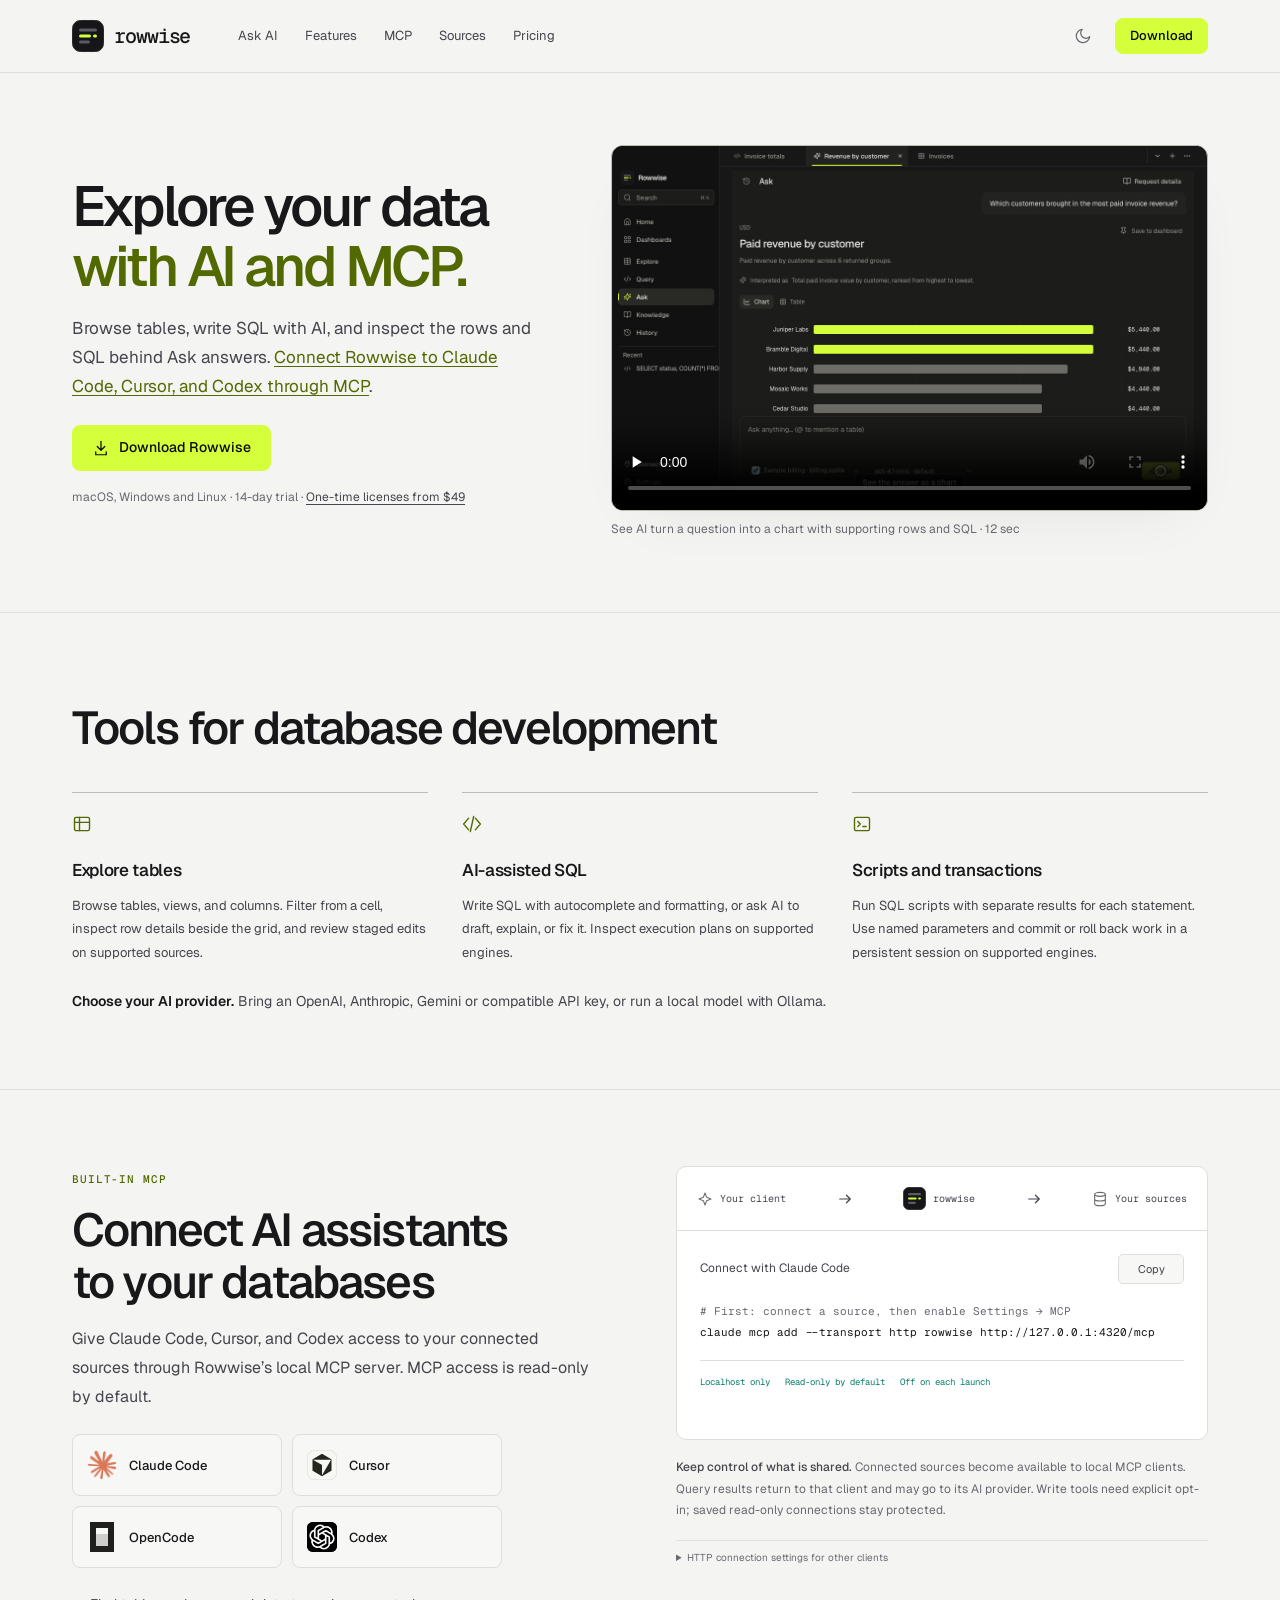
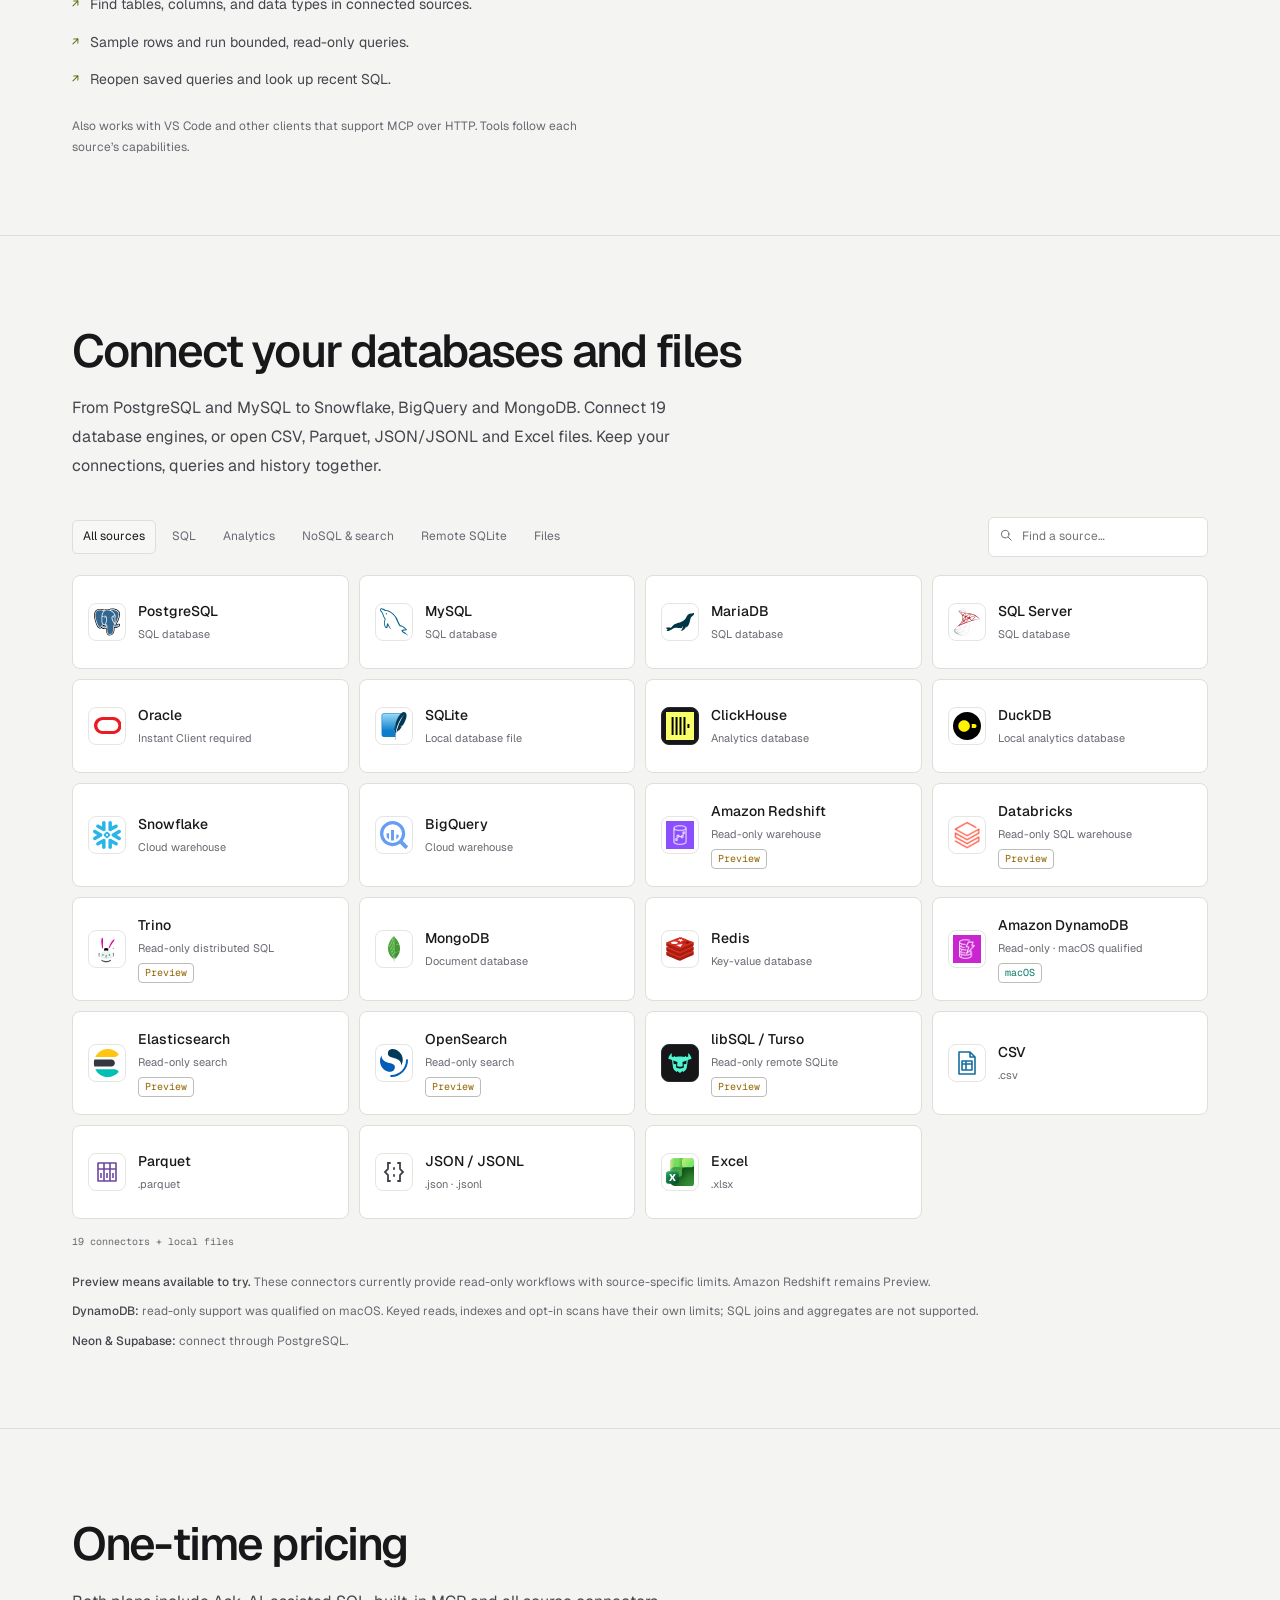
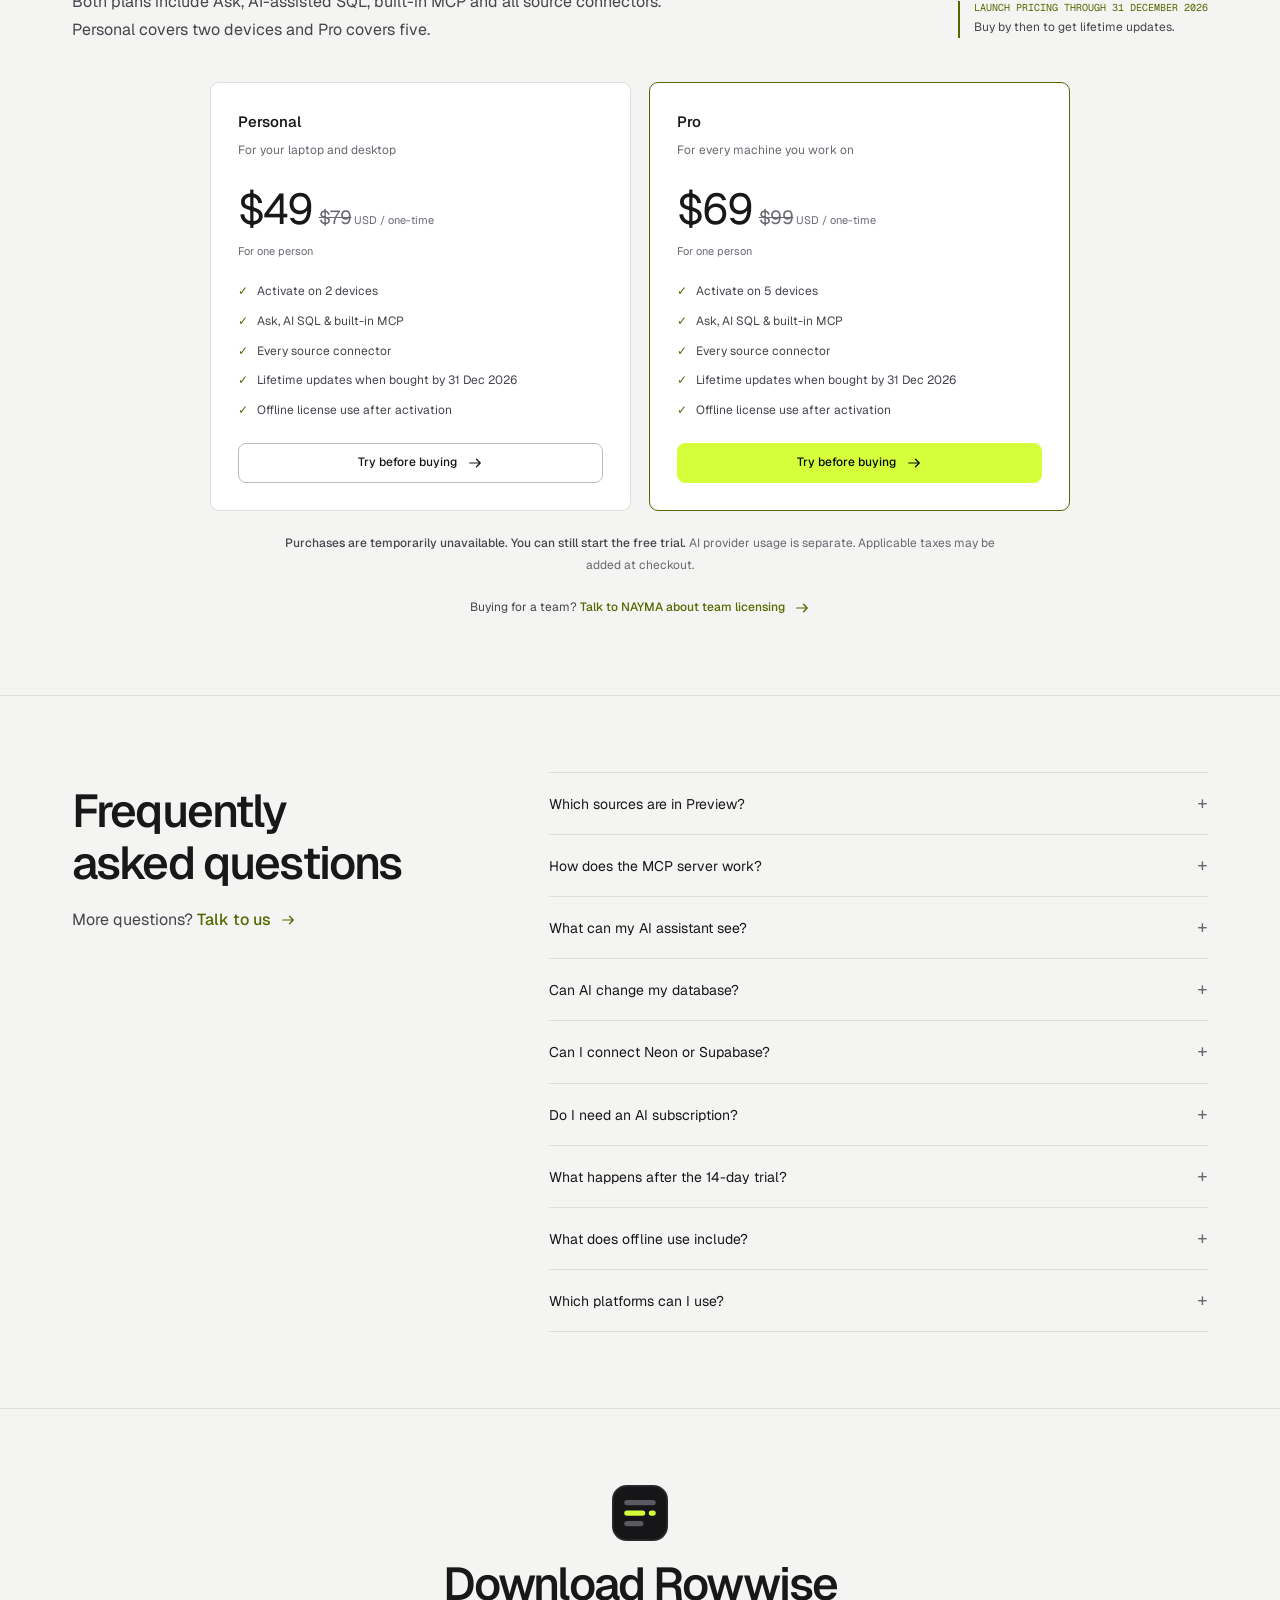
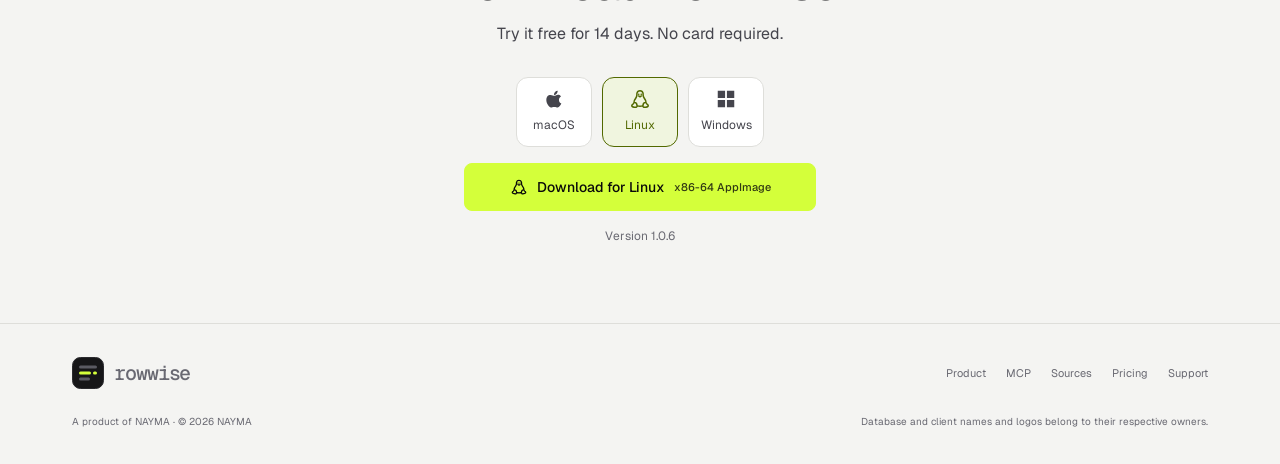
==== commit 0682ec08: "Link MCP clients from the hero and detail developer workflows" ====
--- a/index.html
+++ b/index.html
@@ -52,7 +52,7 @@
       href="https://fonts.googleapis.com/css2?family=Geist:wght@400;500;550;600;700&amp;family=Geist+Mono:wght@400;500;600&amp;display=swap"
       rel="stylesheet"
     />
-    <link rel="stylesheet" href="styles.css?v=901fa26ff884" />
+    <link rel="stylesheet" href="styles.css?v=57828794ecbf" />
     <script src="script.js?v=ddb3c05d4f6e" defer></script>
     <script src="billing-config.js?v=92ca0e8623fe" defer></script>
     <script src="checkout.js?v=a35e40710782" defer></script>
@@ -92,6 +92,10 @@
       <symbol id="i-query" viewBox="0 0 24 24">
         <path d="m8 5-6 7 6 7m8-14 6 7-6 7m-2-16-4 18" />
       </symbol>
+      <symbol id="i-terminal" viewBox="0 0 24 24">
+        <rect x="3" y="4" width="18" height="16" rx="2" />
+        <path d="m7 9 3 3-3 3m6 0h4" />
+      </symbol>
       <symbol id="i-grid" viewBox="0 0 24 24">
         <rect x="3" y="4" width="18" height="16" rx="2" />
         <path d="M3 10h18M9 4v16" />
@@ -104,10 +108,6 @@
       <symbol id="i-search" viewBox="0 0 24 24">
         <circle cx="10.5" cy="10.5" r="6.5" />
         <path d="m16 16 5 5" />
-      </symbol>
-      <symbol id="i-lock" viewBox="0 0 24 24">
-        <rect x="4" y="10" width="16" height="11" rx="2" />
-        <path d="M8 10V7a4 4 0 0 1 8 0v3" />
       </symbol>
       <symbol id="i-sun" viewBox="0 0 24 24">
         <circle cx="12" cy="12" r="4" />
@@ -174,9 +174,12 @@
               >
             </h1>
             <p class="hero-lede">
-              Browse tables, write SQL with AI, or ask a question in plain
-              language. Rowwise Ask shows the rows and SQL behind its answers,
-              so you can check the results and refine the query.
+              Browse tables, write SQL with AI, and inspect the rows and SQL
+              behind Ask answers.
+              <a href="#mcp"
+                >Connect Rowwise to Claude Code, Cursor, and Codex through
+                MCP</a
+              >.
             </p>
             <div class="ctas">
               <a class="btn btn-primary" href="#download">
@@ -220,31 +223,35 @@
       </header>
       <section class="page-section" id="features">
         <div class="wrap">
-          <h2>From browsing tables to running SQL</h2>
+          <h2>Tools for database development</h2>
           <div class="workflow-grid">
             <article class="workflow-card">
               <svg class="icon" aria-hidden="true"><use href="#i-grid" /></svg>
               <h3>Explore tables</h3>
               <p>
-                Filter from a cell and inspect rows or schema beside the grid.
-                Save your view and review pending edits on supported sources.
+                Browse tables, views, and columns. Filter from a cell, inspect
+                row details beside the grid, and review staged edits on
+                supported sources.
               </p>
             </article>
             <article class="workflow-card">
               <svg class="icon" aria-hidden="true"><use href="#i-query" /></svg>
               <h3>AI-assisted SQL</h3>
               <p>
-                Draft, explain or fix SQL with AI. Review the query before
-                running it, and switch between results when you run a script.
+                Write SQL with autocomplete and formatting, or ask AI to draft,
+                explain, or fix it. Inspect execution plans on supported
+                engines.
               </p>
             </article>
             <article class="workflow-card">
-              <svg class="icon" aria-hidden="true"><use href="#i-lock" /></svg>
-              <h3>Keep work organized</h3>
+              <svg class="icon" aria-hidden="true">
+                <use href="#i-terminal" />
+              </svg>
+              <h3>Scripts and transactions</h3>
               <p>
-                Group connections, label environments and set read-only access.
-                Return to saved queries, drafts and history in your local
-                workspace.
+                Run SQL scripts with separate results for each statement. Use
+                named parameters and commit or roll back work in a persistent
+                session on supported engines.
               </p>
             </article>
           </div>
@@ -261,9 +268,9 @@
             <span class="eyebrow">Built-in MCP</span>
             <h2>Connect AI assistants to your databases</h2>
             <p class="section-lede">
-              Give Claude Code, Cursor, Codex and other AI tools access to your
-              connected sources through Rowwise’s local MCP server. It runs on
-              your machine and is read-only by default.
+              Give Claude Code, Cursor, and Codex access to your connected
+              sources through Rowwise’s local MCP server. MCP access is
+              read-only by default.
             </p>
             <ul class="client-chips" aria-label="MCP clients">
               <li>
@@ -346,9 +353,11 @@
               </li>
             </ul>
             <ul class="feature-list">
-              <li>Explore schemas while building your next feature.</li>
-              <li>Investigate a bug with bounded, read-only queries.</li>
-              <li>Reuse saved queries and recent work from your workspace.</li>
+              <li>
+                Find tables, columns, and data types in connected sources.
+              </li>
+              <li>Sample rows and run bounded, read-only queries.</li>
+              <li>Reopen saved queries and look up recent SQL.</li>
             </ul>
 
             <p class="privacy-note">
--- a/styles.css
+++ b/styles.css
@@ -311,6 +311,11 @@
   max-width: 460px;
   text-wrap: pretty;
 }
+.hero-lede a {
+  color: var(--accent);
+  text-decoration: underline;
+  text-underline-offset: 3px;
+}
 .hero .ctas {
   justify-content: flex-start;
 }
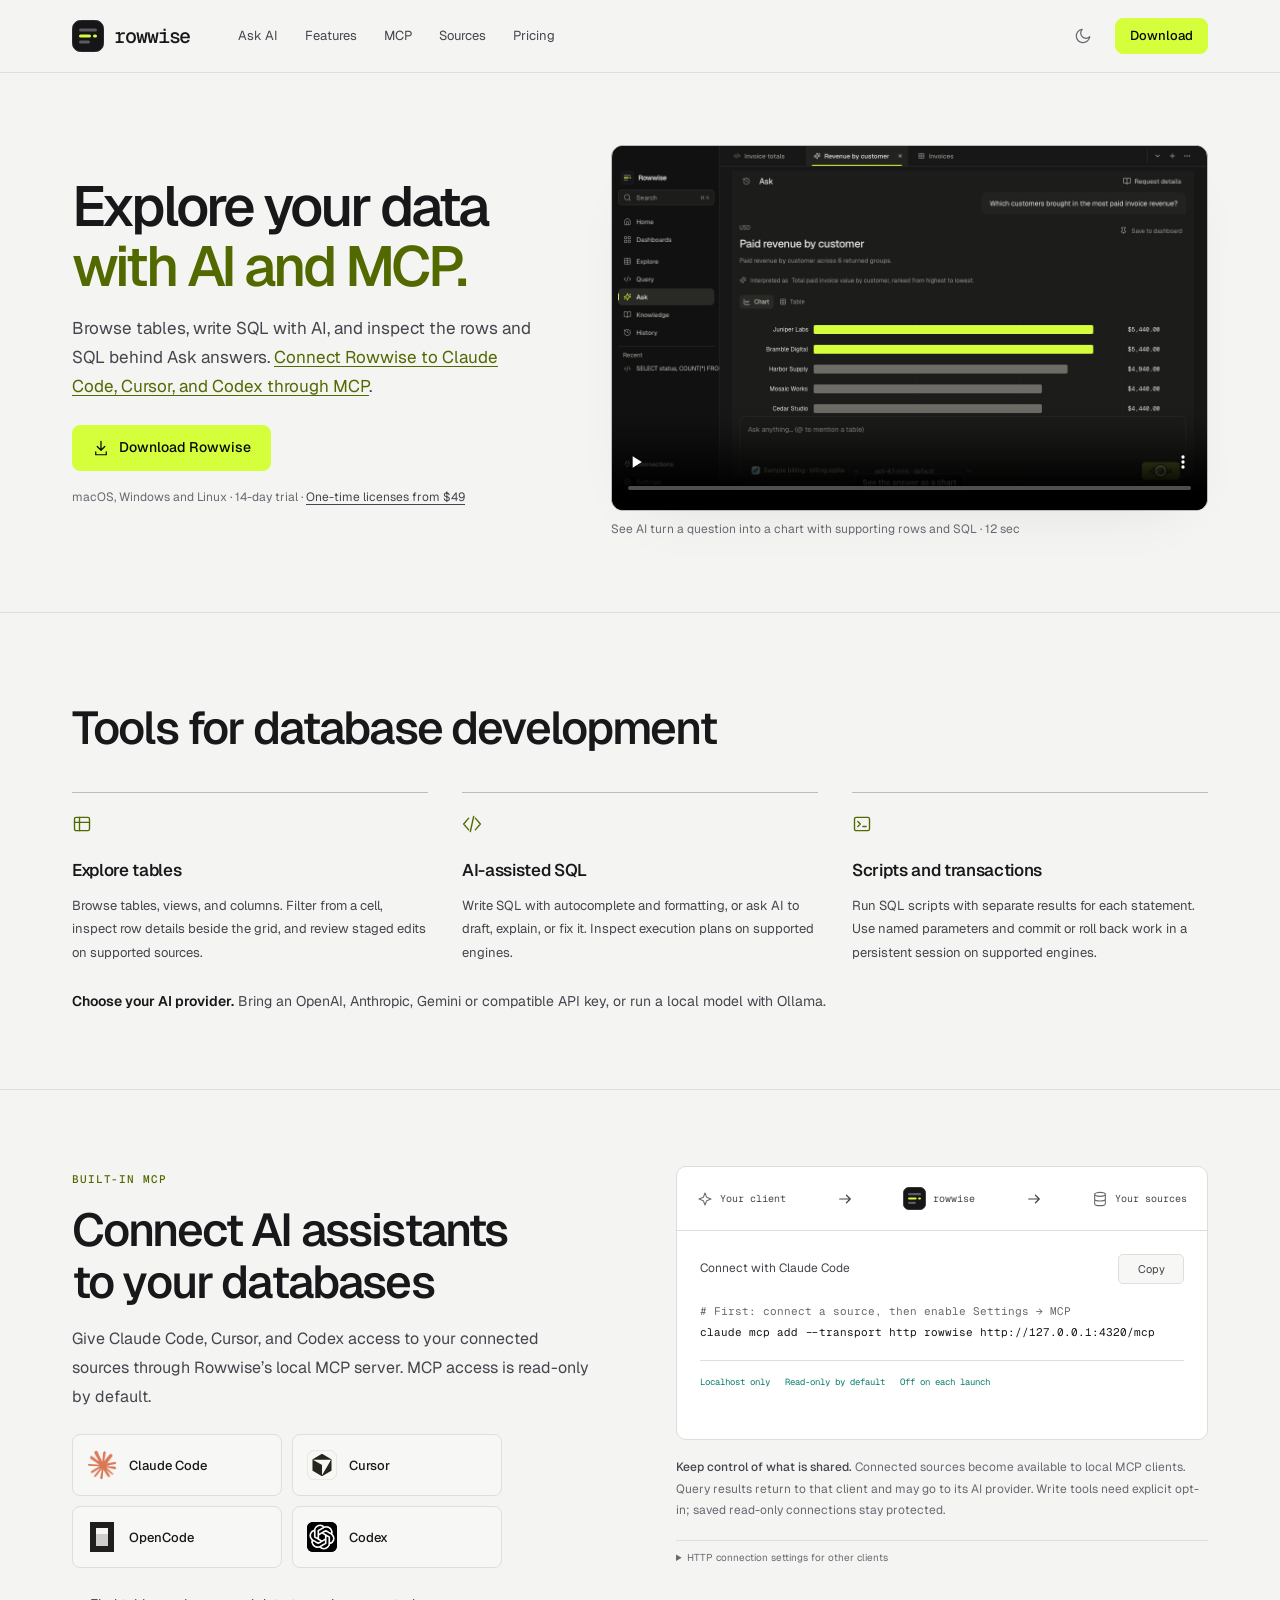
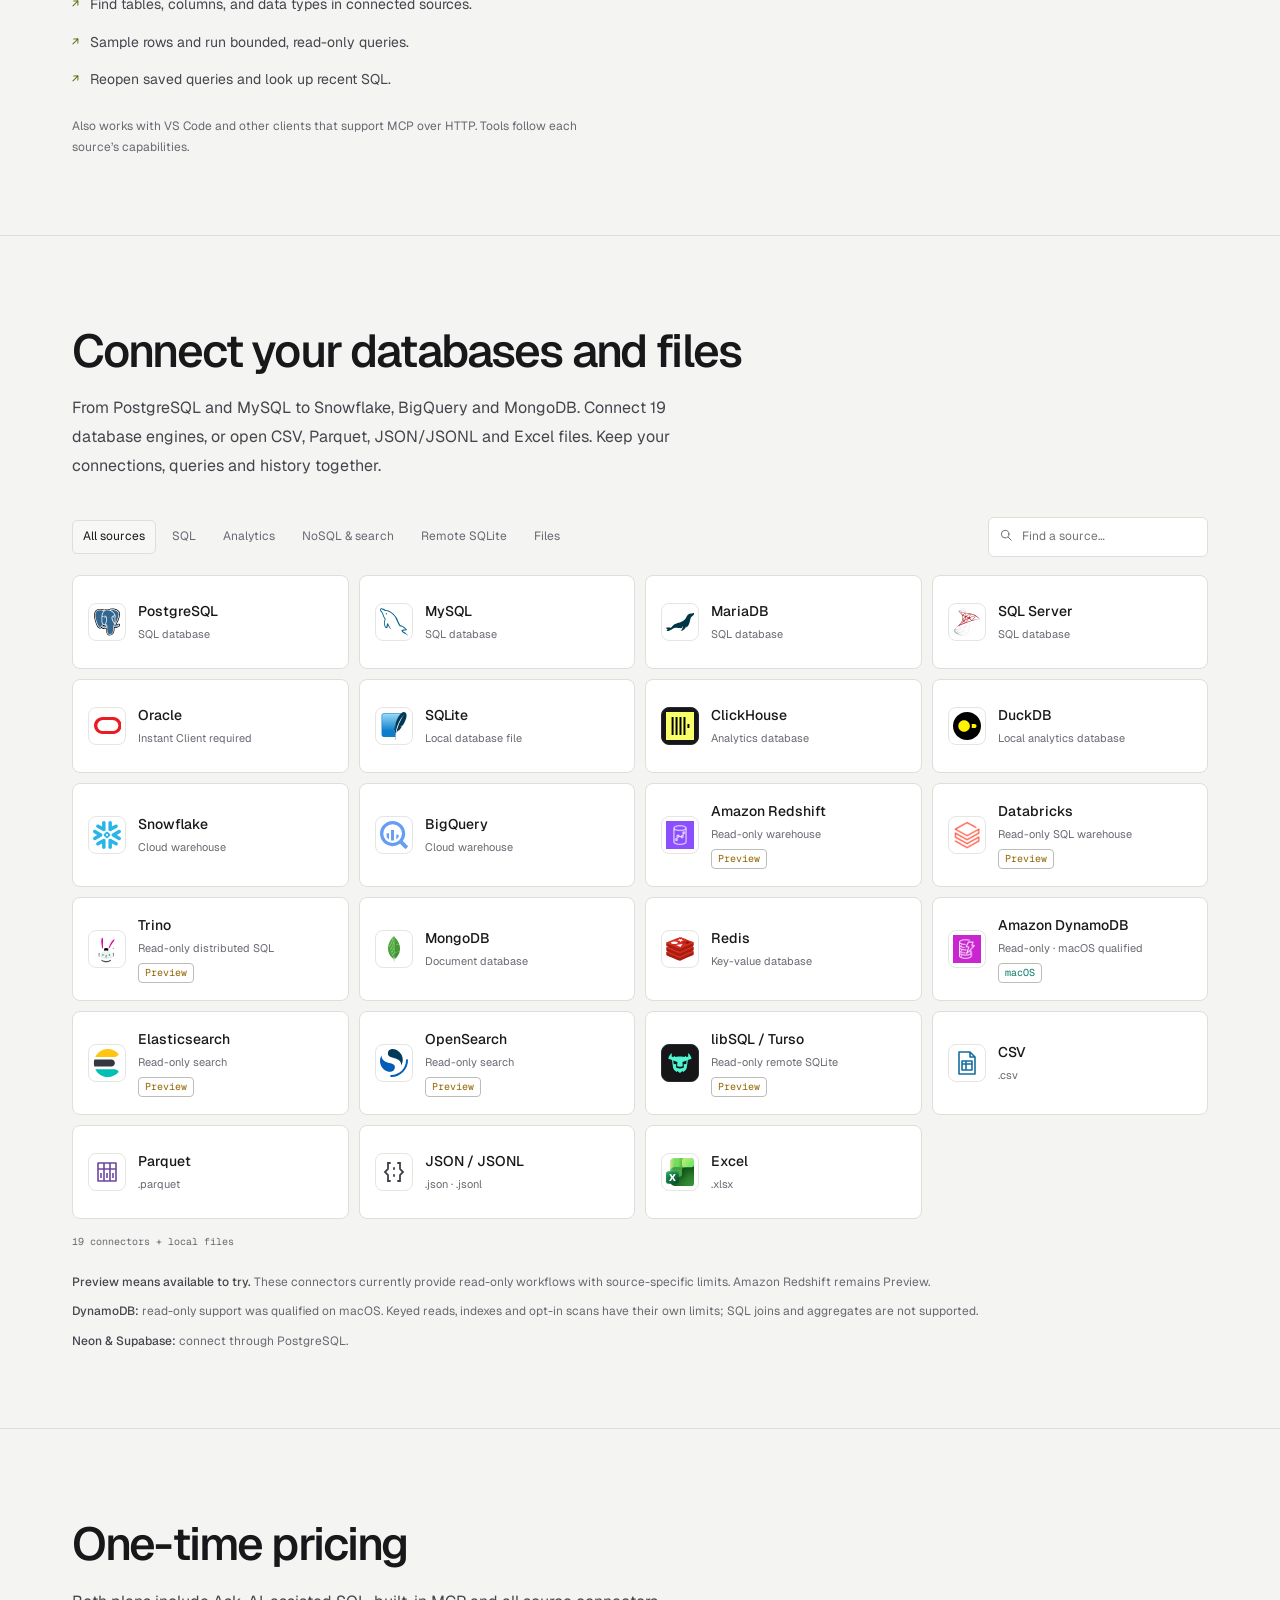
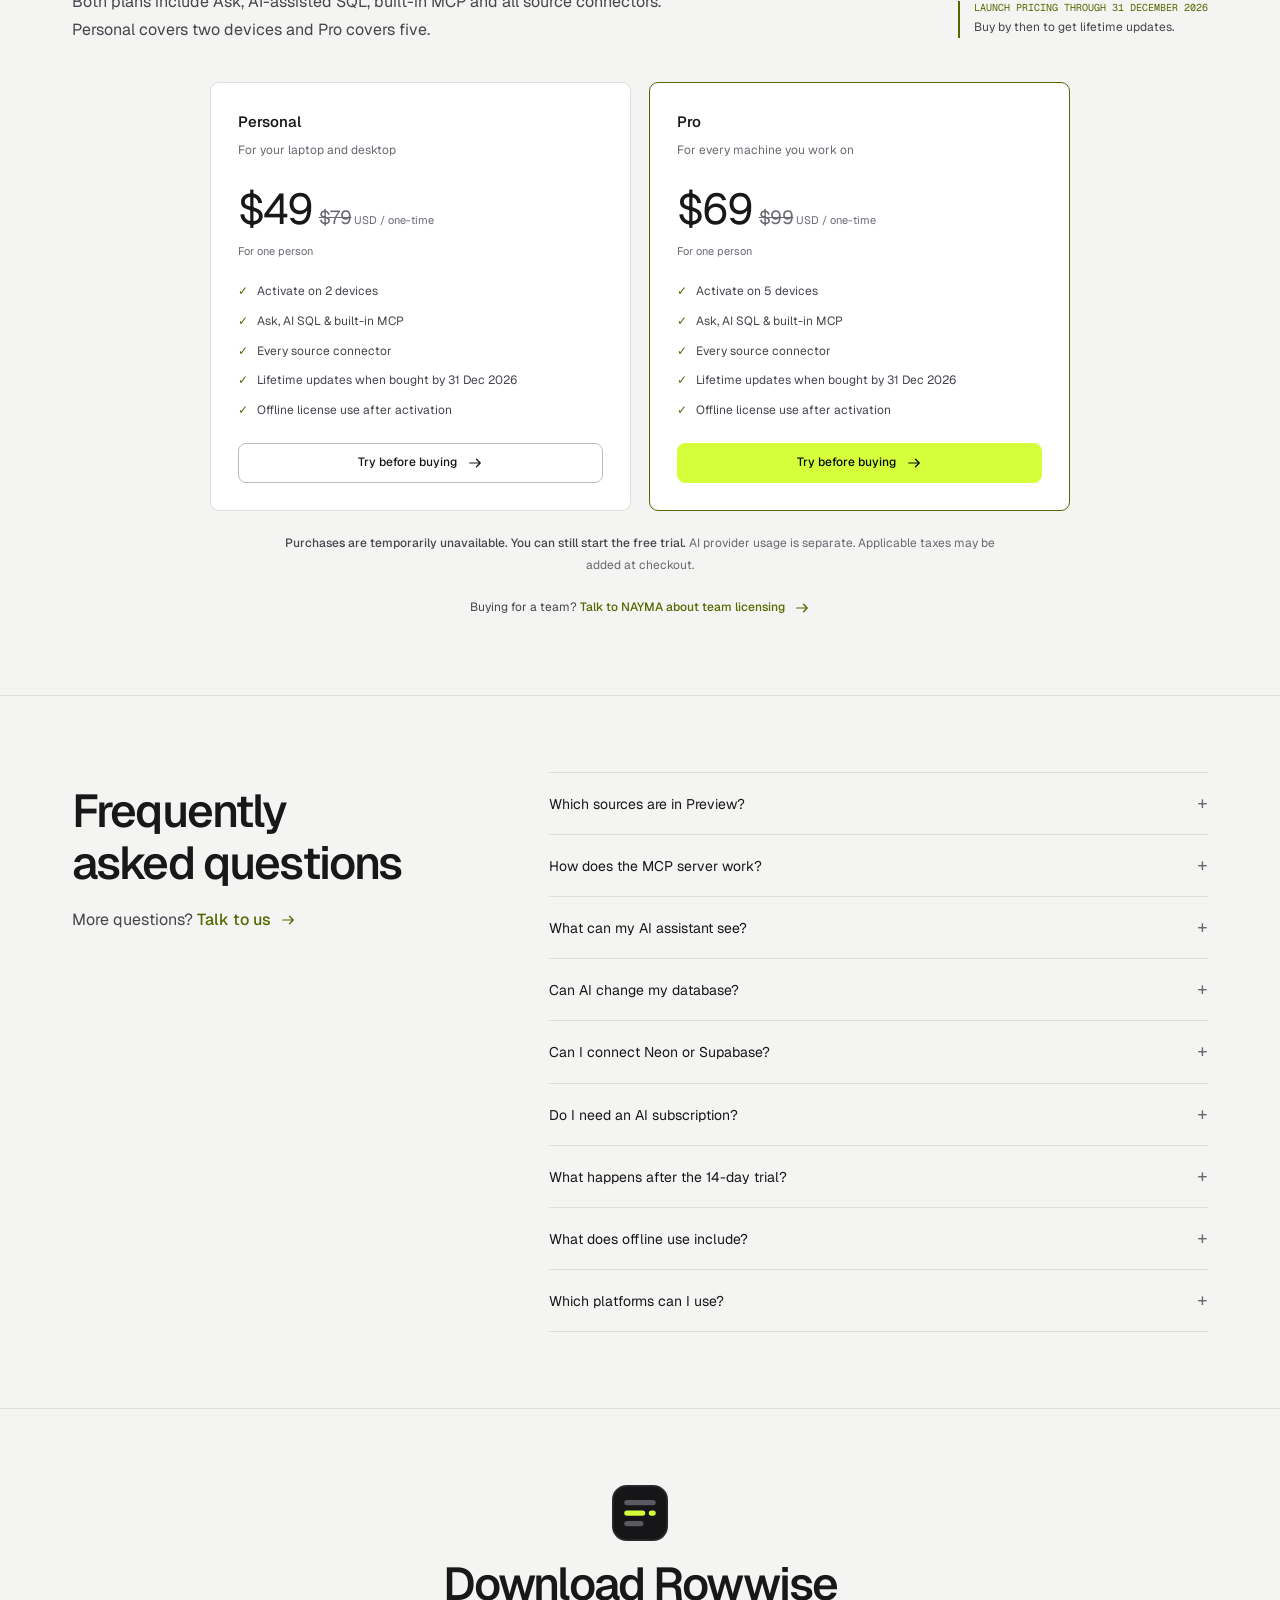
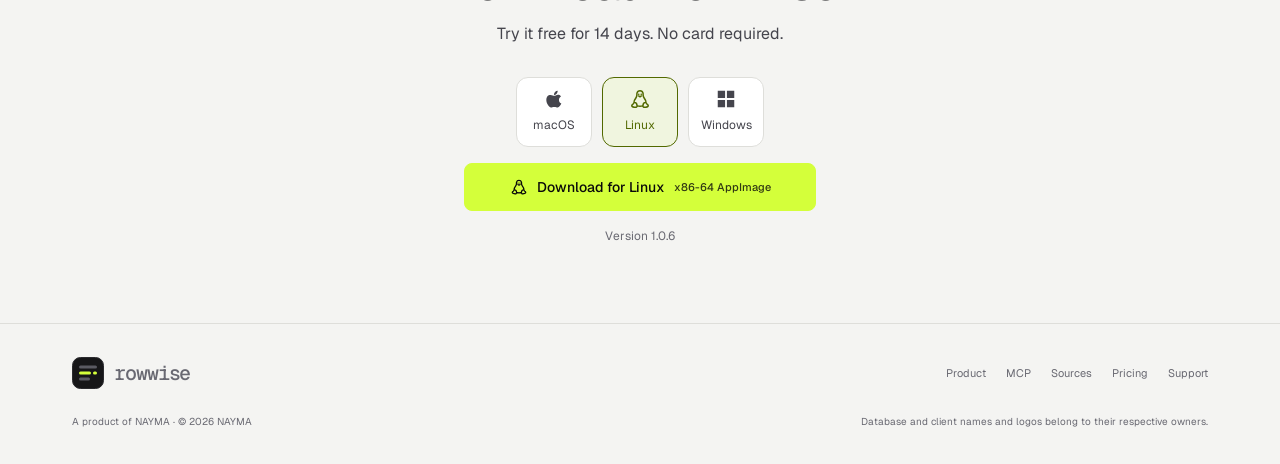
==== commit 94ad4e64: "Add branded Rowwise social link preview images" ====
--- a/index.html
+++ b/index.html
@@ -18,10 +18,26 @@
       property="og:description"
       content="Explore your databases, get AI answers backed by rows and SQL, and connect your coding assistant through built-in MCP."
     />
+    <meta property="og:site_name" content="Rowwise" />
     <meta
       property="og:image"
-      content="https://rowwise.dev/assets/demos/ask-with-evidence.jpg"
+      content="https://rowwise.dev/assets/brand/rowwise-social-card.png"
     />
+    <meta property="og:image:type" content="image/png" />
+    <meta property="og:image:width" content="1200" />
+    <meta property="og:image:height" content="630" />
+    <meta property="og:image:alt" content="Rowwise logo and wordmark" />
+    <meta name="twitter:card" content="summary" />
+    <meta name="twitter:title" content="Rowwise | Desktop database client" />
+    <meta
+      name="twitter:description"
+      content="Browse databases, write SQL with AI, and connect your coding tools through built-in MCP."
+    />
+    <meta
+      name="twitter:image"
+      content="https://rowwise.dev/assets/brand/rowwise-x-card.png"
+    />
+    <meta name="twitter:image:alt" content="Rowwise app icon" />
     <meta name="theme-color" content="#09090A" />
     <meta name="color-scheme" content="dark light" />
     <meta name="author" content="NAYMA" />
